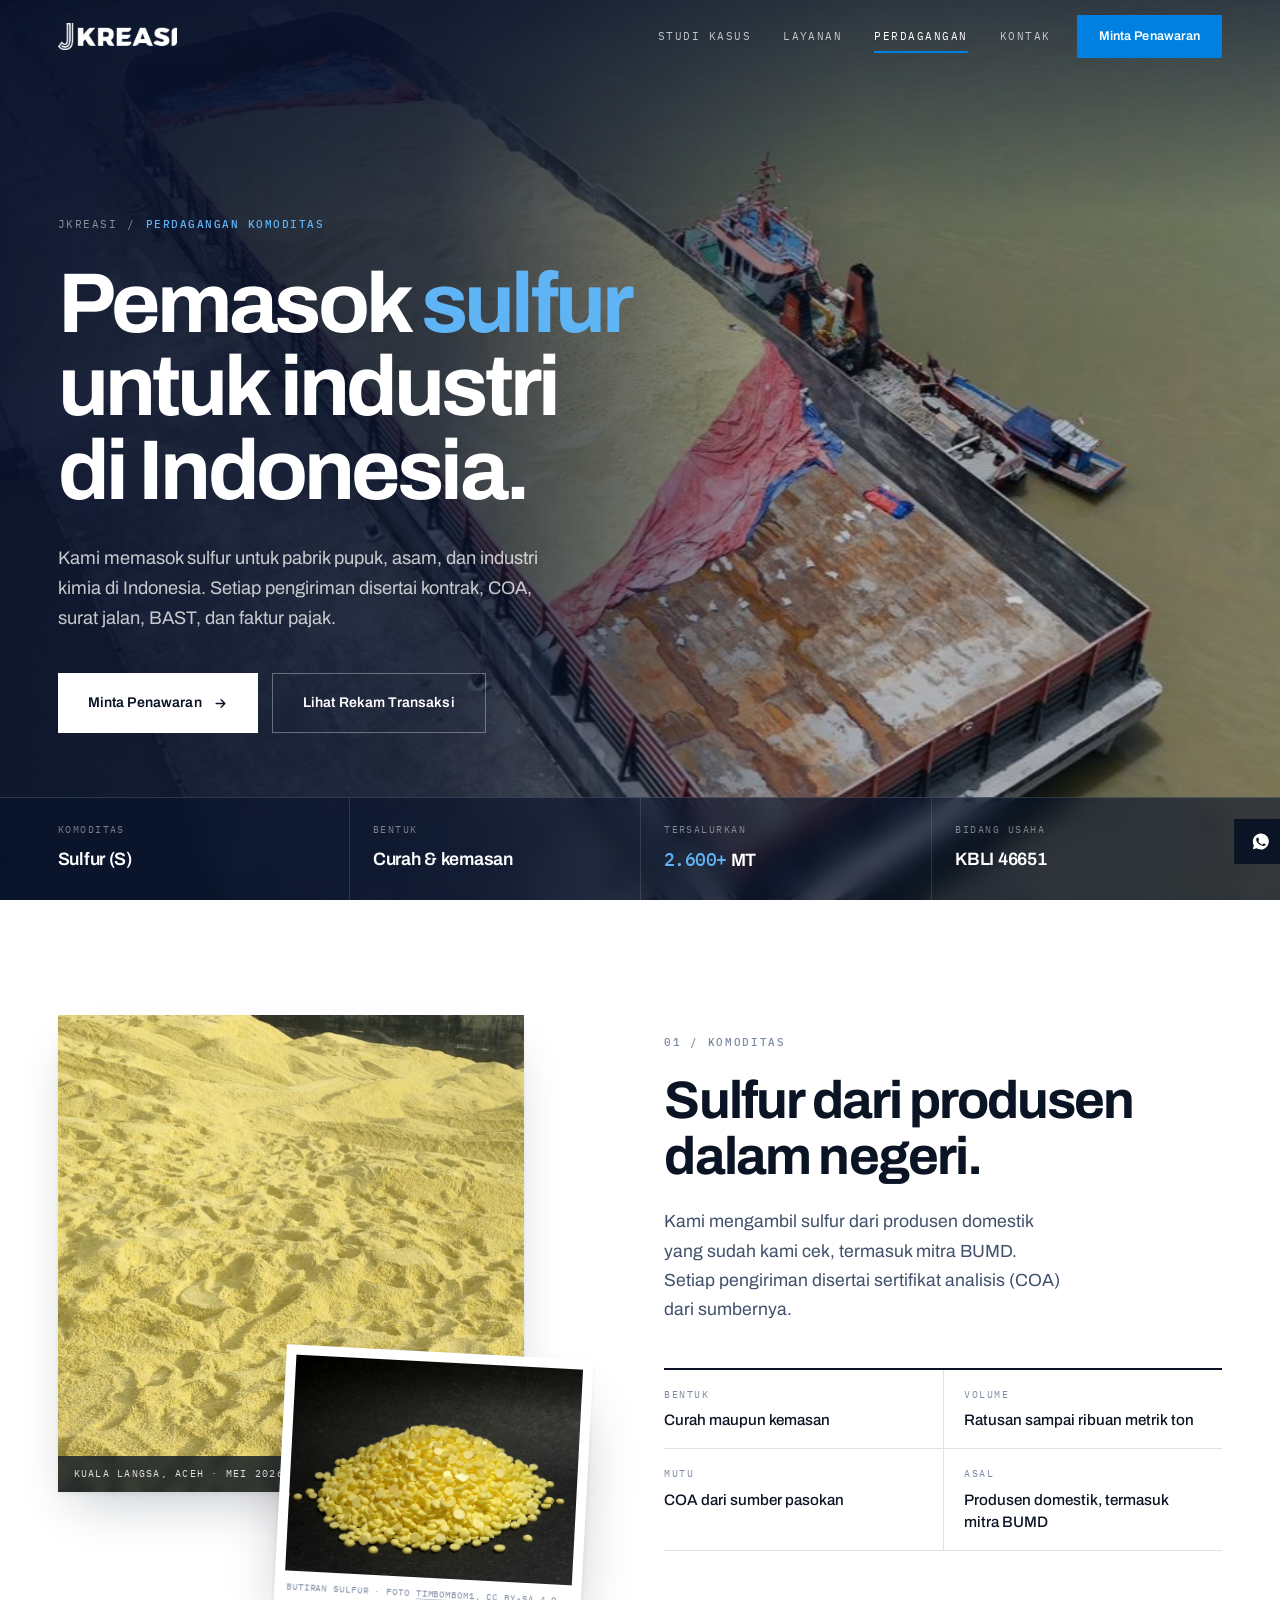
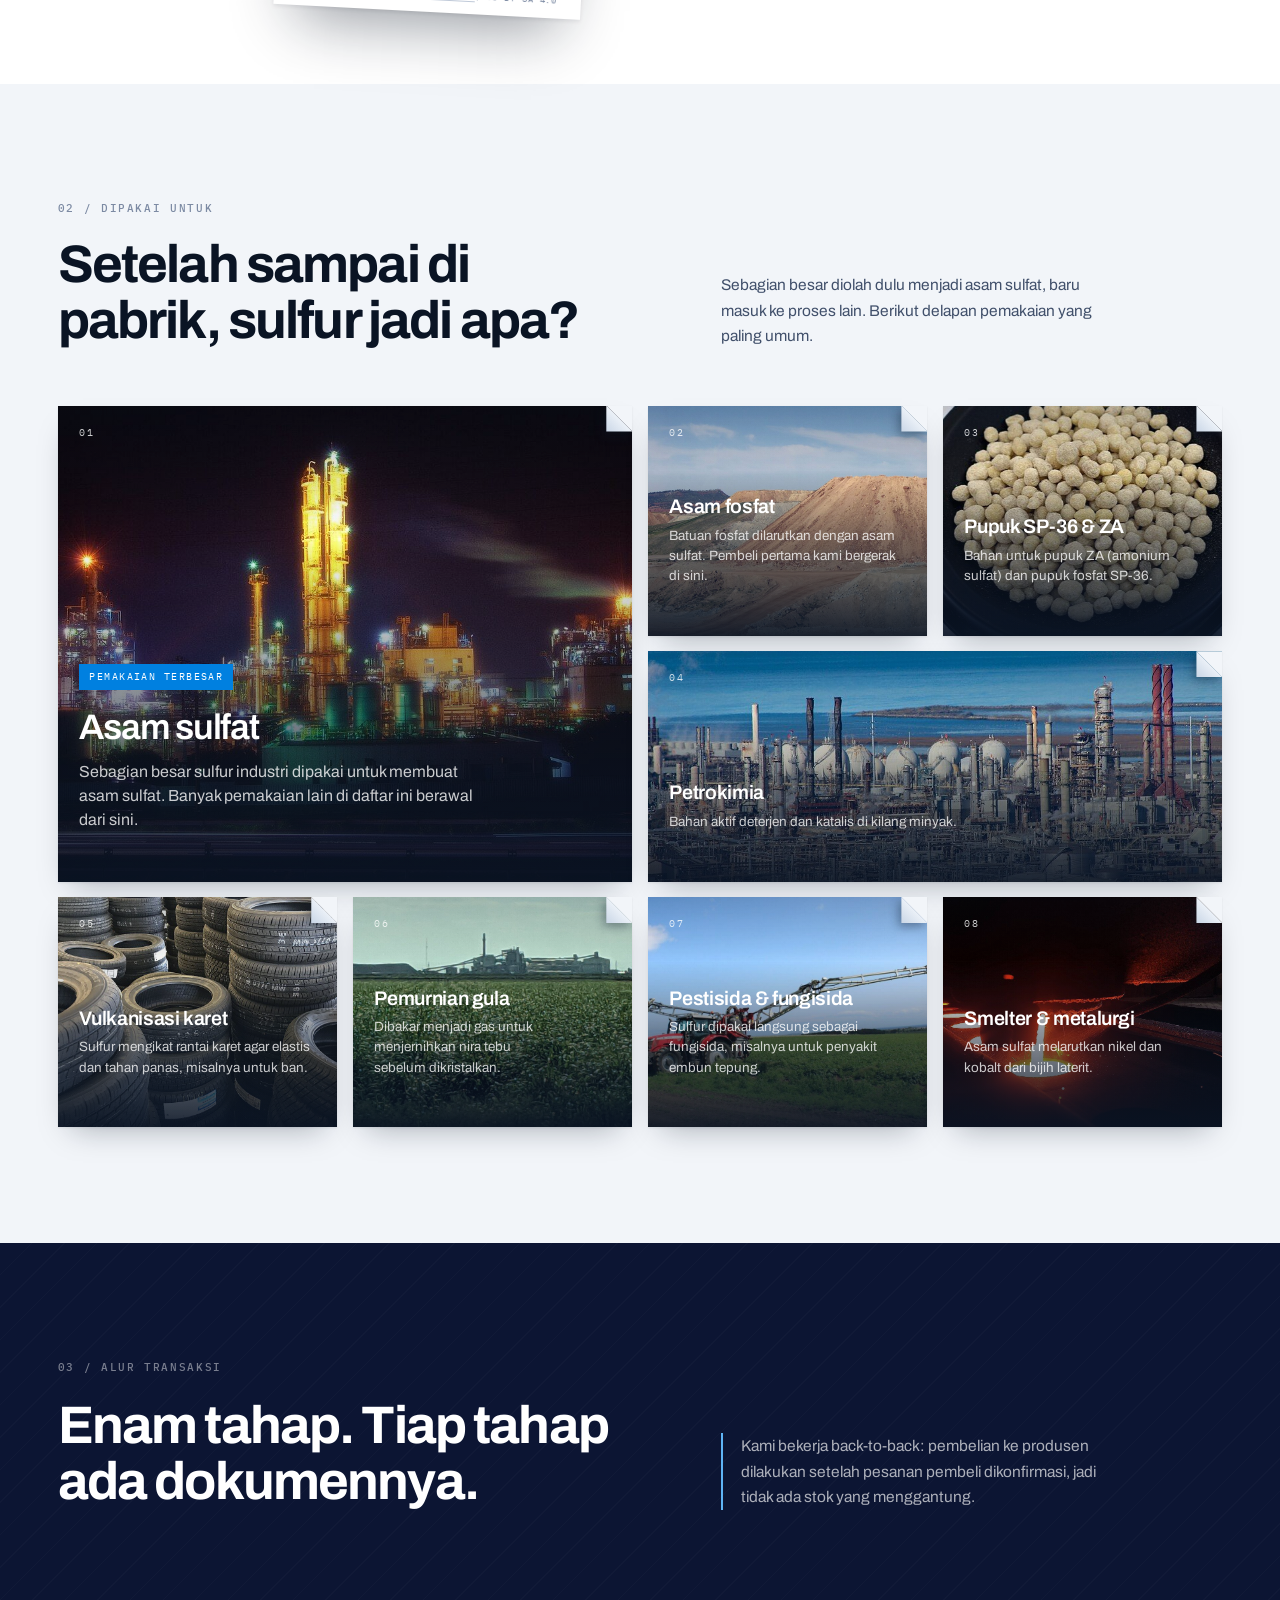
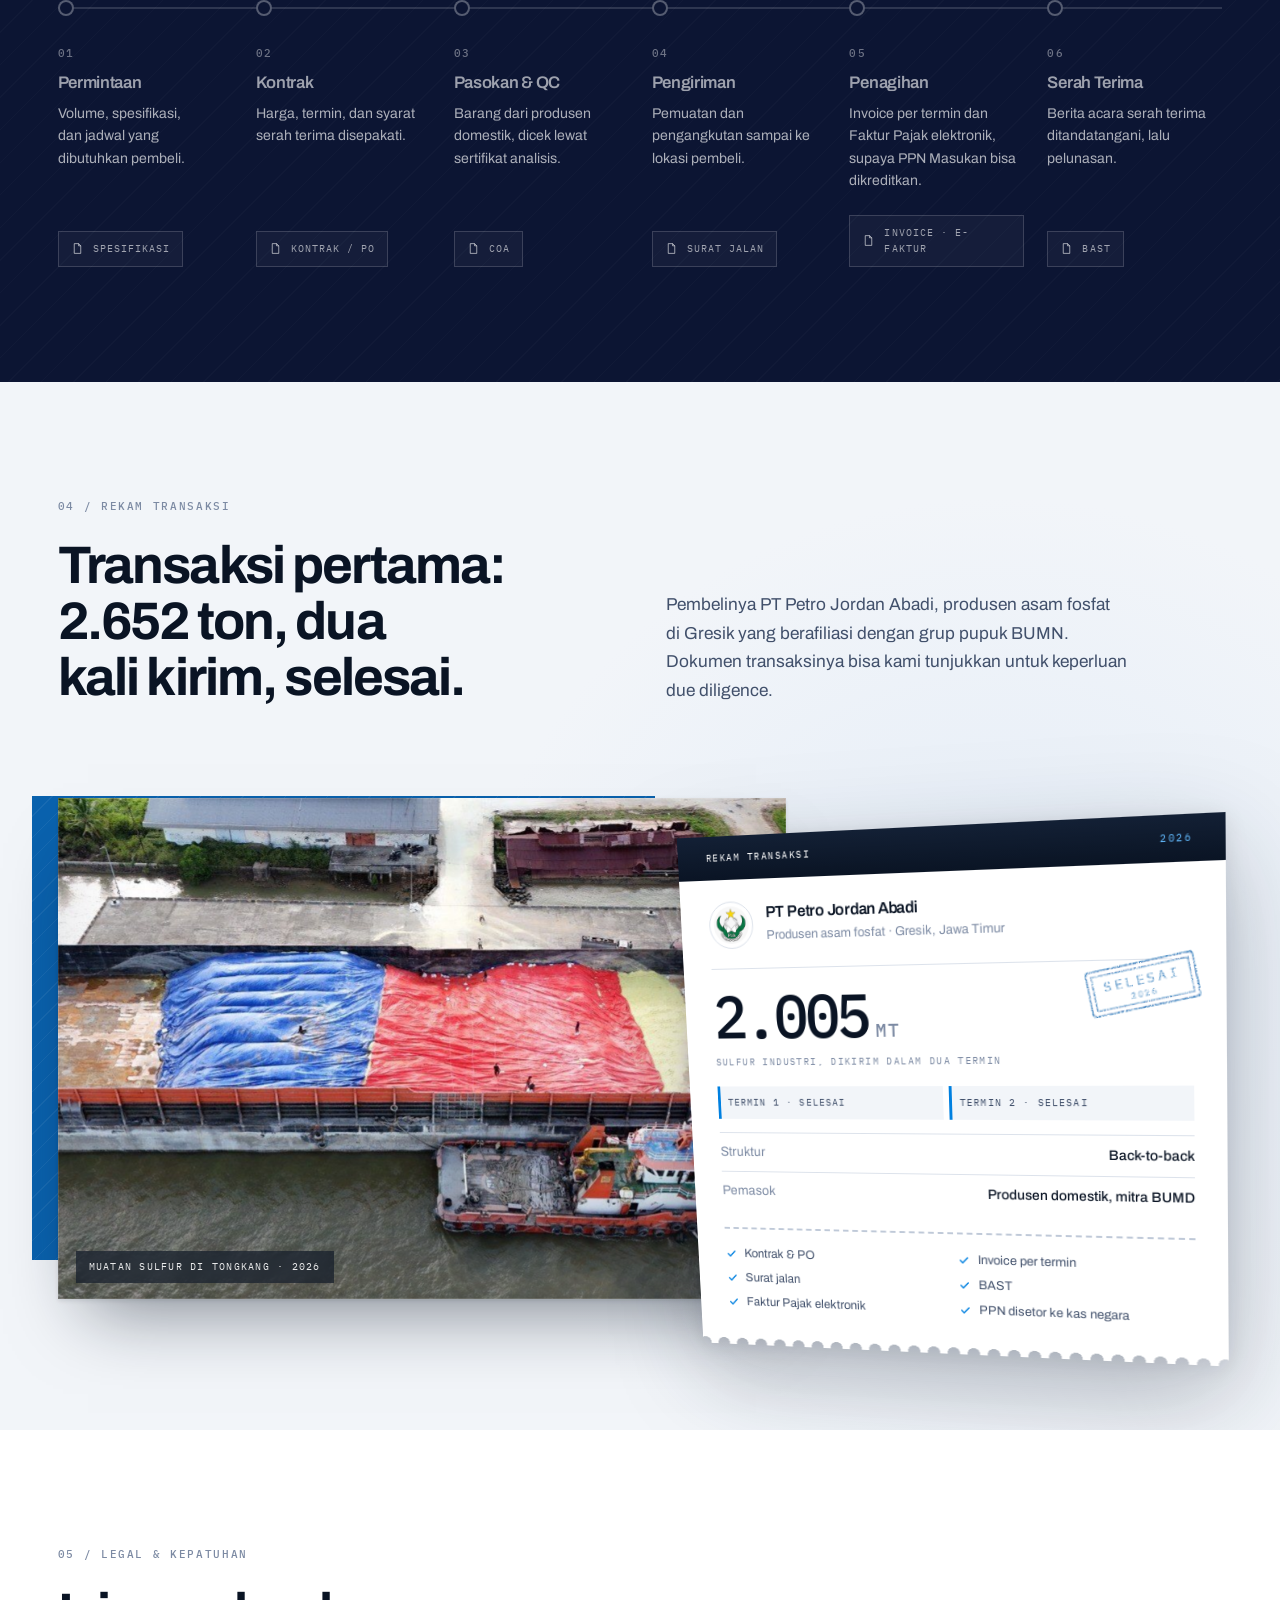
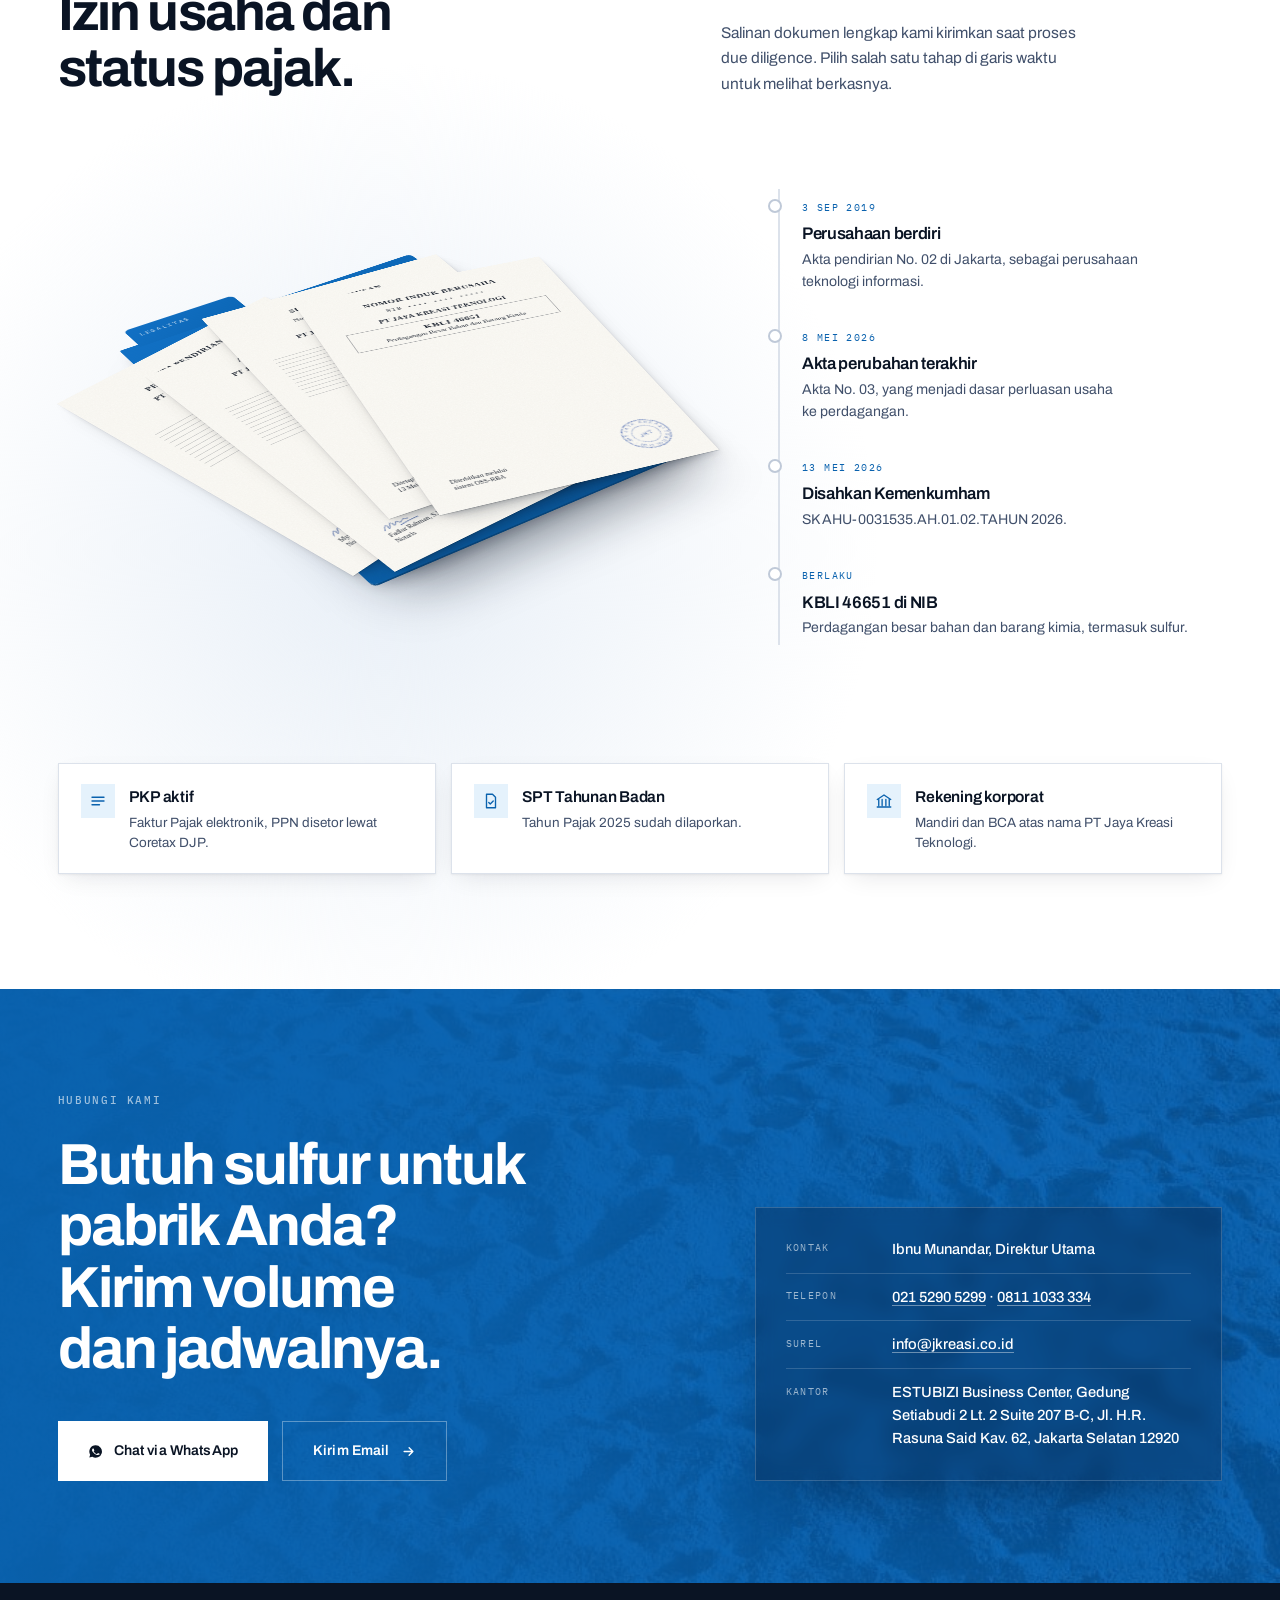
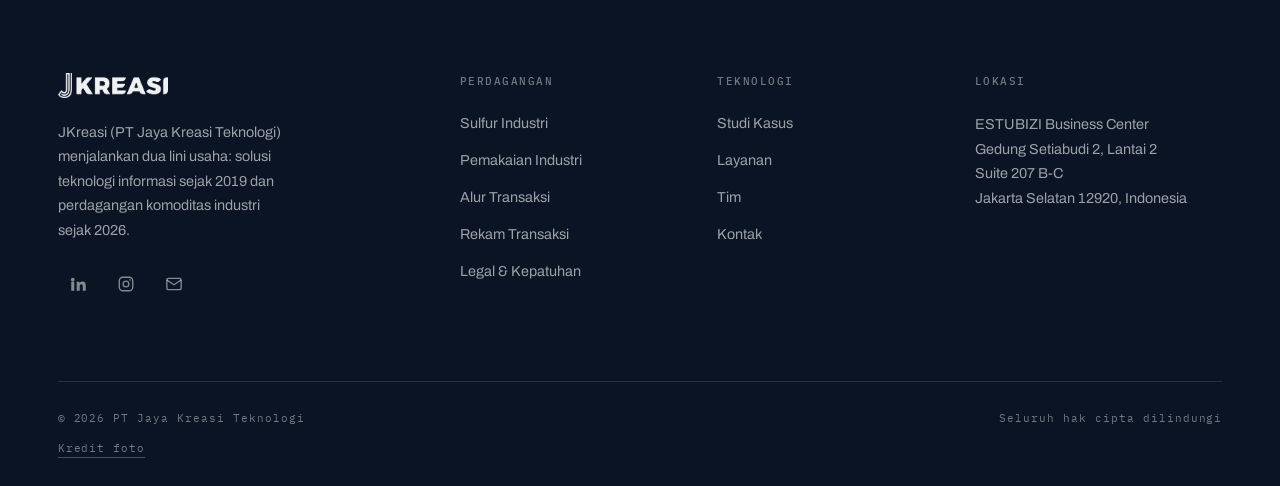
==== perdagangan.html @ fab9a297 "s" ====
<!DOCTYPE html>
<html lang="id">
<head>
<meta charset="UTF-8">
<meta name="viewport" content="width=device-width, initial-scale=1">

<title>Perdagangan Sulfur Industri · JKreasi</title>
<meta name="description" content="PT Jaya Kreasi Teknologi (KBLI 46651) memasok sulfur untuk pabrik pupuk, asam, dan industri kimia di Indonesia. Setiap pengiriman disertai kontrak, COA, surat jalan, BAST, dan faktur pajak.">
<meta name="keywords" content="supplier sulfur industri Indonesia, jual belerang curah, perdagangan bahan kimia KBLI 46651, sulfur asam sulfat pupuk, pemasok sulfur pabrik">
<meta name="author" content="PT Jaya Kreasi Teknologi">
<meta name="robots" content="index, follow">
<meta name="theme-color" content="#08122B">
<link rel="canonical" href="https://jkreasi.co.id/perdagangan.html">
<link rel="icon" href="asset/Logo-01.png">
<link rel="apple-touch-icon" href="asset/Logo-01.png">

<meta property="og:type" content="website">
<meta property="og:locale" content="id_ID">
<meta property="og:site_name" content="JKreasi">
<meta property="og:url" content="https://jkreasi.co.id/perdagangan.html">
<meta property="og:title" content="Pemasok sulfur untuk industri di Indonesia · JKreasi">
<meta property="og:description" content="Pasokan sulfur untuk pabrik pupuk, asam, dan industri kimia, dengan kontrak, COA, surat jalan, BAST, dan faktur pajak di setiap pengiriman.">
<meta property="og:image" content="https://jkreasi.co.id/asset/perdagangan/sulfur-tongkang.jpg">
<meta name="twitter:card" content="summary_large_image">
<meta name="twitter:title" content="Pemasok sulfur untuk industri di Indonesia · JKreasi">
<meta name="twitter:description" content="Pasokan sulfur untuk industri, dengan dokumen lengkap di setiap pengiriman.">
<meta name="twitter:image" content="https://jkreasi.co.id/asset/perdagangan/sulfur-tongkang.jpg">

<script type="application/ld+json">
{
  "@context":"https://schema.org","@type":"Product",
  "name":"Sulfur Industri (Belerang)",
  "description":"Sulfur industri untuk asam sulfat, asam fosfat, pupuk, petrokimia, karet, gula, pestisida, serta smelter dan metalurgi. Pasokan domestik terverifikasi, curah maupun kemasan, disertai sertifikat analisis (COA).",
  "image":"https://jkreasi.co.id/asset/perdagangan/sulfur-tekstur.jpg",
  "category":"Bahan Kimia Industri",
  "brand":{"@type":"Organization","name":"JKreasi"},
  "offers":{
    "@type":"Offer","availability":"https://schema.org/InStock","priceCurrency":"IDR",
    "url":"https://jkreasi.co.id/perdagangan.html",
    "seller":{
      "@type":"Organization","name":"PT Jaya Kreasi Teknologi","alternateName":"JKreasi",
      "url":"https://jkreasi.co.id/","logo":"https://jkreasi.co.id/asset/Logo-01.png",
      "email":"info@jkreasi.co.id","telephone":"+62-21-5290-5299",
      "address":{"@type":"PostalAddress","streetAddress":"ESTUBIZI Business Center, Gedung Setiabudi 2, Lantai 2 Suite 207 B-C, Jl. H.R. Rasuna Said Kav. 62","addressLocality":"Jakarta Selatan","addressRegion":"DKI Jakarta","postalCode":"12920","addressCountry":"ID"}
    }
  }
}
</script>

<link rel="preconnect" href="https://fonts.googleapis.com">
<link rel="preconnect" href="https://fonts.gstatic.com" crossorigin>
<link href="https://fonts.googleapis.com/css2?family=Archivo:wght@400;500;600;700&family=IBM+Plex+Mono:wght@400;500&display=swap" rel="stylesheet">

<style>
/* ============================================================
   HALAMAN LINI PERDAGANGAN
   Konsep: "manifes muatan". Perdagangan komoditas hidup dari
   dokumen, jadi halaman ini memakai bahasa visual dokumen kapal:
   label data mono, jalur dokumen, tiket transaksi, dan cap.
   Warna mengikuti palet situs (60 navy · 30 putih · 10 biru),
   tanpa hue tambahan. Aksen di atas latar gelap memakai biru muda
   yang sama dengan seksi Masalah dan Ajakan di index.

   Urutan:  0 Token · 1 Dasar · 2 Tombol · 3 Navigasi · 4 Hero
            5 Komoditas · 6 Pemakaian · 7 Alur · 8 Transaksi
            9 Legal · 10 Ajakan · 11 Footer
   Token, tombol, navigasi, dan footer disamakan dengan index.html.
   Bila token di sana berubah, ubah juga di sini.

   Gerak diatur JS lewat satu loop gulir (lihat skrip di bawah).
   Tanpa JS atau dengan prefers-reduced-motion, semua tampil statis.
   ============================================================ */

/* ---------- 0 · TOKEN ---------- */
:root{
  --paper:#FFFFFF;
  --paper-2:#F2F5F9;
  --rule:#DCE2EB;
  --rule-2:#BFC9D8;

  --ink:#0A1424;
  --ink-2:#41506B;
  --ink-3:#7C8AA3;

  --blue:#0080E0;
  --blue-deep:#0A62AE;     /* blok biru dengan teks putih (kontras 6:1) */
  --blue-lt:#5FB4F5;       /* aksen di atas latar gelap */
  --navy:#0C1533;
  --abyss:#08122B;

  --sans:'Archivo',-apple-system,BlinkMacSystemFont,'Segoe UI',Roboto,sans-serif;
  --mono:'IBM Plex Mono',ui-monospace,SFMono-Regular,Menlo,monospace;

  --pad:clamp(20px,4.5vw,64px);
  --edge:max(var(--pad),calc((100vw - 1400px) / 2 + var(--pad)));   /* tepi kiri konten .wrap */
  --nav-h:74px;
  --sec:clamp(80px,9vw,140px);
  --ease:cubic-bezier(.22,.75,.3,1);

  /* Bayangan berlapis: satu dekat & tajam, satu jauh & lebar */
  --lift-1:0 1px 2px rgba(10,20,36,.06),0 8px 24px -8px rgba(10,20,36,.12);
  --lift-2:0 2px 4px rgba(10,20,36,.06),0 24px 48px -16px rgba(10,20,36,.24);
}

/* ---------- 1 · DASAR ---------- */
*,*::before,*::after{box-sizing:border-box;margin:0;padding:0}
html{-webkit-text-size-adjust:100%;scroll-behavior:smooth;scroll-padding-top:var(--nav-h)}
body{
  font-family:var(--sans);font-size:16px;line-height:1.66;
  color:var(--ink-2);background:var(--paper);
  -webkit-font-smoothing:antialiased;overflow-x:clip;
}
img,svg{display:block;max-width:100%}
a{color:inherit;text-decoration:none}
button{font:inherit;color:inherit;background:none;border:none}
ol,ul{list-style:none}
sub{font-size:.58em;line-height:0;vertical-align:-.28em}
::selection{background:var(--blue);color:#fff}
:focus-visible{outline:2px solid var(--blue);outline-offset:3px}

h1,h2,h3{color:var(--ink);font-weight:700;letter-spacing:-.035em;line-height:1.04;text-wrap:balance}
h2{font-size:clamp(1.9rem,1.25rem + 2.6vw,3.3rem);line-height:1.06}
h3{font-size:1.05rem;font-weight:600;letter-spacing:-.018em;line-height:1.3}
p{text-wrap:pretty}

.wrap{width:100%;max-width:1400px;margin-inline:auto;padding-inline:var(--pad)}

.label{
  display:block;font-family:var(--mono);font-size:.69rem;font-weight:500;
  letter-spacing:.15em;text-transform:uppercase;color:var(--ink-3);
}

.up{opacity:0;transform:translateY(22px);transition:opacity .8s var(--ease),transform .8s var(--ease)}
.up.in{opacity:1;transform:none}
.up[data-d="1"]{transition-delay:.08s}
.up[data-d="2"]{transition-delay:.16s}
.up[data-d="3"]{transition-delay:.24s}

/* ---------- 2 · TOMBOL ---------- */
.btn{
  display:inline-flex;align-items:center;gap:11px;padding:17px 30px;
  font-size:.88rem;font-weight:600;letter-spacing:.01em;cursor:pointer;
  transition:background .25s var(--ease),color .25s var(--ease),border-color .25s var(--ease);
}
.btn svg{width:15px;height:15px;flex:none;transition:transform .28s var(--ease)}
.btn:hover svg{transform:translateX(5px)}
.btn--blue{background:var(--blue);color:#fff}
.btn--blue:hover{background:var(--ink)}
.btn--wht{background:#fff;color:var(--ink)}
.btn--wht:hover{background:var(--blue);color:#fff}
.btn--wht-line{border:1.5px solid rgba(255,255,255,.34);color:#fff}
.btn--wht-line:hover{background:#fff;color:var(--ink);border-color:#fff}
.btn--block{width:100%;justify-content:center}

/* ---------- 3 · NAVIGASI ---------- */
.prog{position:fixed;top:0;left:0;height:2px;width:100%;z-index:200;pointer-events:none}
.prog__f{height:100%;width:0;background:var(--blue)}

.nav{
  position:fixed;top:0;left:0;right:0;z-index:150;height:var(--nav-h);display:flex;align-items:center;
  border-bottom:1px solid transparent;transition:background .4s var(--ease),border-color .4s var(--ease);
}
.nav__in{display:flex;align-items:center;width:100%;gap:26px}
.nav__logo img{height:27px;width:auto;transition:filter .4s var(--ease)}
.nav__menu{display:flex;align-items:center;gap:32px;margin-left:auto}
.nav__menu a{
  position:relative;font-family:var(--mono);font-size:.71rem;letter-spacing:.13em;
  text-transform:uppercase;padding-block:7px;transition:color .3s var(--ease);
}
.nav__menu a::after{content:"";position:absolute;left:0;bottom:0;width:100%;height:1.5px;background:var(--blue);transform:scaleX(0);transform-origin:right;transition:transform .35s var(--ease)}
.nav__menu a:hover::after,.nav__menu a.on::after{transform:scaleX(1);transform-origin:left}
.nav__cta{padding:11px 22px;font-size:.79rem}

.nav.dark .nav__logo img{filter:brightness(0) invert(1)}
.nav.dark .nav__menu a{color:rgba(255,255,255,.72)}
.nav.dark .nav__menu a:hover,.nav.dark .nav__menu a.on{color:#fff}
.nav.dark .burger span{background:#fff}
.nav.lite{background:rgba(255,255,255,.93);backdrop-filter:blur(14px) saturate(160%);border-bottom-color:var(--rule)}
.nav.lite .nav__menu a{color:var(--ink-2)}
.nav.lite .nav__menu a:hover,.nav.lite .nav__menu a.on{color:var(--ink)}

.burger{display:none;margin-left:auto;width:40px;height:40px;flex-direction:column;align-items:center;justify-content:center;gap:5px;cursor:pointer}
.burger span{display:block;width:21px;height:2px;background:var(--ink);transition:transform .3s var(--ease),opacity .2s,background .4s var(--ease)}
.burger[aria-expanded="true"] span:nth-child(1){transform:translateY(7px) rotate(45deg)}
.burger[aria-expanded="true"] span:nth-child(2){opacity:0}
.burger[aria-expanded="true"] span:nth-child(3){transform:translateY(-7px) rotate(-45deg)}

.sheet{
  position:fixed;inset:var(--nav-h) 0 auto 0;z-index:140;background:var(--ink);
  padding:8px var(--pad) 32px;display:none;flex-direction:column;
}
.sheet.open{display:flex}
.sheet a{display:flex;align-items:baseline;gap:16px;padding:17px 0;border-bottom:1px solid rgba(255,255,255,.12);font-size:1.4rem;font-weight:600;letter-spacing:-.03em;color:#fff}
.sheet a i{font-family:var(--mono);font-size:.67rem;font-style:normal;color:rgba(255,255,255,.4);letter-spacing:.12em}
.sheet .btn{margin-top:26px;font-size:.95rem;letter-spacing:0}

@media (max-width:860px){
  .nav__menu,.nav__cta{display:none}
  .burger{display:flex}
}

/* ============================================================
   4 · HERO
   Tiga lapis kedalaman: foto (paling lambat, parallax), teks
   (sedikit lebih cepat, memudar saat digulir), dan manifes yang
   menempel di dasar. Judul muncul per baris saat halaman dibuka.
   ============================================================ */
.hero{
  position:relative;min-height:100vh;min-height:100svh;display:flex;flex-direction:column;
  background:var(--abyss);color:#fff;overflow:hidden;isolation:isolate;
}
.hero__img{
  position:absolute;inset:0;z-index:-2;width:100%;height:100%;object-fit:cover;object-position:68% 50%;
  transform:scale(1.08);will-change:transform;
}
.hero__veil{
  position:absolute;inset:0;z-index:-1;
  background:
    linear-gradient(180deg,rgba(8,18,43,.62) 0%,rgba(8,18,43,0) 24%),
    linear-gradient(90deg,rgba(8,18,43,.95) 0%,rgba(8,18,43,.82) 34%,rgba(8,18,43,.25) 68%,rgba(8,18,43,.1) 100%);
}
.hero__in{flex:1;display:flex;flex-direction:column;justify-content:flex-end;padding-top:calc(var(--nav-h) + 40px);padding-bottom:clamp(40px,5vw,72px);will-change:transform,opacity}

.crumb{display:flex;gap:10px;font-family:var(--mono);font-size:.67rem;letter-spacing:.14em;text-transform:uppercase;color:rgba(255,255,255,.5);margin-bottom:clamp(20px,2.6vw,30px)}
.crumb a:hover{color:#fff}
.crumb b{font-weight:500;color:var(--blue-lt)}

.hero h1{
  color:#fff;max-width:15ch;
  font-size:clamp(2.6rem,1.3rem + 5vw,5.6rem);line-height:.98;letter-spacing:-.045em;
}
.hero h1 em{font-style:normal;color:var(--blue-lt)}
.hero__lead{margin-top:clamp(20px,2.4vw,30px);max-width:48ch;font-size:clamp(1rem,.95rem + .3vw,1.14rem);color:rgba(255,255,255,.76)}
.hero__act{display:flex;flex-wrap:wrap;gap:14px;margin-top:clamp(28px,3.2vw,40px)}

/* Topeng per baris: teks naik dari balik garis dasarnya */
.ln{display:block;overflow:hidden;padding-bottom:.1em;margin-bottom:-.1em}
.ln > *{display:block;transform:translateY(108%);transition:transform 1.15s var(--ease)}
.ln + .ln > *{transition-delay:.12s}
.is-ready .ln > *{transform:none}
.hero .fade{opacity:0;transform:translateY(16px);transition:opacity .9s var(--ease),transform .9s var(--ease)}
.hero .fade--1{transition-delay:.45s}
.hero .fade--2{transition-delay:.6s}
.hero .fade--3{transition-delay:.75s}
.is-ready .hero .fade{opacity:1;transform:none}

.manifest{border-top:1px solid rgba(255,255,255,.14);background:rgba(8,18,43,.62);backdrop-filter:blur(10px)}
.manifest dl{display:grid;grid-template-columns:repeat(4,1fr)}
.manifest dl > div{padding:clamp(18px,2vw,24px) clamp(14px,1.8vw,26px);border-left:1px solid rgba(255,255,255,.12)}
.manifest dl > div:first-child{border-left:0;padding-left:0}
.manifest dt{font-family:var(--mono);font-size:.62rem;letter-spacing:.15em;text-transform:uppercase;color:rgba(255,255,255,.45)}
.manifest dd{margin-top:7px;font-size:clamp(.95rem,.9rem + .3vw,1.12rem);font-weight:600;letter-spacing:-.015em;color:#fff}
.manifest dd b{font-family:var(--mono);font-weight:500;color:var(--blue-lt);letter-spacing:-.03em}

@media (max-width:760px){
  .hero__img{object-position:62% 50%}
  .hero__veil{background:linear-gradient(180deg,rgba(8,18,43,.55) 0%,rgba(8,18,43,.72) 40%,rgba(8,18,43,.94) 100%)}
  .manifest dl{grid-template-columns:1fr 1fr}
  .manifest dl > div{padding:16px 14px}
  .manifest dl > div:nth-child(odd){border-left:0;padding-left:0}
  .manifest dl > div:nth-child(-n+2){border-bottom:1px solid rgba(255,255,255,.12)}
}

/* ============================================================
   5 · KOMODITAS · dua foto berlapis
   Foto besar: tumpukan sulfur di Kuala Langsa (foto lapangan sendiri).
   Foto kecil: close-up butiran, dibingkai seperti cetakan foto dan
   menumpang di sudut foto besar. Keduanya bergerak dengan kecepatan
   berbeda saat digulir (--py dari JS), jadi terasa berlapis.
   ============================================================ */
.prod{padding-block:var(--sec)}
.prod__grid{display:grid;grid-template-columns:minmax(0,.95fr) minmax(0,1fr);gap:clamp(40px,6vw,110px);align-items:center}

.pm{position:relative;padding:0 clamp(40px,5vw,72px) clamp(56px,6vw,90px) 0}
.pm__main{position:relative;margin:0;aspect-ratio:88/90;overflow:hidden;background:var(--rule);box-shadow:var(--lift-2)}
.pm__main img{position:absolute;left:0;top:-8%;width:100%;height:116%;object-fit:cover;transform:translate3d(0,var(--py,0px),0);will-change:transform}
.pm__main figcaption{
  position:absolute;left:0;bottom:0;padding:10px 16px;background:rgba(10,20,36,.78);backdrop-filter:blur(6px);
  font-family:var(--mono);font-size:.6rem;letter-spacing:.13em;text-transform:uppercase;color:rgba(255,255,255,.85);
}
.pm__print{
  position:absolute;right:0;bottom:0;width:58%;margin:0;padding:10px 10px 34px;background:#fff;
  box-shadow:0 2px 4px rgba(10,20,36,.08),0 34px 60px -24px rgba(10,20,36,.45);
  transform:translate3d(0,var(--py2,0px),0) rotate(3deg);will-change:transform;
}
.pm__print img{width:100%;height:auto;aspect-ratio:4/3;object-fit:cover}
.pm__print figcaption{position:absolute;left:12px;right:12px;bottom:10px;font-family:var(--mono);font-size:.56rem;letter-spacing:.1em;text-transform:uppercase;color:var(--ink-3)}
.pm__print figcaption a{border-bottom:1px solid var(--rule-2)}

.prod__body .label{margin-bottom:clamp(16px,2vw,22px)}
.prod__lead{margin-top:clamp(16px,2vw,22px);max-width:44ch;font-size:clamp(1rem,.96rem + .25vw,1.1rem)}

.spec{display:grid;grid-template-columns:1fr 1fr;margin-top:clamp(28px,3.4vw,44px);border-top:2px solid var(--ink)}
.spec div{padding:17px 20px 17px 0;border-bottom:1px solid var(--rule)}
.spec div:nth-child(even){padding-left:20px;border-left:1px solid var(--rule)}
.spec dt{font-family:var(--mono);font-size:.62rem;letter-spacing:.15em;text-transform:uppercase;color:var(--ink-3)}
.spec dd{margin-top:6px;font-size:.95rem;font-weight:500;color:var(--ink);line-height:1.45}

@media (max-width:900px){
  .prod__grid{grid-template-columns:1fr}
  .pm{max-width:520px}
}
@media (max-width:520px){
  .pm{padding:0 28px 48px 0}
  .spec{grid-template-columns:1fr}
  .spec div,.spec div:nth-child(even){padding-left:0;border-left:0}
}

/* ============================================================
   6 · PEMAKAIAN · grid bergambar + dialog detail
   Kedalaman pada kotak:
   · saat masuk layar, kotak "berdiri" dari bawah (rotateX → 0);
   · foto di dalam kotak bergerak parallax mengikuti gulir (--py);
   · saat disentuh kursor kotak terangkat, foto membesar, dan sudut
     kanan atas terlipat lebih lebar (lipatan kertas, bukan ikon).
   Isi dialog diambil dari <div class="tile__more"> tiap kotak.
   Foto: Wikimedia Commons; atribusi (wajib untuk CC BY/BY-SA) ada
   di footer, tautan "Kredit foto".
   ============================================================ */
.uses{background:var(--paper-2);padding-block:var(--sec)}
.uses__head{display:grid;grid-template-columns:1.1fr .9fr;gap:clamp(24px,4vw,64px);align-items:end;margin-bottom:clamp(36px,4.4vw,60px)}
.uses__head .label{margin-bottom:clamp(14px,1.8vw,20px)}
.uses__head h2{max-width:17ch}
.uses__lead{max-width:44ch;font-size:.97rem}

.bento{
  display:grid;grid-template-columns:repeat(4,minmax(0,1fr));grid-auto-rows:clamp(210px,18vw,262px);
  gap:clamp(10px,1.2vw,16px);perspective:1600px;
}
.tile{
  --fold:26px;
  position:relative;overflow:hidden;isolation:isolate;background:var(--ink);color:#fff;
  box-shadow:0 1px 2px rgba(10,20,36,.08),0 14px 30px -14px rgba(10,20,36,.35);
  transition:transform .6s var(--ease),box-shadow .6s var(--ease),opacity .8s var(--ease);
}
.tile--hub{grid-column:span 2;grid-row:span 2}
.tile--wide{grid-column:span 2}
/* Masuk layar: berdiri dari bawah */
.tile.up:not(.in){opacity:0;transform:translateY(46px) rotateX(16deg);transform-origin:50% 100%}
.tile img{
  position:absolute;left:0;top:-9%;z-index:-2;width:100%;height:118%;object-fit:cover;
  transform:translate3d(0,var(--py,0px),0) scale(var(--z,1));transition:transform 1.1s var(--ease);
}
.tile::after{
  content:"";position:absolute;inset:0;z-index:-1;
  background:linear-gradient(180deg,rgba(10,20,36,.22) 0%,rgba(10,20,36,0) 28%,rgba(10,20,36,.45) 58%,rgba(10,20,36,.92) 100%);
  transition:background .6s var(--ease);
}
.tile:hover{--fold:62px;transform:translateY(-6px);box-shadow:0 2px 4px rgba(10,20,36,.08),0 40px 60px -24px rgba(10,20,36,.5)}
.tile:hover img{transform:translate3d(0,var(--py,0px),0) scale(calc(var(--z,1) + .06))}
.tile--zoom{--z:1.9}

.tile__hit{position:absolute;inset:0;z-index:4;cursor:pointer}
.tile__hit:focus-visible{outline:2px solid #fff;outline-offset:-6px}
.tile__hit:focus-visible ~ .tile__fold{--fold:62px}

/* Sudut terlipat: segitiga kanan atas berwarna latar seksi (terpotong),
   segitiga kiri bawah adalah balik kertas yang melipat */
.tile__fold{
  position:absolute;right:0;top:0;z-index:3;width:var(--fold);height:var(--fold);pointer-events:none;
  filter:drop-shadow(-3px 4px 5px rgba(10,20,36,.35));
  transition:width .55s var(--ease),height .55s var(--ease);
}
.tile:hover .tile__fold{width:62px;height:62px}
.tile__fold::before,.tile__fold::after{content:"";position:absolute;inset:0}
.tile__fold::before{background:var(--paper-2);clip-path:polygon(0 0,100% 0,100% 100%)}
.tile__fold::after{background:linear-gradient(45deg,#C9D6E6 0%,#EEF3F9 55%,#FFFFFF 100%);clip-path:polygon(0 0,0 100%,100% 100%)}
.tile__fold svg{
  position:absolute;left:8px;bottom:8px;z-index:1;width:15px;height:15px;color:var(--blue-deep);
  opacity:0;transform:translate(-4px,4px);transition:opacity .3s var(--ease) .1s,transform .45s var(--ease) .1s;
}
.tile:hover .tile__fold svg,.tile__hit:focus-visible ~ .tile__fold svg{opacity:1;transform:none}

.tile__in{position:absolute;inset:0;display:flex;flex-direction:column;justify-content:flex-end;padding:clamp(16px,1.7vw,24px);transition:transform .6s var(--ease)}
.tile:hover .tile__in{transform:translateY(-4px)}
.tile__n{position:absolute;left:clamp(16px,1.7vw,24px);top:clamp(14px,1.5vw,20px);font-family:var(--mono);font-size:.64rem;letter-spacing:.15em;color:rgba(255,255,255,.8)}
.tile h3{color:#fff;font-size:clamp(1.02rem,.95rem + .35vw,1.25rem)}
.tile p{margin-top:6px;max-width:40ch;font-size:.84rem;line-height:1.5;color:rgba(255,255,255,.78)}
.tile__more-link{
  display:inline-flex;align-items:center;gap:8px;margin-top:12px;font-family:var(--mono);font-size:.6rem;
  letter-spacing:.14em;text-transform:uppercase;color:#fff;opacity:.0;transform:translateY(6px);
  transition:opacity .4s var(--ease),transform .5s var(--ease);
}
.tile__more-link::after{content:"";width:18px;height:1px;background:currentColor;transition:width .45s var(--ease)}
.tile:hover .tile__more-link{opacity:.9;transform:none}
.tile:hover .tile__more-link::after{width:30px}
@media (hover:none){ .tile__more-link{opacity:.85;transform:none} }

.tile--hub h3{font-size:clamp(1.5rem,1.1rem + 1.4vw,2.3rem);letter-spacing:-.035em}
.tile--hub p{margin-top:10px;max-width:44ch;font-size:clamp(.9rem,.86rem + .2vw,1rem)}
.tile__tag{
  display:inline-block;align-self:flex-start;margin-bottom:14px;padding:5px 10px;background:var(--blue);
  font-family:var(--mono);font-size:.6rem;letter-spacing:.15em;text-transform:uppercase;color:#fff;
}


@media (max-width:1000px){
  .uses__head{grid-template-columns:1fr;align-items:start}
  .bento{grid-template-columns:repeat(2,minmax(0,1fr));grid-auto-rows:clamp(200px,34vw,260px)}
}
@media (max-width:560px){
  .bento{grid-template-columns:1fr;grid-auto-rows:220px}
  .tile--hub{grid-column:auto;grid-row:span 2}
  .tile--wide{grid-column:auto}
}

/* --- Dialog detail ---
   Ukuran tetap dan isi dipendekkan supaya muat satu layar tanpa gulir
   (desktop dan laptop 768px). Kiri: foto + nomor besar + deret miniatur
   untuk berpindah. Kanan: judul, uraian singkat, dua fakta, tindakan. */
html.dlg-open{overflow:hidden}
.dlg{
  margin:auto;padding:0;border:0;width:min(1080px,calc(100vw - 48px));max-width:none;
  height:min(560px,calc(100vh - 48px));max-height:none;overflow:hidden;background:#fff;color:var(--ink-2);
  box-shadow:0 60px 140px -40px rgba(8,18,43,.7),0 12px 30px -12px rgba(8,18,43,.35);
}
.dlg::backdrop{background:rgba(8,18,43,.7);backdrop-filter:blur(8px)}
.dlg[open]{animation:dlgIn .6s var(--ease)}
.dlg[open]::backdrop{animation:fadeIn .45s ease}
@keyframes dlgIn{from{opacity:0;transform:translateY(28px) scale(.965)}}
@keyframes fadeIn{from{opacity:0}}

.dlg__in{display:grid;grid-template-columns:minmax(0,1.02fr) minmax(0,.98fr);height:100%}

.dlg__media{position:relative;overflow:hidden;background:var(--ink)}
.dlg__media img.dlg__photo{position:absolute;inset:0;width:100%;height:100%;object-fit:cover}
.dlg__media::after{content:"";position:absolute;inset:0;background:linear-gradient(180deg,rgba(10,20,36,.1) 0%,rgba(10,20,36,0) 35%,rgba(10,20,36,.78) 100%)}
.dlg__no{
  position:absolute;left:28px;bottom:86px;z-index:1;font-family:var(--mono);font-weight:500;
  font-size:clamp(3.4rem,2.6rem + 2.4vw,5rem);line-height:.9;letter-spacing:-.06em;color:#fff;
}
.dlg__no small{margin-left:6px;font-size:.22em;letter-spacing:.14em;opacity:.7}
.dlg__thumbs{position:absolute;left:28px;right:28px;bottom:22px;z-index:1;display:flex;gap:6px}
.dlg__thumbs button{
  position:relative;flex:1;height:44px;overflow:hidden;cursor:pointer;opacity:.5;
  outline:1px solid rgba(255,255,255,.25);outline-offset:-1px;
  transition:opacity .3s var(--ease),transform .4s var(--ease);
}
.dlg__thumbs button:hover{opacity:.85;transform:translateY(-3px)}
.dlg__thumbs button.on{opacity:1;outline:2px solid #fff;outline-offset:-2px;transform:translateY(-3px)}
.dlg__thumbs img{width:100%;height:100%;object-fit:cover}

.dlg__body{position:relative;display:flex;flex-direction:column;padding:clamp(28px,3vw,44px) clamp(28px,3.2vw,48px) clamp(24px,2.6vw,36px)}
.dlg__top{display:flex;justify-content:space-between;align-items:center;gap:16px}
.dlg__x{
  display:grid;place-items:center;width:40px;height:40px;margin:-8px -10px -8px 0;border-radius:50%;cursor:pointer;color:var(--ink);
  transition:background .25s var(--ease),transform .4s var(--ease);
}
.dlg__x:hover{background:var(--paper-2);transform:rotate(90deg)}
.dlg__x svg{width:18px;height:18px}
.dlg__body h3{margin-top:clamp(16px,2vh,24px);font-size:clamp(1.8rem,1.3rem + 1.5vw,2.6rem);letter-spacing:-.04em;line-height:1.02}
.dlg__lead{margin-top:clamp(14px,1.8vh,20px);font-size:1.04rem;line-height:1.7;max-width:42ch}

.dlg__facts{display:grid;grid-template-columns:.8fr 1.2fr;margin-top:auto;border-top:1px solid var(--rule)}
.dlg__facts div{padding:16px 18px 18px 0}
.dlg__facts div + div{padding-left:18px;border-left:1px solid var(--rule)}
.dlg__facts dt{font-family:var(--mono);font-size:.6rem;letter-spacing:.15em;text-transform:uppercase;color:var(--ink-3)}
.dlg__facts dd{margin-top:7px;font-size:.92rem;font-weight:500;line-height:1.45;color:var(--ink)}
.dlg__facts ul{display:grid;gap:5px}
.dlg__facts li{display:flex;align-items:baseline;gap:9px;font-weight:500}
.dlg__facts li::before{content:"";flex:none;width:9px;height:1.5px;background:var(--blue);transform:translateY(-.3em)}

.dlg__foot{display:flex;align-items:center;gap:10px;padding-top:18px;border-top:1px solid var(--rule)}
.dlg__foot .btn{padding:14px 22px}
.dlg__quote{font-size:.86rem;font-weight:600;color:var(--ink);border-bottom:1.5px solid var(--ink);padding-bottom:2px;margin-left:10px;transition:color .25s var(--ease),border-color .25s var(--ease)}
.dlg__quote:hover{color:var(--blue);border-color:var(--blue)}
.dlg__nav{display:flex;margin-left:auto;border:1px solid var(--rule)}
.dlg__nav button{display:grid;place-items:center;width:42px;height:42px;cursor:pointer;color:var(--ink);transition:background .25s var(--ease),color .25s var(--ease)}
.dlg__nav button + button{border-left:1px solid var(--rule)}
.dlg__nav button:hover{background:var(--ink);color:#fff}
.dlg__nav svg{width:15px;height:15px}

/* Pergantian isi: teks naik pelan, foto memudar dari sedikit lebih besar */
.dlg__swap{animation:swapIn .55s var(--ease)}
@keyframes swapIn{from{opacity:0;transform:translateY(10px)}}
.dlg__photo.dlg__swap{animation:photoIn .9s var(--ease)}
@keyframes photoIn{from{opacity:.2;transform:scale(1.06)}}

@media (max-width:860px){
  .dlg{width:calc(100vw - 20px);height:auto;max-height:calc(100vh - 20px)}
  .dlg__in{grid-template-columns:1fr;height:auto;max-height:calc(100vh - 20px);overflow-y:auto}
  .dlg__media{height:clamp(200px,34vh,300px)}
  .dlg__no{bottom:20px;font-size:3rem}
  .dlg__thumbs{display:none}
  .dlg__facts{grid-template-columns:1fr;margin-top:22px}
  .dlg__facts div + div{padding-left:0;border-left:0;border-top:1px solid var(--rule)}
  .dlg__foot{flex-wrap:wrap}
}

/* ============================================================
   7 · ALUR · jalur dokumen
   Rel terisi biru mengikuti gulir (--p 0..1 pada .trackbox, dari
   JS), dan tahap yang sudah dilewati menyala serta sedikit terangkat.
   Lebar besar: rel mendatar. Di bawah 1180px: rel tegak di kiri.
   ============================================================ */
.trail{background:var(--navy);color:rgba(255,255,255,.66);padding-block:var(--sec);position:relative;overflow:hidden}
.trail::before{
  content:"";position:absolute;inset:0;pointer-events:none;
  background:repeating-linear-gradient(135deg,transparent 0 22px,rgba(255,255,255,.02) 22px 23px);
}
.trail .wrap{position:relative}
.trail__head{display:grid;grid-template-columns:1.1fr .9fr;gap:clamp(24px,4vw,64px);align-items:end;margin-bottom:clamp(60px,7vw,100px)}
.trail__head .label{color:rgba(255,255,255,.45);margin-bottom:clamp(16px,2vw,22px)}
.trail__head h2{color:#fff;max-width:18ch}
.trail__head > p{max-width:42ch;font-size:.97rem;padding-left:18px;border-left:2px solid var(--blue-lt)}

.trackbox{--p:0;position:relative}
.track{position:relative;display:grid;grid-template-columns:repeat(6,1fr);gap:clamp(16px,1.8vw,28px)}
.track::before,.track::after{content:"";position:absolute;left:0;right:0;top:7px;height:2px}
.track::before{background:rgba(255,255,255,.14)}
.track::after{background:var(--blue-lt);transform:scaleX(var(--p));transform-origin:left;box-shadow:0 0 12px rgba(95,180,245,.5)}

.step{position:relative;display:flex;flex-direction:column;padding-top:44px;transition:transform .6s var(--ease)}
.step.on{transform:translateY(-6px)}
.step__dot{
  position:absolute;left:0;top:0;z-index:1;width:16px;height:16px;border-radius:50%;
  background:var(--navy);border:2px solid rgba(255,255,255,.3);
  transition:background .4s var(--ease),border-color .4s var(--ease),box-shadow .4s var(--ease);
}
.step.on .step__dot{background:var(--blue-lt);border-color:var(--blue-lt);box-shadow:0 0 0 6px rgba(95,180,245,.18)}
.step__n{font-family:var(--mono);font-size:.68rem;font-weight:500;letter-spacing:.15em;color:rgba(255,255,255,.4);transition:color .4s var(--ease)}
.step.on .step__n{color:var(--blue-lt)}
.step h3{margin-top:10px;color:rgba(255,255,255,.6);transition:color .4s var(--ease)}
.step.on h3{color:#fff}
.step p{margin-top:9px;margin-bottom:22px;font-size:.88rem;line-height:1.6}
.doc{
  display:inline-flex;align-items:center;gap:9px;align-self:flex-start;margin-top:auto;
  padding:9px 12px;border:1px solid rgba(255,255,255,.16);background:rgba(255,255,255,.035);
  font-family:var(--mono);font-size:.61rem;letter-spacing:.11em;text-transform:uppercase;color:rgba(255,255,255,.6);
  transition:border-color .4s var(--ease),color .4s var(--ease),background .4s var(--ease),box-shadow .4s var(--ease);
}
.doc svg{width:13px;height:13px;flex:none}
.step.on .doc{border-color:rgba(95,180,245,.55);background:rgba(95,180,245,.08);color:#fff;box-shadow:0 10px 24px -12px rgba(95,180,245,.5)}

@media (max-width:1180px){
  .track{grid-template-columns:1fr;gap:0;padding-left:40px}
  .track::before,.track::after{left:7px;right:auto;top:0;bottom:0;width:2px;height:auto}
  .track::after{transform:scaleY(var(--p));transform-origin:top}
  .step{
    display:grid;grid-template-columns:48px minmax(0,.9fr) minmax(0,1.3fr) auto;gap:6px 22px;align-items:center;
    padding:24px 0;border-bottom:1px solid rgba(255,255,255,.1);
  }
  .step.on{transform:translateX(6px)}
  .step:last-child{border-bottom:0}
  .step__dot{left:-40px;top:calc(50% - 8px)}
  .step h3,.step p{margin:0}
  .doc{margin-top:0;align-self:center}
}
@media (max-width:900px){
  .trail__head{grid-template-columns:1fr;align-items:start}
}
@media (max-width:720px){
  .step{grid-template-columns:1fr;gap:0;padding:22px 0}
  .step__dot{top:24px}
  .step h3{margin-top:8px}
  .step p{margin-top:6px}
  .doc{margin-top:14px;justify-self:start}
}

/* ============================================================
   8 · TRANSAKSI · foto muatan, dua surat jalan, dan tiket
   Empat lapis kedalaman, masing-masing bergerak sendiri saat digulir
   (variabel dari JS, 0 = seksi di tengah layar):
   1. balok biru di belakang foto (--sy), paling lambat;
   2. foto muatan, bergeser di dalam bingkainya (--py);
   3. dua surat jalan (termin 1 dan 2) yang mengipas keluar dari balik
      tiket saat seksi mendekati tengah layar (--fan 0..1);
   4. tiket, yang berputar dari miring ke tegak (--ry/--rx).
   Tepi bawah tiket bergerigi (mask), jadi bayangannya memakai
   drop-shadow pada pembungkus.
   ============================================================ */
.deal{
  position:relative;overflow:hidden;padding-block:var(--sec);
  background:radial-gradient(60% 70% at 78% 60%,#E3ECF7 0%,rgba(227,236,247,0) 70%),var(--paper-2);
}
.deal__head{display:grid;grid-template-columns:1fr 1fr;gap:clamp(24px,4vw,64px);align-items:end;margin-bottom:clamp(48px,6vw,90px)}
.deal__head .label{margin-bottom:clamp(16px,2vw,22px)}
.deal__head h2{max-width:16ch}
.deal__head > p{max-width:48ch;font-size:clamp(.98rem,.95rem + .25vw,1.08rem)}

.deal__grid{display:grid;grid-template-columns:minmax(0,1.25fr) minmax(0,.75fr);align-items:center}

/* --- Foto + balok --- */
.deal__media{position:relative}
.deal__slab{
  position:absolute;left:clamp(-28px,-2vw,-16px);right:18%;top:14%;bottom:clamp(-34px,-2.6vw,-20px);
  background:var(--blue-deep);transform:translate3d(0,var(--sy,0px),0);will-change:transform;
}
.deal__slab::after{
  content:"";position:absolute;inset:0;
  background:repeating-linear-gradient(135deg,transparent 0 14px,rgba(255,255,255,.06) 14px 15px);
}
.deal__photo{
  position:relative;margin:0;aspect-ratio:16/11;overflow:hidden;background:var(--rule);
  box-shadow:0 2px 4px rgba(10,20,36,.1),0 40px 70px -30px rgba(10,20,36,.5);
}
.deal__photo img{position:absolute;left:0;top:-8%;width:100%;height:116%;object-fit:cover;transform:translate3d(0,var(--py,0px),0);will-change:transform}
.deal__photo::after{content:"";position:absolute;inset:0;box-shadow:inset 0 0 0 1px rgba(255,255,255,.12),inset 0 -120px 120px -60px rgba(10,20,36,.45);pointer-events:none}
.deal__photo figcaption{
  position:absolute;left:18px;bottom:16px;z-index:1;padding:8px 13px;background:rgba(10,20,36,.62);backdrop-filter:blur(8px);
  font-family:var(--mono);font-size:.6rem;letter-spacing:.13em;text-transform:uppercase;color:rgba(255,255,255,.9);
}

/* --- Tiket + surat jalan --- */
.tix-par{
  --fan:0;--ry:0deg;--rx:0deg;
  position:relative;z-index:1;margin-left:clamp(-150px,-9vw,-60px);
  transform:perspective(1400px) rotateY(var(--ry)) rotateX(var(--rx));transform-style:preserve-3d;will-change:transform;
}
.slip{
  position:absolute;left:8%;right:8%;top:6%;height:62%;padding:16px 18px;
  background:#FCFBF7;border:1px solid rgba(10,20,36,.08);
  box-shadow:0 1px 2px rgba(10,20,36,.08),0 18px 30px -14px rgba(10,20,36,.3);
  transition:transform .2s linear;
}
.slip--1{transform:translate(calc(var(--fan) * -9%),calc(var(--fan) * -44%)) rotate(calc(var(--fan) * -6deg))}
.slip--2{transform:translate(calc(var(--fan) * 7%),calc(var(--fan) * -26%)) rotate(calc(var(--fan) * 3.5deg))}
.slip__h{display:flex;justify-content:space-between;font-family:var(--mono);font-size:.58rem;letter-spacing:.14em;text-transform:uppercase;color:var(--ink-3)}
.slip__h b{font-weight:500;color:var(--ink)}
.slip__lines{display:block;height:46px;margin-top:14px;background:repeating-linear-gradient(180deg,rgba(35,42,54,.14) 0 1px,transparent 1px 9px)}
.slip__stamp{
  position:absolute;right:16px;top:44px;padding:3px 8px;border:1.5px solid var(--blue-deep);border-radius:3px;
  font-family:var(--mono);font-size:.55rem;letter-spacing:.16em;text-transform:uppercase;color:var(--blue-deep);
  transform:rotate(-8deg);opacity:.75;
}

.tix-wrap{position:relative;filter:drop-shadow(0 34px 50px rgba(10,20,36,.26)) drop-shadow(0 4px 10px rgba(10,20,36,.1))}
.tix{
  --r:7px;position:relative;background:#fff;
  padding:0 clamp(22px,2.4vw,32px) calc(clamp(22px,2.4vw,30px) + var(--r));
  -webkit-mask:
    radial-gradient(circle var(--r) at 50% 100%,#0000 97%,#000) 50% 100% / calc(var(--r) * 3) calc(var(--r) * 2) repeat-x,
    linear-gradient(#000 0 0) top / 100% calc(100% - var(--r) * 2 + 1px) no-repeat;
          mask:
    radial-gradient(circle var(--r) at 50% 100%,#0000 97%,#000) 50% 100% / calc(var(--r) * 3) calc(var(--r) * 2) repeat-x,
    linear-gradient(#000 0 0) top / 100% calc(100% - var(--r) * 2 + 1px) no-repeat;
}
.tix__top{
  display:flex;justify-content:space-between;gap:12px;
  margin-inline:calc(clamp(22px,2.4vw,32px) * -1);padding:14px clamp(22px,2.4vw,32px);
  background:linear-gradient(180deg,#132035,var(--ink));color:#fff;
  font-family:var(--mono);font-size:.62rem;letter-spacing:.15em;text-transform:uppercase;
}
.tix__top span:last-child{color:var(--blue-lt)}
.tix__who{display:flex;align-items:center;gap:14px;margin-top:22px}
.tix__who img{width:48px;height:48px;flex:none;object-fit:contain;padding:4px;border:1px solid var(--rule);border-radius:50%}
.tix__who b{display:block;font-size:1rem;font-weight:600;letter-spacing:-.015em;color:var(--ink);line-height:1.25}
.tix__who span{display:block;margin-top:3px;font-size:.8rem;color:var(--ink-3)}

.tix__big{margin-top:20px;padding-top:18px;border-top:1px solid var(--rule)}
.tix__big b{display:block;font-family:var(--mono);font-weight:500;font-size:clamp(2.8rem,2.1rem + 2.2vw,3.9rem);line-height:1;letter-spacing:-.06em;color:var(--ink);font-variant-numeric:tabular-nums}
.tix__big b small{margin-left:8px;font-size:.3em;letter-spacing:.1em;color:var(--ink-3)}
.tix__cap{display:block;margin-top:8px;font-family:var(--mono);font-size:.62rem;letter-spacing:.14em;text-transform:uppercase;color:var(--ink-3)}

/* Dua termin sebagai bilah */
.tix__split{display:grid;grid-template-columns:1fr 1fr;gap:6px;margin-top:16px}
.tix__split span{
  position:relative;padding:9px 11px;background:var(--paper-2);overflow:hidden;
  font-family:var(--mono);font-size:.6rem;letter-spacing:.12em;text-transform:uppercase;color:var(--ink-2);
}
.tix__split span::before{content:"";position:absolute;left:0;top:0;bottom:0;width:3px;background:var(--blue)}

.tix__rows{margin-top:14px}
.tix__rows div{display:flex;justify-content:space-between;gap:16px;padding:9px 0;border-top:1px solid var(--rule);font-size:.86rem}
.tix__rows dt{color:var(--ink-3)}
.tix__rows dd{color:var(--ink);font-weight:500;text-align:right}

/* Garis sobek */
.tix__docs{position:relative;margin-top:18px;padding-top:20px;display:grid;grid-template-columns:1fr 1fr;gap:8px 14px}
.tix__docs::before{content:"";position:absolute;left:0;right:0;top:0;border-top:2px dashed var(--rule-2)}
.tix__docs li{display:flex;align-items:flex-start;gap:8px;font-size:.8rem;line-height:1.4;color:var(--ink-2)}
.tix__docs svg{width:13px;height:13px;flex:none;margin-top:2px;color:var(--blue)}
.tix__docs path{stroke-dasharray:22;stroke-dashoffset:22;transition:stroke-dashoffset .45s var(--ease)}
.tix-wrap.in .tix__docs path{stroke-dashoffset:0}
.tix-wrap.in .tix__docs li:nth-child(1) path{transition-delay:.9s}
.tix-wrap.in .tix__docs li:nth-child(2) path{transition-delay:1s}
.tix-wrap.in .tix__docs li:nth-child(3) path{transition-delay:1.1s}
.tix-wrap.in .tix__docs li:nth-child(4) path{transition-delay:1.2s}
.tix-wrap.in .tix__docs li:nth-child(5) path{transition-delay:1.3s}
.tix-wrap.in .tix__docs li:nth-child(6) path{transition-delay:1.4s}

.stamp{
  position:absolute;right:clamp(18px,2vw,28px);top:clamp(128px,10.6vw,142px);
  padding:8px 14px 7px;border:2px solid currentColor;border-radius:4px;
  box-shadow:inset 0 0 0 3px #fff,inset 0 0 0 4.5px currentColor;
  font-family:var(--mono);font-size:.82rem;font-weight:500;letter-spacing:.2em;text-transform:uppercase;line-height:1.2;
  text-align:center;color:var(--blue-deep);filter:url(#ink);
  opacity:0;transform:rotate(-11deg) scale(1.7);
  transition:opacity .35s ease .55s,transform .5s cubic-bezier(.25,1.6,.45,1) .55s;
}
.stamp small{display:block;font-size:.55rem;letter-spacing:.18em;opacity:.8}
.tix-wrap.in .stamp{opacity:.9;transform:rotate(-11deg) scale(1)}

@media (max-width:1000px){
  .deal__head{grid-template-columns:1fr;align-items:start}
  .deal__grid{grid-template-columns:1fr}
  .deal__slab{right:-12px}
  .tix-par{--fan:.6;margin:-70px clamp(12px,4vw,40px) 0;max-width:520px}
}
@media (max-width:520px){
  .tix-par{margin-inline:0;margin-top:-40px}
  .slip{display:none}
  .tix__docs{grid-template-columns:1fr}
}

/* ============================================================
   9 · LEGAL · meja berkas
   Empat berkas legal tergeletak di atas map biru, dilihat miring
   (perspektif isometrik). Kertas memakai warna kertas, butiran
   halus, dan tipografi serif supaya terbaca sebagai dokumen, bukan
   kartu antarmuka. Kedalaman:
   · tiap kertas punya jarak Z sendiri dan bayangan di atas map;
   · saat seksi masuk layar, tumpukan yang rapat menyebar (.in);
   · meja berputar pelan mengikuti gulir (--tx/--tz dari JS);
   · memilih butir garis waktu mengangkat kertas pasangannya (.is-on).
   Isi kertas adalah ilustrasi, bukan pindaian dokumen asli. NIB
   sengaja disamarkan dan kode QR hanya pola hias (tidak bisa dipindai).
   ============================================================ */
.legal{
  padding-block:var(--sec);
  background:radial-gradient(55% 60% at 30% 62%,#E8EFF7 0%,rgba(232,239,247,0) 70%),var(--paper);
}
.legal__head{display:grid;grid-template-columns:1.1fr .9fr;gap:clamp(24px,4vw,64px);align-items:end;margin-bottom:clamp(20px,3vw,40px)}
.legal__head .label{margin-bottom:clamp(16px,2vw,22px)}
.legal__note{max-width:40ch;font-size:.97rem}
.legal__body{display:grid;grid-template-columns:minmax(0,1.2fr) minmax(0,.8fr);gap:clamp(20px,3vw,56px);align-items:center}

/* --- Panggung & meja --- */
.stage3d{position:relative;height:clamp(460px,44vw,620px);perspective:2000px;perspective-origin:50% 35%}
.desk{
  --pw:clamp(250px,22.5vw,330px);--tx:48deg;--tz:-26deg;
  position:absolute;left:50%;top:50%;width:var(--pw);height:calc(var(--pw) * 1.414);
  transform:translate(-50%,-54%) rotateX(var(--tx)) rotateZ(var(--tz));
  transform-style:preserve-3d;will-change:transform;
}

/* Map biru di dasar tumpukan */
.folder{
  position:absolute;inset:-9% -14% -7% -14%;transform:translateZ(0);
  background:linear-gradient(150deg,#1170C4 0%,#0A62AE 55%,#085394 100%);
  border-radius:3px 6px 6px 6px;
  box-shadow:0 2px 0 #07477F,0 50px 60px -20px rgba(10,20,36,.45),0 12px 20px -8px rgba(10,20,36,.3);
}
.folder::before{
  content:"";position:absolute;left:6%;top:-7%;width:36%;height:8%;
  background:linear-gradient(150deg,#1170C4,#0C66B5);border-radius:6px 6px 0 0;
}
.folder__tab{
  position:absolute;left:9%;top:-5.2%;font-family:var(--mono);font-size:calc(var(--pw) / 34);
  letter-spacing:.2em;text-transform:uppercase;color:rgba(255,255,255,.85);
}
/* Garis lipat map */
.folder::after{content:"";position:absolute;left:4%;right:4%;bottom:6%;height:1px;background:rgba(255,255,255,.14)}

/* Kertas */
.paper{
  --x:0%;--y:0%;--z:2px;--r:0deg;--lift:0px;--rx:0deg;
  position:absolute;inset:0;overflow:hidden;
  padding:9% 10% 8%;color:#232A36;text-align:center;
  font-family:Georgia,'Times New Roman',serif;font-size:calc(var(--pw) / 25);line-height:1.35;
  background:#FCFBF7 url("data:image/svg+xml;utf8,<svg xmlns='http://www.w3.org/2000/svg' width='180' height='180'><filter id='n'><feTurbulence type='fractalNoise' baseFrequency='.85' numOctaves='3' stitchTiles='stitch'/><feColorMatrix values='0 0 0 0 .35  0 0 0 0 .3  0 0 0 0 .2  0 0 0 .09 0'/></filter><rect width='100%' height='100%' filter='url(%23n)'/></svg>");
  box-shadow:0 1px 1px rgba(10,20,36,.16),0 6px 10px -4px rgba(10,20,36,.22),0 18px 26px -12px rgba(10,20,36,.28);
  transform:translate3d(var(--x),var(--y),calc(var(--z) + var(--lift))) rotateZ(var(--r)) rotateX(var(--rx));
  transition:transform 1s var(--ease),box-shadow .8s var(--ease);
}
.paper:nth-child(2){--x:-34%;--y:-4%;--z:3px;--r:-13deg}
.paper:nth-child(3){--x:-11%;--y:5%;--z:6px;--r:-4deg}
.paper:nth-child(4){--x:13%;--y:-5%;--z:9px;--r:5deg}
.paper:nth-child(5){--x:35%;--y:7%;--z:12px;--r:13deg}
/* Sebelum masuk layar: rapat di tengah map */
.is-ready .desk:not(.in) .paper{--x:0%;--y:0%;--r:0deg}
.desk.in .paper:nth-child(3){transition-delay:.08s}
.desk.in .paper:nth-child(4){transition-delay:.16s}
.desk.in .paper:nth-child(5){transition-delay:.24s}

.paper.is-on{
  --lift:120px;--r:0deg;--rx:-24deg;transition-delay:0s;
  box-shadow:0 2px 2px rgba(10,20,36,.1),0 40px 50px -18px rgba(10,20,36,.34),0 90px 90px -40px rgba(10,20,36,.3);
}

/* Isi kertas */
.paper__kop{font-size:.92em;font-weight:700;letter-spacing:.06em;line-height:1.3;text-transform:uppercase}
.paper__co{margin-top:.8em;font-size:.82em;font-weight:700;letter-spacing:.04em}
.paper__no{margin-top:.6em;font-size:.78em}
.paper__rule{display:block;width:34%;height:1px;margin:.9em auto;background:#232A36;opacity:.5}
.paper__txt{
  display:block;height:7.2em;margin-top:.4em;text-align:left;
  background:repeating-linear-gradient(180deg,rgba(35,42,54,.2) 0 1px,transparent 1px .62em);
  -webkit-mask:linear-gradient(90deg,#000 0 100%) top/100% 88% no-repeat,linear-gradient(90deg,#000 0 62%,transparent 62%) bottom/100% 12% no-repeat;
          mask:linear-gradient(90deg,#000 0 100%) top/100% 88% no-repeat,linear-gradient(90deg,#000 0 62%,transparent 62%) bottom/100% 12% no-repeat;
}
.paper__kbli{margin-top:.7em;padding:.5em .4em;border:1px solid rgba(35,42,54,.35);font-size:.76em;line-height:1.35}
.paper__kbli b{display:block;font-size:1.3em;letter-spacing:.04em}
.paper__mask{margin-top:.5em;font-family:var(--mono);font-size:.72em;letter-spacing:.12em}
.paper__foot{position:absolute;left:10%;bottom:7%;text-align:left;font-size:.64em;line-height:1.35}
.paper__sig{display:block;width:5.6em;height:1.8em;margin-bottom:.1em;color:#1C3F8F}
.paper__qr{position:absolute;right:10%;bottom:7%;width:3.8em;height:3.8em}

/* Cap tinta: tepi kasar dari filter #ink (SVG tersembunyi di markup) */
.ink{
  position:absolute;color:#2448A0;opacity:.8;filter:url(#ink);
  font-family:var(--sans);font-weight:700;text-transform:uppercase;letter-spacing:.14em;
}
.ink--copy{right:8%;top:5%;padding:.25em .55em;border:2px solid currentColor;font-size:.62em;transform:rotate(-9deg)}
.ink--round{right:9%;bottom:6%;width:4.4em;height:4.4em;transform:rotate(-14deg)}

/* --- Garis waktu --- */
.tl{position:relative;padding-left:30px}
.tl::before{content:"";position:absolute;left:6px;top:10px;bottom:10px;width:2px;background:var(--rule)}
.tl li{position:relative;padding:14px 16px 16px;margin-left:-16px;cursor:pointer;transition:background .35s var(--ease)}
.tl li::before{
  content:"";position:absolute;left:-18px;top:20px;width:14px;height:14px;border-radius:50%;
  background:#fff;border:2px solid var(--rule-2);transition:background .35s var(--ease),border-color .35s var(--ease),box-shadow .35s var(--ease);
}
.tl li:hover,.tl li:focus-visible,.tl li.is-on{background:#fff;box-shadow:var(--lift-1)}
.tl li:hover::before,.tl li:focus-visible::before,.tl li.is-on::before{background:var(--blue);border-color:var(--blue);box-shadow:0 0 0 5px rgba(0,128,224,.15)}
.tl li:focus-visible{outline:none}
.tl time{font-family:var(--mono);font-size:.64rem;letter-spacing:.14em;text-transform:uppercase;color:var(--blue-deep)}
.tl h3{margin-top:4px}
.tl p{margin-top:4px;font-size:.88rem;line-height:1.55}
.tl i{font-style:normal;white-space:nowrap}

/* --- Status berjalan --- */
.status{display:grid;grid-template-columns:repeat(3,1fr);gap:clamp(10px,1.2vw,16px);margin-top:clamp(40px,5vw,72px)}
.status li{
  display:flex;gap:14px;align-items:flex-start;padding:20px 22px;background:#fff;border:1px solid var(--rule);
  box-shadow:var(--lift-1);transition:transform .45s var(--ease),box-shadow .45s var(--ease);
}
.status li:hover{transform:translateY(-4px);box-shadow:var(--lift-2)}
.status svg{flex:none;width:34px;height:34px;padding:8px;background:rgba(0,128,224,.1);color:var(--blue-deep)}
.status b{display:block;font-size:.98rem;font-weight:600;letter-spacing:-.015em;color:var(--ink)}
.status span{display:block;margin-top:3px;font-size:.84rem;line-height:1.5}

@media (max-width:1000px){
  .legal__head,.legal__body{grid-template-columns:1fr;align-items:start}
  .stage3d{height:clamp(380px,80vw,520px)}
  .desk{--pw:clamp(210px,44vw,290px)}
  .status{grid-template-columns:1fr}
}
@media (max-width:520px){
  .stage3d{height:340px}
  .desk{--pw:196px}
}

/* ============================================================
   10 · AJAKAN · blok biru merek, tekstur sulfur duotone
   Tekstur berupa lapisan terpisah yang bergerak lebih lambat dari
   halaman (parallax), jadi blok terasa punya kedalaman.
   ============================================================ */
.cta{position:relative;isolation:isolate;overflow:hidden;background:var(--blue-deep);color:#fff;padding-block:clamp(72px,8vw,124px)}
.cta__tex{
  position:absolute;left:0;right:0;top:-20%;bottom:-20%;z-index:-1;
  background:url(asset/perdagangan/sulfur-tekstur-biru.jpg) center/cover;opacity:.55;will-change:transform;
}
.cta__tex::after{content:"";position:absolute;inset:0;background:linear-gradient(90deg,rgba(10,98,174,.92) 0%,rgba(10,98,174,.55) 60%,rgba(10,98,174,.35) 100%)}
.cta__grid{display:grid;grid-template-columns:minmax(0,1.15fr) minmax(0,.85fr);gap:clamp(32px,5vw,90px);align-items:end}
.cta .label{color:rgba(255,255,255,.6);margin-bottom:clamp(16px,2vw,24px)}
.cta h2{color:#fff;max-width:17ch;font-size:clamp(2rem,1.3rem + 2.9vw,3.7rem)}
.cta__act{display:flex;flex-wrap:wrap;gap:14px;margin-top:clamp(28px,3.4vw,42px)}
.cta__card{padding:clamp(20px,2.4vw,30px);background:rgba(8,18,43,.28);backdrop-filter:blur(8px);border:1px solid rgba(255,255,255,.18);box-shadow:0 30px 60px -30px rgba(3,20,45,.6)}
.cta__card div{display:grid;grid-template-columns:92px 1fr;gap:14px;padding:12px 0;border-bottom:1px solid rgba(255,255,255,.16);font-size:.92rem;line-height:1.55}
.cta__card div:first-child{padding-top:0}
.cta__card div:last-child{border-bottom:0;padding-bottom:0}
.cta__card dt{font-family:var(--mono);font-size:.62rem;letter-spacing:.14em;text-transform:uppercase;color:rgba(255,255,255,.6);padding-top:.25em}
.cta__card dd{color:#fff;font-weight:500}
.cta__card a{border-bottom:1px solid rgba(255,255,255,.4);transition:border-color .25s var(--ease)}
.cta__card a:hover{border-color:#fff}

@media (max-width:900px){
  .cta__grid{grid-template-columns:1fr;align-items:start}
}
@media (max-width:520px){
  .cta__card div{grid-template-columns:1fr;gap:3px}
}

/* ============================================================
   11 · FOOTER & WHATSAPP · sama dengan index
   ============================================================ */
.foot{background:var(--ink);color:rgba(255,255,255,.6);padding-top:clamp(62px,7vw,100px)}
.foot__grid{display:grid;grid-template-columns:1.7fr 1fr 1fr 1.2fr;gap:clamp(30px,4vw,62px);padding-bottom:clamp(50px,6vw,80px)}
.foot__logo img{height:25px;width:auto;filter:brightness(0) invert(1);opacity:.94}
.foot__about{margin-top:22px;font-size:.9rem;max-width:34ch;line-height:1.7}
.foot h4{font-family:var(--mono);font-size:.67rem;font-weight:500;letter-spacing:.14em;text-transform:uppercase;color:rgba(255,255,255,.42);margin-bottom:22px}
.foot__links{display:grid;gap:13px}
.foot__links a{font-size:.9rem;transition:color .25s var(--ease)}
.foot__links a:hover{color:#fff}
.foot address{font-style:normal;font-size:.9rem;line-height:1.7}
.foot__end{
  display:flex;flex-wrap:wrap;gap:12px 30px;justify-content:space-between;
  padding-block:28px;border-top:1px solid rgba(255,255,255,.11);
  font-family:var(--mono);font-size:.67rem;letter-spacing:.09em;color:rgba(255,255,255,.42);
}
/* Kredit foto: tertutup secara bawaan, dibuka lewat <details> */
.foot__cr{flex-basis:100%}
.foot__cr summary{display:inline-block;cursor:pointer;list-style:none;border-bottom:1px solid rgba(255,255,255,.25);transition:color .25s var(--ease)}
.foot__cr summary::-webkit-details-marker{display:none}
.foot__cr summary:hover{color:#fff}
.foot__cr p{margin-top:12px;max-width:90ch;line-height:1.9;letter-spacing:.03em;text-transform:none}
.foot__cr a{border-bottom:1px solid rgba(255,255,255,.25)}
.foot__cr a:hover{color:#fff}
.social{display:flex;gap:8px;margin-top:22px}
.social a{display:grid;place-items:center;width:40px;height:40px;color:rgba(255,255,255,.5);transition:color .25s var(--ease)}
.social a:hover{color:#fff}
.social svg{width:18px;height:18px}

.wa{
  position:fixed;right:0;bottom:36px;z-index:120;display:flex;align-items:center;gap:10px;
  padding:13px 17px;background:var(--ink);color:#fff;
  font-family:var(--mono);font-size:.67rem;letter-spacing:.13em;text-transform:uppercase;
  transform:translateX(calc(100% - 46px));transition:transform .4s var(--ease),background .3s var(--ease);
}
.wa:hover{transform:none;background:var(--blue)}
.wa svg{width:19px;height:19px;flex:none}

@media (max-width:1100px){
  .foot__grid{grid-template-columns:1fr 1fr;gap:42px}
}

/* ============================================================
   PENYESUAIAN LINTAS SEKSI
   ============================================================ */
@media (max-width:620px){
  :root{--nav-h:64px}
  .hero__act .btn,.cta__act .btn{flex:1 1 auto;justify-content:center;min-width:150px}
  .foot__grid{grid-template-columns:1fr;gap:38px}
  .foot__end{flex-direction:column;text-align:center}
  .wa{transform:none;bottom:0;padding:11px 14px}
  .label,.foot__end{font-size:.68rem;letter-spacing:.1em}
  .nav__logo{display:flex;align-items:center;min-height:44px}
  .foot__links a{display:inline-block;padding-block:4px}
}
@media (prefers-reduced-motion:reduce){
  *,*::before,*::after{transition-duration:.01ms !important;animation:none !important;scroll-behavior:auto !important}
  .up,.hero .fade{opacity:1;transform:none}
  .ln > *{transform:none}
  .stamp{opacity:.9;transform:rotate(-11deg)}
  .tix__docs path{stroke-dashoffset:0}
}
</style>
</head>
<body>

<div class="prog"><div class="prog__f" id="prog"></div></div>

<!-- ===================== NAVIGASI ===================== -->
<header class="nav dark" id="nav">
  <div class="wrap nav__in">
    <a href="index.html" class="nav__logo" aria-label="JKreasi, ke beranda">
      <img src="asset/Logo-01.png" alt="JKreasi" width="1180" height="267">
    </a>
    <nav class="nav__menu" aria-label="Navigasi utama">
      <a href="index.html#portofolio">Studi Kasus</a>
      <a href="index.html#layanan">Layanan</a>
      <a href="perdagangan.html" class="on" aria-current="page">Perdagangan</a>
      <a href="index.html#kontak">Kontak</a>
    </nav>
    <a href="#hubungi" class="btn btn--blue nav__cta">Minta Penawaran</a>
    <button class="burger" id="burger" aria-expanded="false" aria-controls="sheet" aria-label="Buka menu">
      <span></span><span></span><span></span>
    </button>
  </div>
</header>

<div class="sheet" id="sheet">
  <a href="index.html"><i>00</i>Beranda</a>
  <a href="index.html#portofolio"><i>01</i>Studi Kasus</a>
  <a href="index.html#layanan"><i>03</i>Layanan</a>
  <a href="perdagangan.html"><i>04</i>Perdagangan</a>
  <a href="index.html#kontak"><i>07</i>Kontak</a>
  <a href="#hubungi" class="btn btn--blue btn--block">Minta Penawaran</a>
</div>

<main>

<!-- ===================== HERO ===================== -->
<section class="hero">
  <img class="hero__img" src="asset/perdagangan/sulfur-tongkang.jpg" alt="" width="1280" height="720">
  <span class="hero__veil" aria-hidden="true"></span>

  <div class="wrap hero__in">
    <p class="crumb fade"><a href="index.html">JKreasi</a><span>/</span><b>Perdagangan Komoditas</b></p>
    <h1>
      <span class="ln"><span>Pemasok <em>sulfur</em></span></span>
      <span class="ln"><span>untuk industri di Indonesia.</span></span>
    </h1>
    <p class="hero__lead fade fade--1">
      Kami memasok sulfur untuk pabrik pupuk, asam, dan industri kimia di Indonesia.
      Setiap pengiriman disertai kontrak, COA, surat jalan, BAST, dan faktur pajak.
    </p>
    <div class="hero__act fade fade--2">
      <a href="#hubungi" class="btn btn--wht">
        Minta Penawaran
        <svg viewBox="0 0 24 24" fill="none" stroke="currentColor" stroke-width="2.2" stroke-linecap="round" stroke-linejoin="round"><path d="M5 12h14M13 6l6 6-6 6"/></svg>
      </a>
      <a href="#transaksi" class="btn btn--wht-line">Lihat Rekam Transaksi</a>
    </div>
  </div>

  <div class="manifest fade fade--3">
    <div class="wrap">
      <dl>
        <div><dt>Komoditas</dt><dd>Sulfur (S)</dd></div>
        <div><dt>Bentuk</dt><dd>Curah &amp; kemasan</dd></div>
        <div><dt>Tersalurkan</dt><dd><b data-count="2600" data-suffix="+">2.600+</b> MT</dd></div>
        <div><dt>Bidang usaha</dt><dd>KBLI 46651</dd></div>
      </dl>
    </div>
  </div>
</section>

<!-- ===================== 01 · KOMODITAS =====================
     Foto besar: dokumentasi lapangan sendiri (Kuala Langsa, Mei 2026),
     dipotong tanpa cap geotag. Foto kecil: Wikimedia Commons, kredit
     tercantum di keterangannya (wajib, CC BY-SA 4.0).
     ========================================================== -->
<section class="prod" id="produk">
  <div class="wrap">
    <div class="prod__grid">
      <div class="pm up" id="pm">
        <figure class="pm__main">
          <img src="asset/perdagangan/sulfur-lapangan.jpg" alt="Tumpukan sulfur curah di area pelabuhan Kuala Langsa, Aceh" loading="lazy" width="880" height="900">
          <figcaption>Kuala Langsa, Aceh &middot; Mei 2026</figcaption>
        </figure>
        <figure class="pm__print">
          <img src="asset/perdagangan/sulfur-butiran.jpg" alt="Butiran sulfur padat berwarna kuning" loading="lazy" width="961" height="721">
          <figcaption>Butiran sulfur &middot; foto <a href="https://commons.wikimedia.org/wiki/File:Solid_Sulfur_Granules.jpg" target="_blank" rel="noopener">TimBomBom1</a>, CC BY-SA 4.0</figcaption>
        </figure>
      </div>

      <div class="prod__body">
        <p class="label up">01 / Komoditas</p>
        <h2 class="up">Sulfur dari produsen dalam negeri.</h2>
        <p class="prod__lead up" data-d="1">
          Kami mengambil sulfur dari produsen domestik yang sudah kami cek, termasuk mitra BUMD.
          Setiap pengiriman disertai sertifikat analisis (COA) dari sumbernya.
        </p>
        <dl class="spec up" data-d="2">
          <div><dt>Bentuk</dt><dd>Curah maupun kemasan</dd></div>
          <div><dt>Volume</dt><dd>Ratusan sampai ribuan metrik ton</dd></div>
          <div><dt>Mutu</dt><dd>COA dari sumber pasokan</dd></div>
          <div><dt>Asal</dt><dd>Produsen domestik, termasuk mitra BUMD</dd></div>
        </dl>
      </div>
    </div>
  </div>
</section>

<!-- ===================== 02 · PEMAKAIAN =====================
     Delapan pemakaian industri. Tiap kotak bisa diklik; rincian yang
     tampil di dialog diambil dari <div class="tile__more"> di dalamnya.
     Foto: Wikimedia Commons, atribusinya di footer ("Kredit foto").
     Ganti foto: taruh berkas baru di asset/perdagangan/pakai/ dengan
     nama yang sama, lalu perbarui baris kredit.
     ========================================================== -->
<section class="uses" id="pemakaian">
  <div class="wrap">
    <div class="uses__head">
      <div>
        <p class="label up">02 / Dipakai Untuk</p>
        <h2 class="up">Setelah sampai di pabrik, sulfur jadi apa?</h2>
      </div>
      <p class="uses__lead up" data-d="1">
        Sebagian besar diolah dulu menjadi asam sulfat, baru masuk ke proses lain.
        Berikut delapan pemakaian yang paling umum.
      </p>
    </div>

    <ul class="bento">
      <li class="tile tile--hub up">
        <img src="asset/perdagangan/pakai/asam-sulfat.jpg" alt="Pabrik kimia dengan menara proses yang menyala di malam hari" loading="lazy">
        <button class="tile__hit" type="button" aria-label="Lihat detail Asam sulfat" aria-haspopup="dialog"></button>
        <span class="tile__fold" aria-hidden="true"><svg viewBox="0 0 24 24" fill="none" stroke="currentColor" stroke-width="2.4" stroke-linecap="round" stroke-linejoin="round"><path d="M7 17 17 7M9 7h8v8"/></svg></span>
        <div class="tile__in">
          <span class="tile__n">01</span>
          <span class="tile__tag">Pemakaian terbesar</span>
          <h3>Asam sulfat</h3>
          <p>Sebagian besar sulfur industri dipakai untuk membuat asam sulfat. Banyak pemakaian lain di daftar ini berawal dari sini.</p>
          <span class="tile__more-link" aria-hidden="true">Lihat detail</span>
        </div>
        <div class="tile__more" hidden data-role="Bahan baku utama">
          <p>Sebagian besar sulfur industri dipakai untuk membuat asam sulfat. Sulfur dibakar menjadi gas, dioksidasi dengan katalis, lalu diserap menjadi asam.</p>
          <ul><li>Asam sulfat teknis</li><li>Oleum</li><li>Bahan baku pupuk dan kimia</li></ul>
        </div>
      </li>
      <li class="tile up" data-d="1">
        <img src="asset/perdagangan/pakai/asam-fosfat.jpg" alt="Tambang batuan fosfat terbuka" loading="lazy">
        <button class="tile__hit" type="button" aria-label="Lihat detail Asam fosfat" aria-haspopup="dialog"></button>
        <span class="tile__fold" aria-hidden="true"><svg viewBox="0 0 24 24" fill="none" stroke="currentColor" stroke-width="2.4" stroke-linecap="round" stroke-linejoin="round"><path d="M7 17 17 7M9 7h8v8"/></svg></span>
        <div class="tile__in">
          <span class="tile__n">02</span>
          <h3>Asam fosfat</h3>
          <p>Batuan fosfat dilarutkan dengan asam sulfat. Pembeli pertama kami bergerak di sini.</p>
          <span class="tile__more-link" aria-hidden="true">Lihat detail</span>
        </div>
        <div class="tile__more" hidden data-role="Diolah dulu menjadi asam sulfat">
          <p>Batuan fosfat dilarutkan dengan asam sulfat untuk mendapatkan asam fosfat, bahan dasar pupuk fosfat. Pembeli pertama kami, PT Petro Jordan Abadi di Gresik, bergerak di bidang ini.</p>
          <ul><li>Asam fosfat</li><li>Pupuk fosfat</li><li>Bahan pakan ternak</li></ul>
        </div>
      </li>
      <li class="tile tile--zoom up" data-d="2">
        <img src="asset/perdagangan/pakai/pupuk.jpg" alt="Butiran pupuk fosfat" loading="lazy">
        <button class="tile__hit" type="button" aria-label="Lihat detail Pupuk SP-36 dan ZA" aria-haspopup="dialog"></button>
        <span class="tile__fold" aria-hidden="true"><svg viewBox="0 0 24 24" fill="none" stroke="currentColor" stroke-width="2.4" stroke-linecap="round" stroke-linejoin="round"><path d="M7 17 17 7M9 7h8v8"/></svg></span>
        <div class="tile__in">
          <span class="tile__n">03</span>
          <h3>Pupuk SP-36 &amp; ZA</h3>
          <p>Bahan untuk pupuk ZA (amonium sulfat) dan pupuk fosfat SP-36.</p>
          <span class="tile__more-link" aria-hidden="true">Lihat detail</span>
        </div>
        <div class="tile__more" hidden data-role="Lewat asam sulfat">
          <p>ZA atau amonium sulfat dibuat dari amonia dan asam sulfat, sehingga tanaman mendapat nitrogen sekaligus sulfur. SP-36 dibuat dari batuan fosfat yang diasamkan.</p>
          <ul><li>Pupuk ZA</li><li>Pupuk SP-36</li><li>Pupuk majemuk</li></ul>
        </div>
      </li>
      <li class="tile tile--wide up" data-d="1">
        <img src="asset/perdagangan/pakai/petrokimia.jpg" alt="Kompleks kilang minyak di tepi teluk" loading="lazy">
        <button class="tile__hit" type="button" aria-label="Lihat detail Petrokimia" aria-haspopup="dialog"></button>
        <span class="tile__fold" aria-hidden="true"><svg viewBox="0 0 24 24" fill="none" stroke="currentColor" stroke-width="2.4" stroke-linecap="round" stroke-linejoin="round"><path d="M7 17 17 7M9 7h8v8"/></svg></span>
        <div class="tile__in">
          <span class="tile__n">04</span>
          <h3>Petrokimia</h3>
          <p>Bahan aktif deterjen dan katalis di kilang minyak.</p>
          <span class="tile__more-link" aria-hidden="true">Lihat detail</span>
        </div>
        <div class="tile__more" hidden data-role="Bahan reaksi dan katalis">
          <p>Turunan sulfur dipakai untuk membuat bahan aktif deterjen, sementara asam sulfat menjadi katalis di unit alkilasi kilang minyak.</p>
          <ul><li>Bahan aktif deterjen</li><li>Komponen bensin</li><li>Bahan kimia antara</li></ul>
        </div>
      </li>
      <li class="tile up">
        <img src="asset/perdagangan/pakai/karet.jpg" alt="Tumpukan ban mobil baru" loading="lazy">
        <button class="tile__hit" type="button" aria-label="Lihat detail Vulkanisasi karet" aria-haspopup="dialog"></button>
        <span class="tile__fold" aria-hidden="true"><svg viewBox="0 0 24 24" fill="none" stroke="currentColor" stroke-width="2.4" stroke-linecap="round" stroke-linejoin="round"><path d="M7 17 17 7M9 7h8v8"/></svg></span>
        <div class="tile__in">
          <span class="tile__n">05</span>
          <h3>Vulkanisasi karet</h3>
          <p>Sulfur mengikat rantai karet agar elastis dan tahan panas, misalnya untuk ban.</p>
          <span class="tile__more-link" aria-hidden="true">Lihat detail</span>
        </div>
        <div class="tile__more" hidden data-role="Dipakai langsung">
          <p>Karet mentah dipanaskan bersama sulfur supaya rantai polimernya saling mengikat. Hasilnya karet yang elastis, kuat, dan tahan panas.</p>
          <ul><li>Ban kendaraan</li><li>Sabuk dan selang</li><li>Barang karet teknik</li></ul>
        </div>
      </li>
      <li class="tile up" data-d="1">
        <img src="asset/perdagangan/pakai/gula.jpg" alt="Ladang tebu dengan pabrik gula di kejauhan" loading="lazy">
        <button class="tile__hit" type="button" aria-label="Lihat detail Pemurnian gula" aria-haspopup="dialog"></button>
        <span class="tile__fold" aria-hidden="true"><svg viewBox="0 0 24 24" fill="none" stroke="currentColor" stroke-width="2.4" stroke-linecap="round" stroke-linejoin="round"><path d="M7 17 17 7M9 7h8v8"/></svg></span>
        <div class="tile__in">
          <span class="tile__n">06</span>
          <h3>Pemurnian gula</h3>
          <p>Dibakar menjadi gas untuk menjernihkan nira tebu sebelum dikristalkan.</p>
          <span class="tile__more-link" aria-hidden="true">Lihat detail</span>
        </div>
        <div class="tile__more" hidden data-role="Dibakar menjadi gas">
          <p>Banyak pabrik gula tebu membakar sulfur menjadi gas, lalu mengalirkannya ke nira untuk menjernihkan dan memucatkannya sebelum dikristalkan. Prosesnya disebut sulfitasi.</p>
          <ul><li>Gula kristal putih</li><li>Nira yang lebih jernih</li><li>Warna gula lebih terang</li></ul>
        </div>
      </li>
      <li class="tile up" data-d="2">
        <img src="asset/perdagangan/pakai/pestisida.jpg" alt="Traktor penyemprot di ladang pertanian" loading="lazy">
        <button class="tile__hit" type="button" aria-label="Lihat detail Pestisida dan fungisida" aria-haspopup="dialog"></button>
        <span class="tile__fold" aria-hidden="true"><svg viewBox="0 0 24 24" fill="none" stroke="currentColor" stroke-width="2.4" stroke-linecap="round" stroke-linejoin="round"><path d="M7 17 17 7M9 7h8v8"/></svg></span>
        <div class="tile__in">
          <span class="tile__n">07</span>
          <h3>Pestisida &amp; fungisida</h3>
          <p>Sulfur dipakai langsung sebagai fungisida, misalnya untuk penyakit embun tepung.</p>
          <span class="tile__more-link" aria-hidden="true">Lihat detail</span>
        </div>
        <div class="tile__more" hidden data-role="Dipakai langsung">
          <p>Sulfur halus termasuk fungisida tertua yang masih dipakai sampai sekarang, terutama untuk penyakit embun tepung pada tanaman buah dan sayur.</p>
          <ul><li>Fungisida serbuk</li><li>Suspensi semprot</li><li>Bahan formulasi pestisida</li></ul>
        </div>
      </li>
      <li class="tile up" data-d="3">
        <img src="asset/perdagangan/pakai/smelter.jpg" alt="Logam cair dituang di pengecoran" loading="lazy">
        <button class="tile__hit" type="button" aria-label="Lihat detail Smelter dan metalurgi" aria-haspopup="dialog"></button>
        <span class="tile__fold" aria-hidden="true"><svg viewBox="0 0 24 24" fill="none" stroke="currentColor" stroke-width="2.4" stroke-linecap="round" stroke-linejoin="round"><path d="M7 17 17 7M9 7h8v8"/></svg></span>
        <div class="tile__in">
          <span class="tile__n">08</span>
          <h3>Smelter &amp; metalurgi</h3>
          <p>Asam sulfat melarutkan nikel dan kobalt dari bijih laterit.</p>
          <span class="tile__more-link" aria-hidden="true">Lihat detail</span>
        </div>
        <div class="tile__more" hidden data-role="Lewat asam sulfat">
          <p>Smelter nikel HPAL memakai asam sulfat dalam jumlah besar untuk melarutkan nikel dan kobalt dari bijih laterit. Sebagian smelter membuat asam sulfatnya sendiri dari sulfur.</p>
          <ul><li>Nikel dan kobalt</li><li>Bahan baku baterai</li><li>Logam olahan lain</li></ul>
        </div>
      </li>
    </ul>

  </div>

  <dialog class="dlg" id="useDlg" aria-labelledby="dlgTitle">
    <div class="dlg__in">
      <div class="dlg__media">
        <img class="dlg__photo" id="dlgImg" src="" alt="">
        <span class="dlg__no" id="dlgNo">01<small>/ 08</small></span>
        <div class="dlg__thumbs" id="dlgThumbs"></div>
      </div>
      <div class="dlg__body">
        <div class="dlg__top">
          <p class="label">Pemakaian sulfur</p>
          <button class="dlg__x" type="button" id="dlgX" aria-label="Tutup detail"><svg viewBox="0 0 24 24" fill="none" stroke="currentColor" stroke-width="2" stroke-linecap="round"><path d="M18 6 6 18M6 6l12 12"/></svg></button>
        </div>
        <div id="dlgSwap">
          <h3 id="dlgTitle"></h3>
          <p class="dlg__lead" id="dlgLead"></p>
        </div>
        <dl class="dlg__facts" id="dlgFacts">
          <div><dt>Peran sulfur</dt><dd id="dlgRole"></dd></div>
          <div><dt>Hasil akhir</dt><dd><ul id="dlgList"></ul></dd></div>
        </dl>
        <div class="dlg__foot">
          <a class="btn btn--blue" id="dlgWa" href="https://wa.me/628111033334" target="_blank" rel="noopener">Tanya pasokan</a>
          <a class="dlg__quote" id="dlgQuote" href="#hubungi">Minta penawaran</a>
          <div class="dlg__nav">
            <button type="button" id="dlgPrev" aria-label="Pemakaian sebelumnya"><svg viewBox="0 0 24 24" fill="none" stroke="currentColor" stroke-width="2.2" stroke-linecap="round" stroke-linejoin="round"><path d="M19 12H5M11 18l-6-6 6-6"/></svg></button>
            <button type="button" id="dlgNext" aria-label="Pemakaian berikutnya"><svg viewBox="0 0 24 24" fill="none" stroke="currentColor" stroke-width="2.2" stroke-linecap="round" stroke-linejoin="round"><path d="M5 12h14M13 6l6 6-6 6"/></svg></button>
          </div>
        </div>
      </div>
    </div>
  </dialog>
</section>

<!-- ===================== 03 · ALUR TRANSAKSI ===================== -->
<section class="trail" id="alur">
  <div class="wrap">
    <div class="trail__head">
      <div>
        <p class="label up">03 / Alur Transaksi</p>
        <h2 class="up">Enam tahap. Tiap tahap ada dokumennya.</h2>
      </div>
      <p class="up" data-d="1">Kami bekerja back-to-back: pembelian ke produsen dilakukan setelah pesanan pembeli dikonfirmasi, jadi tidak ada stok yang menggantung.</p>
    </div>

    <div class="trackbox" id="trackbox">
      <ol class="track">
        <li class="step">
          <span class="step__dot" aria-hidden="true"></span>
          <span class="step__n">01</span>
          <h3>Permintaan</h3>
          <p>Volume, spesifikasi, dan jadwal yang dibutuhkan pembeli.</p>
          <span class="doc"><svg viewBox="0 0 24 24" fill="none" stroke="currentColor" stroke-width="1.8" stroke-linejoin="round"><path d="M6 3h8l4 4v14H6z"/><path d="M14 3v4h4"/></svg>Spesifikasi</span>
        </li>
        <li class="step">
          <span class="step__dot" aria-hidden="true"></span>
          <span class="step__n">02</span>
          <h3>Kontrak</h3>
          <p>Harga, termin, dan syarat serah terima disepakati.</p>
          <span class="doc"><svg viewBox="0 0 24 24" fill="none" stroke="currentColor" stroke-width="1.8" stroke-linejoin="round"><path d="M6 3h8l4 4v14H6z"/><path d="M14 3v4h4"/></svg>Kontrak / PO</span>
        </li>
        <li class="step">
          <span class="step__dot" aria-hidden="true"></span>
          <span class="step__n">03</span>
          <h3>Pasokan &amp; QC</h3>
          <p>Barang dari produsen domestik, dicek lewat sertifikat analisis.</p>
          <span class="doc"><svg viewBox="0 0 24 24" fill="none" stroke="currentColor" stroke-width="1.8" stroke-linejoin="round"><path d="M6 3h8l4 4v14H6z"/><path d="M14 3v4h4"/></svg>COA</span>
        </li>
        <li class="step">
          <span class="step__dot" aria-hidden="true"></span>
          <span class="step__n">04</span>
          <h3>Pengiriman</h3>
          <p>Pemuatan dan pengangkutan sampai ke lokasi pembeli.</p>
          <span class="doc"><svg viewBox="0 0 24 24" fill="none" stroke="currentColor" stroke-width="1.8" stroke-linejoin="round"><path d="M6 3h8l4 4v14H6z"/><path d="M14 3v4h4"/></svg>Surat Jalan</span>
        </li>
        <li class="step">
          <span class="step__dot" aria-hidden="true"></span>
          <span class="step__n">05</span>
          <h3>Penagihan</h3>
          <p>Invoice per termin dan Faktur Pajak elektronik, supaya PPN Masukan bisa dikreditkan.</p>
          <span class="doc"><svg viewBox="0 0 24 24" fill="none" stroke="currentColor" stroke-width="1.8" stroke-linejoin="round"><path d="M6 3h8l4 4v14H6z"/><path d="M14 3v4h4"/></svg>Invoice &middot; e-Faktur</span>
        </li>
        <li class="step">
          <span class="step__dot" aria-hidden="true"></span>
          <span class="step__n">06</span>
          <h3>Serah Terima</h3>
          <p>Berita acara serah terima ditandatangani, lalu pelunasan.</p>
          <span class="doc"><svg viewBox="0 0 24 24" fill="none" stroke="currentColor" stroke-width="1.8" stroke-linejoin="round"><path d="M6 3h8l4 4v14H6z"/><path d="M14 3v4h4"/></svg>BAST</span>
        </li>
      </ol>
    </div>
  </div>
</section>

<!-- ===================== 04 · REKAM TRANSAKSI ===================== -->
<section class="deal" id="transaksi">
  <div class="wrap">
    <div class="deal__head">
      <div>
        <p class="label up">04 / Rekam Transaksi</p>
        <h2 class="up">Transaksi pertama: 2.652 ton, dua kali kirim, selesai.</h2>
      </div>
      <p class="up" data-d="1">
        Pembelinya PT Petro Jordan Abadi, produsen asam fosfat di Gresik yang berafiliasi dengan
        grup pupuk BUMN. Dokumen transaksinya bisa kami tunjukkan untuk keperluan due diligence.
      </p>
    </div>

    <div class="deal__grid">
      <div class="deal__media up">
        <span class="deal__slab" aria-hidden="true"></span>
        <figure class="deal__photo">
          <img src="asset/perdagangan/sulfur-muatan.jpg" alt="Tongkang bermuatan sulfur tertutup terpal, bersandar di dermaga dengan kapal tunda" loading="lazy" width="1280" height="720">
          <figcaption>Muatan sulfur di tongkang &middot; 2026</figcaption>
        </figure>
      </div>

      <div class="tix-par" id="tixPar">
        <div class="slip slip--1" aria-hidden="true">
          <p class="slip__h"><b>Surat Jalan</b><span>Termin 1</span></p>
          <span class="slip__lines"></span>
          <span class="slip__stamp">Diterima</span>
        </div>
        <div class="slip slip--2" aria-hidden="true">
          <p class="slip__h"><b>Surat Jalan</b><span>Termin 2</span></p>
          <span class="slip__lines"></span>
          <span class="slip__stamp">Diterima</span>
        </div>
        <div class="tix-wrap up" data-d="1">
          <article class="tix" aria-label="Ringkasan transaksi PT Petro Jordan Abadi">
            <header class="tix__top"><span>Rekam Transaksi</span><span>2026</span></header>

            <div class="tix__who">
              <img src="asset/perdagangan/logo-pja.png" alt="" width="220" height="220" loading="lazy">
              <div>
                <b>PT Petro Jordan Abadi</b>
                <span>Produsen asam fosfat &middot; Gresik, Jawa Timur</span>
              </div>
            </div>

            <div class="tix__big">
              <b><span data-count="2652">2.652</span><small>MT</small></b>
              <span class="tix__cap">Sulfur industri, dikirim dalam dua termin</span>
            </div>

            <div class="tix__split" aria-hidden="true"><span>Termin 1 &middot; selesai</span><span>Termin 2 &middot; selesai</span></div>

            <dl class="tix__rows">
              <div><dt>Struktur</dt><dd>Back-to-back</dd></div>
              <div><dt>Pemasok</dt><dd>Produsen domestik, mitra BUMD</dd></div>
            </dl>

            <ul class="tix__docs" aria-label="Dokumen transaksi">
              <li><svg viewBox="0 0 24 24" fill="none" stroke="currentColor" stroke-width="2.6" stroke-linecap="round" stroke-linejoin="round"><path d="m5 12.5 4.5 4.5L19 7.5"/></svg>Kontrak &amp; PO</li>
              <li><svg viewBox="0 0 24 24" fill="none" stroke="currentColor" stroke-width="2.6" stroke-linecap="round" stroke-linejoin="round"><path d="m5 12.5 4.5 4.5L19 7.5"/></svg>Invoice per termin</li>
              <li><svg viewBox="0 0 24 24" fill="none" stroke="currentColor" stroke-width="2.6" stroke-linecap="round" stroke-linejoin="round"><path d="m5 12.5 4.5 4.5L19 7.5"/></svg>Surat jalan</li>
              <li><svg viewBox="0 0 24 24" fill="none" stroke="currentColor" stroke-width="2.6" stroke-linecap="round" stroke-linejoin="round"><path d="m5 12.5 4.5 4.5L19 7.5"/></svg>BAST</li>
              <li><svg viewBox="0 0 24 24" fill="none" stroke="currentColor" stroke-width="2.6" stroke-linecap="round" stroke-linejoin="round"><path d="m5 12.5 4.5 4.5L19 7.5"/></svg>Faktur Pajak elektronik</li>
              <li><svg viewBox="0 0 24 24" fill="none" stroke="currentColor" stroke-width="2.6" stroke-linecap="round" stroke-linejoin="round"><path d="m5 12.5 4.5 4.5L19 7.5"/></svg>PPN disetor ke kas negara</li>
            </ul>

            <span class="stamp" aria-hidden="true">Selesai<small>2026</small></span>
          </article>
        </div>
      </div>
    </div>
  </div>
</section>

<!-- ===================== 05 · LEGAL & KEPATUHAN =====================
     Nomor identitas (NIB, NPWP) sengaja tidak ditampilkan di halaman
     publik; cukup diberikan langsung saat due diligence mitra.
     Berkas di meja adalah ilustrasi (bukan pindaian dokumen asli):
     NIB disamarkan dan kode QR hanya pola hias.
     ================================================================== -->
<section class="legal" id="legalitas">
  <div class="wrap">
    <div class="legal__head">
      <div>
        <p class="label up">05 / Legal &amp; Kepatuhan</p>
        <h2 class="up">Izin usaha dan status pajak.</h2>
      </div>
      <p class="legal__note up" data-d="1">Salinan dokumen lengkap kami kirimkan saat proses due diligence. Pilih salah satu tahap di garis waktu untuk melihat berkasnya.</p>
    </div>

    <div class="legal__body">
      <div class="stage3d" aria-hidden="true">
        <svg width="0" height="0" style="position:absolute">
          <filter id="ink" x="-10%" y="-10%" width="120%" height="120%">
            <feTurbulence type="fractalNoise" baseFrequency="1.1" numOctaves="2" seed="4" result="n"/>
            <feColorMatrix in="n" type="matrix" values="0 0 0 0 0  0 0 0 0 0  0 0 0 0 0  0 0 0 -2.4 1.75" result="m"/>
            <feComposite in="SourceGraphic" in2="m" operator="in"/>
          </filter>
        </svg>
        <div class="desk" id="desk">
          <div class="folder"><span class="folder__tab">Legalitas</span></div>
          <div class="paper">
            <span class="ink ink--copy">Salinan</span>
            <p class="paper__kop">Akta Pendirian<br>Perseroan Terbatas</p>
            <p class="paper__co">PT JAYA KREASI TEKNOLOGI</p>
            <p class="paper__no">Nomor: 02 &middot; 3 September 2019</p>
            <span class="paper__rule"></span>
            <span class="paper__txt"></span>
            <span class="paper__foot"><svg class="paper__sig" viewBox="0 0 90 28" fill="none" stroke="currentColor" stroke-width="1.6" stroke-linecap="round" stroke-linejoin="round"><path d="M3 21c5-9 9-15 12-12s-4 13 1 11 6-16 11-13-2 12 3 11 5-9 9-8 1 8 6 7 7-6 11-5 3 4 8 3"/><path d="M40 25c10-2 26-3 44-2"/></svg>Myra Yuwono, S.H.<br>Notaris di Jakarta</span>
          </div>
          <div class="paper">
            <span class="ink ink--copy">Salinan</span>
            <p class="paper__kop">Akta Perubahan</p>
            <p class="paper__co">PT JAYA KREASI TEKNOLOGI</p>
            <p class="paper__no">Nomor: 03 &middot; 8 Mei 2026</p>
            <span class="paper__rule"></span>
            <span class="paper__txt"></span>
            <span class="paper__foot"><svg class="paper__sig" viewBox="0 0 90 28" fill="none" stroke="currentColor" stroke-width="1.6" stroke-linecap="round" stroke-linejoin="round"><path d="M3 21c5-9 9-15 12-12s-4 13 1 11 6-16 11-13-2 12 3 11 5-9 9-8 1 8 6 7 7-6 11-5 3 4 8 3"/><path d="M40 25c10-2 26-3 44-2"/></svg>Fadlur Rahman, S.H., M.Kn.<br>Notaris</span>
          </div>
          <div class="paper">
            <p class="paper__kop">Surat Keputusan</p>
            <p class="paper__no">Nomor AHU-0031535.AH.01.02.<br>Tahun 2026</p>
            <p class="paper__co">PT JAYA KREASI TEKNOLOGI</p>
            <span class="paper__rule"></span>
            <span class="paper__txt"></span>
            <span class="paper__foot">Ditetapkan di Jakarta<br>13 Mei 2026</span>
            <svg class="paper__qr" viewBox="-1 -1 23 23" aria-hidden="true"><rect x="-1" y="-1" width="23" height="23" fill="#fff"/><path d="M0 0h1v1h-1zM0 1h1v1h-1zM0 2h1v1h-1zM0 3h1v1h-1zM0 4h1v1h-1zM0 5h1v1h-1zM0 6h1v1h-1zM0 8h1v1h-1zM0 9h1v1h-1zM0 11h1v1h-1zM0 14h1v1h-1zM0 15h1v1h-1zM0 16h1v1h-1zM0 17h1v1h-1zM0 18h1v1h-1zM0 19h1v1h-1zM0 20h1v1h-1zM1 0h1v1h-1zM1 6h1v1h-1zM1 8h1v1h-1zM1 9h1v1h-1zM1 11h1v1h-1zM1 12h1v1h-1zM1 14h1v1h-1zM1 20h1v1h-1zM2 0h1v1h-1zM2 2h1v1h-1zM2 3h1v1h-1zM2 4h1v1h-1zM2 6h1v1h-1zM2 8h1v1h-1zM2 9h1v1h-1zM2 10h1v1h-1zM2 12h1v1h-1zM2 14h1v1h-1zM2 16h1v1h-1zM2 17h1v1h-1zM2 18h1v1h-1zM2 20h1v1h-1zM3 0h1v1h-1zM3 2h1v1h-1zM3 3h1v1h-1zM3 4h1v1h-1zM3 6h1v1h-1zM3 8h1v1h-1zM3 12h1v1h-1zM3 14h1v1h-1zM3 16h1v1h-1zM3 17h1v1h-1zM3 18h1v1h-1zM3 20h1v1h-1zM4 0h1v1h-1zM4 2h1v1h-1zM4 3h1v1h-1zM4 4h1v1h-1zM4 6h1v1h-1zM4 9h1v1h-1zM4 11h1v1h-1zM4 12h1v1h-1zM4 14h1v1h-1zM4 16h1v1h-1zM4 17h1v1h-1zM4 18h1v1h-1zM4 20h1v1h-1zM5 0h1v1h-1zM5 6h1v1h-1zM5 8h1v1h-1zM5 9h1v1h-1zM5 11h1v1h-1zM5 14h1v1h-1zM5 20h1v1h-1zM6 0h1v1h-1zM6 1h1v1h-1zM6 2h1v1h-1zM6 3h1v1h-1zM6 4h1v1h-1zM6 5h1v1h-1zM6 6h1v1h-1zM6 9h1v1h-1zM6 11h1v1h-1zM6 12h1v1h-1zM6 14h1v1h-1zM6 15h1v1h-1zM6 16h1v1h-1zM6 17h1v1h-1zM6 18h1v1h-1zM6 19h1v1h-1zM6 20h1v1h-1zM7 8h1v1h-1zM7 10h1v1h-1zM7 11h1v1h-1zM8 0h1v1h-1zM8 1h1v1h-1zM8 4h1v1h-1zM8 9h1v1h-1zM8 11h1v1h-1zM8 12h1v1h-1zM8 14h1v1h-1zM8 16h1v1h-1zM9 0h1v1h-1zM9 4h1v1h-1zM9 7h1v1h-1zM9 9h1v1h-1zM9 14h1v1h-1zM9 15h1v1h-1zM9 17h1v1h-1zM9 18h1v1h-1zM9 19h1v1h-1zM9 20h1v1h-1zM10 0h1v1h-1zM10 2h1v1h-1zM10 3h1v1h-1zM10 4h1v1h-1zM10 6h1v1h-1zM10 7h1v1h-1zM10 12h1v1h-1zM10 13h1v1h-1zM10 14h1v1h-1zM10 17h1v1h-1zM10 18h1v1h-1zM10 19h1v1h-1zM10 20h1v1h-1zM11 2h1v1h-1zM11 3h1v1h-1zM11 4h1v1h-1zM11 5h1v1h-1zM11 12h1v1h-1zM11 17h1v1h-1zM11 18h1v1h-1zM11 19h1v1h-1zM12 0h1v1h-1zM12 1h1v1h-1zM12 2h1v1h-1zM12 3h1v1h-1zM12 4h1v1h-1zM12 5h1v1h-1zM12 6h1v1h-1zM12 7h1v1h-1zM12 8h1v1h-1zM12 9h1v1h-1zM12 10h1v1h-1zM12 13h1v1h-1zM12 14h1v1h-1zM12 15h1v1h-1zM12 16h1v1h-1zM12 17h1v1h-1zM12 20h1v1h-1zM13 9h1v1h-1zM13 10h1v1h-1zM13 11h1v1h-1zM13 12h1v1h-1zM13 14h1v1h-1zM13 15h1v1h-1zM13 18h1v1h-1zM13 20h1v1h-1zM14 0h1v1h-1zM14 1h1v1h-1zM14 2h1v1h-1zM14 3h1v1h-1zM14 4h1v1h-1zM14 5h1v1h-1zM14 6h1v1h-1zM14 12h1v1h-1zM14 13h1v1h-1zM14 14h1v1h-1zM14 18h1v1h-1zM14 19h1v1h-1zM15 0h1v1h-1zM15 6h1v1h-1zM15 13h1v1h-1zM15 15h1v1h-1zM15 16h1v1h-1zM15 17h1v1h-1zM15 18h1v1h-1zM15 19h1v1h-1zM16 0h1v1h-1zM16 2h1v1h-1zM16 3h1v1h-1zM16 4h1v1h-1zM16 6h1v1h-1zM16 9h1v1h-1zM16 13h1v1h-1zM16 14h1v1h-1zM16 15h1v1h-1zM16 16h1v1h-1zM16 17h1v1h-1zM17 0h1v1h-1zM17 2h1v1h-1zM17 3h1v1h-1zM17 4h1v1h-1zM17 6h1v1h-1zM17 8h1v1h-1zM17 11h1v1h-1zM17 16h1v1h-1zM17 17h1v1h-1zM17 19h1v1h-1zM18 0h1v1h-1zM18 2h1v1h-1zM18 3h1v1h-1zM18 4h1v1h-1zM18 6h1v1h-1zM18 9h1v1h-1zM18 10h1v1h-1zM18 13h1v1h-1zM18 14h1v1h-1zM18 15h1v1h-1zM18 18h1v1h-1zM19 0h1v1h-1zM19 6h1v1h-1zM19 9h1v1h-1zM19 11h1v1h-1zM19 12h1v1h-1zM19 17h1v1h-1zM19 20h1v1h-1zM20 0h1v1h-1zM20 1h1v1h-1zM20 2h1v1h-1zM20 3h1v1h-1zM20 4h1v1h-1zM20 5h1v1h-1zM20 6h1v1h-1zM20 8h1v1h-1zM20 9h1v1h-1zM20 10h1v1h-1zM20 12h1v1h-1zM20 13h1v1h-1zM20 14h1v1h-1zM20 16h1v1h-1zM20 17h1v1h-1zM20 20h1v1h-1z" fill="#1B2330"/></svg>
          </div>
          <div class="paper">
            <p class="paper__kop">Nomor Induk Berusaha</p>
            <p class="paper__mask">NIB &bull;&bull;&bull;&bull; &bull;&bull;&bull;&bull; &bull;&bull;&bull;&bull;&bull;</p>
            <p class="paper__co">PT JAYA KREASI TEKNOLOGI</p>
            <div class="paper__kbli"><b>KBLI 46651</b>Perdagangan Besar Bahan dan Barang Kimia</div>
            <span class="paper__foot">Diterbitkan melalui<br>sistem OSS-RBA</span>
            <svg class="ink ink--round" viewBox="0 0 100 100" aria-hidden="true"><defs><path id="ring1" d="M50 50m-36 0a36 36 0 1 1 72 0a36 36 0 1 1-72 0"/></defs><circle cx="50" cy="50" r="47" fill="none" stroke="currentColor" stroke-width="3"/><circle cx="50" cy="50" r="28" fill="none" stroke="currentColor" stroke-width="1.6"/><text font-size="10.5" font-weight="700" letter-spacing="2.2" fill="currentColor"><textPath href="#ring1">PT JAYA KREASI TEKNOLOGI · JAKARTA ·</textPath></text><text x="50" y="55" text-anchor="middle" font-size="15" font-weight="700" fill="currentColor">JKT</text></svg>
          </div>
        </div>
      </div>

      <ol class="tl" id="tl">
        <li tabindex="0" class="up">
          <time datetime="2019-09-03">3 Sep 2019</time>
          <h3>Perusahaan berdiri</h3>
          <p>Akta pendirian No. 02 di Jakarta, sebagai perusahaan teknologi informasi.</p>
        </li>
        <li tabindex="0" class="up" data-d="1">
          <time datetime="2026-05-08">8 Mei 2026</time>
          <h3>Akta perubahan terakhir</h3>
          <p>Akta No. 03, yang menjadi dasar perluasan usaha ke perdagangan.</p>
        </li>
        <li tabindex="0" class="up" data-d="2">
          <time datetime="2026-05-13">13 Mei 2026</time>
          <h3>Disahkan Kemenkumham</h3>
          <p>SK <i>AHU-0031535.AH.01.02.TAHUN 2026</i>.</p>
        </li>
        <li tabindex="0" class="up" data-d="3">
          <time>Berlaku</time>
          <h3>KBLI 46651 di NIB</h3>
          <p>Perdagangan besar bahan dan barang kimia, termasuk sulfur.</p>
        </li>
      </ol>
    </div>

    <ul class="status">
      <li class="up">
        <svg viewBox="0 0 24 24" fill="none" stroke="currentColor" stroke-width="1.8" stroke-linecap="round" stroke-linejoin="round"><path d="M4 7h16M4 12h16M4 17h10"/></svg>
        <div><b>PKP aktif</b><span>Faktur Pajak elektronik, PPN disetor lewat Coretax DJP.</span></div>
      </li>
      <li class="up" data-d="1">
        <svg viewBox="0 0 24 24" fill="none" stroke="currentColor" stroke-width="1.8" stroke-linecap="round" stroke-linejoin="round"><path d="M6 3h8l4 4v14H6z"/><path d="m9 14 2 2 4-4"/></svg>
        <div><b>SPT Tahunan Badan</b><span>Tahun Pajak 2025 sudah dilaporkan.</span></div>
      </li>
      <li class="up" data-d="2">
        <svg viewBox="0 0 24 24" fill="none" stroke="currentColor" stroke-width="1.8" stroke-linecap="round" stroke-linejoin="round"><path d="M3 10 12 4l9 6"/><path d="M5 10v8M9.5 10v8M14.5 10v8M19 10v8M3 20h18"/></svg>
        <div><b>Rekening korporat</b><span>Mandiri dan BCA atas nama PT Jaya Kreasi Teknologi.</span></div>
      </li>
    </ul>
  </div>
</section>

<!-- ===================== AJAKAN ===================== -->
<section class="cta" id="hubungi">
  <span class="cta__tex" id="ctaTex" aria-hidden="true"></span>
  <div class="wrap cta__grid">
    <div>
      <p class="label up">Hubungi Kami</p>
      <h2 class="up">Butuh sulfur untuk pabrik Anda? Kirim volume dan jadwalnya.</h2>
      <div class="cta__act up" data-d="1">
        <a href="https://wa.me/628111033334" target="_blank" rel="noopener" class="btn btn--wht">
          <svg viewBox="0 0 24 24" fill="currentColor" aria-hidden="true"><path d="M12 2a10 10 0 0 0-8.6 15l-1.3 4.7 4.8-1.3A10 10 0 1 0 12 2Zm5.8 14.2c-.2.7-1.2 1.3-2 1.4-.5.1-1.2.1-3.4-.8-2.9-1.2-4.7-4.1-4.9-4.3-.1-.2-1.1-1.5-1.1-2.8s.7-2 .9-2.3c.2-.3.5-.3.7-.3h.5c.2 0 .4 0 .6.5s.8 2 .9 2.1c.1.2.1.3 0 .5s-.2.4-.3.5l-.4.5c-.2.2-.3.3-.1.7.2.3.9 1.5 1.9 2.4 1.3 1.2 2.4 1.5 2.7 1.7.3.1.5.1.7-.1s.8-.9 1-1.2c.2-.3.4-.3.7-.2l2 .9c.3.2.5.2.6.3.1.2.1.7-.1 1.5Z"/></svg>
          Chat via WhatsApp
        </a>
        <a href="mailto:info@jkreasi.co.id?subject=Permintaan%20Penawaran%20Sulfur%20Industri" class="btn btn--wht-line">
          Kirim Email
          <svg viewBox="0 0 24 24" fill="none" stroke="currentColor" stroke-width="2.2" stroke-linecap="round" stroke-linejoin="round"><path d="M5 12h14M13 6l6 6-6 6"/></svg>
        </a>
      </div>
    </div>

    <dl class="cta__card up" data-d="2">
      <div><dt>Kontak</dt><dd>Ibnu Munandar, Direktur Utama</dd></div>
      <div><dt>Telepon</dt><dd><a href="tel:+622152905299">021 5290 5299</a> &middot; <a href="tel:+628111033334">0811 1033 334</a></dd></div>
      <div><dt>Surel</dt><dd><a href="mailto:info@jkreasi.co.id">info@jkreasi.co.id</a></dd></div>
      <div><dt>Kantor</dt><dd>ESTUBIZI Business Center, Gedung Setiabudi 2 Lt. 2 Suite 207 B-C, Jl. H.R. Rasuna Said Kav. 62, Jakarta Selatan 12920</dd></div>
    </dl>
  </div>
</section>

</main>

<!-- ===================== FOOTER ===================== -->
<footer class="foot">
  <div class="wrap">
    <div class="foot__grid">
      <div>
        <div class="foot__logo"><img src="asset/Logo-01.png" alt="JKreasi" width="1180" height="267"></div>
        <p class="foot__about">JKreasi (PT Jaya Kreasi Teknologi) menjalankan dua lini usaha: solusi teknologi informasi sejak 2019 dan perdagangan komoditas industri sejak 2026.</p>
        <div class="social">
          <a href="#" aria-label="LinkedIn JKreasi"><svg viewBox="0 0 24 24" fill="currentColor"><path d="M4.98 3.5a2.5 2.5 0 1 1 0 5 2.5 2.5 0 0 1 0-5ZM3 9h4v12H3V9Zm7 0h3.8v1.7h.05c.53-1 1.83-2.05 3.76-2.05 4.02 0 4.76 2.5 4.76 5.75V21h-4v-5.7c0-1.36-.02-3.1-1.9-3.1-1.9 0-2.2 1.48-2.2 3v5.8h-4V9Z"/></svg></a>
          <a href="#" aria-label="Instagram JKreasi"><svg viewBox="0 0 24 24" fill="none" stroke="currentColor" stroke-width="1.8"><rect x="3" y="3" width="18" height="18" rx="5"/><circle cx="12" cy="12" r="3.8"/><circle cx="17.4" cy="6.6" r="1.1" fill="currentColor" stroke="none"/></svg></a>
          <a href="mailto:info@jkreasi.co.id" aria-label="Surel JKreasi"><svg viewBox="0 0 24 24" fill="none" stroke="currentColor" stroke-width="1.8" stroke-linecap="round" stroke-linejoin="round"><rect x="2.5" y="4.5" width="19" height="15" rx="2"/><path d="m3 7 9 6 9-6"/></svg></a>
        </div>
      </div>
      <div>
        <h4>Perdagangan</h4>
        <div class="foot__links">
          <a href="#produk">Sulfur Industri</a>
          <a href="#pemakaian">Pemakaian Industri</a>
          <a href="#alur">Alur Transaksi</a>
          <a href="#transaksi">Rekam Transaksi</a>
          <a href="#legalitas">Legal &amp; Kepatuhan</a>
        </div>
      </div>
      <div>
        <h4>Teknologi</h4>
        <div class="foot__links">
          <a href="index.html#portofolio">Studi Kasus</a>
          <a href="index.html#layanan">Layanan</a>
          <a href="index.html#tim">Tim</a>
          <a href="index.html#kontak">Kontak</a>
        </div>
      </div>
      <div>
        <h4>Lokasi</h4>
        <address>ESTUBIZI Business Center<br>Gedung Setiabudi 2, Lantai 2<br>Suite 207 B-C<br>Jakarta Selatan 12920, Indonesia</address>
      </div>
    </div>
    <div class="foot__end">
      <span>&copy; <span id="year">2026</span> PT Jaya Kreasi Teknologi</span>
      <span>Seluruh hak cipta dilindungi</span>
      <details class="foot__cr">
        <summary>Kredit foto</summary>
        <p>Foto pemakaian industri via Wikimedia Commons, dipotong dan dikompres: <a href="https://commons.wikimedia.org/wiki/File:Iharanikkei_Chemical_Industry_-_panoramio.jpg" target="_blank" rel="noopener">FoxyStranger</a> (CC BY-SA 3.0) &middot; <a href="https://commons.wikimedia.org/wiki/File:Phosphate_Mine_Panorama.jpg" target="_blank" rel="noopener">Jason Parker-Burlingham</a> (CC BY 2.0) &middot; <a href="https://commons.wikimedia.org/wiki/File:DAP_(Diammonium_Phosphate)_Granules_(1).jpg" target="_blank" rel="noopener">Suyash Dwivedi</a> (CC BY-SA 4.0) &middot; <a href="https://commons.wikimedia.org/wiki/File:Detail_of_Richmond_Chevron_Refinery_with_backdrop_of_San_Pablo_Bay.jpg" target="_blank" rel="noopener">Bastique</a> (CC BY-SA 4.0) &middot; <a href="https://commons.wikimedia.org/wiki/File:Assorted_stacked_automotive_tires.jpg" target="_blank" rel="noopener">HopsonRoad</a> (CC BY-SA 4.0) &middot; <a href="https://commons.wikimedia.org/wiki/File:Belle_Glade_mill.jpg" target="_blank" rel="noopener">Jamesmartin111</a> (CC0) &middot; <a href="https://commons.wikimedia.org/wiki/File:Crop_sprayer_-_geograph.org.uk_-_8091188.jpg" target="_blank" rel="noopener">Richard Sutcliffe</a> (CC BY-SA 2.0) &middot; <a href="https://commons.wikimedia.org/wiki/File:In-stream_inoculation_addition_while_molten_cast_iron_is_poured_to_a_green_sand_mold_in_a_foundry_in_Bangladesh.jpg" target="_blank" rel="noopener">Sm faysal</a> (CC BY-SA 4.0).</p>
      </details>
    </div>
  </div>
</footer>

<a class="wa" href="https://wa.me/628111033334" target="_blank" rel="noopener" aria-label="Chat via WhatsApp">
  <svg viewBox="0 0 24 24" fill="currentColor" aria-hidden="true"><path d="M12 2a10 10 0 0 0-8.6 15l-1.3 4.7 4.8-1.3A10 10 0 1 0 12 2Zm5.8 14.2c-.2.7-1.2 1.3-2 1.4-.5.1-1.2.1-3.4-.8-2.9-1.2-4.7-4.1-4.9-4.3-.1-.2-1.1-1.5-1.1-2.8s.7-2 .9-2.3c.2-.3.5-.3.7-.3h.5c.2 0 .4 0 .6.5s.8 2 .9 2.1c.1.2.1.3 0 .5s-.2.4-.3.5l-.4.5c-.2.2-.3.3-.1.7.2.3.9 1.5 1.9 2.4 1.3 1.2 2.4 1.5 2.7 1.7.3.1.5.1.7-.1s.8-.9 1-1.2c.2-.3.4-.3.7-.2l2 .9c.3.2.5.2.6.3.1.2.1.7-.1 1.5Z"/></svg>
  <span>WhatsApp</span>
</a>

<noscript><style>.up,.hero .fade{opacity:1;transform:none}.ln>*{transform:none}.stamp{opacity:.9;transform:rotate(-11deg)}.tix__docs path{stroke-dashoffset:0}.trackbox{--p:1}</style></noscript>

<script>
(function () {
  'use strict';

  var $  = function (s, c) { return (c || document).querySelector(s); };
  var $$ = function (s, c) { return Array.prototype.slice.call((c || document).querySelectorAll(s)); };
  var clamp = function (v, a, b) { return Math.max(a, Math.min(b, v)); };

  var root    = document.documentElement;
  var reduced = window.matchMedia('(prefers-reduced-motion: reduce)').matches;
  var touch   = window.matchMedia('(hover: none) and (pointer: coarse)').matches;
  var motion  = !reduced;                       // animasi masuk, hitung naik
  var depth   = !reduced && !touch;             // parallax dan meja 3D

  /* ==========================================================
     1. HERO · judul per baris dan elemen lain muncul saat dibuka
     ========================================================== */
  if (motion) requestAnimationFrame(function () { requestAnimationFrame(function () { root.classList.add('is-ready'); }); });
  else root.classList.add('is-ready');

  /* ==========================================================
     2. MENU PONSEL
     ========================================================== */
  var burger = $('#burger'), sheet = $('#sheet');
  var shut = function () {
    sheet.classList.remove('open');
    burger.setAttribute('aria-expanded', 'false');
    document.body.style.overflow = '';
  };
  burger.addEventListener('click', function () {
    var open = sheet.classList.toggle('open');
    burger.setAttribute('aria-expanded', open ? 'true' : 'false');
    document.body.style.overflow = open ? 'hidden' : '';
  });
  $$('#sheet a').forEach(function (a) { a.addEventListener('click', shut); });
  window.addEventListener('keydown', function (e) { if (e.key === 'Escape') shut(); });

  /* ==========================================================
     3. REVEAL & HITUNG NAIK
     ========================================================== */
  var io = ('IntersectionObserver' in window && motion) ? function (els, fn, opt) {
    var o = new IntersectionObserver(function (l) {
      l.forEach(function (en) { if (en.isIntersecting) { fn(en.target); o.unobserve(en.target); } });
    }, opt);
    els.forEach(function (el) { o.observe(el); });
  } : function (els, fn) { els.forEach(fn); };

  io($$('.up'), function (el) { el.classList.add('in'); }, { threshold: .12, rootMargin: '0px 0px -8% 0px' });
  // Meja berkas tidak memakai .up karena transform-nya dipakai rotasi 3D
  io($$('#desk'), function (el) { el.classList.add('in'); }, { threshold: .35 });

  var fmt = function (n) { return n.toLocaleString('id-ID'); };
  var counters = $$('[data-count]');
  if (motion) counters.forEach(function (el) { el.textContent = '0' + (el.getAttribute('data-suffix') || ''); });
  io(counters, function (el) {
    var to = +el.getAttribute('data-count'), suf = el.getAttribute('data-suffix') || '', t0 = null;
    if (!motion) { el.textContent = fmt(to) + suf; return; }
    var tick = function (t) {
      if (t0 === null) t0 = t;
      var k = Math.min((t - t0) / 1600, 1);
      el.textContent = fmt(Math.round(to * (1 - Math.pow(1 - k, 3)))) + suf;
      if (k < 1) requestAnimationFrame(tick);
    };
    setTimeout(function () { requestAnimationFrame(tick); }, 250);
  }, { threshold: .6 });

  /* ==========================================================
     4. PEMAKAIAN · dialog detail per kotak
     ========================================================== */
  var dlg = $('#useDlg'), tiles = $$('.tile'), cur = 0;
  var dImg = $('#dlgImg'), dNo = $('#dlgNo'), dTitle = $('#dlgTitle'), dLead = $('#dlgLead');
  var dRole = $('#dlgRole'), dList = $('#dlgList'), dWa = $('#dlgWa'), dThumbs = $('#dlgThumbs');
  var two = function (n) { return (n < 10 ? '0' : '') + n; };
  var replay = function (el) { el.classList.remove('dlg__swap'); void el.offsetWidth; el.classList.add('dlg__swap'); };

  // Deret miniatur dibuat dari foto tiap kotak
  tiles.forEach(function (t, i) {
    var b = document.createElement('button');
    b.type = 'button';
    b.setAttribute('aria-label', $('h3', t).textContent);
    b.innerHTML = '<img src="' + $('img', t).getAttribute('src') + '" alt="">';
    b.addEventListener('click', function () { showUse(i); });
    dThumbs.appendChild(b);
  });
  var thumbs = $$('button', dThumbs);

  var showUse = function (i) {
    cur = (i + tiles.length) % tiles.length;
    var t = tiles[cur], more = $('.tile__more', t), name = $('h3', t).textContent;
    dImg.src = $('img', t).getAttribute('src'); dImg.alt = $('img', t).alt;
    dNo.innerHTML = two(cur + 1) + '<small>/ ' + two(tiles.length) + '</small>';
    dTitle.textContent = name;
    dLead.textContent = $('p', more).textContent;
    dRole.textContent = more.getAttribute('data-role');
    dList.innerHTML = $('ul', more).innerHTML;
    dWa.href = 'https://wa.me/628111033334?text=' + encodeURIComponent('Halo JKreasi, saya ingin menanyakan pasokan sulfur untuk ' + name.toLowerCase() + '.');
    thumbs.forEach(function (b, n) { b.classList.toggle('on', n === cur); });
    if (motion) { replay(dImg); replay($('#dlgSwap')); replay($('#dlgFacts')); }
  };
  var openUse = function (i) {
    showUse(i);
    if (typeof dlg.showModal === 'function') { dlg.showModal(); root.classList.add('dlg-open'); }
  };
  var closeUse = function () { if (dlg.open) dlg.close(); };

  tiles.forEach(function (t, i) { $('.tile__hit', t).addEventListener('click', function () { openUse(i); }); });
  $('#dlgX').addEventListener('click', closeUse);
  $('#dlgPrev').addEventListener('click', function () { showUse(cur - 1); });
  $('#dlgNext').addEventListener('click', function () { showUse(cur + 1); });
  $('#dlgQuote').addEventListener('click', closeUse);
  dlg.addEventListener('close', function () { root.classList.remove('dlg-open'); });
  dlg.addEventListener('click', function (e) { if (e.target === dlg) closeUse(); });   // klik latar
  dlg.addEventListener('keydown', function (e) {
    if (e.key === 'ArrowLeft') showUse(cur - 1);
    if (e.key === 'ArrowRight') showUse(cur + 1);
  });

  /* ==========================================================
     5. LEGAL · butir garis waktu mengangkat kertas pasangannya
     ========================================================== */
  var files = $$('.paper'), tlItems = $$('#tl li');
  var pick = function (i) {
    files.forEach(function (f, n) { f.classList.toggle('is-on', n === i); });
    tlItems.forEach(function (t, n) { t.classList.toggle('is-on', n === i); });
  };
  tlItems.forEach(function (t, i) {
    t.addEventListener('mouseenter', function () { pick(i); });
    t.addEventListener('focus', function () { pick(i); });
    t.addEventListener('mouseleave', function () { pick(-1); });
    t.addEventListener('blur', function () { pick(-1); });
    t.addEventListener('click', function () { pick(t.classList.contains('is-on') && touch ? -1 : i); });
  });

  /* ==========================================================
     6. LOOP GULIR · satu tempat untuk semua gerak berbasis gulir
     ========================================================== */
  var nav = $('#nav'), prog = $('#prog'), hero = $('.hero');
  var heroImg = $('.hero__img'), heroIn = $('.hero__in');
  var trackbox = $('#trackbox'), steps = $$('.step');
  var deal = $('#transaksi'), dealImg = $('.deal__photo img'), dealSlab = $('.deal__slab'), tixPar = $('#tixPar');
  var cta = $('#hubungi'), ctaTex = $('#ctaTex');
  var desk = $('#desk');
  var pm = $('#pm'), pmMain = $('.pm__main img'), pmPrint = $('.pm__print');

  // Posisi pusat elemen terhadap pusat layar: -1 (di bawah) .. 1 (di atas)
  var offset = function (node, vh) {
    var r = node.getBoundingClientRect();
    return clamp((vh / 2 - (r.top + r.height / 2)) / vh, -1.2, 1.2);
  };

  var onScroll = function () {
    var y = window.scrollY, vh = window.innerHeight;
    var max = document.documentElement.scrollHeight - vh;
    prog.style.width = (max > 0 ? (y / max) * 100 : 0) + '%';

    var over = hero.getBoundingClientRect().bottom > (nav.offsetHeight || 74);
    nav.classList.toggle('dark', over);
    nav.classList.toggle('lite', !over);

    // Hero: foto paling lambat, teks sedikit lebih cepat dan memudar
    if (depth && y < vh * 1.2) {
      heroImg.style.transform = 'translate3d(0,' + (y * .3).toFixed(1) + 'px,0) scale(1.08)';
      heroIn.style.transform = 'translate3d(0,' + (y * .14).toFixed(1) + 'px,0)';
      heroIn.style.opacity = clamp(1 - y / (vh * .8), 0, 1).toFixed(3);
    }

    // Alur: rel mulai terisi saat bagian atasnya melewati 85% tinggi layar.
    // Rentangnya minimal 55% layar supaya rel mendatar yang pendek tidak
    // langsung penuh; rel tegak (ponsel) memakai tingginya sendiri.
    var r = trackbox.getBoundingClientRect();
    var p = reduced ? 1 : clamp((vh * .85 - r.top) / Math.max(r.height, vh * .55), 0, 1);
    trackbox.style.setProperty('--p', p.toFixed(3));
    steps.forEach(function (s, i) { s.classList.toggle('on', p > i / steps.length + .01); });

    // Transaksi & ajakan: lapisan bergerak dengan kecepatan berbeda
    // k: -1 saat seksi masih di bawah layar, 0 di tengah, 1 saat sudah lewat
    if (depth && window.innerWidth > 1000) {
      var k = offset(deal, vh), ak = Math.abs(k);
      dealSlab.style.setProperty('--sy', (k * 60).toFixed(1) + 'px');
      dealImg.style.setProperty('--py', (k * 30).toFixed(1) + 'px');
      tixPar.style.setProperty('--fan', clamp(1 - ak * 1.6, 0, 1).toFixed(3));
      tixPar.style.setProperty('--ry', (clamp(-k, -1, 1) * -14).toFixed(2) + 'deg');
      tixPar.style.setProperty('--rx', (k * 6).toFixed(2) + 'deg');
      tixPar.style.translate = '0 ' + (k * -40).toFixed(1) + 'px';
    }
    // Komoditas: foto besar lambat, foto cetak lebih cepat ke arah berlawanan
    if (depth) {
      var kp = offset(pm, vh);
      pmMain.style.setProperty('--py', (kp * 34).toFixed(1) + 'px');
      pmPrint.style.setProperty('--py2', (kp * -46).toFixed(1) + 'px');
      // Kotak pemakaian: foto bergeser di dalam bingkainya
      tiles.forEach(function (t) {
        var r = t.getBoundingClientRect();
        if (r.bottom > 0 && r.top < vh) t.style.setProperty('--py', (clamp((vh / 2 - (r.top + r.height / 2)) / vh, -1, 1) * 22).toFixed(1) + 'px');
      });
    }

    // Meja berkas berputar pelan: lebih datar saat masih di bawah layar
    if (depth) {
      var kd = offset(desk, vh);
      desk.style.setProperty('--tx', (48 - kd * 9).toFixed(2) + 'deg');
      desk.style.setProperty('--tz', (-26 + kd * 7).toFixed(2) + 'deg');
    }
    if (depth) ctaTex.style.transform = 'translate3d(0,' + (offset(cta, vh) * 70).toFixed(1) + 'px,0)';
  };

  var queued = false;
  var request = function () {
    if (!queued) { queued = true; requestAnimationFrame(function () { onScroll(); queued = false; }); }
  };
  window.addEventListener('scroll', request, { passive: true });
  window.addEventListener('resize', request);
  onScroll();

  /* --- Tahun berjalan --- */
  $('#year').textContent = new Date().getFullYear();
})();
</script>

</body>
</html>
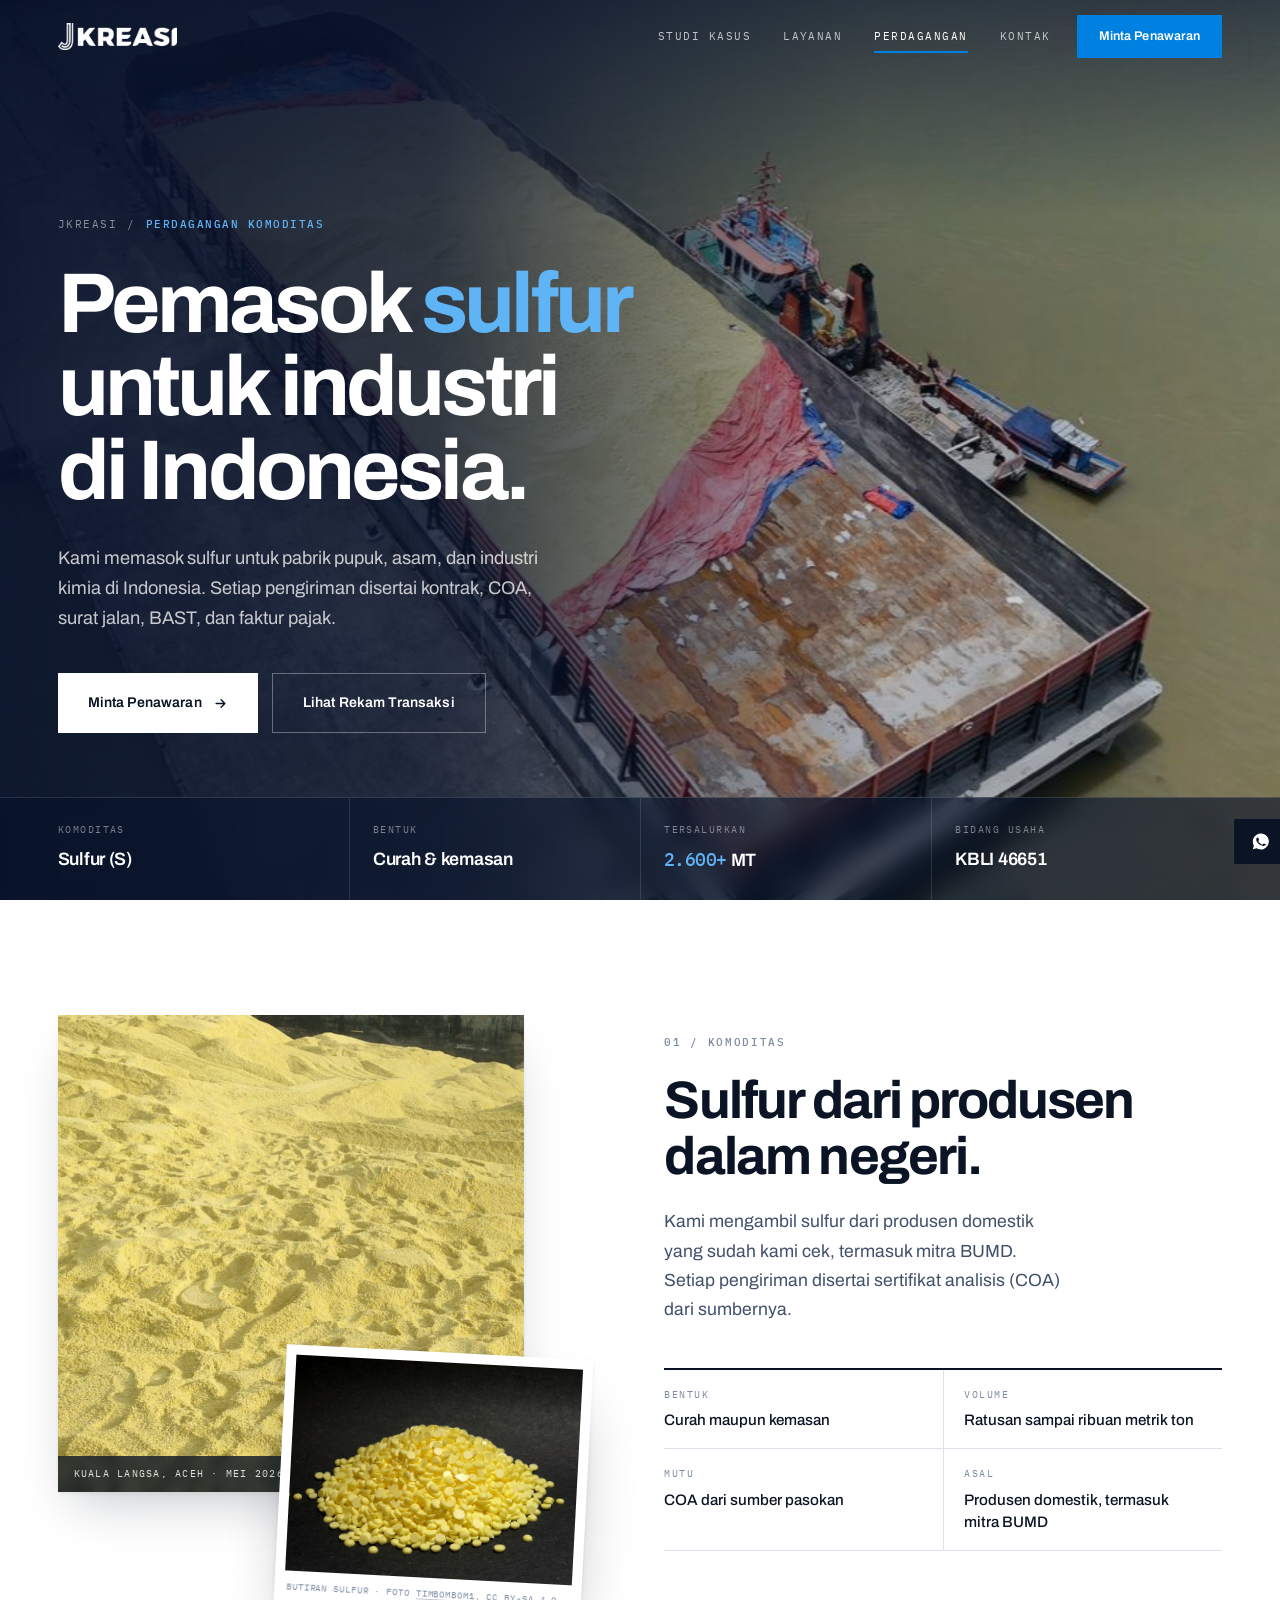
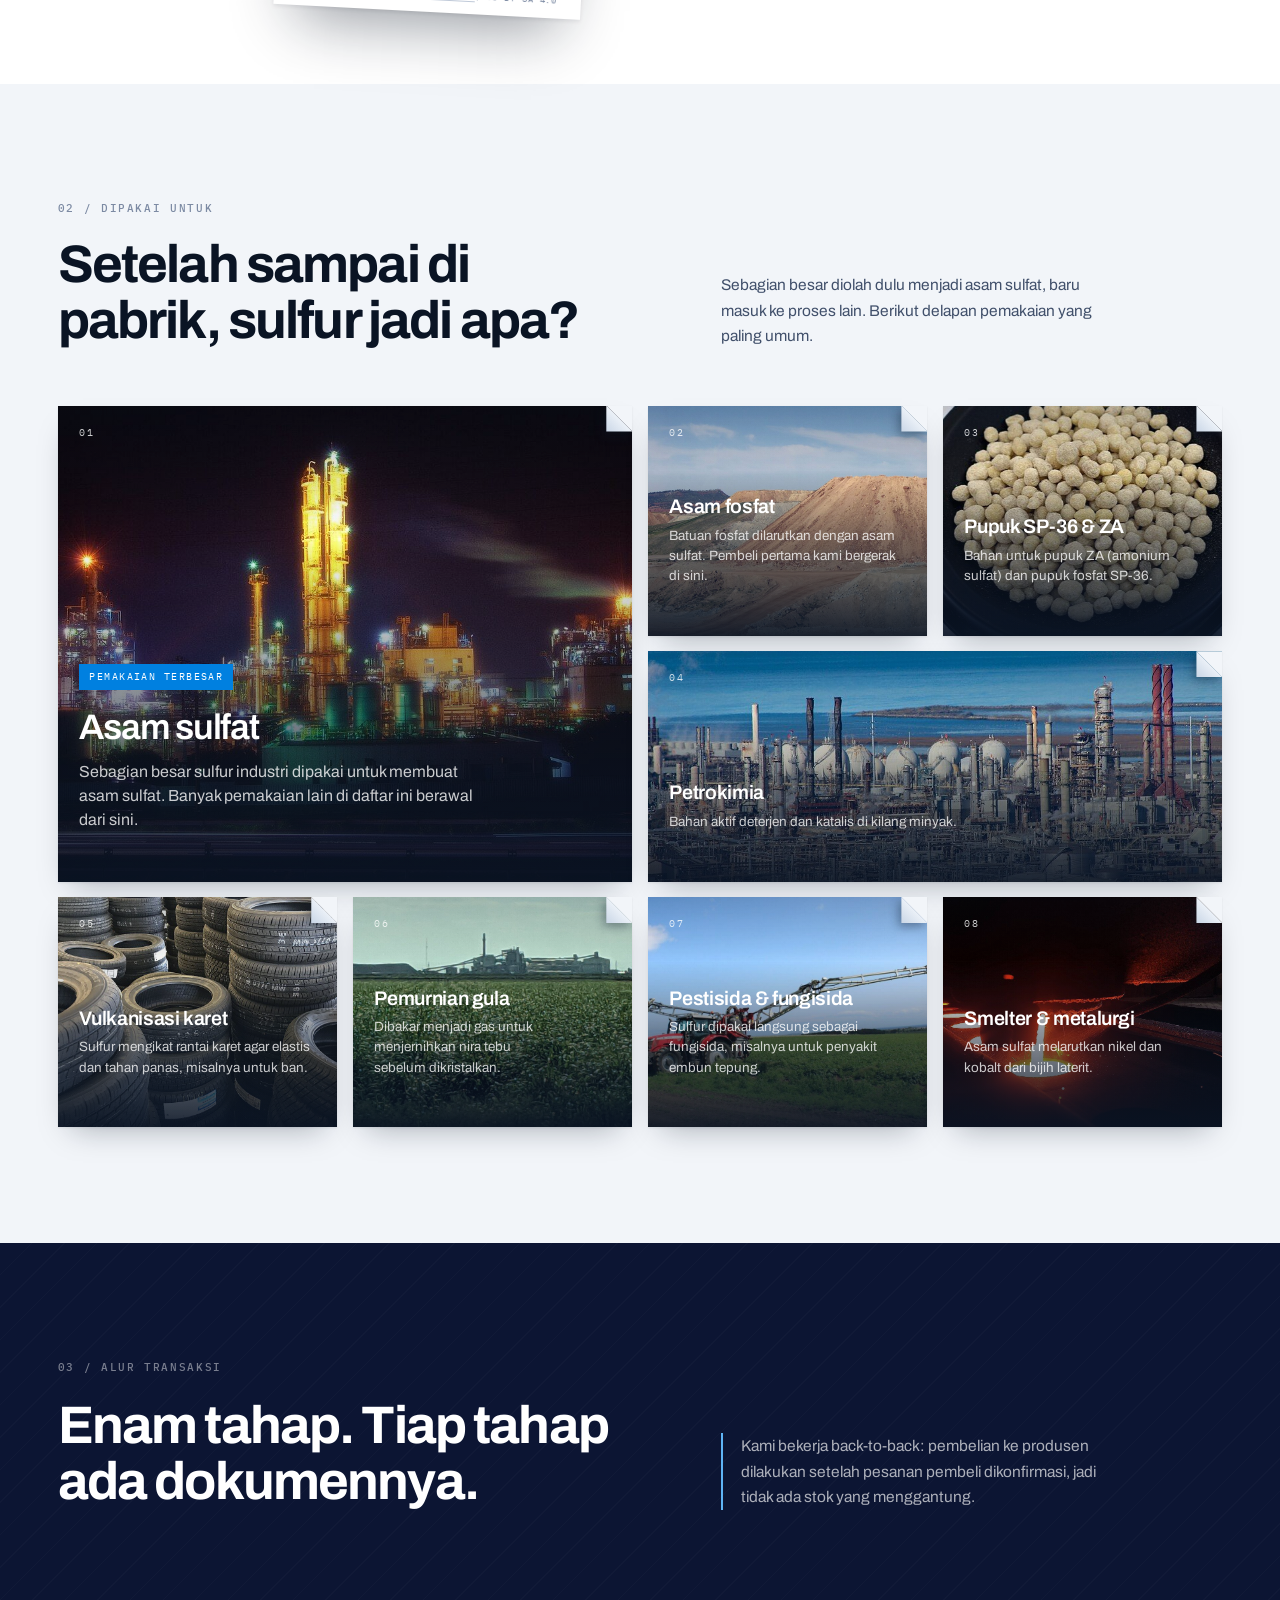
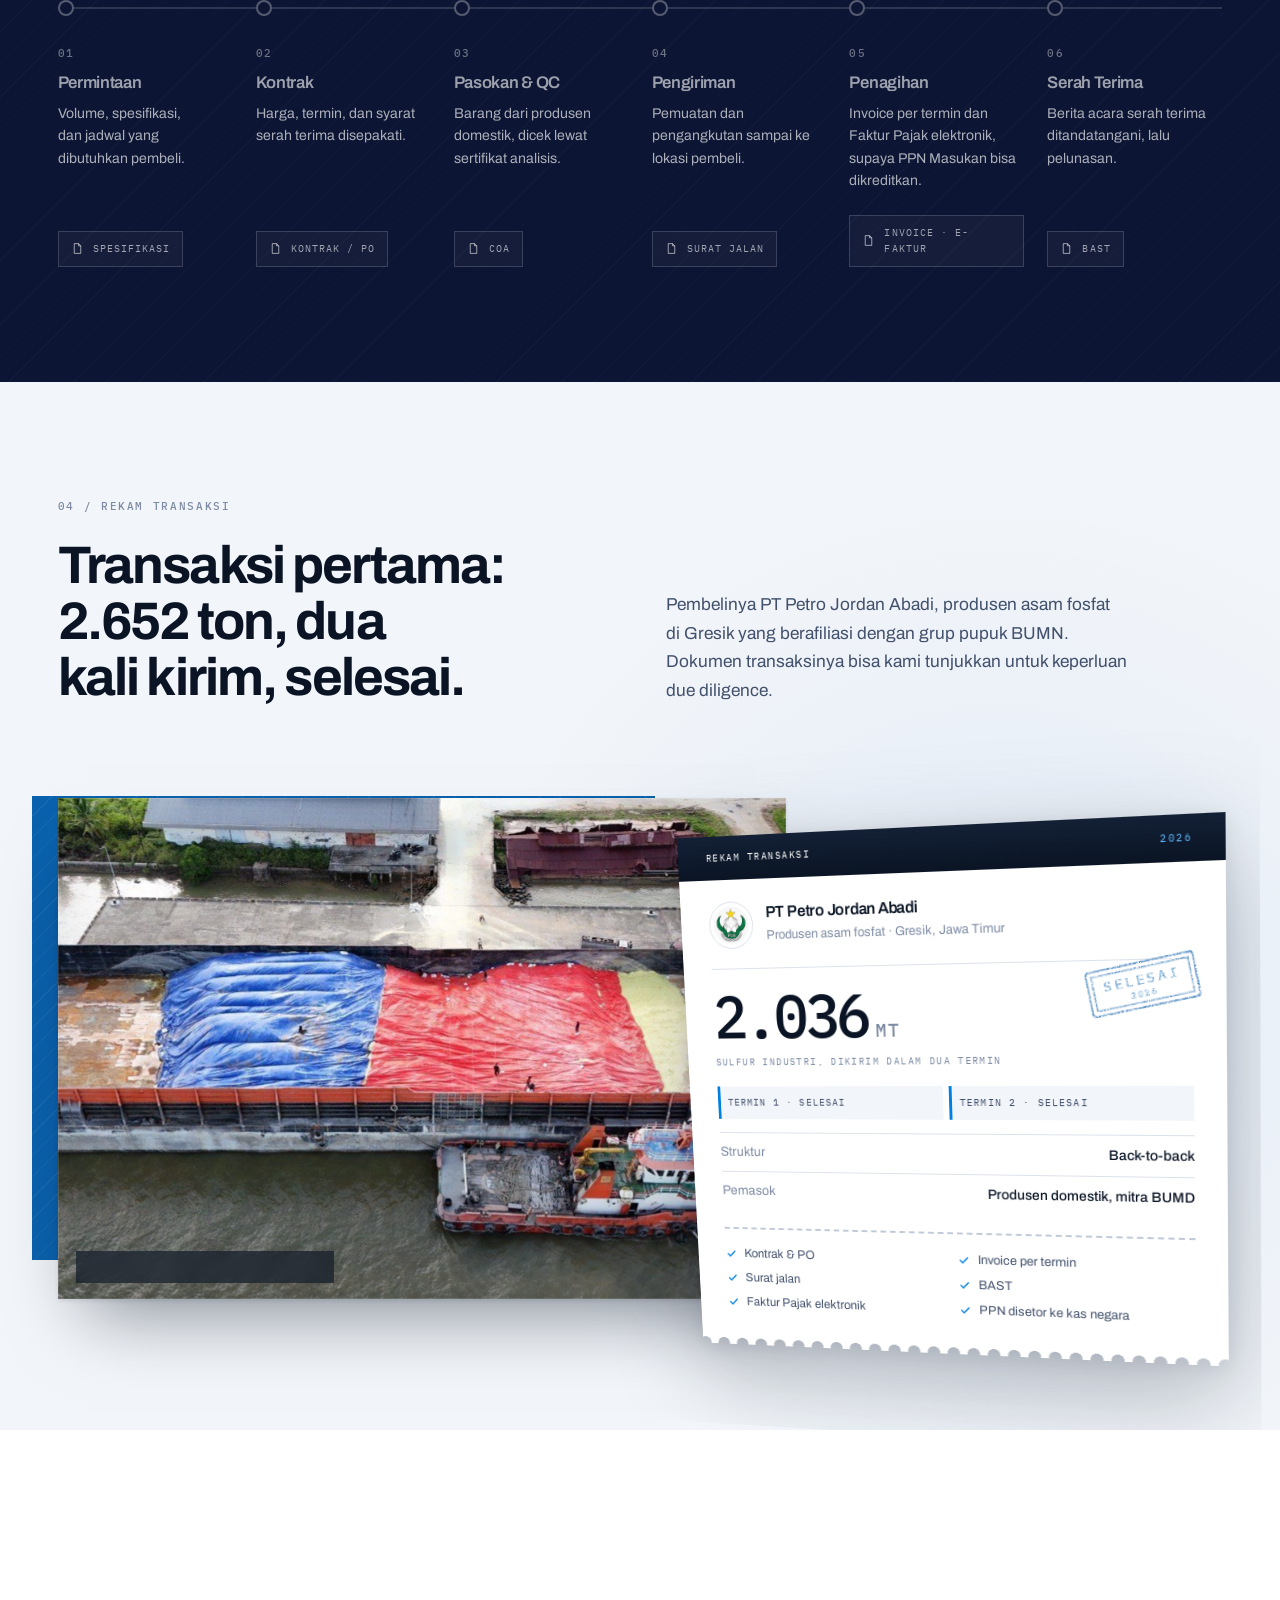
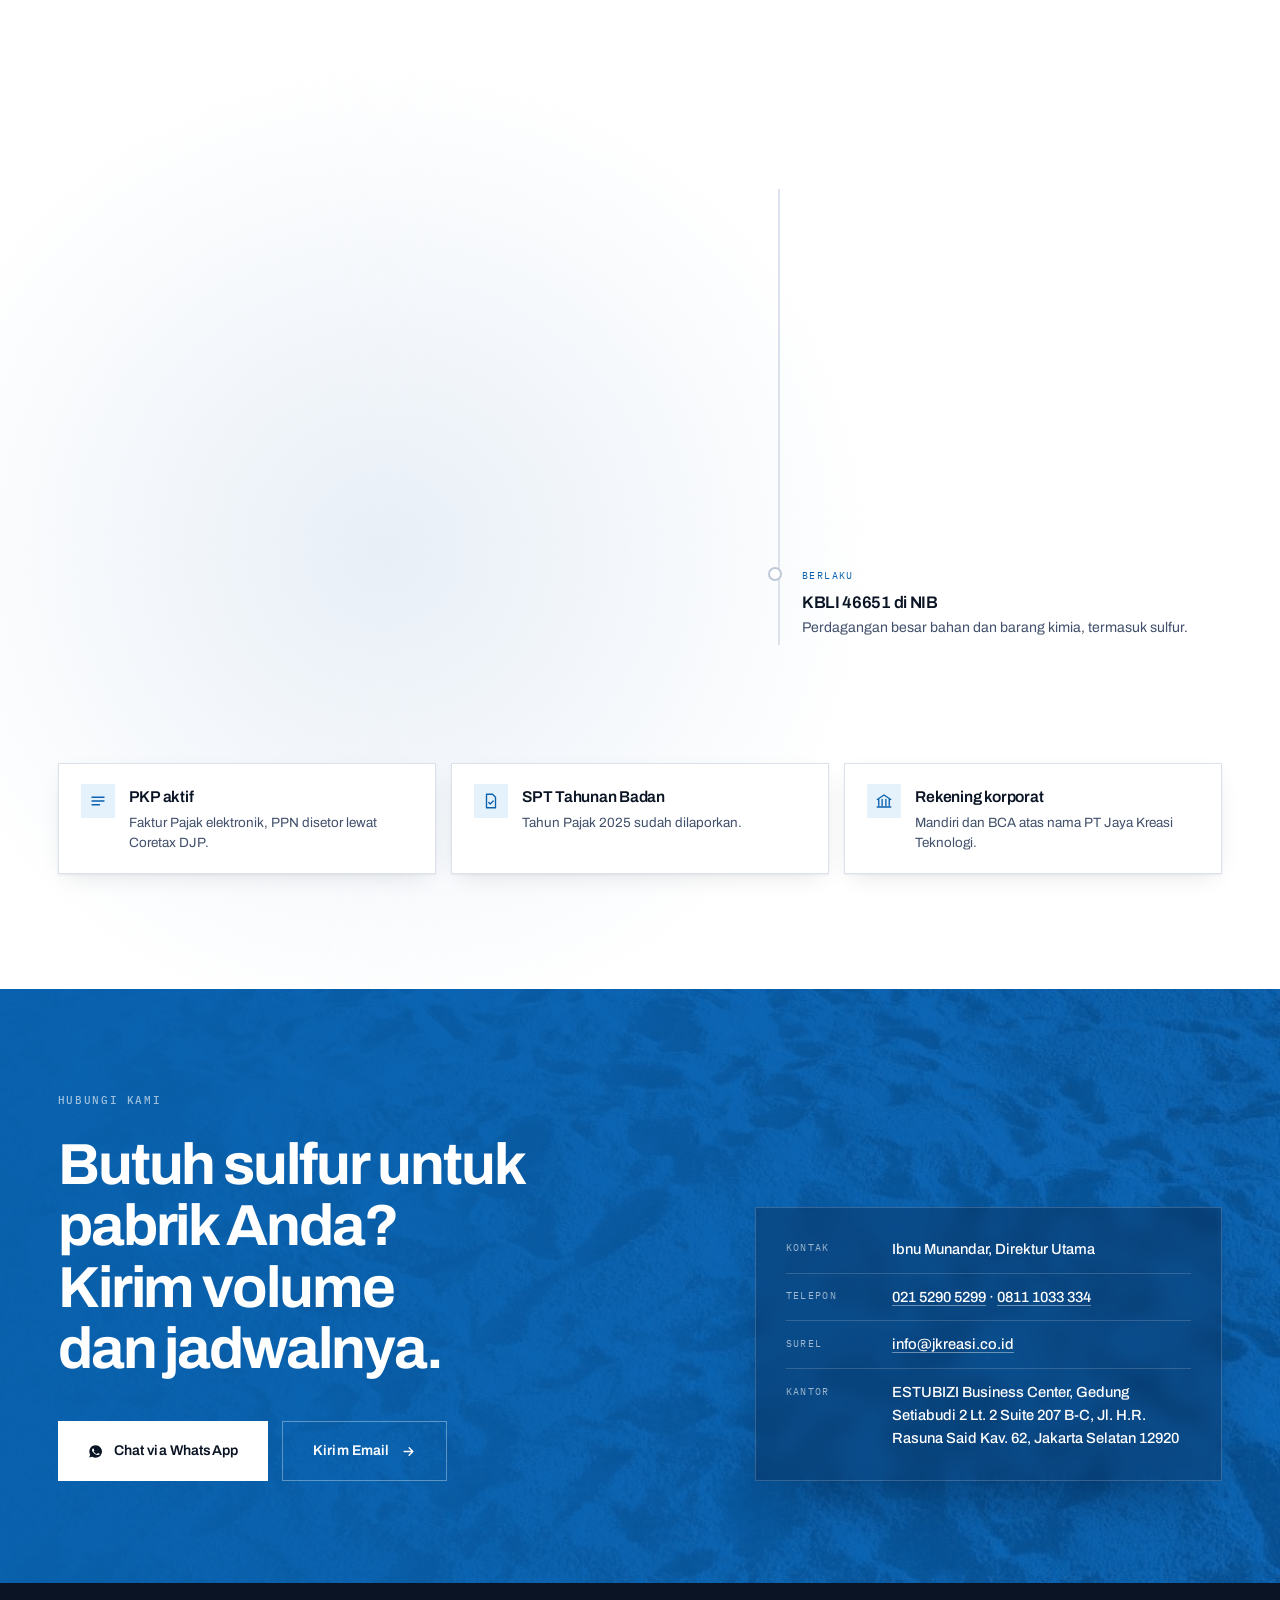
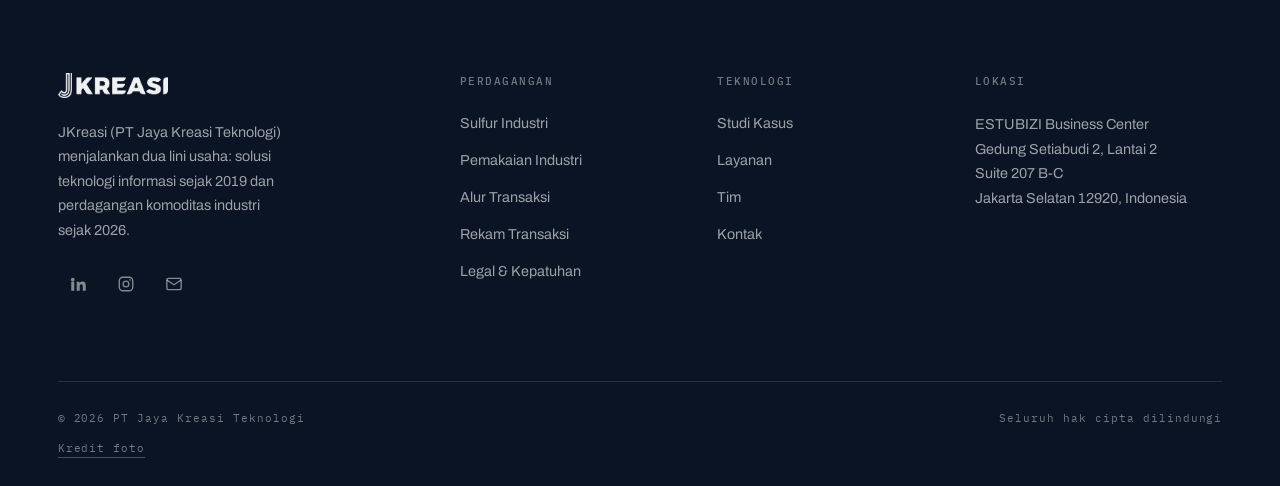
==== commit c4e7e09a: "adjust" ====
--- a/perdagangan.html
+++ b/perdagangan.html
@@ -1,1773 +1,1590 @@
-<!DOCTYPE html>
+<!doctype html>
 <html lang="id">
-<head>
-<meta charset="UTF-8">
-<meta name="viewport" content="width=device-width, initial-scale=1">
-
-<title>Perdagangan Sulfur Industri · JKreasi</title>
-<meta name="description" content="PT Jaya Kreasi Teknologi (KBLI 46651) memasok sulfur untuk pabrik pupuk, asam, dan industri kimia di Indonesia. Setiap pengiriman disertai kontrak, COA, surat jalan, BAST, dan faktur pajak.">
-<meta name="keywords" content="supplier sulfur industri Indonesia, jual belerang curah, perdagangan bahan kimia KBLI 46651, sulfur asam sulfat pupuk, pemasok sulfur pabrik">
-<meta name="author" content="PT Jaya Kreasi Teknologi">
-<meta name="robots" content="index, follow">
-<meta name="theme-color" content="#08122B">
-<link rel="canonical" href="https://jkreasi.co.id/perdagangan.html">
-<link rel="icon" href="asset/Logo-01.png">
-<link rel="apple-touch-icon" href="asset/Logo-01.png">
-
-<meta property="og:type" content="website">
-<meta property="og:locale" content="id_ID">
-<meta property="og:site_name" content="JKreasi">
-<meta property="og:url" content="https://jkreasi.co.id/perdagangan.html">
-<meta property="og:title" content="Pemasok sulfur untuk industri di Indonesia · JKreasi">
-<meta property="og:description" content="Pasokan sulfur untuk pabrik pupuk, asam, dan industri kimia, dengan kontrak, COA, surat jalan, BAST, dan faktur pajak di setiap pengiriman.">
-<meta property="og:image" content="https://jkreasi.co.id/asset/perdagangan/sulfur-tongkang.jpg">
-<meta name="twitter:card" content="summary_large_image">
-<meta name="twitter:title" content="Pemasok sulfur untuk industri di Indonesia · JKreasi">
-<meta name="twitter:description" content="Pasokan sulfur untuk industri, dengan dokumen lengkap di setiap pengiriman.">
-<meta name="twitter:image" content="https://jkreasi.co.id/asset/perdagangan/sulfur-tongkang.jpg">
-
-<script type="application/ld+json">
-{
-  "@context":"https://schema.org","@type":"Product",
-  "name":"Sulfur Industri (Belerang)",
-  "description":"Sulfur industri untuk asam sulfat, asam fosfat, pupuk, petrokimia, karet, gula, pestisida, serta smelter dan metalurgi. Pasokan domestik terverifikasi, curah maupun kemasan, disertai sertifikat analisis (COA).",
-  "image":"https://jkreasi.co.id/asset/perdagangan/sulfur-tekstur.jpg",
-  "category":"Bahan Kimia Industri",
-  "brand":{"@type":"Organization","name":"JKreasi"},
-  "offers":{
-    "@type":"Offer","availability":"https://schema.org/InStock","priceCurrency":"IDR",
-    "url":"https://jkreasi.co.id/perdagangan.html",
-    "seller":{
-      "@type":"Organization","name":"PT Jaya Kreasi Teknologi","alternateName":"JKreasi",
-      "url":"https://jkreasi.co.id/","logo":"https://jkreasi.co.id/asset/Logo-01.png",
-      "email":"info@jkreasi.co.id","telephone":"+62-21-5290-5299",
-      "address":{"@type":"PostalAddress","streetAddress":"ESTUBIZI Business Center, Gedung Setiabudi 2, Lantai 2 Suite 207 B-C, Jl. H.R. Rasuna Said Kav. 62","addressLocality":"Jakarta Selatan","addressRegion":"DKI Jakarta","postalCode":"12920","addressCountry":"ID"}
-    }
-  }
-}
-</script>
-
-<link rel="preconnect" href="https://fonts.googleapis.com">
-<link rel="preconnect" href="https://fonts.gstatic.com" crossorigin>
-<link href="https://fonts.googleapis.com/css2?family=Archivo:wght@400;500;600;700&family=IBM+Plex+Mono:wght@400;500&display=swap" rel="stylesheet">
-
-<style>
-/* ============================================================
-   HALAMAN LINI PERDAGANGAN
-   Konsep: "manifes muatan". Perdagangan komoditas hidup dari
-   dokumen, jadi halaman ini memakai bahasa visual dokumen kapal:
-   label data mono, jalur dokumen, tiket transaksi, dan cap.
-   Warna mengikuti palet situs (60 navy · 30 putih · 10 biru),
-   tanpa hue tambahan. Aksen di atas latar gelap memakai biru muda
-   yang sama dengan seksi Masalah dan Ajakan di index.
-
-   Urutan:  0 Token · 1 Dasar · 2 Tombol · 3 Navigasi · 4 Hero
-            5 Komoditas · 6 Pemakaian · 7 Alur · 8 Transaksi
-            9 Legal · 10 Ajakan · 11 Footer
-   Token, tombol, navigasi, dan footer disamakan dengan index.html.
-   Bila token di sana berubah, ubah juga di sini.
-
-   Gerak diatur JS lewat satu loop gulir (lihat skrip di bawah).
-   Tanpa JS atau dengan prefers-reduced-motion, semua tampil statis.
-   ============================================================ */
-
-/* ---------- 0 · TOKEN ---------- */
-:root{
-  --paper:#FFFFFF;
-  --paper-2:#F2F5F9;
-  --rule:#DCE2EB;
-  --rule-2:#BFC9D8;
-
-  --ink:#0A1424;
-  --ink-2:#41506B;
-  --ink-3:#7C8AA3;
-
-  --blue:#0080E0;
-  --blue-deep:#0A62AE;     /* blok biru dengan teks putih (kontras 6:1) */
-  --blue-lt:#5FB4F5;       /* aksen di atas latar gelap */
-  --navy:#0C1533;
-  --abyss:#08122B;
-
-  --sans:'Archivo',-apple-system,BlinkMacSystemFont,'Segoe UI',Roboto,sans-serif;
-  --mono:'IBM Plex Mono',ui-monospace,SFMono-Regular,Menlo,monospace;
-
-  --pad:clamp(20px,4.5vw,64px);
-  --edge:max(var(--pad),calc((100vw - 1400px) / 2 + var(--pad)));   /* tepi kiri konten .wrap */
-  --nav-h:74px;
-  --sec:clamp(80px,9vw,140px);
-  --ease:cubic-bezier(.22,.75,.3,1);
-
-  /* Bayangan berlapis: satu dekat & tajam, satu jauh & lebar */
-  --lift-1:0 1px 2px rgba(10,20,36,.06),0 8px 24px -8px rgba(10,20,36,.12);
-  --lift-2:0 2px 4px rgba(10,20,36,.06),0 24px 48px -16px rgba(10,20,36,.24);
-}
-
-/* ---------- 1 · DASAR ---------- */
-*,*::before,*::after{box-sizing:border-box;margin:0;padding:0}
-html{-webkit-text-size-adjust:100%;scroll-behavior:smooth;scroll-padding-top:var(--nav-h)}
-body{
-  font-family:var(--sans);font-size:16px;line-height:1.66;
-  color:var(--ink-2);background:var(--paper);
-  -webkit-font-smoothing:antialiased;overflow-x:clip;
-}
-img,svg{display:block;max-width:100%}
-a{color:inherit;text-decoration:none}
-button{font:inherit;color:inherit;background:none;border:none}
-ol,ul{list-style:none}
-sub{font-size:.58em;line-height:0;vertical-align:-.28em}
-::selection{background:var(--blue);color:#fff}
-:focus-visible{outline:2px solid var(--blue);outline-offset:3px}
-
-h1,h2,h3{color:var(--ink);font-weight:700;letter-spacing:-.035em;line-height:1.04;text-wrap:balance}
-h2{font-size:clamp(1.9rem,1.25rem + 2.6vw,3.3rem);line-height:1.06}
-h3{font-size:1.05rem;font-weight:600;letter-spacing:-.018em;line-height:1.3}
-p{text-wrap:pretty}
-
-.wrap{width:100%;max-width:1400px;margin-inline:auto;padding-inline:var(--pad)}
-
-.label{
-  display:block;font-family:var(--mono);font-size:.69rem;font-weight:500;
-  letter-spacing:.15em;text-transform:uppercase;color:var(--ink-3);
-}
-
-.up{opacity:0;transform:translateY(22px);transition:opacity .8s var(--ease),transform .8s var(--ease)}
-.up.in{opacity:1;transform:none}
-.up[data-d="1"]{transition-delay:.08s}
-.up[data-d="2"]{transition-delay:.16s}
-.up[data-d="3"]{transition-delay:.24s}
-
-/* ---------- 2 · TOMBOL ---------- */
-.btn{
-  display:inline-flex;align-items:center;gap:11px;padding:17px 30px;
-  font-size:.88rem;font-weight:600;letter-spacing:.01em;cursor:pointer;
-  transition:background .25s var(--ease),color .25s var(--ease),border-color .25s var(--ease);
-}
-.btn svg{width:15px;height:15px;flex:none;transition:transform .28s var(--ease)}
-.btn:hover svg{transform:translateX(5px)}
-.btn--blue{background:var(--blue);color:#fff}
-.btn--blue:hover{background:var(--ink)}
-.btn--wht{background:#fff;color:var(--ink)}
-.btn--wht:hover{background:var(--blue);color:#fff}
-.btn--wht-line{border:1.5px solid rgba(255,255,255,.34);color:#fff}
-.btn--wht-line:hover{background:#fff;color:var(--ink);border-color:#fff}
-.btn--block{width:100%;justify-content:center}
-
-/* ---------- 3 · NAVIGASI ---------- */
-.prog{position:fixed;top:0;left:0;height:2px;width:100%;z-index:200;pointer-events:none}
-.prog__f{height:100%;width:0;background:var(--blue)}
-
-.nav{
-  position:fixed;top:0;left:0;right:0;z-index:150;height:var(--nav-h);display:flex;align-items:center;
-  border-bottom:1px solid transparent;transition:background .4s var(--ease),border-color .4s var(--ease);
-}
-.nav__in{display:flex;align-items:center;width:100%;gap:26px}
-.nav__logo img{height:27px;width:auto;transition:filter .4s var(--ease)}
-.nav__menu{display:flex;align-items:center;gap:32px;margin-left:auto}
-.nav__menu a{
-  position:relative;font-family:var(--mono);font-size:.71rem;letter-spacing:.13em;
-  text-transform:uppercase;padding-block:7px;transition:color .3s var(--ease);
-}
-.nav__menu a::after{content:"";position:absolute;left:0;bottom:0;width:100%;height:1.5px;background:var(--blue);transform:scaleX(0);transform-origin:right;transition:transform .35s var(--ease)}
-.nav__menu a:hover::after,.nav__menu a.on::after{transform:scaleX(1);transform-origin:left}
-.nav__cta{padding:11px 22px;font-size:.79rem}
-
-.nav.dark .nav__logo img{filter:brightness(0) invert(1)}
-.nav.dark .nav__menu a{color:rgba(255,255,255,.72)}
-.nav.dark .nav__menu a:hover,.nav.dark .nav__menu a.on{color:#fff}
-.nav.dark .burger span{background:#fff}
-.nav.lite{background:rgba(255,255,255,.93);backdrop-filter:blur(14px) saturate(160%);border-bottom-color:var(--rule)}
-.nav.lite .nav__menu a{color:var(--ink-2)}
-.nav.lite .nav__menu a:hover,.nav.lite .nav__menu a.on{color:var(--ink)}
-
-.burger{display:none;margin-left:auto;width:40px;height:40px;flex-direction:column;align-items:center;justify-content:center;gap:5px;cursor:pointer}
-.burger span{display:block;width:21px;height:2px;background:var(--ink);transition:transform .3s var(--ease),opacity .2s,background .4s var(--ease)}
-.burger[aria-expanded="true"] span:nth-child(1){transform:translateY(7px) rotate(45deg)}
-.burger[aria-expanded="true"] span:nth-child(2){opacity:0}
-.burger[aria-expanded="true"] span:nth-child(3){transform:translateY(-7px) rotate(-45deg)}
-
-.sheet{
-  position:fixed;inset:var(--nav-h) 0 auto 0;z-index:140;background:var(--ink);
-  padding:8px var(--pad) 32px;display:none;flex-direction:column;
-}
-.sheet.open{display:flex}
-.sheet a{display:flex;align-items:baseline;gap:16px;padding:17px 0;border-bottom:1px solid rgba(255,255,255,.12);font-size:1.4rem;font-weight:600;letter-spacing:-.03em;color:#fff}
-.sheet a i{font-family:var(--mono);font-size:.67rem;font-style:normal;color:rgba(255,255,255,.4);letter-spacing:.12em}
-.sheet .btn{margin-top:26px;font-size:.95rem;letter-spacing:0}
-
-@media (max-width:860px){
-  .nav__menu,.nav__cta{display:none}
-  .burger{display:flex}
-}
-
-/* ============================================================
-   4 · HERO
-   Tiga lapis kedalaman: foto (paling lambat, parallax), teks
-   (sedikit lebih cepat, memudar saat digulir), dan manifes yang
-   menempel di dasar. Judul muncul per baris saat halaman dibuka.
-   ============================================================ */
-.hero{
-  position:relative;min-height:100vh;min-height:100svh;display:flex;flex-direction:column;
-  background:var(--abyss);color:#fff;overflow:hidden;isolation:isolate;
-}
-.hero__img{
-  position:absolute;inset:0;z-index:-2;width:100%;height:100%;object-fit:cover;object-position:68% 50%;
-  transform:scale(1.08);will-change:transform;
-}
-.hero__veil{
-  position:absolute;inset:0;z-index:-1;
-  background:
-    linear-gradient(180deg,rgba(8,18,43,.62) 0%,rgba(8,18,43,0) 24%),
-    linear-gradient(90deg,rgba(8,18,43,.95) 0%,rgba(8,18,43,.82) 34%,rgba(8,18,43,.25) 68%,rgba(8,18,43,.1) 100%);
-}
-.hero__in{flex:1;display:flex;flex-direction:column;justify-content:flex-end;padding-top:calc(var(--nav-h) + 40px);padding-bottom:clamp(40px,5vw,72px);will-change:transform,opacity}
-
-.crumb{display:flex;gap:10px;font-family:var(--mono);font-size:.67rem;letter-spacing:.14em;text-transform:uppercase;color:rgba(255,255,255,.5);margin-bottom:clamp(20px,2.6vw,30px)}
-.crumb a:hover{color:#fff}
-.crumb b{font-weight:500;color:var(--blue-lt)}
-
-.hero h1{
-  color:#fff;max-width:15ch;
-  font-size:clamp(2.6rem,1.3rem + 5vw,5.6rem);line-height:.98;letter-spacing:-.045em;
-}
-.hero h1 em{font-style:normal;color:var(--blue-lt)}
-.hero__lead{margin-top:clamp(20px,2.4vw,30px);max-width:48ch;font-size:clamp(1rem,.95rem + .3vw,1.14rem);color:rgba(255,255,255,.76)}
-.hero__act{display:flex;flex-wrap:wrap;gap:14px;margin-top:clamp(28px,3.2vw,40px)}
-
-/* Topeng per baris: teks naik dari balik garis dasarnya */
-.ln{display:block;overflow:hidden;padding-bottom:.1em;margin-bottom:-.1em}
-.ln > *{display:block;transform:translateY(108%);transition:transform 1.15s var(--ease)}
-.ln + .ln > *{transition-delay:.12s}
-.is-ready .ln > *{transform:none}
-.hero .fade{opacity:0;transform:translateY(16px);transition:opacity .9s var(--ease),transform .9s var(--ease)}
-.hero .fade--1{transition-delay:.45s}
-.hero .fade--2{transition-delay:.6s}
-.hero .fade--3{transition-delay:.75s}
-.is-ready .hero .fade{opacity:1;transform:none}
-
-.manifest{border-top:1px solid rgba(255,255,255,.14);background:rgba(8,18,43,.62);backdrop-filter:blur(10px)}
-.manifest dl{display:grid;grid-template-columns:repeat(4,1fr)}
-.manifest dl > div{padding:clamp(18px,2vw,24px) clamp(14px,1.8vw,26px);border-left:1px solid rgba(255,255,255,.12)}
-.manifest dl > div:first-child{border-left:0;padding-left:0}
-.manifest dt{font-family:var(--mono);font-size:.62rem;letter-spacing:.15em;text-transform:uppercase;color:rgba(255,255,255,.45)}
-.manifest dd{margin-top:7px;font-size:clamp(.95rem,.9rem + .3vw,1.12rem);font-weight:600;letter-spacing:-.015em;color:#fff}
-.manifest dd b{font-family:var(--mono);font-weight:500;color:var(--blue-lt);letter-spacing:-.03em}
-
-@media (max-width:760px){
-  .hero__img{object-position:62% 50%}
-  .hero__veil{background:linear-gradient(180deg,rgba(8,18,43,.55) 0%,rgba(8,18,43,.72) 40%,rgba(8,18,43,.94) 100%)}
-  .manifest dl{grid-template-columns:1fr 1fr}
-  .manifest dl > div{padding:16px 14px}
-  .manifest dl > div:nth-child(odd){border-left:0;padding-left:0}
-  .manifest dl > div:nth-child(-n+2){border-bottom:1px solid rgba(255,255,255,.12)}
-}
-
-/* ============================================================
-   5 · KOMODITAS · dua foto berlapis
-   Foto besar: tumpukan sulfur di Kuala Langsa (foto lapangan sendiri).
-   Foto kecil: close-up butiran, dibingkai seperti cetakan foto dan
-   menumpang di sudut foto besar. Keduanya bergerak dengan kecepatan
-   berbeda saat digulir (--py dari JS), jadi terasa berlapis.
-   ============================================================ */
-.prod{padding-block:var(--sec)}
-.prod__grid{display:grid;grid-template-columns:minmax(0,.95fr) minmax(0,1fr);gap:clamp(40px,6vw,110px);align-items:center}
-
-.pm{position:relative;padding:0 clamp(40px,5vw,72px) clamp(56px,6vw,90px) 0}
-.pm__main{position:relative;margin:0;aspect-ratio:88/90;overflow:hidden;background:var(--rule);box-shadow:var(--lift-2)}
-.pm__main img{position:absolute;left:0;top:-8%;width:100%;height:116%;object-fit:cover;transform:translate3d(0,var(--py,0px),0);will-change:transform}
-.pm__main figcaption{
-  position:absolute;left:0;bottom:0;padding:10px 16px;background:rgba(10,20,36,.78);backdrop-filter:blur(6px);
-  font-family:var(--mono);font-size:.6rem;letter-spacing:.13em;text-transform:uppercase;color:rgba(255,255,255,.85);
-}
-.pm__print{
-  position:absolute;right:0;bottom:0;width:58%;margin:0;padding:10px 10px 34px;background:#fff;
-  box-shadow:0 2px 4px rgba(10,20,36,.08),0 34px 60px -24px rgba(10,20,36,.45);
-  transform:translate3d(0,var(--py2,0px),0) rotate(3deg);will-change:transform;
-}
-.pm__print img{width:100%;height:auto;aspect-ratio:4/3;object-fit:cover}
-.pm__print figcaption{position:absolute;left:12px;right:12px;bottom:10px;font-family:var(--mono);font-size:.56rem;letter-spacing:.1em;text-transform:uppercase;color:var(--ink-3)}
-.pm__print figcaption a{border-bottom:1px solid var(--rule-2)}
-
-.prod__body .label{margin-bottom:clamp(16px,2vw,22px)}
-.prod__lead{margin-top:clamp(16px,2vw,22px);max-width:44ch;font-size:clamp(1rem,.96rem + .25vw,1.1rem)}
-
-.spec{display:grid;grid-template-columns:1fr 1fr;margin-top:clamp(28px,3.4vw,44px);border-top:2px solid var(--ink)}
-.spec div{padding:17px 20px 17px 0;border-bottom:1px solid var(--rule)}
-.spec div:nth-child(even){padding-left:20px;border-left:1px solid var(--rule)}
-.spec dt{font-family:var(--mono);font-size:.62rem;letter-spacing:.15em;text-transform:uppercase;color:var(--ink-3)}
-.spec dd{margin-top:6px;font-size:.95rem;font-weight:500;color:var(--ink);line-height:1.45}
-
-@media (max-width:900px){
-  .prod__grid{grid-template-columns:1fr}
-  .pm{max-width:520px}
-}
-@media (max-width:520px){
-  .pm{padding:0 28px 48px 0}
-  .spec{grid-template-columns:1fr}
-  .spec div,.spec div:nth-child(even){padding-left:0;border-left:0}
-}
-
-/* ============================================================
-   6 · PEMAKAIAN · grid bergambar + dialog detail
-   Kedalaman pada kotak:
-   · saat masuk layar, kotak "berdiri" dari bawah (rotateX → 0);
-   · foto di dalam kotak bergerak parallax mengikuti gulir (--py);
-   · saat disentuh kursor kotak terangkat, foto membesar, dan sudut
-     kanan atas terlipat lebih lebar (lipatan kertas, bukan ikon).
-   Isi dialog diambil dari <div class="tile__more"> tiap kotak.
-   Foto: Wikimedia Commons; atribusi (wajib untuk CC BY/BY-SA) ada
-   di footer, tautan "Kredit foto".
-   ============================================================ */
-.uses{background:var(--paper-2);padding-block:var(--sec)}
-.uses__head{display:grid;grid-template-columns:1.1fr .9fr;gap:clamp(24px,4vw,64px);align-items:end;margin-bottom:clamp(36px,4.4vw,60px)}
-.uses__head .label{margin-bottom:clamp(14px,1.8vw,20px)}
-.uses__head h2{max-width:17ch}
-.uses__lead{max-width:44ch;font-size:.97rem}
-
-.bento{
-  display:grid;grid-template-columns:repeat(4,minmax(0,1fr));grid-auto-rows:clamp(210px,18vw,262px);
-  gap:clamp(10px,1.2vw,16px);perspective:1600px;
-}
-.tile{
-  --fold:26px;
-  position:relative;overflow:hidden;isolation:isolate;background:var(--ink);color:#fff;
-  box-shadow:0 1px 2px rgba(10,20,36,.08),0 14px 30px -14px rgba(10,20,36,.35);
-  transition:transform .6s var(--ease),box-shadow .6s var(--ease),opacity .8s var(--ease);
-}
-.tile--hub{grid-column:span 2;grid-row:span 2}
-.tile--wide{grid-column:span 2}
-/* Masuk layar: berdiri dari bawah */
-.tile.up:not(.in){opacity:0;transform:translateY(46px) rotateX(16deg);transform-origin:50% 100%}
-.tile img{
-  position:absolute;left:0;top:-9%;z-index:-2;width:100%;height:118%;object-fit:cover;
-  transform:translate3d(0,var(--py,0px),0) scale(var(--z,1));transition:transform 1.1s var(--ease);
-}
-.tile::after{
-  content:"";position:absolute;inset:0;z-index:-1;
-  background:linear-gradient(180deg,rgba(10,20,36,.22) 0%,rgba(10,20,36,0) 28%,rgba(10,20,36,.45) 58%,rgba(10,20,36,.92) 100%);
-  transition:background .6s var(--ease);
-}
-.tile:hover{--fold:62px;transform:translateY(-6px);box-shadow:0 2px 4px rgba(10,20,36,.08),0 40px 60px -24px rgba(10,20,36,.5)}
-.tile:hover img{transform:translate3d(0,var(--py,0px),0) scale(calc(var(--z,1) + .06))}
-.tile--zoom{--z:1.9}
-
-.tile__hit{position:absolute;inset:0;z-index:4;cursor:pointer}
-.tile__hit:focus-visible{outline:2px solid #fff;outline-offset:-6px}
-.tile__hit:focus-visible ~ .tile__fold{--fold:62px}
-
-/* Sudut terlipat: segitiga kanan atas berwarna latar seksi (terpotong),
-   segitiga kiri bawah adalah balik kertas yang melipat */
-.tile__fold{
-  position:absolute;right:0;top:0;z-index:3;width:var(--fold);height:var(--fold);pointer-events:none;
-  filter:drop-shadow(-3px 4px 5px rgba(10,20,36,.35));
-  transition:width .55s var(--ease),height .55s var(--ease);
-}
-.tile:hover .tile__fold{width:62px;height:62px}
-.tile__fold::before,.tile__fold::after{content:"";position:absolute;inset:0}
-.tile__fold::before{background:var(--paper-2);clip-path:polygon(0 0,100% 0,100% 100%)}
-.tile__fold::after{background:linear-gradient(45deg,#C9D6E6 0%,#EEF3F9 55%,#FFFFFF 100%);clip-path:polygon(0 0,0 100%,100% 100%)}
-.tile__fold svg{
-  position:absolute;left:8px;bottom:8px;z-index:1;width:15px;height:15px;color:var(--blue-deep);
-  opacity:0;transform:translate(-4px,4px);transition:opacity .3s var(--ease) .1s,transform .45s var(--ease) .1s;
-}
-.tile:hover .tile__fold svg,.tile__hit:focus-visible ~ .tile__fold svg{opacity:1;transform:none}
-
-.tile__in{position:absolute;inset:0;display:flex;flex-direction:column;justify-content:flex-end;padding:clamp(16px,1.7vw,24px);transition:transform .6s var(--ease)}
-.tile:hover .tile__in{transform:translateY(-4px)}
-.tile__n{position:absolute;left:clamp(16px,1.7vw,24px);top:clamp(14px,1.5vw,20px);font-family:var(--mono);font-size:.64rem;letter-spacing:.15em;color:rgba(255,255,255,.8)}
-.tile h3{color:#fff;font-size:clamp(1.02rem,.95rem + .35vw,1.25rem)}
-.tile p{margin-top:6px;max-width:40ch;font-size:.84rem;line-height:1.5;color:rgba(255,255,255,.78)}
-.tile__more-link{
-  display:inline-flex;align-items:center;gap:8px;margin-top:12px;font-family:var(--mono);font-size:.6rem;
-  letter-spacing:.14em;text-transform:uppercase;color:#fff;opacity:.0;transform:translateY(6px);
-  transition:opacity .4s var(--ease),transform .5s var(--ease);
-}
-.tile__more-link::after{content:"";width:18px;height:1px;background:currentColor;transition:width .45s var(--ease)}
-.tile:hover .tile__more-link{opacity:.9;transform:none}
-.tile:hover .tile__more-link::after{width:30px}
-@media (hover:none){ .tile__more-link{opacity:.85;transform:none} }
-
-.tile--hub h3{font-size:clamp(1.5rem,1.1rem + 1.4vw,2.3rem);letter-spacing:-.035em}
-.tile--hub p{margin-top:10px;max-width:44ch;font-size:clamp(.9rem,.86rem + .2vw,1rem)}
-.tile__tag{
-  display:inline-block;align-self:flex-start;margin-bottom:14px;padding:5px 10px;background:var(--blue);
-  font-family:var(--mono);font-size:.6rem;letter-spacing:.15em;text-transform:uppercase;color:#fff;
-}
-
-
-@media (max-width:1000px){
-  .uses__head{grid-template-columns:1fr;align-items:start}
-  .bento{grid-template-columns:repeat(2,minmax(0,1fr));grid-auto-rows:clamp(200px,34vw,260px)}
-}
-@media (max-width:560px){
-  .bento{grid-template-columns:1fr;grid-auto-rows:220px}
-  .tile--hub{grid-column:auto;grid-row:span 2}
-  .tile--wide{grid-column:auto}
-}
-
-/* --- Dialog detail ---
-   Ukuran tetap dan isi dipendekkan supaya muat satu layar tanpa gulir
-   (desktop dan laptop 768px). Kiri: foto + nomor besar + deret miniatur
-   untuk berpindah. Kanan: judul, uraian singkat, dua fakta, tindakan. */
-html.dlg-open{overflow:hidden}
-.dlg{
-  margin:auto;padding:0;border:0;width:min(1080px,calc(100vw - 48px));max-width:none;
-  height:min(560px,calc(100vh - 48px));max-height:none;overflow:hidden;background:#fff;color:var(--ink-2);
-  box-shadow:0 60px 140px -40px rgba(8,18,43,.7),0 12px 30px -12px rgba(8,18,43,.35);
-}
-.dlg::backdrop{background:rgba(8,18,43,.7);backdrop-filter:blur(8px)}
-.dlg[open]{animation:dlgIn .6s var(--ease)}
-.dlg[open]::backdrop{animation:fadeIn .45s ease}
-@keyframes dlgIn{from{opacity:0;transform:translateY(28px) scale(.965)}}
-@keyframes fadeIn{from{opacity:0}}
-
-.dlg__in{display:grid;grid-template-columns:minmax(0,1.02fr) minmax(0,.98fr);height:100%}
-
-.dlg__media{position:relative;overflow:hidden;background:var(--ink)}
-.dlg__media img.dlg__photo{position:absolute;inset:0;width:100%;height:100%;object-fit:cover}
-.dlg__media::after{content:"";position:absolute;inset:0;background:linear-gradient(180deg,rgba(10,20,36,.1) 0%,rgba(10,20,36,0) 35%,rgba(10,20,36,.78) 100%)}
-.dlg__no{
-  position:absolute;left:28px;bottom:86px;z-index:1;font-family:var(--mono);font-weight:500;
-  font-size:clamp(3.4rem,2.6rem + 2.4vw,5rem);line-height:.9;letter-spacing:-.06em;color:#fff;
-}
-.dlg__no small{margin-left:6px;font-size:.22em;letter-spacing:.14em;opacity:.7}
-.dlg__thumbs{position:absolute;left:28px;right:28px;bottom:22px;z-index:1;display:flex;gap:6px}
-.dlg__thumbs button{
-  position:relative;flex:1;height:44px;overflow:hidden;cursor:pointer;opacity:.5;
-  outline:1px solid rgba(255,255,255,.25);outline-offset:-1px;
-  transition:opacity .3s var(--ease),transform .4s var(--ease);
-}
-.dlg__thumbs button:hover{opacity:.85;transform:translateY(-3px)}
-.dlg__thumbs button.on{opacity:1;outline:2px solid #fff;outline-offset:-2px;transform:translateY(-3px)}
-.dlg__thumbs img{width:100%;height:100%;object-fit:cover}
-
-.dlg__body{position:relative;display:flex;flex-direction:column;padding:clamp(28px,3vw,44px) clamp(28px,3.2vw,48px) clamp(24px,2.6vw,36px)}
-.dlg__top{display:flex;justify-content:space-between;align-items:center;gap:16px}
-.dlg__x{
-  display:grid;place-items:center;width:40px;height:40px;margin:-8px -10px -8px 0;border-radius:50%;cursor:pointer;color:var(--ink);
-  transition:background .25s var(--ease),transform .4s var(--ease);
-}
-.dlg__x:hover{background:var(--paper-2);transform:rotate(90deg)}
-.dlg__x svg{width:18px;height:18px}
-.dlg__body h3{margin-top:clamp(16px,2vh,24px);font-size:clamp(1.8rem,1.3rem + 1.5vw,2.6rem);letter-spacing:-.04em;line-height:1.02}
-.dlg__lead{margin-top:clamp(14px,1.8vh,20px);font-size:1.04rem;line-height:1.7;max-width:42ch}
-
-.dlg__facts{display:grid;grid-template-columns:.8fr 1.2fr;margin-top:auto;border-top:1px solid var(--rule)}
-.dlg__facts div{padding:16px 18px 18px 0}
-.dlg__facts div + div{padding-left:18px;border-left:1px solid var(--rule)}
-.dlg__facts dt{font-family:var(--mono);font-size:.6rem;letter-spacing:.15em;text-transform:uppercase;color:var(--ink-3)}
-.dlg__facts dd{margin-top:7px;font-size:.92rem;font-weight:500;line-height:1.45;color:var(--ink)}
-.dlg__facts ul{display:grid;gap:5px}
-.dlg__facts li{display:flex;align-items:baseline;gap:9px;font-weight:500}
-.dlg__facts li::before{content:"";flex:none;width:9px;height:1.5px;background:var(--blue);transform:translateY(-.3em)}
-
-.dlg__foot{display:flex;align-items:center;gap:10px;padding-top:18px;border-top:1px solid var(--rule)}
-.dlg__foot .btn{padding:14px 22px}
-.dlg__quote{font-size:.86rem;font-weight:600;color:var(--ink);border-bottom:1.5px solid var(--ink);padding-bottom:2px;margin-left:10px;transition:color .25s var(--ease),border-color .25s var(--ease)}
-.dlg__quote:hover{color:var(--blue);border-color:var(--blue)}
-.dlg__nav{display:flex;margin-left:auto;border:1px solid var(--rule)}
-.dlg__nav button{display:grid;place-items:center;width:42px;height:42px;cursor:pointer;color:var(--ink);transition:background .25s var(--ease),color .25s var(--ease)}
-.dlg__nav button + button{border-left:1px solid var(--rule)}
-.dlg__nav button:hover{background:var(--ink);color:#fff}
-.dlg__nav svg{width:15px;height:15px}
-
-/* Pergantian isi: teks naik pelan, foto memudar dari sedikit lebih besar */
-.dlg__swap{animation:swapIn .55s var(--ease)}
-@keyframes swapIn{from{opacity:0;transform:translateY(10px)}}
-.dlg__photo.dlg__swap{animation:photoIn .9s var(--ease)}
-@keyframes photoIn{from{opacity:.2;transform:scale(1.06)}}
-
-@media (max-width:860px){
-  .dlg{width:calc(100vw - 20px);height:auto;max-height:calc(100vh - 20px)}
-  .dlg__in{grid-template-columns:1fr;height:auto;max-height:calc(100vh - 20px);overflow-y:auto}
-  .dlg__media{height:clamp(200px,34vh,300px)}
-  .dlg__no{bottom:20px;font-size:3rem}
-  .dlg__thumbs{display:none}
-  .dlg__facts{grid-template-columns:1fr;margin-top:22px}
-  .dlg__facts div + div{padding-left:0;border-left:0;border-top:1px solid var(--rule)}
-  .dlg__foot{flex-wrap:wrap}
-}
-
-/* ============================================================
-   7 · ALUR · jalur dokumen
-   Rel terisi biru mengikuti gulir (--p 0..1 pada .trackbox, dari
-   JS), dan tahap yang sudah dilewati menyala serta sedikit terangkat.
-   Lebar besar: rel mendatar. Di bawah 1180px: rel tegak di kiri.
-   ============================================================ */
-.trail{background:var(--navy);color:rgba(255,255,255,.66);padding-block:var(--sec);position:relative;overflow:hidden}
-.trail::before{
-  content:"";position:absolute;inset:0;pointer-events:none;
-  background:repeating-linear-gradient(135deg,transparent 0 22px,rgba(255,255,255,.02) 22px 23px);
-}
-.trail .wrap{position:relative}
-.trail__head{display:grid;grid-template-columns:1.1fr .9fr;gap:clamp(24px,4vw,64px);align-items:end;margin-bottom:clamp(60px,7vw,100px)}
-.trail__head .label{color:rgba(255,255,255,.45);margin-bottom:clamp(16px,2vw,22px)}
-.trail__head h2{color:#fff;max-width:18ch}
-.trail__head > p{max-width:42ch;font-size:.97rem;padding-left:18px;border-left:2px solid var(--blue-lt)}
-
-.trackbox{--p:0;position:relative}
-.track{position:relative;display:grid;grid-template-columns:repeat(6,1fr);gap:clamp(16px,1.8vw,28px)}
-.track::before,.track::after{content:"";position:absolute;left:0;right:0;top:7px;height:2px}
-.track::before{background:rgba(255,255,255,.14)}
-.track::after{background:var(--blue-lt);transform:scaleX(var(--p));transform-origin:left;box-shadow:0 0 12px rgba(95,180,245,.5)}
-
-.step{position:relative;display:flex;flex-direction:column;padding-top:44px;transition:transform .6s var(--ease)}
-.step.on{transform:translateY(-6px)}
-.step__dot{
-  position:absolute;left:0;top:0;z-index:1;width:16px;height:16px;border-radius:50%;
-  background:var(--navy);border:2px solid rgba(255,255,255,.3);
-  transition:background .4s var(--ease),border-color .4s var(--ease),box-shadow .4s var(--ease);
-}
-.step.on .step__dot{background:var(--blue-lt);border-color:var(--blue-lt);box-shadow:0 0 0 6px rgba(95,180,245,.18)}
-.step__n{font-family:var(--mono);font-size:.68rem;font-weight:500;letter-spacing:.15em;color:rgba(255,255,255,.4);transition:color .4s var(--ease)}
-.step.on .step__n{color:var(--blue-lt)}
-.step h3{margin-top:10px;color:rgba(255,255,255,.6);transition:color .4s var(--ease)}
-.step.on h3{color:#fff}
-.step p{margin-top:9px;margin-bottom:22px;font-size:.88rem;line-height:1.6}
-.doc{
-  display:inline-flex;align-items:center;gap:9px;align-self:flex-start;margin-top:auto;
-  padding:9px 12px;border:1px solid rgba(255,255,255,.16);background:rgba(255,255,255,.035);
-  font-family:var(--mono);font-size:.61rem;letter-spacing:.11em;text-transform:uppercase;color:rgba(255,255,255,.6);
-  transition:border-color .4s var(--ease),color .4s var(--ease),background .4s var(--ease),box-shadow .4s var(--ease);
-}
-.doc svg{width:13px;height:13px;flex:none}
-.step.on .doc{border-color:rgba(95,180,245,.55);background:rgba(95,180,245,.08);color:#fff;box-shadow:0 10px 24px -12px rgba(95,180,245,.5)}
-
-@media (max-width:1180px){
-  .track{grid-template-columns:1fr;gap:0;padding-left:40px}
-  .track::before,.track::after{left:7px;right:auto;top:0;bottom:0;width:2px;height:auto}
-  .track::after{transform:scaleY(var(--p));transform-origin:top}
-  .step{
-    display:grid;grid-template-columns:48px minmax(0,.9fr) minmax(0,1.3fr) auto;gap:6px 22px;align-items:center;
-    padding:24px 0;border-bottom:1px solid rgba(255,255,255,.1);
-  }
-  .step.on{transform:translateX(6px)}
-  .step:last-child{border-bottom:0}
-  .step__dot{left:-40px;top:calc(50% - 8px)}
-  .step h3,.step p{margin:0}
-  .doc{margin-top:0;align-self:center}
-}
-@media (max-width:900px){
-  .trail__head{grid-template-columns:1fr;align-items:start}
-}
-@media (max-width:720px){
-  .step{grid-template-columns:1fr;gap:0;padding:22px 0}
-  .step__dot{top:24px}
-  .step h3{margin-top:8px}
-  .step p{margin-top:6px}
-  .doc{margin-top:14px;justify-self:start}
-}
-
-/* ============================================================
-   8 · TRANSAKSI · foto muatan, dua surat jalan, dan tiket
-   Empat lapis kedalaman, masing-masing bergerak sendiri saat digulir
-   (variabel dari JS, 0 = seksi di tengah layar):
-   1. balok biru di belakang foto (--sy), paling lambat;
-   2. foto muatan, bergeser di dalam bingkainya (--py);
-   3. dua surat jalan (termin 1 dan 2) yang mengipas keluar dari balik
-      tiket saat seksi mendekati tengah layar (--fan 0..1);
-   4. tiket, yang berputar dari miring ke tegak (--ry/--rx).
-   Tepi bawah tiket bergerigi (mask), jadi bayangannya memakai
-   drop-shadow pada pembungkus.
-   ============================================================ */
-.deal{
-  position:relative;overflow:hidden;padding-block:var(--sec);
-  background:radial-gradient(60% 70% at 78% 60%,#E3ECF7 0%,rgba(227,236,247,0) 70%),var(--paper-2);
-}
-.deal__head{display:grid;grid-template-columns:1fr 1fr;gap:clamp(24px,4vw,64px);align-items:end;margin-bottom:clamp(48px,6vw,90px)}
-.deal__head .label{margin-bottom:clamp(16px,2vw,22px)}
-.deal__head h2{max-width:16ch}
-.deal__head > p{max-width:48ch;font-size:clamp(.98rem,.95rem + .25vw,1.08rem)}
-
-.deal__grid{display:grid;grid-template-columns:minmax(0,1.25fr) minmax(0,.75fr);align-items:center}
-
-/* --- Foto + balok --- */
-.deal__media{position:relative}
-.deal__slab{
-  position:absolute;left:clamp(-28px,-2vw,-16px);right:18%;top:14%;bottom:clamp(-34px,-2.6vw,-20px);
-  background:var(--blue-deep);transform:translate3d(0,var(--sy,0px),0);will-change:transform;
-}
-.deal__slab::after{
-  content:"";position:absolute;inset:0;
-  background:repeating-linear-gradient(135deg,transparent 0 14px,rgba(255,255,255,.06) 14px 15px);
-}
-.deal__photo{
-  position:relative;margin:0;aspect-ratio:16/11;overflow:hidden;background:var(--rule);
-  box-shadow:0 2px 4px rgba(10,20,36,.1),0 40px 70px -30px rgba(10,20,36,.5);
-}
-.deal__photo img{position:absolute;left:0;top:-8%;width:100%;height:116%;object-fit:cover;transform:translate3d(0,var(--py,0px),0);will-change:transform}
-.deal__photo::after{content:"";position:absolute;inset:0;box-shadow:inset 0 0 0 1px rgba(255,255,255,.12),inset 0 -120px 120px -60px rgba(10,20,36,.45);pointer-events:none}
-.deal__photo figcaption{
-  position:absolute;left:18px;bottom:16px;z-index:1;padding:8px 13px;background:rgba(10,20,36,.62);backdrop-filter:blur(8px);
-  font-family:var(--mono);font-size:.6rem;letter-spacing:.13em;text-transform:uppercase;color:rgba(255,255,255,.9);
-}
-
-/* --- Tiket + surat jalan --- */
-.tix-par{
-  --fan:0;--ry:0deg;--rx:0deg;
-  position:relative;z-index:1;margin-left:clamp(-150px,-9vw,-60px);
-  transform:perspective(1400px) rotateY(var(--ry)) rotateX(var(--rx));transform-style:preserve-3d;will-change:transform;
-}
-.slip{
-  position:absolute;left:8%;right:8%;top:6%;height:62%;padding:16px 18px;
-  background:#FCFBF7;border:1px solid rgba(10,20,36,.08);
-  box-shadow:0 1px 2px rgba(10,20,36,.08),0 18px 30px -14px rgba(10,20,36,.3);
-  transition:transform .2s linear;
-}
-.slip--1{transform:translate(calc(var(--fan) * -9%),calc(var(--fan) * -44%)) rotate(calc(var(--fan) * -6deg))}
-.slip--2{transform:translate(calc(var(--fan) * 7%),calc(var(--fan) * -26%)) rotate(calc(var(--fan) * 3.5deg))}
-.slip__h{display:flex;justify-content:space-between;font-family:var(--mono);font-size:.58rem;letter-spacing:.14em;text-transform:uppercase;color:var(--ink-3)}
-.slip__h b{font-weight:500;color:var(--ink)}
-.slip__lines{display:block;height:46px;margin-top:14px;background:repeating-linear-gradient(180deg,rgba(35,42,54,.14) 0 1px,transparent 1px 9px)}
-.slip__stamp{
-  position:absolute;right:16px;top:44px;padding:3px 8px;border:1.5px solid var(--blue-deep);border-radius:3px;
-  font-family:var(--mono);font-size:.55rem;letter-spacing:.16em;text-transform:uppercase;color:var(--blue-deep);
-  transform:rotate(-8deg);opacity:.75;
-}
-
-.tix-wrap{position:relative;filter:drop-shadow(0 34px 50px rgba(10,20,36,.26)) drop-shadow(0 4px 10px rgba(10,20,36,.1))}
-.tix{
-  --r:7px;position:relative;background:#fff;
-  padding:0 clamp(22px,2.4vw,32px) calc(clamp(22px,2.4vw,30px) + var(--r));
-  -webkit-mask:
-    radial-gradient(circle var(--r) at 50% 100%,#0000 97%,#000) 50% 100% / calc(var(--r) * 3) calc(var(--r) * 2) repeat-x,
-    linear-gradient(#000 0 0) top / 100% calc(100% - var(--r) * 2 + 1px) no-repeat;
-          mask:
-    radial-gradient(circle var(--r) at 50% 100%,#0000 97%,#000) 50% 100% / calc(var(--r) * 3) calc(var(--r) * 2) repeat-x,
-    linear-gradient(#000 0 0) top / 100% calc(100% - var(--r) * 2 + 1px) no-repeat;
-}
-.tix__top{
-  display:flex;justify-content:space-between;gap:12px;
-  margin-inline:calc(clamp(22px,2.4vw,32px) * -1);padding:14px clamp(22px,2.4vw,32px);
-  background:linear-gradient(180deg,#132035,var(--ink));color:#fff;
-  font-family:var(--mono);font-size:.62rem;letter-spacing:.15em;text-transform:uppercase;
-}
-.tix__top span:last-child{color:var(--blue-lt)}
-.tix__who{display:flex;align-items:center;gap:14px;margin-top:22px}
-.tix__who img{width:48px;height:48px;flex:none;object-fit:contain;padding:4px;border:1px solid var(--rule);border-radius:50%}
-.tix__who b{display:block;font-size:1rem;font-weight:600;letter-spacing:-.015em;color:var(--ink);line-height:1.25}
-.tix__who span{display:block;margin-top:3px;font-size:.8rem;color:var(--ink-3)}
-
-.tix__big{margin-top:20px;padding-top:18px;border-top:1px solid var(--rule)}
-.tix__big b{display:block;font-family:var(--mono);font-weight:500;font-size:clamp(2.8rem,2.1rem + 2.2vw,3.9rem);line-height:1;letter-spacing:-.06em;color:var(--ink);font-variant-numeric:tabular-nums}
-.tix__big b small{margin-left:8px;font-size:.3em;letter-spacing:.1em;color:var(--ink-3)}
-.tix__cap{display:block;margin-top:8px;font-family:var(--mono);font-size:.62rem;letter-spacing:.14em;text-transform:uppercase;color:var(--ink-3)}
-
-/* Dua termin sebagai bilah */
-.tix__split{display:grid;grid-template-columns:1fr 1fr;gap:6px;margin-top:16px}
-.tix__split span{
-  position:relative;padding:9px 11px;background:var(--paper-2);overflow:hidden;
-  font-family:var(--mono);font-size:.6rem;letter-spacing:.12em;text-transform:uppercase;color:var(--ink-2);
-}
-.tix__split span::before{content:"";position:absolute;left:0;top:0;bottom:0;width:3px;background:var(--blue)}
-
-.tix__rows{margin-top:14px}
-.tix__rows div{display:flex;justify-content:space-between;gap:16px;padding:9px 0;border-top:1px solid var(--rule);font-size:.86rem}
-.tix__rows dt{color:var(--ink-3)}
-.tix__rows dd{color:var(--ink);font-weight:500;text-align:right}
-
-/* Garis sobek */
-.tix__docs{position:relative;margin-top:18px;padding-top:20px;display:grid;grid-template-columns:1fr 1fr;gap:8px 14px}
-.tix__docs::before{content:"";position:absolute;left:0;right:0;top:0;border-top:2px dashed var(--rule-2)}
-.tix__docs li{display:flex;align-items:flex-start;gap:8px;font-size:.8rem;line-height:1.4;color:var(--ink-2)}
-.tix__docs svg{width:13px;height:13px;flex:none;margin-top:2px;color:var(--blue)}
-.tix__docs path{stroke-dasharray:22;stroke-dashoffset:22;transition:stroke-dashoffset .45s var(--ease)}
-.tix-wrap.in .tix__docs path{stroke-dashoffset:0}
-.tix-wrap.in .tix__docs li:nth-child(1) path{transition-delay:.9s}
-.tix-wrap.in .tix__docs li:nth-child(2) path{transition-delay:1s}
-.tix-wrap.in .tix__docs li:nth-child(3) path{transition-delay:1.1s}
-.tix-wrap.in .tix__docs li:nth-child(4) path{transition-delay:1.2s}
-.tix-wrap.in .tix__docs li:nth-child(5) path{transition-delay:1.3s}
-.tix-wrap.in .tix__docs li:nth-child(6) path{transition-delay:1.4s}
-
-.stamp{
-  position:absolute;right:clamp(18px,2vw,28px);top:clamp(128px,10.6vw,142px);
-  padding:8px 14px 7px;border:2px solid currentColor;border-radius:4px;
-  box-shadow:inset 0 0 0 3px #fff,inset 0 0 0 4.5px currentColor;
-  font-family:var(--mono);font-size:.82rem;font-weight:500;letter-spacing:.2em;text-transform:uppercase;line-height:1.2;
-  text-align:center;color:var(--blue-deep);filter:url(#ink);
-  opacity:0;transform:rotate(-11deg) scale(1.7);
-  transition:opacity .35s ease .55s,transform .5s cubic-bezier(.25,1.6,.45,1) .55s;
-}
-.stamp small{display:block;font-size:.55rem;letter-spacing:.18em;opacity:.8}
-.tix-wrap.in .stamp{opacity:.9;transform:rotate(-11deg) scale(1)}
-
-@media (max-width:1000px){
-  .deal__head{grid-template-columns:1fr;align-items:start}
-  .deal__grid{grid-template-columns:1fr}
-  .deal__slab{right:-12px}
-  .tix-par{--fan:.6;margin:-70px clamp(12px,4vw,40px) 0;max-width:520px}
-}
-@media (max-width:520px){
-  .tix-par{margin-inline:0;margin-top:-40px}
-  .slip{display:none}
-  .tix__docs{grid-template-columns:1fr}
-}
-
-/* ============================================================
-   9 · LEGAL · meja berkas
-   Empat berkas legal tergeletak di atas map biru, dilihat miring
-   (perspektif isometrik). Kertas memakai warna kertas, butiran
-   halus, dan tipografi serif supaya terbaca sebagai dokumen, bukan
-   kartu antarmuka. Kedalaman:
-   · tiap kertas punya jarak Z sendiri dan bayangan di atas map;
-   · saat seksi masuk layar, tumpukan yang rapat menyebar (.in);
-   · meja berputar pelan mengikuti gulir (--tx/--tz dari JS);
-   · memilih butir garis waktu mengangkat kertas pasangannya (.is-on).
-   Isi kertas adalah ilustrasi, bukan pindaian dokumen asli. NIB
-   sengaja disamarkan dan kode QR hanya pola hias (tidak bisa dipindai).
-   ============================================================ */
-.legal{
-  padding-block:var(--sec);
-  background:radial-gradient(55% 60% at 30% 62%,#E8EFF7 0%,rgba(232,239,247,0) 70%),var(--paper);
-}
-.legal__head{display:grid;grid-template-columns:1.1fr .9fr;gap:clamp(24px,4vw,64px);align-items:end;margin-bottom:clamp(20px,3vw,40px)}
-.legal__head .label{margin-bottom:clamp(16px,2vw,22px)}
-.legal__note{max-width:40ch;font-size:.97rem}
-.legal__body{display:grid;grid-template-columns:minmax(0,1.2fr) minmax(0,.8fr);gap:clamp(20px,3vw,56px);align-items:center}
-
-/* --- Panggung & meja --- */
-.stage3d{position:relative;height:clamp(460px,44vw,620px);perspective:2000px;perspective-origin:50% 35%}
-.desk{
-  --pw:clamp(250px,22.5vw,330px);--tx:48deg;--tz:-26deg;
-  position:absolute;left:50%;top:50%;width:var(--pw);height:calc(var(--pw) * 1.414);
-  transform:translate(-50%,-54%) rotateX(var(--tx)) rotateZ(var(--tz));
-  transform-style:preserve-3d;will-change:transform;
-}
-
-/* Map biru di dasar tumpukan */
-.folder{
-  position:absolute;inset:-9% -14% -7% -14%;transform:translateZ(0);
-  background:linear-gradient(150deg,#1170C4 0%,#0A62AE 55%,#085394 100%);
-  border-radius:3px 6px 6px 6px;
-  box-shadow:0 2px 0 #07477F,0 50px 60px -20px rgba(10,20,36,.45),0 12px 20px -8px rgba(10,20,36,.3);
-}
-.folder::before{
-  content:"";position:absolute;left:6%;top:-7%;width:36%;height:8%;
-  background:linear-gradient(150deg,#1170C4,#0C66B5);border-radius:6px 6px 0 0;
-}
-.folder__tab{
-  position:absolute;left:9%;top:-5.2%;font-family:var(--mono);font-size:calc(var(--pw) / 34);
-  letter-spacing:.2em;text-transform:uppercase;color:rgba(255,255,255,.85);
-}
-/* Garis lipat map */
-.folder::after{content:"";position:absolute;left:4%;right:4%;bottom:6%;height:1px;background:rgba(255,255,255,.14)}
-
-/* Kertas */
-.paper{
-  --x:0%;--y:0%;--z:2px;--r:0deg;--lift:0px;--rx:0deg;
-  position:absolute;inset:0;overflow:hidden;
-  padding:9% 10% 8%;color:#232A36;text-align:center;
-  font-family:Georgia,'Times New Roman',serif;font-size:calc(var(--pw) / 25);line-height:1.35;
-  background:#FCFBF7 url("data:image/svg+xml;utf8,<svg xmlns='http://www.w3.org/2000/svg' width='180' height='180'><filter id='n'><feTurbulence type='fractalNoise' baseFrequency='.85' numOctaves='3' stitchTiles='stitch'/><feColorMatrix values='0 0 0 0 .35  0 0 0 0 .3  0 0 0 0 .2  0 0 0 .09 0'/></filter><rect width='100%' height='100%' filter='url(%23n)'/></svg>");
-  box-shadow:0 1px 1px rgba(10,20,36,.16),0 6px 10px -4px rgba(10,20,36,.22),0 18px 26px -12px rgba(10,20,36,.28);
-  transform:translate3d(var(--x),var(--y),calc(var(--z) + var(--lift))) rotateZ(var(--r)) rotateX(var(--rx));
-  transition:transform 1s var(--ease),box-shadow .8s var(--ease);
-}
-.paper:nth-child(2){--x:-34%;--y:-4%;--z:3px;--r:-13deg}
-.paper:nth-child(3){--x:-11%;--y:5%;--z:6px;--r:-4deg}
-.paper:nth-child(4){--x:13%;--y:-5%;--z:9px;--r:5deg}
-.paper:nth-child(5){--x:35%;--y:7%;--z:12px;--r:13deg}
-/* Sebelum masuk layar: rapat di tengah map */
-.is-ready .desk:not(.in) .paper{--x:0%;--y:0%;--r:0deg}
-.desk.in .paper:nth-child(3){transition-delay:.08s}
-.desk.in .paper:nth-child(4){transition-delay:.16s}
-.desk.in .paper:nth-child(5){transition-delay:.24s}
-
-.paper.is-on{
-  --lift:120px;--r:0deg;--rx:-24deg;transition-delay:0s;
-  box-shadow:0 2px 2px rgba(10,20,36,.1),0 40px 50px -18px rgba(10,20,36,.34),0 90px 90px -40px rgba(10,20,36,.3);
-}
-
-/* Isi kertas */
-.paper__kop{font-size:.92em;font-weight:700;letter-spacing:.06em;line-height:1.3;text-transform:uppercase}
-.paper__co{margin-top:.8em;font-size:.82em;font-weight:700;letter-spacing:.04em}
-.paper__no{margin-top:.6em;font-size:.78em}
-.paper__rule{display:block;width:34%;height:1px;margin:.9em auto;background:#232A36;opacity:.5}
-.paper__txt{
-  display:block;height:7.2em;margin-top:.4em;text-align:left;
-  background:repeating-linear-gradient(180deg,rgba(35,42,54,.2) 0 1px,transparent 1px .62em);
-  -webkit-mask:linear-gradient(90deg,#000 0 100%) top/100% 88% no-repeat,linear-gradient(90deg,#000 0 62%,transparent 62%) bottom/100% 12% no-repeat;
-          mask:linear-gradient(90deg,#000 0 100%) top/100% 88% no-repeat,linear-gradient(90deg,#000 0 62%,transparent 62%) bottom/100% 12% no-repeat;
-}
-.paper__kbli{margin-top:.7em;padding:.5em .4em;border:1px solid rgba(35,42,54,.35);font-size:.76em;line-height:1.35}
-.paper__kbli b{display:block;font-size:1.3em;letter-spacing:.04em}
-.paper__mask{margin-top:.5em;font-family:var(--mono);font-size:.72em;letter-spacing:.12em}
-.paper__foot{position:absolute;left:10%;bottom:7%;text-align:left;font-size:.64em;line-height:1.35}
-.paper__sig{display:block;width:5.6em;height:1.8em;margin-bottom:.1em;color:#1C3F8F}
-.paper__qr{position:absolute;right:10%;bottom:7%;width:3.8em;height:3.8em}
-
-/* Cap tinta: tepi kasar dari filter #ink (SVG tersembunyi di markup) */
-.ink{
-  position:absolute;color:#2448A0;opacity:.8;filter:url(#ink);
-  font-family:var(--sans);font-weight:700;text-transform:uppercase;letter-spacing:.14em;
-}
-.ink--copy{right:8%;top:5%;padding:.25em .55em;border:2px solid currentColor;font-size:.62em;transform:rotate(-9deg)}
-.ink--round{right:9%;bottom:6%;width:4.4em;height:4.4em;transform:rotate(-14deg)}
-
-/* --- Garis waktu --- */
-.tl{position:relative;padding-left:30px}
-.tl::before{content:"";position:absolute;left:6px;top:10px;bottom:10px;width:2px;background:var(--rule)}
-.tl li{position:relative;padding:14px 16px 16px;margin-left:-16px;cursor:pointer;transition:background .35s var(--ease)}
-.tl li::before{
-  content:"";position:absolute;left:-18px;top:20px;width:14px;height:14px;border-radius:50%;
-  background:#fff;border:2px solid var(--rule-2);transition:background .35s var(--ease),border-color .35s var(--ease),box-shadow .35s var(--ease);
-}
-.tl li:hover,.tl li:focus-visible,.tl li.is-on{background:#fff;box-shadow:var(--lift-1)}
-.tl li:hover::before,.tl li:focus-visible::before,.tl li.is-on::before{background:var(--blue);border-color:var(--blue);box-shadow:0 0 0 5px rgba(0,128,224,.15)}
-.tl li:focus-visible{outline:none}
-.tl time{font-family:var(--mono);font-size:.64rem;letter-spacing:.14em;text-transform:uppercase;color:var(--blue-deep)}
-.tl h3{margin-top:4px}
-.tl p{margin-top:4px;font-size:.88rem;line-height:1.55}
-.tl i{font-style:normal;white-space:nowrap}
-
-/* --- Status berjalan --- */
-.status{display:grid;grid-template-columns:repeat(3,1fr);gap:clamp(10px,1.2vw,16px);margin-top:clamp(40px,5vw,72px)}
-.status li{
-  display:flex;gap:14px;align-items:flex-start;padding:20px 22px;background:#fff;border:1px solid var(--rule);
-  box-shadow:var(--lift-1);transition:transform .45s var(--ease),box-shadow .45s var(--ease);
-}
-.status li:hover{transform:translateY(-4px);box-shadow:var(--lift-2)}
-.status svg{flex:none;width:34px;height:34px;padding:8px;background:rgba(0,128,224,.1);color:var(--blue-deep)}
-.status b{display:block;font-size:.98rem;font-weight:600;letter-spacing:-.015em;color:var(--ink)}
-.status span{display:block;margin-top:3px;font-size:.84rem;line-height:1.5}
-
-@media (max-width:1000px){
-  .legal__head,.legal__body{grid-template-columns:1fr;align-items:start}
-  .stage3d{height:clamp(380px,80vw,520px)}
-  .desk{--pw:clamp(210px,44vw,290px)}
-  .status{grid-template-columns:1fr}
-}
-@media (max-width:520px){
-  .stage3d{height:340px}
-  .desk{--pw:196px}
-}
-
-/* ============================================================
-   10 · AJAKAN · blok biru merek, tekstur sulfur duotone
-   Tekstur berupa lapisan terpisah yang bergerak lebih lambat dari
-   halaman (parallax), jadi blok terasa punya kedalaman.
-   ============================================================ */
-.cta{position:relative;isolation:isolate;overflow:hidden;background:var(--blue-deep);color:#fff;padding-block:clamp(72px,8vw,124px)}
-.cta__tex{
-  position:absolute;left:0;right:0;top:-20%;bottom:-20%;z-index:-1;
-  background:url(asset/perdagangan/sulfur-tekstur-biru.jpg) center/cover;opacity:.55;will-change:transform;
-}
-.cta__tex::after{content:"";position:absolute;inset:0;background:linear-gradient(90deg,rgba(10,98,174,.92) 0%,rgba(10,98,174,.55) 60%,rgba(10,98,174,.35) 100%)}
-.cta__grid{display:grid;grid-template-columns:minmax(0,1.15fr) minmax(0,.85fr);gap:clamp(32px,5vw,90px);align-items:end}
-.cta .label{color:rgba(255,255,255,.6);margin-bottom:clamp(16px,2vw,24px)}
-.cta h2{color:#fff;max-width:17ch;font-size:clamp(2rem,1.3rem + 2.9vw,3.7rem)}
-.cta__act{display:flex;flex-wrap:wrap;gap:14px;margin-top:clamp(28px,3.4vw,42px)}
-.cta__card{padding:clamp(20px,2.4vw,30px);background:rgba(8,18,43,.28);backdrop-filter:blur(8px);border:1px solid rgba(255,255,255,.18);box-shadow:0 30px 60px -30px rgba(3,20,45,.6)}
-.cta__card div{display:grid;grid-template-columns:92px 1fr;gap:14px;padding:12px 0;border-bottom:1px solid rgba(255,255,255,.16);font-size:.92rem;line-height:1.55}
-.cta__card div:first-child{padding-top:0}
-.cta__card div:last-child{border-bottom:0;padding-bottom:0}
-.cta__card dt{font-family:var(--mono);font-size:.62rem;letter-spacing:.14em;text-transform:uppercase;color:rgba(255,255,255,.6);padding-top:.25em}
-.cta__card dd{color:#fff;font-weight:500}
-.cta__card a{border-bottom:1px solid rgba(255,255,255,.4);transition:border-color .25s var(--ease)}
-.cta__card a:hover{border-color:#fff}
-
-@media (max-width:900px){
-  .cta__grid{grid-template-columns:1fr;align-items:start}
-}
-@media (max-width:520px){
-  .cta__card div{grid-template-columns:1fr;gap:3px}
-}
-
-/* ============================================================
-   11 · FOOTER & WHATSAPP · sama dengan index
-   ============================================================ */
-.foot{background:var(--ink);color:rgba(255,255,255,.6);padding-top:clamp(62px,7vw,100px)}
-.foot__grid{display:grid;grid-template-columns:1.7fr 1fr 1fr 1.2fr;gap:clamp(30px,4vw,62px);padding-bottom:clamp(50px,6vw,80px)}
-.foot__logo img{height:25px;width:auto;filter:brightness(0) invert(1);opacity:.94}
-.foot__about{margin-top:22px;font-size:.9rem;max-width:34ch;line-height:1.7}
-.foot h4{font-family:var(--mono);font-size:.67rem;font-weight:500;letter-spacing:.14em;text-transform:uppercase;color:rgba(255,255,255,.42);margin-bottom:22px}
-.foot__links{display:grid;gap:13px}
-.foot__links a{font-size:.9rem;transition:color .25s var(--ease)}
-.foot__links a:hover{color:#fff}
-.foot address{font-style:normal;font-size:.9rem;line-height:1.7}
-.foot__end{
-  display:flex;flex-wrap:wrap;gap:12px 30px;justify-content:space-between;
-  padding-block:28px;border-top:1px solid rgba(255,255,255,.11);
-  font-family:var(--mono);font-size:.67rem;letter-spacing:.09em;color:rgba(255,255,255,.42);
-}
-/* Kredit foto: tertutup secara bawaan, dibuka lewat <details> */
-.foot__cr{flex-basis:100%}
-.foot__cr summary{display:inline-block;cursor:pointer;list-style:none;border-bottom:1px solid rgba(255,255,255,.25);transition:color .25s var(--ease)}
-.foot__cr summary::-webkit-details-marker{display:none}
-.foot__cr summary:hover{color:#fff}
-.foot__cr p{margin-top:12px;max-width:90ch;line-height:1.9;letter-spacing:.03em;text-transform:none}
-.foot__cr a{border-bottom:1px solid rgba(255,255,255,.25)}
-.foot__cr a:hover{color:#fff}
-.social{display:flex;gap:8px;margin-top:22px}
-.social a{display:grid;place-items:center;width:40px;height:40px;color:rgba(255,255,255,.5);transition:color .25s var(--ease)}
-.social a:hover{color:#fff}
-.social svg{width:18px;height:18px}
-
-.wa{
-  position:fixed;right:0;bottom:36px;z-index:120;display:flex;align-items:center;gap:10px;
-  padding:13px 17px;background:var(--ink);color:#fff;
-  font-family:var(--mono);font-size:.67rem;letter-spacing:.13em;text-transform:uppercase;
-  transform:translateX(calc(100% - 46px));transition:transform .4s var(--ease),background .3s var(--ease);
-}
-.wa:hover{transform:none;background:var(--blue)}
-.wa svg{width:19px;height:19px;flex:none}
-
-@media (max-width:1100px){
-  .foot__grid{grid-template-columns:1fr 1fr;gap:42px}
-}
-
-/* ============================================================
-   PENYESUAIAN LINTAS SEKSI
-   ============================================================ */
-@media (max-width:620px){
-  :root{--nav-h:64px}
-  .hero__act .btn,.cta__act .btn{flex:1 1 auto;justify-content:center;min-width:150px}
-  .foot__grid{grid-template-columns:1fr;gap:38px}
-  .foot__end{flex-direction:column;text-align:center}
-  .wa{transform:none;bottom:0;padding:11px 14px}
-  .label,.foot__end{font-size:.68rem;letter-spacing:.1em}
-  .nav__logo{display:flex;align-items:center;min-height:44px}
-  .foot__links a{display:inline-block;padding-block:4px}
-}
-@media (prefers-reduced-motion:reduce){
-  *,*::before,*::after{transition-duration:.01ms !important;animation:none !important;scroll-behavior:auto !important}
-  .up,.hero .fade{opacity:1;transform:none}
-  .ln > *{transform:none}
-  .stamp{opacity:.9;transform:rotate(-11deg)}
-  .tix__docs path{stroke-dashoffset:0}
-}
-</style>
-</head>
-<body>
-
-<div class="prog"><div class="prog__f" id="prog"></div></div>
-
-<!-- ===================== NAVIGASI ===================== -->
-<header class="nav dark" id="nav">
-  <div class="wrap nav__in">
-    <a href="index.html" class="nav__logo" aria-label="JKreasi, ke beranda">
-      <img src="asset/Logo-01.png" alt="JKreasi" width="1180" height="267">
-    </a>
-    <nav class="nav__menu" aria-label="Navigasi utama">
-      <a href="index.html#portofolio">Studi Kasus</a>
-      <a href="index.html#layanan">Layanan</a>
-      <a href="perdagangan.html" class="on" aria-current="page">Perdagangan</a>
-      <a href="index.html#kontak">Kontak</a>
-    </nav>
-    <a href="#hubungi" class="btn btn--blue nav__cta">Minta Penawaran</a>
-    <button class="burger" id="burger" aria-expanded="false" aria-controls="sheet" aria-label="Buka menu">
-      <span></span><span></span><span></span>
-    </button>
-  </div>
-</header>
-
-<div class="sheet" id="sheet">
-  <a href="index.html"><i>00</i>Beranda</a>
-  <a href="index.html#portofolio"><i>01</i>Studi Kasus</a>
-  <a href="index.html#layanan"><i>03</i>Layanan</a>
-  <a href="perdagangan.html"><i>04</i>Perdagangan</a>
-  <a href="index.html#kontak"><i>07</i>Kontak</a>
-  <a href="#hubungi" class="btn btn--blue btn--block">Minta Penawaran</a>
-</div>
-
-<main>
-
-<!-- ===================== HERO ===================== -->
-<section class="hero">
-  <img class="hero__img" src="asset/perdagangan/sulfur-tongkang.jpg" alt="" width="1280" height="720">
-  <span class="hero__veil" aria-hidden="true"></span>
-
-  <div class="wrap hero__in">
-    <p class="crumb fade"><a href="index.html">JKreasi</a><span>/</span><b>Perdagangan Komoditas</b></p>
-    <h1>
-      <span class="ln"><span>Pemasok <em>sulfur</em></span></span>
-      <span class="ln"><span>untuk industri di Indonesia.</span></span>
-    </h1>
-    <p class="hero__lead fade fade--1">
-      Kami memasok sulfur untuk pabrik pupuk, asam, dan industri kimia di Indonesia.
-      Setiap pengiriman disertai kontrak, COA, surat jalan, BAST, dan faktur pajak.
-    </p>
-    <div class="hero__act fade fade--2">
-      <a href="#hubungi" class="btn btn--wht">
-        Minta Penawaran
-        <svg viewBox="0 0 24 24" fill="none" stroke="currentColor" stroke-width="2.2" stroke-linecap="round" stroke-linejoin="round"><path d="M5 12h14M13 6l6 6-6 6"/></svg>
-      </a>
-      <a href="#transaksi" class="btn btn--wht-line">Lihat Rekam Transaksi</a>
+  <head>
+    <meta charset="UTF-8" />
+    <meta name="viewport" content="width=device-width, initial-scale=1" />
+
+    <title>Perdagangan Sulfur Industri · JKreasi</title>
+    <meta
+      name="description"
+      content="PT Jaya Kreasi Teknologi (KBLI 46651) memasok sulfur untuk pabrik pupuk, asam, dan industri kimia di Indonesia. Setiap pengiriman disertai kontrak, COA, surat jalan, BAST, dan faktur pajak."
+    />
+    <meta
+      name="keywords"
+      content="supplier sulfur industri Indonesia, jual belerang curah, perdagangan bahan kimia KBLI 46651, sulfur asam sulfat pupuk, pemasok sulfur pabrik"
+    />
+    <meta name="author" content="PT Jaya Kreasi Teknologi" />
+    <meta name="robots" content="index, follow" />
+    <meta name="theme-color" content="#08122B" />
+    <link rel="canonical" href="https://jkreasi.co.id/perdagangan.html" />
+    <link rel="icon" href="asset/Logo-01.png" />
+    <link rel="apple-touch-icon" href="asset/Logo-01.png" />
+
+    <meta property="og:type" content="website" />
+    <meta property="og:locale" content="id_ID" />
+    <meta property="og:site_name" content="JKreasi" />
+    <meta property="og:url" content="https://jkreasi.co.id/perdagangan.html" />
+    <meta
+      property="og:title"
+      content="Pemasok sulfur untuk industri di Indonesia · JKreasi"
+    />
+    <meta
+      property="og:description"
+      content="Pasokan sulfur untuk pabrik pupuk, asam, dan industri kimia, dengan kontrak, COA, surat jalan, BAST, dan faktur pajak di setiap pengiriman."
+    />
+    <meta
+      property="og:image"
+      content="https://jkreasi.co.id/asset/perdagangan/sulfur-tongkang.jpg"
+    />
+    <meta name="twitter:card" content="summary_large_image" />
+    <meta
+      name="twitter:title"
+      content="Pemasok sulfur untuk industri di Indonesia · JKreasi"
+    />
+    <meta
+      name="twitter:description"
+      content="Pasokan sulfur untuk industri, dengan dokumen lengkap di setiap pengiriman."
+    />
+    <meta
+      name="twitter:image"
+      content="https://jkreasi.co.id/asset/perdagangan/sulfur-tongkang.jpg"
+    />
+
+    <script type="application/ld+json">
+      {
+        "@context": "https://schema.org",
+        "@type": "Product",
+        "name": "Sulfur Industri (Belerang)",
+        "description": "Sulfur industri untuk asam sulfat, asam fosfat, pupuk, petrokimia, karet, gula, pestisida, serta smelter dan metalurgi. Pasokan domestik terverifikasi, curah maupun kemasan, disertai sertifikat analisis (COA).",
+        "image": "https://jkreasi.co.id/asset/perdagangan/sulfur-tekstur.jpg",
+        "category": "Bahan Kimia Industri",
+        "brand": { "@type": "Organization", "name": "JKreasi" },
+        "offers": {
+          "@type": "Offer",
+          "availability": "https://schema.org/InStock",
+          "priceCurrency": "IDR",
+          "url": "https://jkreasi.co.id/perdagangan.html",
+          "seller": {
+            "@type": "Organization",
+            "name": "PT Jaya Kreasi Teknologi",
+            "alternateName": "JKreasi",
+            "url": "https://jkreasi.co.id/",
+            "logo": "https://jkreasi.co.id/asset/Logo-01.png",
+            "email": "info@jkreasi.co.id",
+            "telephone": "+62-21-5290-5299",
+            "address": {
+              "@type": "PostalAddress",
+              "streetAddress": "ESTUBIZI Business Center, Gedung Setiabudi 2, Lantai 2 Suite 207 B-C, Jl. H.R. Rasuna Said Kav. 62",
+              "addressLocality": "Jakarta Selatan",
+              "addressRegion": "DKI Jakarta",
+              "postalCode": "12920",
+              "addressCountry": "ID"
+            }
+          }
+        }
+      }
+    </script>
+
+    <link rel="preconnect" href="https://fonts.googleapis.com" />
+    <link rel="preconnect" href="https://fonts.gstatic.com" crossorigin />
+    <link
+      href="https://fonts.googleapis.com/css2?family=Archivo:wght@400;500;600;700&family=IBM+Plex+Mono:wght@400;500&display=swap"
+      rel="stylesheet"
+    />
+
+    <link rel="stylesheet" href="asset/css/perdagangan.css" />
+  </head>
+  <body>
+    <div class="prog"><div class="prog__f" id="prog"></div></div>
+
+    <header class="nav dark" id="nav">
+      <div class="wrap nav__in">
+        <a href="index.html" class="nav__logo" aria-label="JKreasi, ke beranda">
+          <img
+            src="asset/Logo-01.png"
+            alt="JKreasi"
+            width="1180"
+            height="267"
+          />
+        </a>
+        <nav class="nav__menu" aria-label="Navigasi utama">
+          <a href="index.html#portofolio">Studi Kasus</a>
+          <a href="index.html#layanan">Layanan</a>
+          <a href="perdagangan.html" class="on" aria-current="page"
+            >Perdagangan</a
+          >
+          <a href="index.html#kontak">Kontak</a>
+        </nav>
+        <a href="#hubungi" class="btn btn--blue nav__cta">Minta Penawaran</a>
+        <button
+          class="burger"
+          id="burger"
+          aria-expanded="false"
+          aria-controls="sheet"
+          aria-label="Buka menu"
+        >
+          <span></span><span></span><span></span>
+        </button>
+      </div>
+    </header>
+
+    <div class="sheet" id="sheet">
+      <a href="index.html"><i>00</i>Beranda</a>
+      <a href="index.html#portofolio"><i>01</i>Studi Kasus</a>
+      <a href="index.html#layanan"><i>03</i>Layanan</a>
+      <a href="perdagangan.html"><i>04</i>Perdagangan</a>
+      <a href="index.html#kontak"><i>07</i>Kontak</a>
+      <a href="#hubungi" class="btn btn--blue btn--block">Minta Penawaran</a>
     </div>
-  </div>
-
-  <div class="manifest fade fade--3">
-    <div class="wrap">
-      <dl>
-        <div><dt>Komoditas</dt><dd>Sulfur (S)</dd></div>
-        <div><dt>Bentuk</dt><dd>Curah &amp; kemasan</dd></div>
-        <div><dt>Tersalurkan</dt><dd><b data-count="2600" data-suffix="+">2.600+</b> MT</dd></div>
-        <div><dt>Bidang usaha</dt><dd>KBLI 46651</dd></div>
-      </dl>
-    </div>
-  </div>
-</section>
-
-<!-- ===================== 01 · KOMODITAS =====================
-     Foto besar: dokumentasi lapangan sendiri (Kuala Langsa, Mei 2026),
-     dipotong tanpa cap geotag. Foto kecil: Wikimedia Commons, kredit
-     tercantum di keterangannya (wajib, CC BY-SA 4.0).
-     ========================================================== -->
-<section class="prod" id="produk">
-  <div class="wrap">
-    <div class="prod__grid">
-      <div class="pm up" id="pm">
-        <figure class="pm__main">
-          <img src="asset/perdagangan/sulfur-lapangan.jpg" alt="Tumpukan sulfur curah di area pelabuhan Kuala Langsa, Aceh" loading="lazy" width="880" height="900">
-          <figcaption>Kuala Langsa, Aceh &middot; Mei 2026</figcaption>
-        </figure>
-        <figure class="pm__print">
-          <img src="asset/perdagangan/sulfur-butiran.jpg" alt="Butiran sulfur padat berwarna kuning" loading="lazy" width="961" height="721">
-          <figcaption>Butiran sulfur &middot; foto <a href="https://commons.wikimedia.org/wiki/File:Solid_Sulfur_Granules.jpg" target="_blank" rel="noopener">TimBomBom1</a>, CC BY-SA 4.0</figcaption>
-        </figure>
-      </div>
-
-      <div class="prod__body">
-        <p class="label up">01 / Komoditas</p>
-        <h2 class="up">Sulfur dari produsen dalam negeri.</h2>
-        <p class="prod__lead up" data-d="1">
-          Kami mengambil sulfur dari produsen domestik yang sudah kami cek, termasuk mitra BUMD.
-          Setiap pengiriman disertai sertifikat analisis (COA) dari sumbernya.
-        </p>
-        <dl class="spec up" data-d="2">
-          <div><dt>Bentuk</dt><dd>Curah maupun kemasan</dd></div>
-          <div><dt>Volume</dt><dd>Ratusan sampai ribuan metrik ton</dd></div>
-          <div><dt>Mutu</dt><dd>COA dari sumber pasokan</dd></div>
-          <div><dt>Asal</dt><dd>Produsen domestik, termasuk mitra BUMD</dd></div>
-        </dl>
-      </div>
-    </div>
-  </div>
-</section>
-
-<!-- ===================== 02 · PEMAKAIAN =====================
-     Delapan pemakaian industri. Tiap kotak bisa diklik; rincian yang
-     tampil di dialog diambil dari <div class="tile__more"> di dalamnya.
-     Foto: Wikimedia Commons, atribusinya di footer ("Kredit foto").
-     Ganti foto: taruh berkas baru di asset/perdagangan/pakai/ dengan
-     nama yang sama, lalu perbarui baris kredit.
-     ========================================================== -->
-<section class="uses" id="pemakaian">
-  <div class="wrap">
-    <div class="uses__head">
-      <div>
-        <p class="label up">02 / Dipakai Untuk</p>
-        <h2 class="up">Setelah sampai di pabrik, sulfur jadi apa?</h2>
-      </div>
-      <p class="uses__lead up" data-d="1">
-        Sebagian besar diolah dulu menjadi asam sulfat, baru masuk ke proses lain.
-        Berikut delapan pemakaian yang paling umum.
-      </p>
-    </div>
-
-    <ul class="bento">
-      <li class="tile tile--hub up">
-        <img src="asset/perdagangan/pakai/asam-sulfat.jpg" alt="Pabrik kimia dengan menara proses yang menyala di malam hari" loading="lazy">
-        <button class="tile__hit" type="button" aria-label="Lihat detail Asam sulfat" aria-haspopup="dialog"></button>
-        <span class="tile__fold" aria-hidden="true"><svg viewBox="0 0 24 24" fill="none" stroke="currentColor" stroke-width="2.4" stroke-linecap="round" stroke-linejoin="round"><path d="M7 17 17 7M9 7h8v8"/></svg></span>
-        <div class="tile__in">
-          <span class="tile__n">01</span>
-          <span class="tile__tag">Pemakaian terbesar</span>
-          <h3>Asam sulfat</h3>
-          <p>Sebagian besar sulfur industri dipakai untuk membuat asam sulfat. Banyak pemakaian lain di daftar ini berawal dari sini.</p>
-          <span class="tile__more-link" aria-hidden="true">Lihat detail</span>
-        </div>
-        <div class="tile__more" hidden data-role="Bahan baku utama">
-          <p>Sebagian besar sulfur industri dipakai untuk membuat asam sulfat. Sulfur dibakar menjadi gas, dioksidasi dengan katalis, lalu diserap menjadi asam.</p>
-          <ul><li>Asam sulfat teknis</li><li>Oleum</li><li>Bahan baku pupuk dan kimia</li></ul>
-        </div>
-      </li>
-      <li class="tile up" data-d="1">
-        <img src="asset/perdagangan/pakai/asam-fosfat.jpg" alt="Tambang batuan fosfat terbuka" loading="lazy">
-        <button class="tile__hit" type="button" aria-label="Lihat detail Asam fosfat" aria-haspopup="dialog"></button>
-        <span class="tile__fold" aria-hidden="true"><svg viewBox="0 0 24 24" fill="none" stroke="currentColor" stroke-width="2.4" stroke-linecap="round" stroke-linejoin="round"><path d="M7 17 17 7M9 7h8v8"/></svg></span>
-        <div class="tile__in">
-          <span class="tile__n">02</span>
-          <h3>Asam fosfat</h3>
-          <p>Batuan fosfat dilarutkan dengan asam sulfat. Pembeli pertama kami bergerak di sini.</p>
-          <span class="tile__more-link" aria-hidden="true">Lihat detail</span>
-        </div>
-        <div class="tile__more" hidden data-role="Diolah dulu menjadi asam sulfat">
-          <p>Batuan fosfat dilarutkan dengan asam sulfat untuk mendapatkan asam fosfat, bahan dasar pupuk fosfat. Pembeli pertama kami, PT Petro Jordan Abadi di Gresik, bergerak di bidang ini.</p>
-          <ul><li>Asam fosfat</li><li>Pupuk fosfat</li><li>Bahan pakan ternak</li></ul>
-        </div>
-      </li>
-      <li class="tile tile--zoom up" data-d="2">
-        <img src="asset/perdagangan/pakai/pupuk.jpg" alt="Butiran pupuk fosfat" loading="lazy">
-        <button class="tile__hit" type="button" aria-label="Lihat detail Pupuk SP-36 dan ZA" aria-haspopup="dialog"></button>
-        <span class="tile__fold" aria-hidden="true"><svg viewBox="0 0 24 24" fill="none" stroke="currentColor" stroke-width="2.4" stroke-linecap="round" stroke-linejoin="round"><path d="M7 17 17 7M9 7h8v8"/></svg></span>
-        <div class="tile__in">
-          <span class="tile__n">03</span>
-          <h3>Pupuk SP-36 &amp; ZA</h3>
-          <p>Bahan untuk pupuk ZA (amonium sulfat) dan pupuk fosfat SP-36.</p>
-          <span class="tile__more-link" aria-hidden="true">Lihat detail</span>
-        </div>
-        <div class="tile__more" hidden data-role="Lewat asam sulfat">
-          <p>ZA atau amonium sulfat dibuat dari amonia dan asam sulfat, sehingga tanaman mendapat nitrogen sekaligus sulfur. SP-36 dibuat dari batuan fosfat yang diasamkan.</p>
-          <ul><li>Pupuk ZA</li><li>Pupuk SP-36</li><li>Pupuk majemuk</li></ul>
-        </div>
-      </li>
-      <li class="tile tile--wide up" data-d="1">
-        <img src="asset/perdagangan/pakai/petrokimia.jpg" alt="Kompleks kilang minyak di tepi teluk" loading="lazy">
-        <button class="tile__hit" type="button" aria-label="Lihat detail Petrokimia" aria-haspopup="dialog"></button>
-        <span class="tile__fold" aria-hidden="true"><svg viewBox="0 0 24 24" fill="none" stroke="currentColor" stroke-width="2.4" stroke-linecap="round" stroke-linejoin="round"><path d="M7 17 17 7M9 7h8v8"/></svg></span>
-        <div class="tile__in">
-          <span class="tile__n">04</span>
-          <h3>Petrokimia</h3>
-          <p>Bahan aktif deterjen dan katalis di kilang minyak.</p>
-          <span class="tile__more-link" aria-hidden="true">Lihat detail</span>
-        </div>
-        <div class="tile__more" hidden data-role="Bahan reaksi dan katalis">
-          <p>Turunan sulfur dipakai untuk membuat bahan aktif deterjen, sementara asam sulfat menjadi katalis di unit alkilasi kilang minyak.</p>
-          <ul><li>Bahan aktif deterjen</li><li>Komponen bensin</li><li>Bahan kimia antara</li></ul>
-        </div>
-      </li>
-      <li class="tile up">
-        <img src="asset/perdagangan/pakai/karet.jpg" alt="Tumpukan ban mobil baru" loading="lazy">
-        <button class="tile__hit" type="button" aria-label="Lihat detail Vulkanisasi karet" aria-haspopup="dialog"></button>
-        <span class="tile__fold" aria-hidden="true"><svg viewBox="0 0 24 24" fill="none" stroke="currentColor" stroke-width="2.4" stroke-linecap="round" stroke-linejoin="round"><path d="M7 17 17 7M9 7h8v8"/></svg></span>
-        <div class="tile__in">
-          <span class="tile__n">05</span>
-          <h3>Vulkanisasi karet</h3>
-          <p>Sulfur mengikat rantai karet agar elastis dan tahan panas, misalnya untuk ban.</p>
-          <span class="tile__more-link" aria-hidden="true">Lihat detail</span>
-        </div>
-        <div class="tile__more" hidden data-role="Dipakai langsung">
-          <p>Karet mentah dipanaskan bersama sulfur supaya rantai polimernya saling mengikat. Hasilnya karet yang elastis, kuat, dan tahan panas.</p>
-          <ul><li>Ban kendaraan</li><li>Sabuk dan selang</li><li>Barang karet teknik</li></ul>
-        </div>
-      </li>
-      <li class="tile up" data-d="1">
-        <img src="asset/perdagangan/pakai/gula.jpg" alt="Ladang tebu dengan pabrik gula di kejauhan" loading="lazy">
-        <button class="tile__hit" type="button" aria-label="Lihat detail Pemurnian gula" aria-haspopup="dialog"></button>
-        <span class="tile__fold" aria-hidden="true"><svg viewBox="0 0 24 24" fill="none" stroke="currentColor" stroke-width="2.4" stroke-linecap="round" stroke-linejoin="round"><path d="M7 17 17 7M9 7h8v8"/></svg></span>
-        <div class="tile__in">
-          <span class="tile__n">06</span>
-          <h3>Pemurnian gula</h3>
-          <p>Dibakar menjadi gas untuk menjernihkan nira tebu sebelum dikristalkan.</p>
-          <span class="tile__more-link" aria-hidden="true">Lihat detail</span>
-        </div>
-        <div class="tile__more" hidden data-role="Dibakar menjadi gas">
-          <p>Banyak pabrik gula tebu membakar sulfur menjadi gas, lalu mengalirkannya ke nira untuk menjernihkan dan memucatkannya sebelum dikristalkan. Prosesnya disebut sulfitasi.</p>
-          <ul><li>Gula kristal putih</li><li>Nira yang lebih jernih</li><li>Warna gula lebih terang</li></ul>
-        </div>
-      </li>
-      <li class="tile up" data-d="2">
-        <img src="asset/perdagangan/pakai/pestisida.jpg" alt="Traktor penyemprot di ladang pertanian" loading="lazy">
-        <button class="tile__hit" type="button" aria-label="Lihat detail Pestisida dan fungisida" aria-haspopup="dialog"></button>
-        <span class="tile__fold" aria-hidden="true"><svg viewBox="0 0 24 24" fill="none" stroke="currentColor" stroke-width="2.4" stroke-linecap="round" stroke-linejoin="round"><path d="M7 17 17 7M9 7h8v8"/></svg></span>
-        <div class="tile__in">
-          <span class="tile__n">07</span>
-          <h3>Pestisida &amp; fungisida</h3>
-          <p>Sulfur dipakai langsung sebagai fungisida, misalnya untuk penyakit embun tepung.</p>
-          <span class="tile__more-link" aria-hidden="true">Lihat detail</span>
-        </div>
-        <div class="tile__more" hidden data-role="Dipakai langsung">
-          <p>Sulfur halus termasuk fungisida tertua yang masih dipakai sampai sekarang, terutama untuk penyakit embun tepung pada tanaman buah dan sayur.</p>
-          <ul><li>Fungisida serbuk</li><li>Suspensi semprot</li><li>Bahan formulasi pestisida</li></ul>
-        </div>
-      </li>
-      <li class="tile up" data-d="3">
-        <img src="asset/perdagangan/pakai/smelter.jpg" alt="Logam cair dituang di pengecoran" loading="lazy">
-        <button class="tile__hit" type="button" aria-label="Lihat detail Smelter dan metalurgi" aria-haspopup="dialog"></button>
-        <span class="tile__fold" aria-hidden="true"><svg viewBox="0 0 24 24" fill="none" stroke="currentColor" stroke-width="2.4" stroke-linecap="round" stroke-linejoin="round"><path d="M7 17 17 7M9 7h8v8"/></svg></span>
-        <div class="tile__in">
-          <span class="tile__n">08</span>
-          <h3>Smelter &amp; metalurgi</h3>
-          <p>Asam sulfat melarutkan nikel dan kobalt dari bijih laterit.</p>
-          <span class="tile__more-link" aria-hidden="true">Lihat detail</span>
-        </div>
-        <div class="tile__more" hidden data-role="Lewat asam sulfat">
-          <p>Smelter nikel HPAL memakai asam sulfat dalam jumlah besar untuk melarutkan nikel dan kobalt dari bijih laterit. Sebagian smelter membuat asam sulfatnya sendiri dari sulfur.</p>
-          <ul><li>Nikel dan kobalt</li><li>Bahan baku baterai</li><li>Logam olahan lain</li></ul>
-        </div>
-      </li>
-    </ul>
-
-  </div>
-
-  <dialog class="dlg" id="useDlg" aria-labelledby="dlgTitle">
-    <div class="dlg__in">
-      <div class="dlg__media">
-        <img class="dlg__photo" id="dlgImg" src="" alt="">
-        <span class="dlg__no" id="dlgNo">01<small>/ 08</small></span>
-        <div class="dlg__thumbs" id="dlgThumbs"></div>
-      </div>
-      <div class="dlg__body">
-        <div class="dlg__top">
-          <p class="label">Pemakaian sulfur</p>
-          <button class="dlg__x" type="button" id="dlgX" aria-label="Tutup detail"><svg viewBox="0 0 24 24" fill="none" stroke="currentColor" stroke-width="2" stroke-linecap="round"><path d="M18 6 6 18M6 6l12 12"/></svg></button>
-        </div>
-        <div id="dlgSwap">
-          <h3 id="dlgTitle"></h3>
-          <p class="dlg__lead" id="dlgLead"></p>
-        </div>
-        <dl class="dlg__facts" id="dlgFacts">
-          <div><dt>Peran sulfur</dt><dd id="dlgRole"></dd></div>
-          <div><dt>Hasil akhir</dt><dd><ul id="dlgList"></ul></dd></div>
-        </dl>
-        <div class="dlg__foot">
-          <a class="btn btn--blue" id="dlgWa" href="https://wa.me/628111033334" target="_blank" rel="noopener">Tanya pasokan</a>
-          <a class="dlg__quote" id="dlgQuote" href="#hubungi">Minta penawaran</a>
-          <div class="dlg__nav">
-            <button type="button" id="dlgPrev" aria-label="Pemakaian sebelumnya"><svg viewBox="0 0 24 24" fill="none" stroke="currentColor" stroke-width="2.2" stroke-linecap="round" stroke-linejoin="round"><path d="M19 12H5M11 18l-6-6 6-6"/></svg></button>
-            <button type="button" id="dlgNext" aria-label="Pemakaian berikutnya"><svg viewBox="0 0 24 24" fill="none" stroke="currentColor" stroke-width="2.2" stroke-linecap="round" stroke-linejoin="round"><path d="M5 12h14M13 6l6 6-6 6"/></svg></button>
+
+    <main>
+      <section class="hero">
+        <img
+          class="hero__img"
+          src="asset/perdagangan/sulfur-tongkang.jpg"
+          alt=""
+          width="1280"
+          height="720"
+        />
+        <span class="hero__veil" aria-hidden="true"></span>
+
+        <div class="wrap hero__in">
+          <p class="crumb fade">
+            <a href="index.html">JKreasi</a><span>/</span
+            ><b>Perdagangan Komoditas</b>
+          </p>
+          <h1>
+            <span class="ln"
+              ><span>Pemasok <em>sulfur</em></span></span
+            >
+            <span class="ln"><span>untuk industri di Indonesia.</span></span>
+          </h1>
+          <p class="hero__lead fade fade--1">
+            Kami memasok sulfur untuk pabrik pupuk, asam, dan industri kimia di
+            Indonesia. Setiap pengiriman disertai kontrak, COA, surat jalan,
+            BAST, dan faktur pajak.
+          </p>
+          <div class="hero__act fade fade--2">
+            <a href="#hubungi" class="btn btn--wht">
+              Minta Penawaran
+              <svg
+                viewBox="0 0 24 24"
+                fill="none"
+                stroke="currentColor"
+                stroke-width="2.2"
+                stroke-linecap="round"
+                stroke-linejoin="round"
+              >
+                <path d="M5 12h14M13 6l6 6-6 6" />
+              </svg>
+            </a>
+            <a href="#transaksi" class="btn btn--wht-line"
+              >Lihat Rekam Transaksi</a
+            >
           </div>
         </div>
-      </div>
-    </div>
-  </dialog>
-</section>
-
-<!-- ===================== 03 · ALUR TRANSAKSI ===================== -->
-<section class="trail" id="alur">
-  <div class="wrap">
-    <div class="trail__head">
-      <div>
-        <p class="label up">03 / Alur Transaksi</p>
-        <h2 class="up">Enam tahap. Tiap tahap ada dokumennya.</h2>
-      </div>
-      <p class="up" data-d="1">Kami bekerja back-to-back: pembelian ke produsen dilakukan setelah pesanan pembeli dikonfirmasi, jadi tidak ada stok yang menggantung.</p>
-    </div>
-
-    <div class="trackbox" id="trackbox">
-      <ol class="track">
-        <li class="step">
-          <span class="step__dot" aria-hidden="true"></span>
-          <span class="step__n">01</span>
-          <h3>Permintaan</h3>
-          <p>Volume, spesifikasi, dan jadwal yang dibutuhkan pembeli.</p>
-          <span class="doc"><svg viewBox="0 0 24 24" fill="none" stroke="currentColor" stroke-width="1.8" stroke-linejoin="round"><path d="M6 3h8l4 4v14H6z"/><path d="M14 3v4h4"/></svg>Spesifikasi</span>
-        </li>
-        <li class="step">
-          <span class="step__dot" aria-hidden="true"></span>
-          <span class="step__n">02</span>
-          <h3>Kontrak</h3>
-          <p>Harga, termin, dan syarat serah terima disepakati.</p>
-          <span class="doc"><svg viewBox="0 0 24 24" fill="none" stroke="currentColor" stroke-width="1.8" stroke-linejoin="round"><path d="M6 3h8l4 4v14H6z"/><path d="M14 3v4h4"/></svg>Kontrak / PO</span>
-        </li>
-        <li class="step">
-          <span class="step__dot" aria-hidden="true"></span>
-          <span class="step__n">03</span>
-          <h3>Pasokan &amp; QC</h3>
-          <p>Barang dari produsen domestik, dicek lewat sertifikat analisis.</p>
-          <span class="doc"><svg viewBox="0 0 24 24" fill="none" stroke="currentColor" stroke-width="1.8" stroke-linejoin="round"><path d="M6 3h8l4 4v14H6z"/><path d="M14 3v4h4"/></svg>COA</span>
-        </li>
-        <li class="step">
-          <span class="step__dot" aria-hidden="true"></span>
-          <span class="step__n">04</span>
-          <h3>Pengiriman</h3>
-          <p>Pemuatan dan pengangkutan sampai ke lokasi pembeli.</p>
-          <span class="doc"><svg viewBox="0 0 24 24" fill="none" stroke="currentColor" stroke-width="1.8" stroke-linejoin="round"><path d="M6 3h8l4 4v14H6z"/><path d="M14 3v4h4"/></svg>Surat Jalan</span>
-        </li>
-        <li class="step">
-          <span class="step__dot" aria-hidden="true"></span>
-          <span class="step__n">05</span>
-          <h3>Penagihan</h3>
-          <p>Invoice per termin dan Faktur Pajak elektronik, supaya PPN Masukan bisa dikreditkan.</p>
-          <span class="doc"><svg viewBox="0 0 24 24" fill="none" stroke="currentColor" stroke-width="1.8" stroke-linejoin="round"><path d="M6 3h8l4 4v14H6z"/><path d="M14 3v4h4"/></svg>Invoice &middot; e-Faktur</span>
-        </li>
-        <li class="step">
-          <span class="step__dot" aria-hidden="true"></span>
-          <span class="step__n">06</span>
-          <h3>Serah Terima</h3>
-          <p>Berita acara serah terima ditandatangani, lalu pelunasan.</p>
-          <span class="doc"><svg viewBox="0 0 24 24" fill="none" stroke="currentColor" stroke-width="1.8" stroke-linejoin="round"><path d="M6 3h8l4 4v14H6z"/><path d="M14 3v4h4"/></svg>BAST</span>
-        </li>
-      </ol>
-    </div>
-  </div>
-</section>
-
-<!-- ===================== 04 · REKAM TRANSAKSI ===================== -->
-<section class="deal" id="transaksi">
-  <div class="wrap">
-    <div class="deal__head">
-      <div>
-        <p class="label up">04 / Rekam Transaksi</p>
-        <h2 class="up">Transaksi pertama: 2.652 ton, dua kali kirim, selesai.</h2>
-      </div>
-      <p class="up" data-d="1">
-        Pembelinya PT Petro Jordan Abadi, produsen asam fosfat di Gresik yang berafiliasi dengan
-        grup pupuk BUMN. Dokumen transaksinya bisa kami tunjukkan untuk keperluan due diligence.
-      </p>
-    </div>
-
-    <div class="deal__grid">
-      <div class="deal__media up">
-        <span class="deal__slab" aria-hidden="true"></span>
-        <figure class="deal__photo">
-          <img src="asset/perdagangan/sulfur-muatan.jpg" alt="Tongkang bermuatan sulfur tertutup terpal, bersandar di dermaga dengan kapal tunda" loading="lazy" width="1280" height="720">
-          <figcaption>Muatan sulfur di tongkang &middot; 2026</figcaption>
-        </figure>
-      </div>
-
-      <div class="tix-par" id="tixPar">
-        <div class="slip slip--1" aria-hidden="true">
-          <p class="slip__h"><b>Surat Jalan</b><span>Termin 1</span></p>
-          <span class="slip__lines"></span>
-          <span class="slip__stamp">Diterima</span>
+
+        <div class="manifest fade fade--3">
+          <div class="wrap">
+            <dl>
+              <div>
+                <dt>Komoditas</dt>
+                <dd>Sulfur (S)</dd>
+              </div>
+              <div>
+                <dt>Bentuk</dt>
+                <dd>Curah &amp; kemasan</dd>
+              </div>
+              <div>
+                <dt>Tersalurkan</dt>
+                <dd><b data-count="2600" data-suffix="+">2.600+</b> MT</dd>
+              </div>
+              <div>
+                <dt>Bidang usaha</dt>
+                <dd>KBLI 46651</dd>
+              </div>
+            </dl>
+          </div>
         </div>
-        <div class="slip slip--2" aria-hidden="true">
-          <p class="slip__h"><b>Surat Jalan</b><span>Termin 2</span></p>
-          <span class="slip__lines"></span>
-          <span class="slip__stamp">Diterima</span>
+      </section>
+
+      <!-- Bagian produk komoditas -->
+      <section class="prod" id="produk">
+        <div class="wrap">
+          <div class="prod__grid">
+            <div class="pm up" id="pm">
+              <figure class="pm__main">
+                <img
+                  src="asset/perdagangan/sulfur-lapangan.jpg"
+                  alt="Tumpukan sulfur curah di area pelabuhan Kuala Langsa, Aceh"
+                  loading="lazy"
+                  width="880"
+                  height="900"
+                />
+                <figcaption>Kuala Langsa, Aceh &middot; Mei 2026</figcaption>
+              </figure>
+              <figure class="pm__print">
+                <img
+                  src="asset/perdagangan/sulfur-butiran.jpg"
+                  alt="Butiran sulfur padat berwarna kuning"
+                  loading="lazy"
+                  width="961"
+                  height="721"
+                />
+                <figcaption>
+                  Butiran sulfur &middot; foto
+                  <a
+                    href="https://commons.wikimedia.org/wiki/File:Solid_Sulfur_Granules.jpg"
+                    target="_blank"
+                    rel="noopener"
+                    >TimBomBom1</a
+                  >, CC BY-SA 4.0
+                </figcaption>
+              </figure>
+            </div>
+
+            <div class="prod__body">
+              <p class="label up">01 / Komoditas</p>
+              <h2 class="up">Sulfur dari produsen dalam negeri.</h2>
+              <p class="prod__lead up" data-d="1">
+                Kami mengambil sulfur dari produsen domestik yang sudah kami
+                cek, termasuk mitra BUMD. Setiap pengiriman disertai sertifikat
+                analisis (COA) dari sumbernya.
+              </p>
+              <dl class="spec up" data-d="2">
+                <div>
+                  <dt>Bentuk</dt>
+                  <dd>Curah maupun kemasan</dd>
+                </div>
+                <div>
+                  <dt>Volume</dt>
+                  <dd>Ratusan sampai ribuan metrik ton</dd>
+                </div>
+                <div>
+                  <dt>Mutu</dt>
+                  <dd>COA dari sumber pasokan</dd>
+                </div>
+                <div>
+                  <dt>Asal</dt>
+                  <dd>Produsen domestik, termasuk mitra BUMD</dd>
+                </div>
+              </dl>
+            </div>
+          </div>
         </div>
-        <div class="tix-wrap up" data-d="1">
-          <article class="tix" aria-label="Ringkasan transaksi PT Petro Jordan Abadi">
-            <header class="tix__top"><span>Rekam Transaksi</span><span>2026</span></header>
-
-            <div class="tix__who">
-              <img src="asset/perdagangan/logo-pja.png" alt="" width="220" height="220" loading="lazy">
+      </section>
+
+      <!-- Bagian pemakaian sulfur -->
+      <section class="uses" id="pemakaian">
+        <div class="wrap">
+          <div class="uses__head">
+            <div>
+              <p class="label up">02 / Dipakai Untuk</p>
+              <h2 class="up">Setelah sampai di pabrik, sulfur jadi apa?</h2>
+            </div>
+            <p class="uses__lead up" data-d="1">
+              Sebagian besar diolah dulu menjadi asam sulfat, baru masuk ke
+              proses lain. Berikut delapan pemakaian yang paling umum.
+            </p>
+          </div>
+
+          <ul class="bento">
+            <li class="tile tile--hub up">
+              <img
+                src="asset/perdagangan/pakai/asam-sulfat.jpg"
+                alt="Pabrik kimia dengan menara proses yang menyala di malam hari"
+                loading="lazy"
+              />
+              <button
+                class="tile__hit"
+                type="button"
+                aria-label="Lihat detail Asam sulfat"
+                aria-haspopup="dialog"
+              ></button>
+              <span class="tile__fold" aria-hidden="true"
+                ><svg
+                  viewBox="0 0 24 24"
+                  fill="none"
+                  stroke="currentColor"
+                  stroke-width="2.4"
+                  stroke-linecap="round"
+                  stroke-linejoin="round"
+                >
+                  <path d="M7 17 17 7M9 7h8v8" /></svg
+              ></span>
+              <div class="tile__in">
+                <span class="tile__n">01</span>
+                <span class="tile__tag">Pemakaian terbesar</span>
+                <h3>Asam sulfat</h3>
+                <p>
+                  Sebagian besar sulfur industri dipakai untuk membuat asam
+                  sulfat. Banyak pemakaian lain di daftar ini berawal dari sini.
+                </p>
+                <span class="tile__more-link" aria-hidden="true"
+                  >Lihat detail</span
+                >
+              </div>
+              <div class="tile__more" hidden data-role="Bahan baku utama">
+                <p>
+                  Sebagian besar sulfur industri dipakai untuk membuat asam
+                  sulfat. Sulfur dibakar menjadi gas, dioksidasi dengan katalis,
+                  lalu diserap menjadi asam.
+                </p>
+                <ul>
+                  <li>Asam sulfat teknis</li>
+                  <li>Oleum</li>
+                  <li>Bahan baku pupuk dan kimia</li>
+                </ul>
+              </div>
+            </li>
+            <li class="tile up" data-d="1">
+              <img
+                src="asset/perdagangan/pakai/asam-fosfat.jpg"
+                alt="Tambang batuan fosfat terbuka"
+                loading="lazy"
+              />
+              <button
+                class="tile__hit"
+                type="button"
+                aria-label="Lihat detail Asam fosfat"
+                aria-haspopup="dialog"
+              ></button>
+              <span class="tile__fold" aria-hidden="true"
+                ><svg
+                  viewBox="0 0 24 24"
+                  fill="none"
+                  stroke="currentColor"
+                  stroke-width="2.4"
+                  stroke-linecap="round"
+                  stroke-linejoin="round"
+                >
+                  <path d="M7 17 17 7M9 7h8v8" /></svg
+              ></span>
+              <div class="tile__in">
+                <span class="tile__n">02</span>
+                <h3>Asam fosfat</h3>
+                <p>
+                  Batuan fosfat dilarutkan dengan asam sulfat. Pembeli pertama
+                  kami bergerak di sini.
+                </p>
+                <span class="tile__more-link" aria-hidden="true"
+                  >Lihat detail</span
+                >
+              </div>
+              <div
+                class="tile__more"
+                hidden
+                data-role="Diolah dulu menjadi asam sulfat"
+              >
+                <p>
+                  Batuan fosfat dilarutkan dengan asam sulfat untuk mendapatkan
+                  asam fosfat, bahan dasar pupuk fosfat. Pembeli pertama kami,
+                  PT Petro Jordan Abadi di Gresik, bergerak di bidang ini.
+                </p>
+                <ul>
+                  <li>Asam fosfat</li>
+                  <li>Pupuk fosfat</li>
+                  <li>Bahan pakan ternak</li>
+                </ul>
+              </div>
+            </li>
+            <li class="tile tile--zoom up" data-d="2">
+              <img
+                src="asset/perdagangan/pakai/pupuk.jpg"
+                alt="Butiran pupuk fosfat"
+                loading="lazy"
+              />
+              <button
+                class="tile__hit"
+                type="button"
+                aria-label="Lihat detail Pupuk SP-36 dan ZA"
+                aria-haspopup="dialog"
+              ></button>
+              <span class="tile__fold" aria-hidden="true"
+                ><svg
+                  viewBox="0 0 24 24"
+                  fill="none"
+                  stroke="currentColor"
+                  stroke-width="2.4"
+                  stroke-linecap="round"
+                  stroke-linejoin="round"
+                >
+                  <path d="M7 17 17 7M9 7h8v8" /></svg
+              ></span>
+              <div class="tile__in">
+                <span class="tile__n">03</span>
+                <h3>Pupuk SP-36 &amp; ZA</h3>
+                <p>
+                  Bahan untuk pupuk ZA (amonium sulfat) dan pupuk fosfat SP-36.
+                </p>
+                <span class="tile__more-link" aria-hidden="true"
+                  >Lihat detail</span
+                >
+              </div>
+              <div class="tile__more" hidden data-role="Lewat asam sulfat">
+                <p>
+                  ZA atau amonium sulfat dibuat dari amonia dan asam sulfat,
+                  sehingga tanaman mendapat nitrogen sekaligus sulfur. SP-36
+                  dibuat dari batuan fosfat yang diasamkan.
+                </p>
+                <ul>
+                  <li>Pupuk ZA</li>
+                  <li>Pupuk SP-36</li>
+                  <li>Pupuk majemuk</li>
+                </ul>
+              </div>
+            </li>
+            <li class="tile tile--wide up" data-d="1">
+              <img
+                src="asset/perdagangan/pakai/petrokimia.jpg"
+                alt="Kompleks kilang minyak di tepi teluk"
+                loading="lazy"
+              />
+              <button
+                class="tile__hit"
+                type="button"
+                aria-label="Lihat detail Petrokimia"
+                aria-haspopup="dialog"
+              ></button>
+              <span class="tile__fold" aria-hidden="true"
+                ><svg
+                  viewBox="0 0 24 24"
+                  fill="none"
+                  stroke="currentColor"
+                  stroke-width="2.4"
+                  stroke-linecap="round"
+                  stroke-linejoin="round"
+                >
+                  <path d="M7 17 17 7M9 7h8v8" /></svg
+              ></span>
+              <div class="tile__in">
+                <span class="tile__n">04</span>
+                <h3>Petrokimia</h3>
+                <p>Bahan aktif deterjen dan katalis di kilang minyak.</p>
+                <span class="tile__more-link" aria-hidden="true"
+                  >Lihat detail</span
+                >
+              </div>
+              <div
+                class="tile__more"
+                hidden
+                data-role="Bahan reaksi dan katalis"
+              >
+                <p>
+                  Turunan sulfur dipakai untuk membuat bahan aktif deterjen,
+                  sementara asam sulfat menjadi katalis di unit alkilasi kilang
+                  minyak.
+                </p>
+                <ul>
+                  <li>Bahan aktif deterjen</li>
+                  <li>Komponen bensin</li>
+                  <li>Bahan kimia antara</li>
+                </ul>
+              </div>
+            </li>
+            <li class="tile up">
+              <img
+                src="asset/perdagangan/pakai/karet.jpg"
+                alt="Tumpukan ban mobil baru"
+                loading="lazy"
+              />
+              <button
+                class="tile__hit"
+                type="button"
+                aria-label="Lihat detail Vulkanisasi karet"
+                aria-haspopup="dialog"
+              ></button>
+              <span class="tile__fold" aria-hidden="true"
+                ><svg
+                  viewBox="0 0 24 24"
+                  fill="none"
+                  stroke="currentColor"
+                  stroke-width="2.4"
+                  stroke-linecap="round"
+                  stroke-linejoin="round"
+                >
+                  <path d="M7 17 17 7M9 7h8v8" /></svg
+              ></span>
+              <div class="tile__in">
+                <span class="tile__n">05</span>
+                <h3>Vulkanisasi karet</h3>
+                <p>
+                  Sulfur mengikat rantai karet agar elastis dan tahan panas,
+                  misalnya untuk ban.
+                </p>
+                <span class="tile__more-link" aria-hidden="true"
+                  >Lihat detail</span
+                >
+              </div>
+              <div class="tile__more" hidden data-role="Dipakai langsung">
+                <p>
+                  Karet mentah dipanaskan bersama sulfur supaya rantai
+                  polimernya saling mengikat. Hasilnya karet yang elastis, kuat,
+                  dan tahan panas.
+                </p>
+                <ul>
+                  <li>Ban kendaraan</li>
+                  <li>Sabuk dan selang</li>
+                  <li>Barang karet teknik</li>
+                </ul>
+              </div>
+            </li>
+            <li class="tile up" data-d="1">
+              <img
+                src="asset/perdagangan/pakai/gula.jpg"
+                alt="Ladang tebu dengan pabrik gula di kejauhan"
+                loading="lazy"
+              />
+              <button
+                class="tile__hit"
+                type="button"
+                aria-label="Lihat detail Pemurnian gula"
+                aria-haspopup="dialog"
+              ></button>
+              <span class="tile__fold" aria-hidden="true"
+                ><svg
+                  viewBox="0 0 24 24"
+                  fill="none"
+                  stroke="currentColor"
+                  stroke-width="2.4"
+                  stroke-linecap="round"
+                  stroke-linejoin="round"
+                >
+                  <path d="M7 17 17 7M9 7h8v8" /></svg
+              ></span>
+              <div class="tile__in">
+                <span class="tile__n">06</span>
+                <h3>Pemurnian gula</h3>
+                <p>
+                  Dibakar menjadi gas untuk menjernihkan nira tebu sebelum
+                  dikristalkan.
+                </p>
+                <span class="tile__more-link" aria-hidden="true"
+                  >Lihat detail</span
+                >
+              </div>
+              <div class="tile__more" hidden data-role="Dibakar menjadi gas">
+                <p>
+                  Banyak pabrik gula tebu membakar sulfur menjadi gas, lalu
+                  mengalirkannya ke nira untuk menjernihkan dan memucatkannya
+                  sebelum dikristalkan. Prosesnya disebut sulfitasi.
+                </p>
+                <ul>
+                  <li>Gula kristal putih</li>
+                  <li>Nira yang lebih jernih</li>
+                  <li>Warna gula lebih terang</li>
+                </ul>
+              </div>
+            </li>
+            <li class="tile up" data-d="2">
+              <img
+                src="asset/perdagangan/pakai/pestisida.jpg"
+                alt="Traktor penyemprot di ladang pertanian"
+                loading="lazy"
+              />
+              <button
+                class="tile__hit"
+                type="button"
+                aria-label="Lihat detail Pestisida dan fungisida"
+                aria-haspopup="dialog"
+              ></button>
+              <span class="tile__fold" aria-hidden="true"
+                ><svg
+                  viewBox="0 0 24 24"
+                  fill="none"
+                  stroke="currentColor"
+                  stroke-width="2.4"
+                  stroke-linecap="round"
+                  stroke-linejoin="round"
+                >
+                  <path d="M7 17 17 7M9 7h8v8" /></svg
+              ></span>
+              <div class="tile__in">
+                <span class="tile__n">07</span>
+                <h3>Pestisida &amp; fungisida</h3>
+                <p>
+                  Sulfur dipakai langsung sebagai fungisida, misalnya untuk
+                  penyakit embun tepung.
+                </p>
+                <span class="tile__more-link" aria-hidden="true"
+                  >Lihat detail</span
+                >
+              </div>
+              <div class="tile__more" hidden data-role="Dipakai langsung">
+                <p>
+                  Sulfur halus termasuk fungisida tertua yang masih dipakai
+                  sampai sekarang, terutama untuk penyakit embun tepung pada
+                  tanaman buah dan sayur.
+                </p>
+                <ul>
+                  <li>Fungisida serbuk</li>
+                  <li>Suspensi semprot</li>
+                  <li>Bahan formulasi pestisida</li>
+                </ul>
+              </div>
+            </li>
+            <li class="tile up" data-d="3">
+              <img
+                src="asset/perdagangan/pakai/smelter.jpg"
+                alt="Logam cair dituang di pengecoran"
+                loading="lazy"
+              />
+              <button
+                class="tile__hit"
+                type="button"
+                aria-label="Lihat detail Smelter dan metalurgi"
+                aria-haspopup="dialog"
+              ></button>
+              <span class="tile__fold" aria-hidden="true"
+                ><svg
+                  viewBox="0 0 24 24"
+                  fill="none"
+                  stroke="currentColor"
+                  stroke-width="2.4"
+                  stroke-linecap="round"
+                  stroke-linejoin="round"
+                >
+                  <path d="M7 17 17 7M9 7h8v8" /></svg
+              ></span>
+              <div class="tile__in">
+                <span class="tile__n">08</span>
+                <h3>Smelter &amp; metalurgi</h3>
+                <p>
+                  Asam sulfat melarutkan nikel dan kobalt dari bijih laterit.
+                </p>
+                <span class="tile__more-link" aria-hidden="true"
+                  >Lihat detail</span
+                >
+              </div>
+              <div class="tile__more" hidden data-role="Lewat asam sulfat">
+                <p>
+                  Smelter nikel HPAL memakai asam sulfat dalam jumlah besar
+                  untuk melarutkan nikel dan kobalt dari bijih laterit. Sebagian
+                  smelter membuat asam sulfatnya sendiri dari sulfur.
+                </p>
+                <ul>
+                  <li>Nikel dan kobalt</li>
+                  <li>Bahan baku baterai</li>
+                  <li>Logam olahan lain</li>
+                </ul>
+              </div>
+            </li>
+          </ul>
+        </div>
+
+        <dialog class="dlg" id="useDlg" aria-labelledby="dlgTitle">
+          <div class="dlg__in">
+            <div class="dlg__media">
+              <img class="dlg__photo" id="dlgImg" src="" alt="" />
+              <span class="dlg__no" id="dlgNo">01<small>/ 08</small></span>
+              <div class="dlg__thumbs" id="dlgThumbs"></div>
+            </div>
+            <div class="dlg__body">
+              <div class="dlg__top">
+                <p class="label">Pemakaian sulfur</p>
+                <button
+                  class="dlg__x"
+                  type="button"
+                  id="dlgX"
+                  aria-label="Tutup detail"
+                >
+                  <svg
+                    viewBox="0 0 24 24"
+                    fill="none"
+                    stroke="currentColor"
+                    stroke-width="2"
+                    stroke-linecap="round"
+                  >
+                    <path d="M18 6 6 18M6 6l12 12" />
+                  </svg>
+                </button>
+              </div>
+              <div id="dlgSwap">
+                <h3 id="dlgTitle"></h3>
+                <p class="dlg__lead" id="dlgLead"></p>
+              </div>
+              <dl class="dlg__facts" id="dlgFacts">
+                <div>
+                  <dt>Peran sulfur</dt>
+                  <dd id="dlgRole"></dd>
+                </div>
+                <div>
+                  <dt>Hasil akhir</dt>
+                  <dd><ul id="dlgList"></ul></dd>
+                </div>
+              </dl>
+              <div class="dlg__foot">
+                <a
+                  class="btn btn--blue"
+                  id="dlgWa"
+                  href="https://wa.me/628111033334"
+                  target="_blank"
+                  rel="noopener"
+                  >Tanya pasokan</a
+                >
+                <a class="dlg__quote" id="dlgQuote" href="#hubungi"
+                  >Minta penawaran</a
+                >
+                <div class="dlg__nav">
+                  <button
+                    type="button"
+                    id="dlgPrev"
+                    aria-label="Pemakaian sebelumnya"
+                  >
+                    <svg
+                      viewBox="0 0 24 24"
+                      fill="none"
+                      stroke="currentColor"
+                      stroke-width="2.2"
+                      stroke-linecap="round"
+                      stroke-linejoin="round"
+                    >
+                      <path d="M19 12H5M11 18l-6-6 6-6" />
+                    </svg>
+                  </button>
+                  <button
+                    type="button"
+                    id="dlgNext"
+                    aria-label="Pemakaian berikutnya"
+                  >
+                    <svg
+                      viewBox="0 0 24 24"
+                      fill="none"
+                      stroke="currentColor"
+                      stroke-width="2.2"
+                      stroke-linecap="round"
+                      stroke-linejoin="round"
+                    >
+                      <path d="M5 12h14M13 6l6 6-6 6" />
+                    </svg>
+                  </button>
+                </div>
+              </div>
+            </div>
+          </div>
+        </dialog>
+      </section>
+
+      <section class="trail" id="alur">
+        <div class="wrap">
+          <div class="trail__head">
+            <div>
+              <p class="label up">03 / Alur Transaksi</p>
+              <h2 class="up">Enam tahap. Tiap tahap ada dokumennya.</h2>
+            </div>
+            <p class="up" data-d="1">
+              Kami bekerja back-to-back: pembelian ke produsen dilakukan setelah
+              pesanan pembeli dikonfirmasi, jadi tidak ada stok yang
+              menggantung.
+            </p>
+          </div>
+
+          <div class="trackbox" id="trackbox">
+            <ol class="track">
+              <li class="step">
+                <span class="step__dot" aria-hidden="true"></span>
+                <span class="step__n">01</span>
+                <h3>Permintaan</h3>
+                <p>Volume, spesifikasi, dan jadwal yang dibutuhkan pembeli.</p>
+                <span class="doc"
+                  ><svg
+                    viewBox="0 0 24 24"
+                    fill="none"
+                    stroke="currentColor"
+                    stroke-width="1.8"
+                    stroke-linejoin="round"
+                  >
+                    <path d="M6 3h8l4 4v14H6z" />
+                    <path d="M14 3v4h4" /></svg
+                  >Spesifikasi</span
+                >
+              </li>
+              <li class="step">
+                <span class="step__dot" aria-hidden="true"></span>
+                <span class="step__n">02</span>
+                <h3>Kontrak</h3>
+                <p>Harga, termin, dan syarat serah terima disepakati.</p>
+                <span class="doc"
+                  ><svg
+                    viewBox="0 0 24 24"
+                    fill="none"
+                    stroke="currentColor"
+                    stroke-width="1.8"
+                    stroke-linejoin="round"
+                  >
+                    <path d="M6 3h8l4 4v14H6z" />
+                    <path d="M14 3v4h4" /></svg
+                  >Kontrak / PO</span
+                >
+              </li>
+              <li class="step">
+                <span class="step__dot" aria-hidden="true"></span>
+                <span class="step__n">03</span>
+                <h3>Pasokan &amp; QC</h3>
+                <p>
+                  Barang dari produsen domestik, dicek lewat sertifikat
+                  analisis.
+                </p>
+                <span class="doc"
+                  ><svg
+                    viewBox="0 0 24 24"
+                    fill="none"
+                    stroke="currentColor"
+                    stroke-width="1.8"
+                    stroke-linejoin="round"
+                  >
+                    <path d="M6 3h8l4 4v14H6z" />
+                    <path d="M14 3v4h4" /></svg
+                  >COA</span
+                >
+              </li>
+              <li class="step">
+                <span class="step__dot" aria-hidden="true"></span>
+                <span class="step__n">04</span>
+                <h3>Pengiriman</h3>
+                <p>Pemuatan dan pengangkutan sampai ke lokasi pembeli.</p>
+                <span class="doc"
+                  ><svg
+                    viewBox="0 0 24 24"
+                    fill="none"
+                    stroke="currentColor"
+                    stroke-width="1.8"
+                    stroke-linejoin="round"
+                  >
+                    <path d="M6 3h8l4 4v14H6z" />
+                    <path d="M14 3v4h4" /></svg
+                  >Surat Jalan</span
+                >
+              </li>
+              <li class="step">
+                <span class="step__dot" aria-hidden="true"></span>
+                <span class="step__n">05</span>
+                <h3>Penagihan</h3>
+                <p>
+                  Invoice per termin dan Faktur Pajak elektronik, supaya PPN
+                  Masukan bisa dikreditkan.
+                </p>
+                <span class="doc"
+                  ><svg
+                    viewBox="0 0 24 24"
+                    fill="none"
+                    stroke="currentColor"
+                    stroke-width="1.8"
+                    stroke-linejoin="round"
+                  >
+                    <path d="M6 3h8l4 4v14H6z" />
+                    <path d="M14 3v4h4" /></svg
+                  >Invoice &middot; e-Faktur</span
+                >
+              </li>
+              <li class="step">
+                <span class="step__dot" aria-hidden="true"></span>
+                <span class="step__n">06</span>
+                <h3>Serah Terima</h3>
+                <p>Berita acara serah terima ditandatangani, lalu pelunasan.</p>
+                <span class="doc"
+                  ><svg
+                    viewBox="0 0 24 24"
+                    fill="none"
+                    stroke="currentColor"
+                    stroke-width="1.8"
+                    stroke-linejoin="round"
+                  >
+                    <path d="M6 3h8l4 4v14H6z" />
+                    <path d="M14 3v4h4" /></svg
+                  >BAST</span
+                >
+              </li>
+            </ol>
+          </div>
+        </div>
+      </section>
+
+      <section class="deal" id="transaksi">
+        <div class="wrap">
+          <div class="deal__head">
+            <div>
+              <p class="label up">04 / Rekam Transaksi</p>
+              <h2 class="up">
+                Transaksi pertama: 2.652 ton, dua kali kirim, selesai.
+              </h2>
+            </div>
+            <p class="up" data-d="1">
+              Pembelinya PT Petro Jordan Abadi, produsen asam fosfat di Gresik
+              yang berafiliasi dengan grup pupuk BUMN. Dokumen transaksinya bisa
+              kami tunjukkan untuk keperluan due diligence.
+            </p>
+          </div>
+
+          <div class="deal__grid">
+            <div class="deal__media up">
+              <span class="deal__slab" aria-hidden="true"></span>
+              <figure class="deal__photo">
+                <img
+                  src="asset/perdagangan/sulfur-muatan.jpg"
+                  alt="Tongkang bermuatan sulfur tertutup terpal, bersandar di dermaga dengan kapal tunda"
+                  loading="lazy"
+                  width="1280"
+                  height="720"
+                />
+                <figcaption>Muatan sulfur di tongkang &middot; 2026</figcaption>
+              </figure>
+            </div>
+
+            <div class="tix-par" id="tixPar">
+              <div class="slip slip--1" aria-hidden="true">
+                <p class="slip__h"><b>Surat Jalan</b><span>Termin 1</span></p>
+                <span class="slip__lines"></span>
+                <span class="slip__stamp">Diterima</span>
+              </div>
+              <div class="slip slip--2" aria-hidden="true">
+                <p class="slip__h"><b>Surat Jalan</b><span>Termin 2</span></p>
+                <span class="slip__lines"></span>
+                <span class="slip__stamp">Diterima</span>
+              </div>
+              <div class="tix-wrap up" data-d="1">
+                <article
+                  class="tix"
+                  aria-label="Ringkasan transaksi PT Petro Jordan Abadi"
+                >
+                  <header class="tix__top">
+                    <span>Rekam Transaksi</span><span>2026</span>
+                  </header>
+
+                  <div class="tix__who">
+                    <img
+                      src="asset/perdagangan/logo-pja.png"
+                      alt=""
+                      width="220"
+                      height="220"
+                      loading="lazy"
+                    />
+                    <div>
+                      <b>PT Petro Jordan Abadi</b>
+                      <span
+                        >Produsen asam fosfat &middot; Gresik, Jawa Timur</span
+                      >
+                    </div>
+                  </div>
+
+                  <div class="tix__big">
+                    <b><span data-count="2652">2.652</span><small>MT</small></b>
+                    <span class="tix__cap"
+                      >Sulfur industri, dikirim dalam dua termin</span
+                    >
+                  </div>
+
+                  <div class="tix__split" aria-hidden="true">
+                    <span>Termin 1 &middot; selesai</span
+                    ><span>Termin 2 &middot; selesai</span>
+                  </div>
+
+                  <dl class="tix__rows">
+                    <div>
+                      <dt>Struktur</dt>
+                      <dd>Back-to-back</dd>
+                    </div>
+                    <div>
+                      <dt>Pemasok</dt>
+                      <dd>Produsen domestik, mitra BUMD</dd>
+                    </div>
+                  </dl>
+
+                  <ul class="tix__docs" aria-label="Dokumen transaksi">
+                    <li>
+                      <svg
+                        viewBox="0 0 24 24"
+                        fill="none"
+                        stroke="currentColor"
+                        stroke-width="2.6"
+                        stroke-linecap="round"
+                        stroke-linejoin="round"
+                      >
+                        <path d="m5 12.5 4.5 4.5L19 7.5" /></svg
+                      >Kontrak &amp; PO
+                    </li>
+                    <li>
+                      <svg
+                        viewBox="0 0 24 24"
+                        fill="none"
+                        stroke="currentColor"
+                        stroke-width="2.6"
+                        stroke-linecap="round"
+                        stroke-linejoin="round"
+                      >
+                        <path d="m5 12.5 4.5 4.5L19 7.5" /></svg
+                      >Invoice per termin
+                    </li>
+                    <li>
+                      <svg
+                        viewBox="0 0 24 24"
+                        fill="none"
+                        stroke="currentColor"
+                        stroke-width="2.6"
+                        stroke-linecap="round"
+                        stroke-linejoin="round"
+                      >
+                        <path d="m5 12.5 4.5 4.5L19 7.5" /></svg
+                      >Surat jalan
+                    </li>
+                    <li>
+                      <svg
+                        viewBox="0 0 24 24"
+                        fill="none"
+                        stroke="currentColor"
+                        stroke-width="2.6"
+                        stroke-linecap="round"
+                        stroke-linejoin="round"
+                      >
+                        <path d="m5 12.5 4.5 4.5L19 7.5" /></svg
+                      >BAST
+                    </li>
+                    <li>
+                      <svg
+                        viewBox="0 0 24 24"
+                        fill="none"
+                        stroke="currentColor"
+                        stroke-width="2.6"
+                        stroke-linecap="round"
+                        stroke-linejoin="round"
+                      >
+                        <path d="m5 12.5 4.5 4.5L19 7.5" /></svg
+                      >Faktur Pajak elektronik
+                    </li>
+                    <li>
+                      <svg
+                        viewBox="0 0 24 24"
+                        fill="none"
+                        stroke="currentColor"
+                        stroke-width="2.6"
+                        stroke-linecap="round"
+                        stroke-linejoin="round"
+                      >
+                        <path d="m5 12.5 4.5 4.5L19 7.5" /></svg
+                      >PPN disetor ke kas negara
+                    </li>
+                  </ul>
+
+                  <span class="stamp" aria-hidden="true"
+                    >Selesai<small>2026</small></span
+                  >
+                </article>
+              </div>
+            </div>
+          </div>
+        </div>
+      </section>
+
+      <section class="legal" id="legalitas">
+        <div class="wrap">
+          <div class="legal__head">
+            <div>
+              <p class="label up">05 / Legal &amp; Kepatuhan</p>
+              <h2 class="up">Izin usaha dan status pajak.</h2>
+            </div>
+            <p class="legal__note up" data-d="1">
+              Salinan dokumen lengkap kami kirimkan saat proses due diligence.
+              Pilih salah satu tahap di garis waktu untuk melihat berkasnya.
+            </p>
+          </div>
+
+          <div class="legal__body">
+            <div class="stage3d" aria-hidden="true">
+              <svg width="0" height="0" style="position: absolute">
+                <filter id="ink" x="-10%" y="-10%" width="120%" height="120%">
+                  <feTurbulence
+                    type="fractalNoise"
+                    baseFrequency="1.1"
+                    numOctaves="2"
+                    seed="4"
+                    result="n"
+                  />
+                  <feColorMatrix
+                    in="n"
+                    type="matrix"
+                    values="0 0 0 0 0  0 0 0 0 0  0 0 0 0 0  0 0 0 -2.4 1.75"
+                    result="m"
+                  />
+                  <feComposite in="SourceGraphic" in2="m" operator="in" />
+                </filter>
+              </svg>
+              <div class="desk" id="desk">
+                <div class="folder">
+                  <span class="folder__tab">Legalitas</span>
+                </div>
+                <div class="paper">
+                  <span class="ink ink--copy">Salinan</span>
+                  <p class="paper__kop">
+                    Akta Pendirian<br />Perseroan Terbatas
+                  </p>
+                  <p class="paper__co">PT JAYA KREASI TEKNOLOGI</p>
+                  <p class="paper__no">Nomor: 02 &middot; 3 September 2019</p>
+                  <span class="paper__rule"></span>
+                  <span class="paper__txt"></span>
+                  <span class="paper__foot"
+                    ><svg
+                      class="paper__sig"
+                      viewBox="0 0 90 28"
+                      fill="none"
+                      stroke="currentColor"
+                      stroke-width="1.6"
+                      stroke-linecap="round"
+                      stroke-linejoin="round"
+                    >
+                      <path
+                        d="M3 21c5-9 9-15 12-12s-4 13 1 11 6-16 11-13-2 12 3 11 5-9 9-8 1 8 6 7 7-6 11-5 3 4 8 3"
+                      />
+                      <path d="M40 25c10-2 26-3 44-2" /></svg
+                    >Myra Yuwono, S.H.<br />Notaris di Jakarta</span
+                  >
+                </div>
+                <div class="paper">
+                  <span class="ink ink--copy">Salinan</span>
+                  <p class="paper__kop">Akta Perubahan</p>
+                  <p class="paper__co">PT JAYA KREASI TEKNOLOGI</p>
+                  <p class="paper__no">Nomor: 03 &middot; 8 Mei 2026</p>
+                  <span class="paper__rule"></span>
+                  <span class="paper__txt"></span>
+                  <span class="paper__foot"
+                    ><svg
+                      class="paper__sig"
+                      viewBox="0 0 90 28"
+                      fill="none"
+                      stroke="currentColor"
+                      stroke-width="1.6"
+                      stroke-linecap="round"
+                      stroke-linejoin="round"
+                    >
+                      <path
+                        d="M3 21c5-9 9-15 12-12s-4 13 1 11 6-16 11-13-2 12 3 11 5-9 9-8 1 8 6 7 7-6 11-5 3 4 8 3"
+                      />
+                      <path d="M40 25c10-2 26-3 44-2" /></svg
+                    >Fadlur Rahman, S.H., M.Kn.<br />Notaris</span
+                  >
+                </div>
+                <div class="paper">
+                  <p class="paper__kop">Surat Keputusan</p>
+                  <p class="paper__no">
+                    Nomor AHU-0031535.AH.01.02.<br />Tahun 2026
+                  </p>
+                  <p class="paper__co">PT JAYA KREASI TEKNOLOGI</p>
+                  <span class="paper__rule"></span>
+                  <span class="paper__txt"></span>
+                  <span class="paper__foot"
+                    >Ditetapkan di Jakarta<br />13 Mei 2026</span
+                  >
+                  <svg
+                    class="paper__qr"
+                    viewBox="-1 -1 23 23"
+                    aria-hidden="true"
+                  >
+                    <rect x="-1" y="-1" width="23" height="23" fill="#fff" />
+                    <path
+                      d="M0 0h1v1h-1zM0 1h1v1h-1zM0 2h1v1h-1zM0 3h1v1h-1zM0 4h1v1h-1zM0 5h1v1h-1zM0 6h1v1h-1zM0 8h1v1h-1zM0 9h1v1h-1zM0 11h1v1h-1zM0 14h1v1h-1zM0 15h1v1h-1zM0 16h1v1h-1zM0 17h1v1h-1zM0 18h1v1h-1zM0 19h1v1h-1zM0 20h1v1h-1zM1 0h1v1h-1zM1 6h1v1h-1zM1 8h1v1h-1zM1 9h1v1h-1zM1 11h1v1h-1zM1 12h1v1h-1zM1 14h1v1h-1zM1 20h1v1h-1zM2 0h1v1h-1zM2 2h1v1h-1zM2 3h1v1h-1zM2 4h1v1h-1zM2 6h1v1h-1zM2 8h1v1h-1zM2 9h1v1h-1zM2 10h1v1h-1zM2 12h1v1h-1zM2 14h1v1h-1zM2 16h1v1h-1zM2 17h1v1h-1zM2 18h1v1h-1zM2 20h1v1h-1zM3 0h1v1h-1zM3 2h1v1h-1zM3 3h1v1h-1zM3 4h1v1h-1zM3 6h1v1h-1zM3 8h1v1h-1zM3 12h1v1h-1zM3 14h1v1h-1zM3 16h1v1h-1zM3 17h1v1h-1zM3 18h1v1h-1zM3 20h1v1h-1zM4 0h1v1h-1zM4 2h1v1h-1zM4 3h1v1h-1zM4 4h1v1h-1zM4 6h1v1h-1zM4 9h1v1h-1zM4 11h1v1h-1zM4 12h1v1h-1zM4 14h1v1h-1zM4 16h1v1h-1zM4 17h1v1h-1zM4 18h1v1h-1zM4 20h1v1h-1zM5 0h1v1h-1zM5 6h1v1h-1zM5 8h1v1h-1zM5 9h1v1h-1zM5 11h1v1h-1zM5 14h1v1h-1zM5 20h1v1h-1zM6 0h1v1h-1zM6 1h1v1h-1zM6 2h1v1h-1zM6 3h1v1h-1zM6 4h1v1h-1zM6 5h1v1h-1zM6 6h1v1h-1zM6 9h1v1h-1zM6 11h1v1h-1zM6 12h1v1h-1zM6 14h1v1h-1zM6 15h1v1h-1zM6 16h1v1h-1zM6 17h1v1h-1zM6 18h1v1h-1zM6 19h1v1h-1zM6 20h1v1h-1zM7 8h1v1h-1zM7 10h1v1h-1zM7 11h1v1h-1zM8 0h1v1h-1zM8 1h1v1h-1zM8 4h1v1h-1zM8 9h1v1h-1zM8 11h1v1h-1zM8 12h1v1h-1zM8 14h1v1h-1zM8 16h1v1h-1zM9 0h1v1h-1zM9 4h1v1h-1zM9 7h1v1h-1zM9 9h1v1h-1zM9 14h1v1h-1zM9 15h1v1h-1zM9 17h1v1h-1zM9 18h1v1h-1zM9 19h1v1h-1zM9 20h1v1h-1zM10 0h1v1h-1zM10 2h1v1h-1zM10 3h1v1h-1zM10 4h1v1h-1zM10 6h1v1h-1zM10 7h1v1h-1zM10 12h1v1h-1zM10 13h1v1h-1zM10 14h1v1h-1zM10 17h1v1h-1zM10 18h1v1h-1zM10 19h1v1h-1zM10 20h1v1h-1zM11 2h1v1h-1zM11 3h1v1h-1zM11 4h1v1h-1zM11 5h1v1h-1zM11 12h1v1h-1zM11 17h1v1h-1zM11 18h1v1h-1zM11 19h1v1h-1zM12 0h1v1h-1zM12 1h1v1h-1zM12 2h1v1h-1zM12 3h1v1h-1zM12 4h1v1h-1zM12 5h1v1h-1zM12 6h1v1h-1zM12 7h1v1h-1zM12 8h1v1h-1zM12 9h1v1h-1zM12 10h1v1h-1zM12 13h1v1h-1zM12 14h1v1h-1zM12 15h1v1h-1zM12 16h1v1h-1zM12 17h1v1h-1zM12 20h1v1h-1zM13 9h1v1h-1zM13 10h1v1h-1zM13 11h1v1h-1zM13 12h1v1h-1zM13 14h1v1h-1zM13 15h1v1h-1zM13 18h1v1h-1zM13 20h1v1h-1zM14 0h1v1h-1zM14 1h1v1h-1zM14 2h1v1h-1zM14 3h1v1h-1zM14 4h1v1h-1zM14 5h1v1h-1zM14 6h1v1h-1zM14 12h1v1h-1zM14 13h1v1h-1zM14 14h1v1h-1zM14 18h1v1h-1zM14 19h1v1h-1zM15 0h1v1h-1zM15 6h1v1h-1zM15 13h1v1h-1zM15 15h1v1h-1zM15 16h1v1h-1zM15 17h1v1h-1zM15 18h1v1h-1zM15 19h1v1h-1zM16 0h1v1h-1zM16 2h1v1h-1zM16 3h1v1h-1zM16 4h1v1h-1zM16 6h1v1h-1zM16 9h1v1h-1zM16 13h1v1h-1zM16 14h1v1h-1zM16 15h1v1h-1zM16 16h1v1h-1zM16 17h1v1h-1zM17 0h1v1h-1zM17 2h1v1h-1zM17 3h1v1h-1zM17 4h1v1h-1zM17 6h1v1h-1zM17 8h1v1h-1zM17 11h1v1h-1zM17 16h1v1h-1zM17 17h1v1h-1zM17 19h1v1h-1zM18 0h1v1h-1zM18 2h1v1h-1zM18 3h1v1h-1zM18 4h1v1h-1zM18 6h1v1h-1zM18 9h1v1h-1zM18 10h1v1h-1zM18 13h1v1h-1zM18 14h1v1h-1zM18 15h1v1h-1zM18 18h1v1h-1zM19 0h1v1h-1zM19 6h1v1h-1zM19 9h1v1h-1zM19 11h1v1h-1zM19 12h1v1h-1zM19 17h1v1h-1zM19 20h1v1h-1zM20 0h1v1h-1zM20 1h1v1h-1zM20 2h1v1h-1zM20 3h1v1h-1zM20 4h1v1h-1zM20 5h1v1h-1zM20 6h1v1h-1zM20 8h1v1h-1zM20 9h1v1h-1zM20 10h1v1h-1zM20 12h1v1h-1zM20 13h1v1h-1zM20 14h1v1h-1zM20 16h1v1h-1zM20 17h1v1h-1zM20 20h1v1h-1z"
+                      fill="#1B2330"
+                    />
+                  </svg>
+                </div>
+                <div class="paper">
+                  <p class="paper__kop">Nomor Induk Berusaha</p>
+                  <p class="paper__mask">
+                    NIB &bull;&bull;&bull;&bull; &bull;&bull;&bull;&bull;
+                    &bull;&bull;&bull;&bull;&bull;
+                  </p>
+                  <p class="paper__co">PT JAYA KREASI TEKNOLOGI</p>
+                  <div class="paper__kbli">
+                    <b>KBLI 46651</b>Perdagangan Besar Bahan dan Barang Kimia
+                  </div>
+                  <span class="paper__foot"
+                    >Diterbitkan melalui<br />sistem OSS-RBA</span
+                  >
+                  <svg
+                    class="ink ink--round"
+                    viewBox="0 0 100 100"
+                    aria-hidden="true"
+                  >
+                    <defs>
+                      <path
+                        id="ring1"
+                        d="M50 50m-36 0a36 36 0 1 1 72 0a36 36 0 1 1-72 0"
+                      />
+                    </defs>
+                    <circle
+                      cx="50"
+                      cy="50"
+                      r="47"
+                      fill="none"
+                      stroke="currentColor"
+                      stroke-width="3"
+                    />
+                    <circle
+                      cx="50"
+                      cy="50"
+                      r="28"
+                      fill="none"
+                      stroke="currentColor"
+                      stroke-width="1.6"
+                    />
+                    <text
+                      font-size="10.5"
+                      font-weight="700"
+                      letter-spacing="2.2"
+                      fill="currentColor"
+                    >
+                      <textPath href="#ring1">
+                        PT JAYA KREASI TEKNOLOGI · JAKARTA ·
+                      </textPath>
+                    </text>
+                    <text
+                      x="50"
+                      y="55"
+                      text-anchor="middle"
+                      font-size="15"
+                      font-weight="700"
+                      fill="currentColor"
+                    >
+                      JKT
+                    </text>
+                  </svg>
+                </div>
+              </div>
+            </div>
+
+            <ol class="tl" id="tl">
+              <li tabindex="0" class="up">
+                <time datetime="2019-09-03">3 Sep 2019</time>
+                <h3>Perusahaan berdiri</h3>
+                <p>
+                  Akta pendirian No. 02 di Jakarta, sebagai perusahaan teknologi
+                  informasi.
+                </p>
+              </li>
+              <li tabindex="0" class="up" data-d="1">
+                <time datetime="2026-05-08">8 Mei 2026</time>
+                <h3>Akta perubahan terakhir</h3>
+                <p>
+                  Akta No. 03, yang menjadi dasar perluasan usaha ke
+                  perdagangan.
+                </p>
+              </li>
+              <li tabindex="0" class="up" data-d="2">
+                <time datetime="2026-05-13">13 Mei 2026</time>
+                <h3>Disahkan Kemenkumham</h3>
+                <p>SK <i>AHU-0031535.AH.01.02.TAHUN 2026</i>.</p>
+              </li>
+              <li tabindex="0" class="up" data-d="3">
+                <time>Berlaku</time>
+                <h3>KBLI 46651 di NIB</h3>
+                <p>
+                  Perdagangan besar bahan dan barang kimia, termasuk sulfur.
+                </p>
+              </li>
+            </ol>
+          </div>
+
+          <ul class="status">
+            <li class="up">
+              <svg
+                viewBox="0 0 24 24"
+                fill="none"
+                stroke="currentColor"
+                stroke-width="1.8"
+                stroke-linecap="round"
+                stroke-linejoin="round"
+              >
+                <path d="M4 7h16M4 12h16M4 17h10" />
+              </svg>
               <div>
-                <b>PT Petro Jordan Abadi</b>
-                <span>Produsen asam fosfat &middot; Gresik, Jawa Timur</span>
-              </div>
-            </div>
-
-            <div class="tix__big">
-              <b><span data-count="2652">2.652</span><small>MT</small></b>
-              <span class="tix__cap">Sulfur industri, dikirim dalam dua termin</span>
-            </div>
-
-            <div class="tix__split" aria-hidden="true"><span>Termin 1 &middot; selesai</span><span>Termin 2 &middot; selesai</span></div>
-
-            <dl class="tix__rows">
-              <div><dt>Struktur</dt><dd>Back-to-back</dd></div>
-              <div><dt>Pemasok</dt><dd>Produsen domestik, mitra BUMD</dd></div>
-            </dl>
-
-            <ul class="tix__docs" aria-label="Dokumen transaksi">
-              <li><svg viewBox="0 0 24 24" fill="none" stroke="currentColor" stroke-width="2.6" stroke-linecap="round" stroke-linejoin="round"><path d="m5 12.5 4.5 4.5L19 7.5"/></svg>Kontrak &amp; PO</li>
-              <li><svg viewBox="0 0 24 24" fill="none" stroke="currentColor" stroke-width="2.6" stroke-linecap="round" stroke-linejoin="round"><path d="m5 12.5 4.5 4.5L19 7.5"/></svg>Invoice per termin</li>
-              <li><svg viewBox="0 0 24 24" fill="none" stroke="currentColor" stroke-width="2.6" stroke-linecap="round" stroke-linejoin="round"><path d="m5 12.5 4.5 4.5L19 7.5"/></svg>Surat jalan</li>
-              <li><svg viewBox="0 0 24 24" fill="none" stroke="currentColor" stroke-width="2.6" stroke-linecap="round" stroke-linejoin="round"><path d="m5 12.5 4.5 4.5L19 7.5"/></svg>BAST</li>
-              <li><svg viewBox="0 0 24 24" fill="none" stroke="currentColor" stroke-width="2.6" stroke-linecap="round" stroke-linejoin="round"><path d="m5 12.5 4.5 4.5L19 7.5"/></svg>Faktur Pajak elektronik</li>
-              <li><svg viewBox="0 0 24 24" fill="none" stroke="currentColor" stroke-width="2.6" stroke-linecap="round" stroke-linejoin="round"><path d="m5 12.5 4.5 4.5L19 7.5"/></svg>PPN disetor ke kas negara</li>
-            </ul>
-
-            <span class="stamp" aria-hidden="true">Selesai<small>2026</small></span>
-          </article>
+                <b>PKP aktif</b
+                ><span
+                  >Faktur Pajak elektronik, PPN disetor lewat Coretax DJP.</span
+                >
+              </div>
+            </li>
+            <li class="up" data-d="1">
+              <svg
+                viewBox="0 0 24 24"
+                fill="none"
+                stroke="currentColor"
+                stroke-width="1.8"
+                stroke-linecap="round"
+                stroke-linejoin="round"
+              >
+                <path d="M6 3h8l4 4v14H6z" />
+                <path d="m9 14 2 2 4-4" />
+              </svg>
+              <div>
+                <b>SPT Tahunan Badan</b
+                ><span>Tahun Pajak 2025 sudah dilaporkan.</span>
+              </div>
+            </li>
+            <li class="up" data-d="2">
+              <svg
+                viewBox="0 0 24 24"
+                fill="none"
+                stroke="currentColor"
+                stroke-width="1.8"
+                stroke-linecap="round"
+                stroke-linejoin="round"
+              >
+                <path d="M3 10 12 4l9 6" />
+                <path d="M5 10v8M9.5 10v8M14.5 10v8M19 10v8M3 20h18" />
+              </svg>
+              <div>
+                <b>Rekening korporat</b
+                ><span
+                  >Mandiri dan BCA atas nama PT Jaya Kreasi Teknologi.</span
+                >
+              </div>
+            </li>
+          </ul>
+        </div>
+      </section>
+
+      <section class="cta" id="hubungi">
+        <span class="cta__tex" id="ctaTex" aria-hidden="true"></span>
+        <div class="wrap cta__grid">
+          <div>
+            <p class="label up">Hubungi Kami</p>
+            <h2 class="up">
+              Butuh sulfur untuk pabrik Anda? Kirim volume dan jadwalnya.
+            </h2>
+            <div class="cta__act up" data-d="1">
+              <a
+                href="https://wa.me/628111033334"
+                target="_blank"
+                rel="noopener"
+                class="btn btn--wht"
+              >
+                <svg viewBox="0 0 24 24" fill="currentColor" aria-hidden="true">
+                  <path
+                    d="M12 2a10 10 0 0 0-8.6 15l-1.3 4.7 4.8-1.3A10 10 0 1 0 12 2Zm5.8 14.2c-.2.7-1.2 1.3-2 1.4-.5.1-1.2.1-3.4-.8-2.9-1.2-4.7-4.1-4.9-4.3-.1-.2-1.1-1.5-1.1-2.8s.7-2 .9-2.3c.2-.3.5-.3.7-.3h.5c.2 0 .4 0 .6.5s.8 2 .9 2.1c.1.2.1.3 0 .5s-.2.4-.3.5l-.4.5c-.2.2-.3.3-.1.7.2.3.9 1.5 1.9 2.4 1.3 1.2 2.4 1.5 2.7 1.7.3.1.5.1.7-.1s.8-.9 1-1.2c.2-.3.4-.3.7-.2l2 .9c.3.2.5.2.6.3.1.2.1.7-.1 1.5Z"
+                  />
+                </svg>
+                Chat via WhatsApp
+              </a>
+              <a
+                href="mailto:info@jkreasi.co.id?subject=Permintaan%20Penawaran%20Sulfur%20Industri"
+                class="btn btn--wht-line"
+              >
+                Kirim Email
+                <svg
+                  viewBox="0 0 24 24"
+                  fill="none"
+                  stroke="currentColor"
+                  stroke-width="2.2"
+                  stroke-linecap="round"
+                  stroke-linejoin="round"
+                >
+                  <path d="M5 12h14M13 6l6 6-6 6" />
+                </svg>
+              </a>
+            </div>
+          </div>
+
+          <dl class="cta__card up" data-d="2">
+            <div>
+              <dt>Kontak</dt>
+              <dd>Ibnu Munandar, Direktur Utama</dd>
+            </div>
+            <div>
+              <dt>Telepon</dt>
+              <dd>
+                <a href="tel:+622152905299">021 5290 5299</a> &middot;
+                <a href="tel:+628111033334">0811 1033 334</a>
+              </dd>
+            </div>
+            <div>
+              <dt>Surel</dt>
+              <dd>
+                <a href="mailto:info@jkreasi.co.id">info@jkreasi.co.id</a>
+              </dd>
+            </div>
+            <div>
+              <dt>Kantor</dt>
+              <dd>
+                ESTUBIZI Business Center, Gedung Setiabudi 2 Lt. 2 Suite 207
+                B-C, Jl. H.R. Rasuna Said Kav. 62, Jakarta Selatan 12920
+              </dd>
+            </div>
+          </dl>
+        </div>
+      </section>
+    </main>
+
+    <footer class="foot">
+      <div class="wrap">
+        <div class="foot__grid">
+          <div>
+            <div class="foot__logo">
+              <img
+                src="asset/Logo-01.png"
+                alt="JKreasi"
+                width="1180"
+                height="267"
+              />
+            </div>
+            <p class="foot__about">
+              JKreasi (PT Jaya Kreasi Teknologi) menjalankan dua lini usaha:
+              solusi teknologi informasi sejak 2019 dan perdagangan komoditas
+              industri sejak 2026.
+            </p>
+            <div class="social">
+              <a href="#" aria-label="LinkedIn JKreasi"
+                ><svg viewBox="0 0 24 24" fill="currentColor">
+                  <path
+                    d="M4.98 3.5a2.5 2.5 0 1 1 0 5 2.5 2.5 0 0 1 0-5ZM3 9h4v12H3V9Zm7 0h3.8v1.7h.05c.53-1 1.83-2.05 3.76-2.05 4.02 0 4.76 2.5 4.76 5.75V21h-4v-5.7c0-1.36-.02-3.1-1.9-3.1-1.9 0-2.2 1.48-2.2 3v5.8h-4V9Z"
+                  /></svg
+              ></a>
+              <a href="#" aria-label="Instagram JKreasi"
+                ><svg
+                  viewBox="0 0 24 24"
+                  fill="none"
+                  stroke="currentColor"
+                  stroke-width="1.8"
+                >
+                  <rect x="3" y="3" width="18" height="18" rx="5" />
+                  <circle cx="12" cy="12" r="3.8" />
+                  <circle
+                    cx="17.4"
+                    cy="6.6"
+                    r="1.1"
+                    fill="currentColor"
+                    stroke="none"
+                  /></svg
+              ></a>
+              <a href="mailto:info@jkreasi.co.id" aria-label="Surel JKreasi"
+                ><svg
+                  viewBox="0 0 24 24"
+                  fill="none"
+                  stroke="currentColor"
+                  stroke-width="1.8"
+                  stroke-linecap="round"
+                  stroke-linejoin="round"
+                >
+                  <rect x="2.5" y="4.5" width="19" height="15" rx="2" />
+                  <path d="m3 7 9 6 9-6" /></svg
+              ></a>
+            </div>
+          </div>
+          <div>
+            <h4>Perdagangan</h4>
+            <div class="foot__links">
+              <a href="#produk">Sulfur Industri</a>
+              <a href="#pemakaian">Pemakaian Industri</a>
+              <a href="#alur">Alur Transaksi</a>
+              <a href="#transaksi">Rekam Transaksi</a>
+              <a href="#legalitas">Legal &amp; Kepatuhan</a>
+            </div>
+          </div>
+          <div>
+            <h4>Teknologi</h4>
+            <div class="foot__links">
+              <a href="index.html#portofolio">Studi Kasus</a>
+              <a href="index.html#layanan">Layanan</a>
+              <a href="index.html#tim">Tim</a>
+              <a href="index.html#kontak">Kontak</a>
+            </div>
+          </div>
+          <div>
+            <h4>Lokasi</h4>
+            <address>
+              ESTUBIZI Business Center<br />Gedung Setiabudi 2, Lantai 2<br />Suite
+              207 B-C<br />Jakarta Selatan 12920, Indonesia
+            </address>
+          </div>
+        </div>
+        <div class="foot__end">
+          <span
+            >&copy; <span id="year">2026</span> PT Jaya Kreasi Teknologi</span
+          >
+          <span>Seluruh hak cipta dilindungi</span>
+          <details class="foot__cr">
+            <summary>Kredit foto</summary>
+            <p>
+              Foto pemakaian industri via Wikimedia Commons, dipotong dan
+              dikompres:
+              <a
+                href="https://commons.wikimedia.org/wiki/File:Iharanikkei_Chemical_Industry_-_panoramio.jpg"
+                target="_blank"
+                rel="noopener"
+                >FoxyStranger</a
+              >
+              (CC BY-SA 3.0) &middot;
+              <a
+                href="https://commons.wikimedia.org/wiki/File:Phosphate_Mine_Panorama.jpg"
+                target="_blank"
+                rel="noopener"
+                >Jason Parker-Burlingham</a
+              >
+              (CC BY 2.0) &middot;
+              <a
+                href="https://commons.wikimedia.org/wiki/File:DAP_(Diammonium_Phosphate)_Granules_(1).jpg"
+                target="_blank"
+                rel="noopener"
+                >Suyash Dwivedi</a
+              >
+              (CC BY-SA 4.0) &middot;
+              <a
+                href="https://commons.wikimedia.org/wiki/File:Detail_of_Richmond_Chevron_Refinery_with_backdrop_of_San_Pablo_Bay.jpg"
+                target="_blank"
+                rel="noopener"
+                >Bastique</a
+              >
+              (CC BY-SA 4.0) &middot;
+              <a
+                href="https://commons.wikimedia.org/wiki/File:Assorted_stacked_automotive_tires.jpg"
+                target="_blank"
+                rel="noopener"
+                >HopsonRoad</a
+              >
+              (CC BY-SA 4.0) &middot;
+              <a
+                href="https://commons.wikimedia.org/wiki/File:Belle_Glade_mill.jpg"
+                target="_blank"
+                rel="noopener"
+                >Jamesmartin111</a
+              >
+              (CC0) &middot;
+              <a
+                href="https://commons.wikimedia.org/wiki/File:Crop_sprayer_-_geograph.org.uk_-_8091188.jpg"
+                target="_blank"
+                rel="noopener"
+                >Richard Sutcliffe</a
+              >
+              (CC BY-SA 2.0) &middot;
+              <a
+                href="https://commons.wikimedia.org/wiki/File:In-stream_inoculation_addition_while_molten_cast_iron_is_poured_to_a_green_sand_mold_in_a_foundry_in_Bangladesh.jpg"
+                target="_blank"
+                rel="noopener"
+                >Sm faysal</a
+              >
+              (CC BY-SA 4.0).
+            </p>
+          </details>
         </div>
       </div>
-    </div>
-  </div>
-</section>
-
-<!-- ===================== 05 · LEGAL & KEPATUHAN =====================
-     Nomor identitas (NIB, NPWP) sengaja tidak ditampilkan di halaman
-     publik; cukup diberikan langsung saat due diligence mitra.
-     Berkas di meja adalah ilustrasi (bukan pindaian dokumen asli):
-     NIB disamarkan dan kode QR hanya pola hias.
-     ================================================================== -->
-<section class="legal" id="legalitas">
-  <div class="wrap">
-    <div class="legal__head">
-      <div>
-        <p class="label up">05 / Legal &amp; Kepatuhan</p>
-        <h2 class="up">Izin usaha dan status pajak.</h2>
-      </div>
-      <p class="legal__note up" data-d="1">Salinan dokumen lengkap kami kirimkan saat proses due diligence. Pilih salah satu tahap di garis waktu untuk melihat berkasnya.</p>
-    </div>
-
-    <div class="legal__body">
-      <div class="stage3d" aria-hidden="true">
-        <svg width="0" height="0" style="position:absolute">
-          <filter id="ink" x="-10%" y="-10%" width="120%" height="120%">
-            <feTurbulence type="fractalNoise" baseFrequency="1.1" numOctaves="2" seed="4" result="n"/>
-            <feColorMatrix in="n" type="matrix" values="0 0 0 0 0  0 0 0 0 0  0 0 0 0 0  0 0 0 -2.4 1.75" result="m"/>
-            <feComposite in="SourceGraphic" in2="m" operator="in"/>
-          </filter>
-        </svg>
-        <div class="desk" id="desk">
-          <div class="folder"><span class="folder__tab">Legalitas</span></div>
-          <div class="paper">
-            <span class="ink ink--copy">Salinan</span>
-            <p class="paper__kop">Akta Pendirian<br>Perseroan Terbatas</p>
-            <p class="paper__co">PT JAYA KREASI TEKNOLOGI</p>
-            <p class="paper__no">Nomor: 02 &middot; 3 September 2019</p>
-            <span class="paper__rule"></span>
-            <span class="paper__txt"></span>
-            <span class="paper__foot"><svg class="paper__sig" viewBox="0 0 90 28" fill="none" stroke="currentColor" stroke-width="1.6" stroke-linecap="round" stroke-linejoin="round"><path d="M3 21c5-9 9-15 12-12s-4 13 1 11 6-16 11-13-2 12 3 11 5-9 9-8 1 8 6 7 7-6 11-5 3 4 8 3"/><path d="M40 25c10-2 26-3 44-2"/></svg>Myra Yuwono, S.H.<br>Notaris di Jakarta</span>
-          </div>
-          <div class="paper">
-            <span class="ink ink--copy">Salinan</span>
-            <p class="paper__kop">Akta Perubahan</p>
-            <p class="paper__co">PT JAYA KREASI TEKNOLOGI</p>
-            <p class="paper__no">Nomor: 03 &middot; 8 Mei 2026</p>
-            <span class="paper__rule"></span>
-            <span class="paper__txt"></span>
-            <span class="paper__foot"><svg class="paper__sig" viewBox="0 0 90 28" fill="none" stroke="currentColor" stroke-width="1.6" stroke-linecap="round" stroke-linejoin="round"><path d="M3 21c5-9 9-15 12-12s-4 13 1 11 6-16 11-13-2 12 3 11 5-9 9-8 1 8 6 7 7-6 11-5 3 4 8 3"/><path d="M40 25c10-2 26-3 44-2"/></svg>Fadlur Rahman, S.H., M.Kn.<br>Notaris</span>
-          </div>
-          <div class="paper">
-            <p class="paper__kop">Surat Keputusan</p>
-            <p class="paper__no">Nomor AHU-0031535.AH.01.02.<br>Tahun 2026</p>
-            <p class="paper__co">PT JAYA KREASI TEKNOLOGI</p>
-            <span class="paper__rule"></span>
-            <span class="paper__txt"></span>
-            <span class="paper__foot">Ditetapkan di Jakarta<br>13 Mei 2026</span>
-            <svg class="paper__qr" viewBox="-1 -1 23 23" aria-hidden="true"><rect x="-1" y="-1" width="23" height="23" fill="#fff"/><path d="M0 0h1v1h-1zM0 1h1v1h-1zM0 2h1v1h-1zM0 3h1v1h-1zM0 4h1v1h-1zM0 5h1v1h-1zM0 6h1v1h-1zM0 8h1v1h-1zM0 9h1v1h-1zM0 11h1v1h-1zM0 14h1v1h-1zM0 15h1v1h-1zM0 16h1v1h-1zM0 17h1v1h-1zM0 18h1v1h-1zM0 19h1v1h-1zM0 20h1v1h-1zM1 0h1v1h-1zM1 6h1v1h-1zM1 8h1v1h-1zM1 9h1v1h-1zM1 11h1v1h-1zM1 12h1v1h-1zM1 14h1v1h-1zM1 20h1v1h-1zM2 0h1v1h-1zM2 2h1v1h-1zM2 3h1v1h-1zM2 4h1v1h-1zM2 6h1v1h-1zM2 8h1v1h-1zM2 9h1v1h-1zM2 10h1v1h-1zM2 12h1v1h-1zM2 14h1v1h-1zM2 16h1v1h-1zM2 17h1v1h-1zM2 18h1v1h-1zM2 20h1v1h-1zM3 0h1v1h-1zM3 2h1v1h-1zM3 3h1v1h-1zM3 4h1v1h-1zM3 6h1v1h-1zM3 8h1v1h-1zM3 12h1v1h-1zM3 14h1v1h-1zM3 16h1v1h-1zM3 17h1v1h-1zM3 18h1v1h-1zM3 20h1v1h-1zM4 0h1v1h-1zM4 2h1v1h-1zM4 3h1v1h-1zM4 4h1v1h-1zM4 6h1v1h-1zM4 9h1v1h-1zM4 11h1v1h-1zM4 12h1v1h-1zM4 14h1v1h-1zM4 16h1v1h-1zM4 17h1v1h-1zM4 18h1v1h-1zM4 20h1v1h-1zM5 0h1v1h-1zM5 6h1v1h-1zM5 8h1v1h-1zM5 9h1v1h-1zM5 11h1v1h-1zM5 14h1v1h-1zM5 20h1v1h-1zM6 0h1v1h-1zM6 1h1v1h-1zM6 2h1v1h-1zM6 3h1v1h-1zM6 4h1v1h-1zM6 5h1v1h-1zM6 6h1v1h-1zM6 9h1v1h-1zM6 11h1v1h-1zM6 12h1v1h-1zM6 14h1v1h-1zM6 15h1v1h-1zM6 16h1v1h-1zM6 17h1v1h-1zM6 18h1v1h-1zM6 19h1v1h-1zM6 20h1v1h-1zM7 8h1v1h-1zM7 10h1v1h-1zM7 11h1v1h-1zM8 0h1v1h-1zM8 1h1v1h-1zM8 4h1v1h-1zM8 9h1v1h-1zM8 11h1v1h-1zM8 12h1v1h-1zM8 14h1v1h-1zM8 16h1v1h-1zM9 0h1v1h-1zM9 4h1v1h-1zM9 7h1v1h-1zM9 9h1v1h-1zM9 14h1v1h-1zM9 15h1v1h-1zM9 17h1v1h-1zM9 18h1v1h-1zM9 19h1v1h-1zM9 20h1v1h-1zM10 0h1v1h-1zM10 2h1v1h-1zM10 3h1v1h-1zM10 4h1v1h-1zM10 6h1v1h-1zM10 7h1v1h-1zM10 12h1v1h-1zM10 13h1v1h-1zM10 14h1v1h-1zM10 17h1v1h-1zM10 18h1v1h-1zM10 19h1v1h-1zM10 20h1v1h-1zM11 2h1v1h-1zM11 3h1v1h-1zM11 4h1v1h-1zM11 5h1v1h-1zM11 12h1v1h-1zM11 17h1v1h-1zM11 18h1v1h-1zM11 19h1v1h-1zM12 0h1v1h-1zM12 1h1v1h-1zM12 2h1v1h-1zM12 3h1v1h-1zM12 4h1v1h-1zM12 5h1v1h-1zM12 6h1v1h-1zM12 7h1v1h-1zM12 8h1v1h-1zM12 9h1v1h-1zM12 10h1v1h-1zM12 13h1v1h-1zM12 14h1v1h-1zM12 15h1v1h-1zM12 16h1v1h-1zM12 17h1v1h-1zM12 20h1v1h-1zM13 9h1v1h-1zM13 10h1v1h-1zM13 11h1v1h-1zM13 12h1v1h-1zM13 14h1v1h-1zM13 15h1v1h-1zM13 18h1v1h-1zM13 20h1v1h-1zM14 0h1v1h-1zM14 1h1v1h-1zM14 2h1v1h-1zM14 3h1v1h-1zM14 4h1v1h-1zM14 5h1v1h-1zM14 6h1v1h-1zM14 12h1v1h-1zM14 13h1v1h-1zM14 14h1v1h-1zM14 18h1v1h-1zM14 19h1v1h-1zM15 0h1v1h-1zM15 6h1v1h-1zM15 13h1v1h-1zM15 15h1v1h-1zM15 16h1v1h-1zM15 17h1v1h-1zM15 18h1v1h-1zM15 19h1v1h-1zM16 0h1v1h-1zM16 2h1v1h-1zM16 3h1v1h-1zM16 4h1v1h-1zM16 6h1v1h-1zM16 9h1v1h-1zM16 13h1v1h-1zM16 14h1v1h-1zM16 15h1v1h-1zM16 16h1v1h-1zM16 17h1v1h-1zM17 0h1v1h-1zM17 2h1v1h-1zM17 3h1v1h-1zM17 4h1v1h-1zM17 6h1v1h-1zM17 8h1v1h-1zM17 11h1v1h-1zM17 16h1v1h-1zM17 17h1v1h-1zM17 19h1v1h-1zM18 0h1v1h-1zM18 2h1v1h-1zM18 3h1v1h-1zM18 4h1v1h-1zM18 6h1v1h-1zM18 9h1v1h-1zM18 10h1v1h-1zM18 13h1v1h-1zM18 14h1v1h-1zM18 15h1v1h-1zM18 18h1v1h-1zM19 0h1v1h-1zM19 6h1v1h-1zM19 9h1v1h-1zM19 11h1v1h-1zM19 12h1v1h-1zM19 17h1v1h-1zM19 20h1v1h-1zM20 0h1v1h-1zM20 1h1v1h-1zM20 2h1v1h-1zM20 3h1v1h-1zM20 4h1v1h-1zM20 5h1v1h-1zM20 6h1v1h-1zM20 8h1v1h-1zM20 9h1v1h-1zM20 10h1v1h-1zM20 12h1v1h-1zM20 13h1v1h-1zM20 14h1v1h-1zM20 16h1v1h-1zM20 17h1v1h-1zM20 20h1v1h-1z" fill="#1B2330"/></svg>
-          </div>
-          <div class="paper">
-            <p class="paper__kop">Nomor Induk Berusaha</p>
-            <p class="paper__mask">NIB &bull;&bull;&bull;&bull; &bull;&bull;&bull;&bull; &bull;&bull;&bull;&bull;&bull;</p>
-            <p class="paper__co">PT JAYA KREASI TEKNOLOGI</p>
-            <div class="paper__kbli"><b>KBLI 46651</b>Perdagangan Besar Bahan dan Barang Kimia</div>
-            <span class="paper__foot">Diterbitkan melalui<br>sistem OSS-RBA</span>
-            <svg class="ink ink--round" viewBox="0 0 100 100" aria-hidden="true"><defs><path id="ring1" d="M50 50m-36 0a36 36 0 1 1 72 0a36 36 0 1 1-72 0"/></defs><circle cx="50" cy="50" r="47" fill="none" stroke="currentColor" stroke-width="3"/><circle cx="50" cy="50" r="28" fill="none" stroke="currentColor" stroke-width="1.6"/><text font-size="10.5" font-weight="700" letter-spacing="2.2" fill="currentColor"><textPath href="#ring1">PT JAYA KREASI TEKNOLOGI · JAKARTA ·</textPath></text><text x="50" y="55" text-anchor="middle" font-size="15" font-weight="700" fill="currentColor">JKT</text></svg>
-          </div>
-        </div>
-      </div>
-
-      <ol class="tl" id="tl">
-        <li tabindex="0" class="up">
-          <time datetime="2019-09-03">3 Sep 2019</time>
-          <h3>Perusahaan berdiri</h3>
-          <p>Akta pendirian No. 02 di Jakarta, sebagai perusahaan teknologi informasi.</p>
-        </li>
-        <li tabindex="0" class="up" data-d="1">
-          <time datetime="2026-05-08">8 Mei 2026</time>
-          <h3>Akta perubahan terakhir</h3>
-          <p>Akta No. 03, yang menjadi dasar perluasan usaha ke perdagangan.</p>
-        </li>
-        <li tabindex="0" class="up" data-d="2">
-          <time datetime="2026-05-13">13 Mei 2026</time>
-          <h3>Disahkan Kemenkumham</h3>
-          <p>SK <i>AHU-0031535.AH.01.02.TAHUN 2026</i>.</p>
-        </li>
-        <li tabindex="0" class="up" data-d="3">
-          <time>Berlaku</time>
-          <h3>KBLI 46651 di NIB</h3>
-          <p>Perdagangan besar bahan dan barang kimia, termasuk sulfur.</p>
-        </li>
-      </ol>
-    </div>
-
-    <ul class="status">
-      <li class="up">
-        <svg viewBox="0 0 24 24" fill="none" stroke="currentColor" stroke-width="1.8" stroke-linecap="round" stroke-linejoin="round"><path d="M4 7h16M4 12h16M4 17h10"/></svg>
-        <div><b>PKP aktif</b><span>Faktur Pajak elektronik, PPN disetor lewat Coretax DJP.</span></div>
-      </li>
-      <li class="up" data-d="1">
-        <svg viewBox="0 0 24 24" fill="none" stroke="currentColor" stroke-width="1.8" stroke-linecap="round" stroke-linejoin="round"><path d="M6 3h8l4 4v14H6z"/><path d="m9 14 2 2 4-4"/></svg>
-        <div><b>SPT Tahunan Badan</b><span>Tahun Pajak 2025 sudah dilaporkan.</span></div>
-      </li>
-      <li class="up" data-d="2">
-        <svg viewBox="0 0 24 24" fill="none" stroke="currentColor" stroke-width="1.8" stroke-linecap="round" stroke-linejoin="round"><path d="M3 10 12 4l9 6"/><path d="M5 10v8M9.5 10v8M14.5 10v8M19 10v8M3 20h18"/></svg>
-        <div><b>Rekening korporat</b><span>Mandiri dan BCA atas nama PT Jaya Kreasi Teknologi.</span></div>
-      </li>
-    </ul>
-  </div>
-</section>
-
-<!-- ===================== AJAKAN ===================== -->
-<section class="cta" id="hubungi">
-  <span class="cta__tex" id="ctaTex" aria-hidden="true"></span>
-  <div class="wrap cta__grid">
-    <div>
-      <p class="label up">Hubungi Kami</p>
-      <h2 class="up">Butuh sulfur untuk pabrik Anda? Kirim volume dan jadwalnya.</h2>
-      <div class="cta__act up" data-d="1">
-        <a href="https://wa.me/628111033334" target="_blank" rel="noopener" class="btn btn--wht">
-          <svg viewBox="0 0 24 24" fill="currentColor" aria-hidden="true"><path d="M12 2a10 10 0 0 0-8.6 15l-1.3 4.7 4.8-1.3A10 10 0 1 0 12 2Zm5.8 14.2c-.2.7-1.2 1.3-2 1.4-.5.1-1.2.1-3.4-.8-2.9-1.2-4.7-4.1-4.9-4.3-.1-.2-1.1-1.5-1.1-2.8s.7-2 .9-2.3c.2-.3.5-.3.7-.3h.5c.2 0 .4 0 .6.5s.8 2 .9 2.1c.1.2.1.3 0 .5s-.2.4-.3.5l-.4.5c-.2.2-.3.3-.1.7.2.3.9 1.5 1.9 2.4 1.3 1.2 2.4 1.5 2.7 1.7.3.1.5.1.7-.1s.8-.9 1-1.2c.2-.3.4-.3.7-.2l2 .9c.3.2.5.2.6.3.1.2.1.7-.1 1.5Z"/></svg>
-          Chat via WhatsApp
-        </a>
-        <a href="mailto:info@jkreasi.co.id?subject=Permintaan%20Penawaran%20Sulfur%20Industri" class="btn btn--wht-line">
-          Kirim Email
-          <svg viewBox="0 0 24 24" fill="none" stroke="currentColor" stroke-width="2.2" stroke-linecap="round" stroke-linejoin="round"><path d="M5 12h14M13 6l6 6-6 6"/></svg>
-        </a>
-      </div>
-    </div>
-
-    <dl class="cta__card up" data-d="2">
-      <div><dt>Kontak</dt><dd>Ibnu Munandar, Direktur Utama</dd></div>
-      <div><dt>Telepon</dt><dd><a href="tel:+622152905299">021 5290 5299</a> &middot; <a href="tel:+628111033334">0811 1033 334</a></dd></div>
-      <div><dt>Surel</dt><dd><a href="mailto:info@jkreasi.co.id">info@jkreasi.co.id</a></dd></div>
-      <div><dt>Kantor</dt><dd>ESTUBIZI Business Center, Gedung Setiabudi 2 Lt. 2 Suite 207 B-C, Jl. H.R. Rasuna Said Kav. 62, Jakarta Selatan 12920</dd></div>
-    </dl>
-  </div>
-</section>
-
-</main>
-
-<!-- ===================== FOOTER ===================== -->
-<footer class="foot">
-  <div class="wrap">
-    <div class="foot__grid">
-      <div>
-        <div class="foot__logo"><img src="asset/Logo-01.png" alt="JKreasi" width="1180" height="267"></div>
-        <p class="foot__about">JKreasi (PT Jaya Kreasi Teknologi) menjalankan dua lini usaha: solusi teknologi informasi sejak 2019 dan perdagangan komoditas industri sejak 2026.</p>
-        <div class="social">
-          <a href="#" aria-label="LinkedIn JKreasi"><svg viewBox="0 0 24 24" fill="currentColor"><path d="M4.98 3.5a2.5 2.5 0 1 1 0 5 2.5 2.5 0 0 1 0-5ZM3 9h4v12H3V9Zm7 0h3.8v1.7h.05c.53-1 1.83-2.05 3.76-2.05 4.02 0 4.76 2.5 4.76 5.75V21h-4v-5.7c0-1.36-.02-3.1-1.9-3.1-1.9 0-2.2 1.48-2.2 3v5.8h-4V9Z"/></svg></a>
-          <a href="#" aria-label="Instagram JKreasi"><svg viewBox="0 0 24 24" fill="none" stroke="currentColor" stroke-width="1.8"><rect x="3" y="3" width="18" height="18" rx="5"/><circle cx="12" cy="12" r="3.8"/><circle cx="17.4" cy="6.6" r="1.1" fill="currentColor" stroke="none"/></svg></a>
-          <a href="mailto:info@jkreasi.co.id" aria-label="Surel JKreasi"><svg viewBox="0 0 24 24" fill="none" stroke="currentColor" stroke-width="1.8" stroke-linecap="round" stroke-linejoin="round"><rect x="2.5" y="4.5" width="19" height="15" rx="2"/><path d="m3 7 9 6 9-6"/></svg></a>
-        </div>
-      </div>
-      <div>
-        <h4>Perdagangan</h4>
-        <div class="foot__links">
-          <a href="#produk">Sulfur Industri</a>
-          <a href="#pemakaian">Pemakaian Industri</a>
-          <a href="#alur">Alur Transaksi</a>
-          <a href="#transaksi">Rekam Transaksi</a>
-          <a href="#legalitas">Legal &amp; Kepatuhan</a>
-        </div>
-      </div>
-      <div>
-        <h4>Teknologi</h4>
-        <div class="foot__links">
-          <a href="index.html#portofolio">Studi Kasus</a>
-          <a href="index.html#layanan">Layanan</a>
-          <a href="index.html#tim">Tim</a>
-          <a href="index.html#kontak">Kontak</a>
-        </div>
-      </div>
-      <div>
-        <h4>Lokasi</h4>
-        <address>ESTUBIZI Business Center<br>Gedung Setiabudi 2, Lantai 2<br>Suite 207 B-C<br>Jakarta Selatan 12920, Indonesia</address>
-      </div>
-    </div>
-    <div class="foot__end">
-      <span>&copy; <span id="year">2026</span> PT Jaya Kreasi Teknologi</span>
-      <span>Seluruh hak cipta dilindungi</span>
-      <details class="foot__cr">
-        <summary>Kredit foto</summary>
-        <p>Foto pemakaian industri via Wikimedia Commons, dipotong dan dikompres: <a href="https://commons.wikimedia.org/wiki/File:Iharanikkei_Chemical_Industry_-_panoramio.jpg" target="_blank" rel="noopener">FoxyStranger</a> (CC BY-SA 3.0) &middot; <a href="https://commons.wikimedia.org/wiki/File:Phosphate_Mine_Panorama.jpg" target="_blank" rel="noopener">Jason Parker-Burlingham</a> (CC BY 2.0) &middot; <a href="https://commons.wikimedia.org/wiki/File:DAP_(Diammonium_Phosphate)_Granules_(1).jpg" target="_blank" rel="noopener">Suyash Dwivedi</a> (CC BY-SA 4.0) &middot; <a href="https://commons.wikimedia.org/wiki/File:Detail_of_Richmond_Chevron_Refinery_with_backdrop_of_San_Pablo_Bay.jpg" target="_blank" rel="noopener">Bastique</a> (CC BY-SA 4.0) &middot; <a href="https://commons.wikimedia.org/wiki/File:Assorted_stacked_automotive_tires.jpg" target="_blank" rel="noopener">HopsonRoad</a> (CC BY-SA 4.0) &middot; <a href="https://commons.wikimedia.org/wiki/File:Belle_Glade_mill.jpg" target="_blank" rel="noopener">Jamesmartin111</a> (CC0) &middot; <a href="https://commons.wikimedia.org/wiki/File:Crop_sprayer_-_geograph.org.uk_-_8091188.jpg" target="_blank" rel="noopener">Richard Sutcliffe</a> (CC BY-SA 2.0) &middot; <a href="https://commons.wikimedia.org/wiki/File:In-stream_inoculation_addition_while_molten_cast_iron_is_poured_to_a_green_sand_mold_in_a_foundry_in_Bangladesh.jpg" target="_blank" rel="noopener">Sm faysal</a> (CC BY-SA 4.0).</p>
-      </details>
-    </div>
-  </div>
-</footer>
-
-<a class="wa" href="https://wa.me/628111033334" target="_blank" rel="noopener" aria-label="Chat via WhatsApp">
-  <svg viewBox="0 0 24 24" fill="currentColor" aria-hidden="true"><path d="M12 2a10 10 0 0 0-8.6 15l-1.3 4.7 4.8-1.3A10 10 0 1 0 12 2Zm5.8 14.2c-.2.7-1.2 1.3-2 1.4-.5.1-1.2.1-3.4-.8-2.9-1.2-4.7-4.1-4.9-4.3-.1-.2-1.1-1.5-1.1-2.8s.7-2 .9-2.3c.2-.3.5-.3.7-.3h.5c.2 0 .4 0 .6.5s.8 2 .9 2.1c.1.2.1.3 0 .5s-.2.4-.3.5l-.4.5c-.2.2-.3.3-.1.7.2.3.9 1.5 1.9 2.4 1.3 1.2 2.4 1.5 2.7 1.7.3.1.5.1.7-.1s.8-.9 1-1.2c.2-.3.4-.3.7-.2l2 .9c.3.2.5.2.6.3.1.2.1.7-.1 1.5Z"/></svg>
-  <span>WhatsApp</span>
-</a>
-
-<noscript><style>.up,.hero .fade{opacity:1;transform:none}.ln>*{transform:none}.stamp{opacity:.9;transform:rotate(-11deg)}.tix__docs path{stroke-dashoffset:0}.trackbox{--p:1}</style></noscript>
-
-<script>
-(function () {
-  'use strict';
-
-  var $  = function (s, c) { return (c || document).querySelector(s); };
-  var $$ = function (s, c) { return Array.prototype.slice.call((c || document).querySelectorAll(s)); };
-  var clamp = function (v, a, b) { return Math.max(a, Math.min(b, v)); };
-
-  var root    = document.documentElement;
-  var reduced = window.matchMedia('(prefers-reduced-motion: reduce)').matches;
-  var touch   = window.matchMedia('(hover: none) and (pointer: coarse)').matches;
-  var motion  = !reduced;                       // animasi masuk, hitung naik
-  var depth   = !reduced && !touch;             // parallax dan meja 3D
-
-  /* ==========================================================
-     1. HERO · judul per baris dan elemen lain muncul saat dibuka
-     ========================================================== */
-  if (motion) requestAnimationFrame(function () { requestAnimationFrame(function () { root.classList.add('is-ready'); }); });
-  else root.classList.add('is-ready');
-
-  /* ==========================================================
-     2. MENU PONSEL
-     ========================================================== */
-  var burger = $('#burger'), sheet = $('#sheet');
-  var shut = function () {
-    sheet.classList.remove('open');
-    burger.setAttribute('aria-expanded', 'false');
-    document.body.style.overflow = '';
-  };
-  burger.addEventListener('click', function () {
-    var open = sheet.classList.toggle('open');
-    burger.setAttribute('aria-expanded', open ? 'true' : 'false');
-    document.body.style.overflow = open ? 'hidden' : '';
-  });
-  $$('#sheet a').forEach(function (a) { a.addEventListener('click', shut); });
-  window.addEventListener('keydown', function (e) { if (e.key === 'Escape') shut(); });
-
-  /* ==========================================================
-     3. REVEAL & HITUNG NAIK
-     ========================================================== */
-  var io = ('IntersectionObserver' in window && motion) ? function (els, fn, opt) {
-    var o = new IntersectionObserver(function (l) {
-      l.forEach(function (en) { if (en.isIntersecting) { fn(en.target); o.unobserve(en.target); } });
-    }, opt);
-    els.forEach(function (el) { o.observe(el); });
-  } : function (els, fn) { els.forEach(fn); };
-
-  io($$('.up'), function (el) { el.classList.add('in'); }, { threshold: .12, rootMargin: '0px 0px -8% 0px' });
-  // Meja berkas tidak memakai .up karena transform-nya dipakai rotasi 3D
-  io($$('#desk'), function (el) { el.classList.add('in'); }, { threshold: .35 });
-
-  var fmt = function (n) { return n.toLocaleString('id-ID'); };
-  var counters = $$('[data-count]');
-  if (motion) counters.forEach(function (el) { el.textContent = '0' + (el.getAttribute('data-suffix') || ''); });
-  io(counters, function (el) {
-    var to = +el.getAttribute('data-count'), suf = el.getAttribute('data-suffix') || '', t0 = null;
-    if (!motion) { el.textContent = fmt(to) + suf; return; }
-    var tick = function (t) {
-      if (t0 === null) t0 = t;
-      var k = Math.min((t - t0) / 1600, 1);
-      el.textContent = fmt(Math.round(to * (1 - Math.pow(1 - k, 3)))) + suf;
-      if (k < 1) requestAnimationFrame(tick);
-    };
-    setTimeout(function () { requestAnimationFrame(tick); }, 250);
-  }, { threshold: .6 });
-
-  /* ==========================================================
-     4. PEMAKAIAN · dialog detail per kotak
-     ========================================================== */
-  var dlg = $('#useDlg'), tiles = $$('.tile'), cur = 0;
-  var dImg = $('#dlgImg'), dNo = $('#dlgNo'), dTitle = $('#dlgTitle'), dLead = $('#dlgLead');
-  var dRole = $('#dlgRole'), dList = $('#dlgList'), dWa = $('#dlgWa'), dThumbs = $('#dlgThumbs');
-  var two = function (n) { return (n < 10 ? '0' : '') + n; };
-  var replay = function (el) { el.classList.remove('dlg__swap'); void el.offsetWidth; el.classList.add('dlg__swap'); };
-
-  // Deret miniatur dibuat dari foto tiap kotak
-  tiles.forEach(function (t, i) {
-    var b = document.createElement('button');
-    b.type = 'button';
-    b.setAttribute('aria-label', $('h3', t).textContent);
-    b.innerHTML = '<img src="' + $('img', t).getAttribute('src') + '" alt="">';
-    b.addEventListener('click', function () { showUse(i); });
-    dThumbs.appendChild(b);
-  });
-  var thumbs = $$('button', dThumbs);
-
-  var showUse = function (i) {
-    cur = (i + tiles.length) % tiles.length;
-    var t = tiles[cur], more = $('.tile__more', t), name = $('h3', t).textContent;
-    dImg.src = $('img', t).getAttribute('src'); dImg.alt = $('img', t).alt;
-    dNo.innerHTML = two(cur + 1) + '<small>/ ' + two(tiles.length) + '</small>';
-    dTitle.textContent = name;
-    dLead.textContent = $('p', more).textContent;
-    dRole.textContent = more.getAttribute('data-role');
-    dList.innerHTML = $('ul', more).innerHTML;
-    dWa.href = 'https://wa.me/628111033334?text=' + encodeURIComponent('Halo JKreasi, saya ingin menanyakan pasokan sulfur untuk ' + name.toLowerCase() + '.');
-    thumbs.forEach(function (b, n) { b.classList.toggle('on', n === cur); });
-    if (motion) { replay(dImg); replay($('#dlgSwap')); replay($('#dlgFacts')); }
-  };
-  var openUse = function (i) {
-    showUse(i);
-    if (typeof dlg.showModal === 'function') { dlg.showModal(); root.classList.add('dlg-open'); }
-  };
-  var closeUse = function () { if (dlg.open) dlg.close(); };
-
-  tiles.forEach(function (t, i) { $('.tile__hit', t).addEventListener('click', function () { openUse(i); }); });
-  $('#dlgX').addEventListener('click', closeUse);
-  $('#dlgPrev').addEventListener('click', function () { showUse(cur - 1); });
-  $('#dlgNext').addEventListener('click', function () { showUse(cur + 1); });
-  $('#dlgQuote').addEventListener('click', closeUse);
-  dlg.addEventListener('close', function () { root.classList.remove('dlg-open'); });
-  dlg.addEventListener('click', function (e) { if (e.target === dlg) closeUse(); });   // klik latar
-  dlg.addEventListener('keydown', function (e) {
-    if (e.key === 'ArrowLeft') showUse(cur - 1);
-    if (e.key === 'ArrowRight') showUse(cur + 1);
-  });
-
-  /* ==========================================================
-     5. LEGAL · butir garis waktu mengangkat kertas pasangannya
-     ========================================================== */
-  var files = $$('.paper'), tlItems = $$('#tl li');
-  var pick = function (i) {
-    files.forEach(function (f, n) { f.classList.toggle('is-on', n === i); });
-    tlItems.forEach(function (t, n) { t.classList.toggle('is-on', n === i); });
-  };
-  tlItems.forEach(function (t, i) {
-    t.addEventListener('mouseenter', function () { pick(i); });
-    t.addEventListener('focus', function () { pick(i); });
-    t.addEventListener('mouseleave', function () { pick(-1); });
-    t.addEventListener('blur', function () { pick(-1); });
-    t.addEventListener('click', function () { pick(t.classList.contains('is-on') && touch ? -1 : i); });
-  });
-
-  /* ==========================================================
-     6. LOOP GULIR · satu tempat untuk semua gerak berbasis gulir
-     ========================================================== */
-  var nav = $('#nav'), prog = $('#prog'), hero = $('.hero');
-  var heroImg = $('.hero__img'), heroIn = $('.hero__in');
-  var trackbox = $('#trackbox'), steps = $$('.step');
-  var deal = $('#transaksi'), dealImg = $('.deal__photo img'), dealSlab = $('.deal__slab'), tixPar = $('#tixPar');
-  var cta = $('#hubungi'), ctaTex = $('#ctaTex');
-  var desk = $('#desk');
-  var pm = $('#pm'), pmMain = $('.pm__main img'), pmPrint = $('.pm__print');
-
-  // Posisi pusat elemen terhadap pusat layar: -1 (di bawah) .. 1 (di atas)
-  var offset = function (node, vh) {
-    var r = node.getBoundingClientRect();
-    return clamp((vh / 2 - (r.top + r.height / 2)) / vh, -1.2, 1.2);
-  };
-
-  var onScroll = function () {
-    var y = window.scrollY, vh = window.innerHeight;
-    var max = document.documentElement.scrollHeight - vh;
-    prog.style.width = (max > 0 ? (y / max) * 100 : 0) + '%';
-
-    var over = hero.getBoundingClientRect().bottom > (nav.offsetHeight || 74);
-    nav.classList.toggle('dark', over);
-    nav.classList.toggle('lite', !over);
-
-    // Hero: foto paling lambat, teks sedikit lebih cepat dan memudar
-    if (depth && y < vh * 1.2) {
-      heroImg.style.transform = 'translate3d(0,' + (y * .3).toFixed(1) + 'px,0) scale(1.08)';
-      heroIn.style.transform = 'translate3d(0,' + (y * .14).toFixed(1) + 'px,0)';
-      heroIn.style.opacity = clamp(1 - y / (vh * .8), 0, 1).toFixed(3);
-    }
-
-    // Alur: rel mulai terisi saat bagian atasnya melewati 85% tinggi layar.
-    // Rentangnya minimal 55% layar supaya rel mendatar yang pendek tidak
-    // langsung penuh; rel tegak (ponsel) memakai tingginya sendiri.
-    var r = trackbox.getBoundingClientRect();
-    var p = reduced ? 1 : clamp((vh * .85 - r.top) / Math.max(r.height, vh * .55), 0, 1);
-    trackbox.style.setProperty('--p', p.toFixed(3));
-    steps.forEach(function (s, i) { s.classList.toggle('on', p > i / steps.length + .01); });
-
-    // Transaksi & ajakan: lapisan bergerak dengan kecepatan berbeda
-    // k: -1 saat seksi masih di bawah layar, 0 di tengah, 1 saat sudah lewat
-    if (depth && window.innerWidth > 1000) {
-      var k = offset(deal, vh), ak = Math.abs(k);
-      dealSlab.style.setProperty('--sy', (k * 60).toFixed(1) + 'px');
-      dealImg.style.setProperty('--py', (k * 30).toFixed(1) + 'px');
-      tixPar.style.setProperty('--fan', clamp(1 - ak * 1.6, 0, 1).toFixed(3));
-      tixPar.style.setProperty('--ry', (clamp(-k, -1, 1) * -14).toFixed(2) + 'deg');
-      tixPar.style.setProperty('--rx', (k * 6).toFixed(2) + 'deg');
-      tixPar.style.translate = '0 ' + (k * -40).toFixed(1) + 'px';
-    }
-    // Komoditas: foto besar lambat, foto cetak lebih cepat ke arah berlawanan
-    if (depth) {
-      var kp = offset(pm, vh);
-      pmMain.style.setProperty('--py', (kp * 34).toFixed(1) + 'px');
-      pmPrint.style.setProperty('--py2', (kp * -46).toFixed(1) + 'px');
-      // Kotak pemakaian: foto bergeser di dalam bingkainya
-      tiles.forEach(function (t) {
-        var r = t.getBoundingClientRect();
-        if (r.bottom > 0 && r.top < vh) t.style.setProperty('--py', (clamp((vh / 2 - (r.top + r.height / 2)) / vh, -1, 1) * 22).toFixed(1) + 'px');
-      });
-    }
-
-    // Meja berkas berputar pelan: lebih datar saat masih di bawah layar
-    if (depth) {
-      var kd = offset(desk, vh);
-      desk.style.setProperty('--tx', (48 - kd * 9).toFixed(2) + 'deg');
-      desk.style.setProperty('--tz', (-26 + kd * 7).toFixed(2) + 'deg');
-    }
-    if (depth) ctaTex.style.transform = 'translate3d(0,' + (offset(cta, vh) * 70).toFixed(1) + 'px,0)';
-  };
-
-  var queued = false;
-  var request = function () {
-    if (!queued) { queued = true; requestAnimationFrame(function () { onScroll(); queued = false; }); }
-  };
-  window.addEventListener('scroll', request, { passive: true });
-  window.addEventListener('resize', request);
-  onScroll();
-
-  /* --- Tahun berjalan --- */
-  $('#year').textContent = new Date().getFullYear();
-})();
-</script>
-
-</body>
+    </footer>
+
+    <a
+      class="wa"
+      href="https://wa.me/628111033334"
+      target="_blank"
+      rel="noopener"
+      aria-label="Chat via WhatsApp"
+    >
+      <svg viewBox="0 0 24 24" fill="currentColor" aria-hidden="true">
+        <path
+          d="M12 2a10 10 0 0 0-8.6 15l-1.3 4.7 4.8-1.3A10 10 0 1 0 12 2Zm5.8 14.2c-.2.7-1.2 1.3-2 1.4-.5.1-1.2.1-3.4-.8-2.9-1.2-4.7-4.1-4.9-4.3-.1-.2-1.1-1.5-1.1-2.8s.7-2 .9-2.3c.2-.3.5-.3.7-.3h.5c.2 0 .4 0 .6.5s.8 2 .9 2.1c.1.2.1.3 0 .5s-.2.4-.3.5l-.4.5c-.2.2-.3.3-.1.7.2.3.9 1.5 1.9 2.4 1.3 1.2 2.4 1.5 2.7 1.7.3.1.5.1.7-.1s.8-.9 1-1.2c.2-.3.4-.3.7-.2l2 .9c.3.2.5.2.6.3.1.2.1.7-.1 1.5Z"
+        />
+      </svg>
+      <span>WhatsApp</span>
+    </a>
+
+    <noscript
+      ><link rel="stylesheet" href="asset/css/perdagangan-noscript.css"
+    /></noscript>
+
+    <script src="asset/js/perdagangan.js"></script>
+  </body>
 </html>
--- a/asset/css/perdagangan.css
+++ b/asset/css/perdagangan.css
@@ -0,0 +1,2726 @@
+/* Variabel warna utama */
+:root {
+  --paper: #ffffff;
+  --paper-2: #f2f5f9;
+  --rule: #dce2eb;
+  --rule-2: #bfc9d8;
+
+  --ink: #0a1424;
+  --ink-2: #41506b;
+  --ink-3: #7c8aa3;
+
+  --blue: #0080e0;
+  --blue-deep: #0a62ae;
+  --blue-lt: #5fb4f5;
+  --navy: #0c1533;
+  --abyss: #08122b;
+
+  --sans:
+    'Archivo', -apple-system, BlinkMacSystemFont, 'Segoe UI', Roboto, sans-serif;
+  --mono: 'IBM Plex Mono', ui-monospace, SFMono-Regular, Menlo, monospace;
+
+  --pad: clamp(20px, 4.5vw, 64px);
+  --edge: max(var(--pad), calc((100vw - 1400px) / 2 + var(--pad)));
+  --nav-h: 74px;
+  --sec: clamp(80px, 9vw, 140px);
+  --ease: cubic-bezier(0.22, 0.75, 0.3, 1);
+
+  --lift-1:
+    0 1px 2px rgba(10, 20, 36, 0.06), 0 8px 24px -8px rgba(10, 20, 36, 0.12);
+  --lift-2:
+    0 2px 4px rgba(10, 20, 36, 0.06), 0 24px 48px -16px rgba(10, 20, 36, 0.24);
+}
+
+*,
+*::before,
+*::after {
+  box-sizing: border-box;
+  margin: 0;
+  padding: 0;
+}
+html {
+  -webkit-text-size-adjust: 100%;
+  scroll-behavior: smooth;
+  scroll-padding-top: var(--nav-h);
+}
+body {
+  font-family: var(--sans);
+  font-size: 16px;
+  line-height: 1.66;
+  color: var(--ink-2);
+  background: var(--paper);
+  -webkit-font-smoothing: antialiased;
+  overflow-x: clip;
+}
+img,
+svg {
+  display: block;
+  max-width: 100%;
+}
+a {
+  color: inherit;
+  text-decoration: none;
+}
+button {
+  font: inherit;
+  color: inherit;
+  background: none;
+  border: none;
+}
+ol,
+ul {
+  list-style: none;
+}
+sub {
+  font-size: 0.58em;
+  line-height: 0;
+  vertical-align: -0.28em;
+}
+::selection {
+  background: var(--blue);
+  color: #fff;
+}
+:focus-visible {
+  outline: 2px solid var(--blue);
+  outline-offset: 3px;
+}
+
+h1,
+h2,
+h3 {
+  color: var(--ink);
+  font-weight: 700;
+  letter-spacing: -0.035em;
+  line-height: 1.04;
+  text-wrap: balance;
+}
+h2 {
+  font-size: clamp(1.9rem, 1.25rem + 2.6vw, 3.3rem);
+  line-height: 1.06;
+}
+h3 {
+  font-size: 1.05rem;
+  font-weight: 600;
+  letter-spacing: -0.018em;
+  line-height: 1.3;
+}
+p {
+  text-wrap: pretty;
+}
+
+.wrap {
+  width: 100%;
+  max-width: 1400px;
+  margin-inline: auto;
+  padding-inline: var(--pad);
+}
+
+.label {
+  display: block;
+  font-family: var(--mono);
+  font-size: 0.69rem;
+  font-weight: 500;
+  letter-spacing: 0.15em;
+  text-transform: uppercase;
+  color: var(--ink-3);
+}
+
+.up {
+  opacity: 0;
+  transform: translateY(22px);
+  transition:
+    opacity 0.8s var(--ease),
+    transform 0.8s var(--ease);
+}
+.up.in {
+  opacity: 1;
+  transform: none;
+}
+.up[data-d='1'] {
+  transition-delay: 0.08s;
+}
+.up[data-d='2'] {
+  transition-delay: 0.16s;
+}
+.up[data-d='3'] {
+  transition-delay: 0.24s;
+}
+
+.btn {
+  display: inline-flex;
+  align-items: center;
+  gap: 11px;
+  padding: 17px 30px;
+  font-size: 0.88rem;
+  font-weight: 600;
+  letter-spacing: 0.01em;
+  cursor: pointer;
+  transition:
+    background 0.25s var(--ease),
+    color 0.25s var(--ease),
+    border-color 0.25s var(--ease);
+}
+.btn svg {
+  width: 15px;
+  height: 15px;
+  flex: none;
+  transition: transform 0.28s var(--ease);
+}
+.btn:hover svg {
+  transform: translateX(5px);
+}
+.btn--blue {
+  background: var(--blue);
+  color: #fff;
+}
+.btn--blue:hover {
+  background: var(--ink);
+}
+.btn--wht {
+  background: #fff;
+  color: var(--ink);
+}
+.btn--wht:hover {
+  background: var(--blue);
+  color: #fff;
+}
+.btn--wht-line {
+  border: 1.5px solid rgba(255, 255, 255, 0.34);
+  color: #fff;
+}
+.btn--wht-line:hover {
+  background: #fff;
+  color: var(--ink);
+  border-color: #fff;
+}
+.btn--block {
+  width: 100%;
+  justify-content: center;
+}
+
+.prog {
+  position: fixed;
+  top: 0;
+  left: 0;
+  height: 2px;
+  width: 100%;
+  z-index: 200;
+  pointer-events: none;
+}
+.prog__f {
+  height: 100%;
+  width: 0;
+  background: var(--blue);
+}
+
+/* Navigasi halaman perdagangan */
+.nav {
+  position: fixed;
+  top: 0;
+  left: 0;
+  right: 0;
+  z-index: 150;
+  height: var(--nav-h);
+  display: flex;
+  align-items: center;
+  border-bottom: 1px solid transparent;
+  transition:
+    background 0.4s var(--ease),
+    border-color 0.4s var(--ease);
+}
+.nav__in {
+  display: flex;
+  align-items: center;
+  width: 100%;
+  gap: 26px;
+}
+.nav__logo img {
+  height: 27px;
+  width: auto;
+  transition: filter 0.4s var(--ease);
+}
+.nav__menu {
+  display: flex;
+  align-items: center;
+  gap: 32px;
+  margin-left: auto;
+}
+.nav__menu a {
+  position: relative;
+  font-family: var(--mono);
+  font-size: 0.71rem;
+  letter-spacing: 0.13em;
+  text-transform: uppercase;
+  padding-block: 7px;
+  transition: color 0.3s var(--ease);
+}
+.nav__menu a::after {
+  content: '';
+  position: absolute;
+  left: 0;
+  bottom: 0;
+  width: 100%;
+  height: 1.5px;
+  background: var(--blue);
+  transform: scaleX(0);
+  transform-origin: right;
+  transition: transform 0.35s var(--ease);
+}
+.nav__menu a:hover::after,
+.nav__menu a.on::after {
+  transform: scaleX(1);
+  transform-origin: left;
+}
+.nav__cta {
+  padding: 11px 22px;
+  font-size: 0.79rem;
+}
+
+.nav.dark .nav__logo img {
+  filter: brightness(0) invert(1);
+}
+.nav.dark .nav__menu a {
+  color: rgba(255, 255, 255, 0.72);
+}
+.nav.dark .nav__menu a:hover,
+.nav.dark .nav__menu a.on {
+  color: #fff;
+}
+.nav.dark .burger span {
+  background: #fff;
+}
+.nav.lite {
+  background: rgba(255, 255, 255, 0.93);
+  backdrop-filter: blur(14px) saturate(160%);
+  border-bottom-color: var(--rule);
+}
+.nav.lite .nav__menu a {
+  color: var(--ink-2);
+}
+.nav.lite .nav__menu a:hover,
+.nav.lite .nav__menu a.on {
+  color: var(--ink);
+}
+
+.burger {
+  display: none;
+  margin-left: auto;
+  width: 40px;
+  height: 40px;
+  flex-direction: column;
+  align-items: center;
+  justify-content: center;
+  gap: 5px;
+  cursor: pointer;
+}
+.burger span {
+  display: block;
+  width: 21px;
+  height: 2px;
+  background: var(--ink);
+  transition:
+    transform 0.3s var(--ease),
+    opacity 0.2s,
+    background 0.4s var(--ease);
+}
+.burger[aria-expanded='true'] span:nth-child(1) {
+  transform: translateY(7px) rotate(45deg);
+}
+.burger[aria-expanded='true'] span:nth-child(2) {
+  opacity: 0;
+}
+.burger[aria-expanded='true'] span:nth-child(3) {
+  transform: translateY(-7px) rotate(-45deg);
+}
+
+.sheet {
+  position: fixed;
+  inset: var(--nav-h) 0 auto 0;
+  z-index: 140;
+  background: var(--ink);
+  padding: 8px var(--pad) 32px;
+  display: none;
+  flex-direction: column;
+}
+.sheet.open {
+  display: flex;
+}
+.sheet a {
+  display: flex;
+  align-items: baseline;
+  gap: 16px;
+  padding: 17px 0;
+  border-bottom: 1px solid rgba(255, 255, 255, 0.12);
+  font-size: 1.4rem;
+  font-weight: 600;
+  letter-spacing: -0.03em;
+  color: #fff;
+}
+.sheet a i {
+  font-family: var(--mono);
+  font-size: 0.67rem;
+  font-style: normal;
+  color: rgba(255, 255, 255, 0.4);
+  letter-spacing: 0.12em;
+}
+.sheet .btn {
+  margin-top: 26px;
+  font-size: 0.95rem;
+  letter-spacing: 0;
+}
+
+@media (max-width: 860px) {
+  .nav__menu,
+  .nav__cta {
+    display: none;
+  }
+  .burger {
+    display: flex;
+  }
+}
+
+/* Bagian pembuka halaman */
+.hero {
+  position: relative;
+  min-height: 100vh;
+  min-height: 100svh;
+  display: flex;
+  flex-direction: column;
+  background: var(--abyss);
+  color: #fff;
+  overflow: hidden;
+  isolation: isolate;
+}
+.hero__img {
+  position: absolute;
+  inset: 0;
+  z-index: -2;
+  width: 100%;
+  height: 100%;
+  object-fit: cover;
+  object-position: 68% 50%;
+  transform: scale(1.08);
+  will-change: transform;
+}
+.hero__veil {
+  position: absolute;
+  inset: 0;
+  z-index: -1;
+  background:
+    linear-gradient(180deg, rgba(8, 18, 43, 0.62) 0%, rgba(8, 18, 43, 0) 24%),
+    linear-gradient(
+      90deg,
+      rgba(8, 18, 43, 0.95) 0%,
+      rgba(8, 18, 43, 0.82) 34%,
+      rgba(8, 18, 43, 0.25) 68%,
+      rgba(8, 18, 43, 0.1) 100%
+    );
+}
+.hero__in {
+  flex: 1;
+  display: flex;
+  flex-direction: column;
+  justify-content: flex-end;
+  padding-top: calc(var(--nav-h) + 40px);
+  padding-bottom: clamp(40px, 5vw, 72px);
+  will-change: transform, opacity;
+}
+
+.crumb {
+  display: flex;
+  gap: 10px;
+  font-family: var(--mono);
+  font-size: 0.67rem;
+  letter-spacing: 0.14em;
+  text-transform: uppercase;
+  color: rgba(255, 255, 255, 0.5);
+  margin-bottom: clamp(20px, 2.6vw, 30px);
+}
+.crumb a:hover {
+  color: #fff;
+}
+.crumb b {
+  font-weight: 500;
+  color: var(--blue-lt);
+}
+
+.hero h1 {
+  color: #fff;
+  max-width: 15ch;
+  font-size: clamp(2.6rem, 1.3rem + 5vw, 5.6rem);
+  line-height: 0.98;
+  letter-spacing: -0.045em;
+}
+.hero h1 em {
+  font-style: normal;
+  color: var(--blue-lt);
+}
+.hero__lead {
+  margin-top: clamp(20px, 2.4vw, 30px);
+  max-width: 48ch;
+  font-size: clamp(1rem, 0.95rem + 0.3vw, 1.14rem);
+  color: rgba(255, 255, 255, 0.76);
+}
+.hero__act {
+  display: flex;
+  flex-wrap: wrap;
+  gap: 14px;
+  margin-top: clamp(28px, 3.2vw, 40px);
+}
+
+.ln {
+  display: block;
+  overflow: hidden;
+  padding-bottom: 0.1em;
+  margin-bottom: -0.1em;
+}
+.ln > * {
+  display: block;
+  transform: translateY(108%);
+  transition: transform 1.15s var(--ease);
+}
+.ln + .ln > * {
+  transition-delay: 0.12s;
+}
+.is-ready .ln > * {
+  transform: none;
+}
+.hero .fade {
+  opacity: 0;
+  transform: translateY(16px);
+  transition:
+    opacity 0.9s var(--ease),
+    transform 0.9s var(--ease);
+}
+.hero .fade--1 {
+  transition-delay: 0.45s;
+}
+.hero .fade--2 {
+  transition-delay: 0.6s;
+}
+.hero .fade--3 {
+  transition-delay: 0.75s;
+}
+.is-ready .hero .fade {
+  opacity: 1;
+  transform: none;
+}
+
+.manifest {
+  border-top: 1px solid rgba(255, 255, 255, 0.14);
+  background: rgba(8, 18, 43, 0.62);
+  backdrop-filter: blur(10px);
+}
+.manifest dl {
+  display: grid;
+  grid-template-columns: repeat(4, 1fr);
+}
+.manifest dl > div {
+  padding: clamp(18px, 2vw, 24px) clamp(14px, 1.8vw, 26px);
+  border-left: 1px solid rgba(255, 255, 255, 0.12);
+}
+.manifest dl > div:first-child {
+  border-left: 0;
+  padding-left: 0;
+}
+.manifest dt {
+  font-family: var(--mono);
+  font-size: 0.62rem;
+  letter-spacing: 0.15em;
+  text-transform: uppercase;
+  color: rgba(255, 255, 255, 0.45);
+}
+.manifest dd {
+  margin-top: 7px;
+  font-size: clamp(0.95rem, 0.9rem + 0.3vw, 1.12rem);
+  font-weight: 600;
+  letter-spacing: -0.015em;
+  color: #fff;
+}
+.manifest dd b {
+  font-family: var(--mono);
+  font-weight: 500;
+  color: var(--blue-lt);
+  letter-spacing: -0.03em;
+}
+
+@media (max-width: 760px) {
+  .hero__img {
+    object-position: 62% 50%;
+  }
+  .hero__veil {
+    background: linear-gradient(
+      180deg,
+      rgba(8, 18, 43, 0.55) 0%,
+      rgba(8, 18, 43, 0.72) 40%,
+      rgba(8, 18, 43, 0.94) 100%
+    );
+  }
+  .manifest dl {
+    grid-template-columns: 1fr 1fr;
+  }
+  .manifest dl > div {
+    padding: 16px 14px;
+  }
+  .manifest dl > div:nth-child(odd) {
+    border-left: 0;
+    padding-left: 0;
+  }
+  .manifest dl > div:nth-child(-n + 2) {
+    border-bottom: 1px solid rgba(255, 255, 255, 0.12);
+  }
+}
+
+/* Bagian produk komoditas */
+.prod {
+  padding-block: var(--sec);
+}
+.prod__grid {
+  display: grid;
+  grid-template-columns: minmax(0, 0.95fr) minmax(0, 1fr);
+  gap: clamp(40px, 6vw, 110px);
+  align-items: center;
+}
+
+.pm {
+  position: relative;
+  padding: 0 clamp(40px, 5vw, 72px) clamp(56px, 6vw, 90px) 0;
+}
+.pm__main {
+  position: relative;
+  margin: 0;
+  aspect-ratio: 88/90;
+  overflow: hidden;
+  background: var(--rule);
+  box-shadow: var(--lift-2);
+}
+.pm__main img {
+  position: absolute;
+  left: 0;
+  top: -8%;
+  width: 100%;
+  height: 116%;
+  object-fit: cover;
+  transform: translate3d(0, var(--py, 0px), 0);
+  will-change: transform;
+}
+.pm__main figcaption {
+  position: absolute;
+  left: 0;
+  bottom: 0;
+  padding: 10px 16px;
+  background: rgba(10, 20, 36, 0.78);
+  backdrop-filter: blur(6px);
+  font-family: var(--mono);
+  font-size: 0.6rem;
+  letter-spacing: 0.13em;
+  text-transform: uppercase;
+  color: rgba(255, 255, 255, 0.85);
+}
+.pm__print {
+  position: absolute;
+  right: 0;
+  bottom: 0;
+  width: 58%;
+  margin: 0;
+  padding: 10px 10px 34px;
+  background: #fff;
+  box-shadow:
+    0 2px 4px rgba(10, 20, 36, 0.08),
+    0 34px 60px -24px rgba(10, 20, 36, 0.45);
+  transform: translate3d(0, var(--py2, 0px), 0) rotate(3deg);
+  will-change: transform;
+}
+.pm__print img {
+  width: 100%;
+  height: auto;
+  aspect-ratio: 4/3;
+  object-fit: cover;
+}
+.pm__print figcaption {
+  position: absolute;
+  left: 12px;
+  right: 12px;
+  bottom: 10px;
+  font-family: var(--mono);
+  font-size: 0.56rem;
+  letter-spacing: 0.1em;
+  text-transform: uppercase;
+  color: var(--ink-3);
+}
+.pm__print figcaption a {
+  border-bottom: 1px solid var(--rule-2);
+}
+
+.prod__body .label {
+  margin-bottom: clamp(16px, 2vw, 22px);
+}
+.prod__lead {
+  margin-top: clamp(16px, 2vw, 22px);
+  max-width: 44ch;
+  font-size: clamp(1rem, 0.96rem + 0.25vw, 1.1rem);
+}
+
+.spec {
+  display: grid;
+  grid-template-columns: 1fr 1fr;
+  margin-top: clamp(28px, 3.4vw, 44px);
+  border-top: 2px solid var(--ink);
+}
+.spec div {
+  padding: 17px 20px 17px 0;
+  border-bottom: 1px solid var(--rule);
+}
+.spec div:nth-child(even) {
+  padding-left: 20px;
+  border-left: 1px solid var(--rule);
+}
+.spec dt {
+  font-family: var(--mono);
+  font-size: 0.62rem;
+  letter-spacing: 0.15em;
+  text-transform: uppercase;
+  color: var(--ink-3);
+}
+.spec dd {
+  margin-top: 6px;
+  font-size: 0.95rem;
+  font-weight: 500;
+  color: var(--ink);
+  line-height: 1.45;
+}
+
+@media (max-width: 900px) {
+  .prod__grid {
+    grid-template-columns: 1fr;
+  }
+  .pm {
+    max-width: 520px;
+  }
+}
+@media (max-width: 520px) {
+  .pm {
+    padding: 0 28px 48px 0;
+  }
+  .spec {
+    grid-template-columns: 1fr;
+  }
+  .spec div,
+  .spec div:nth-child(even) {
+    padding-left: 0;
+    border-left: 0;
+  }
+}
+
+/* Bagian pemakaian sulfur */
+.uses {
+  background: var(--paper-2);
+  padding-block: var(--sec);
+}
+.uses__head {
+  display: grid;
+  grid-template-columns: 1.1fr 0.9fr;
+  gap: clamp(24px, 4vw, 64px);
+  align-items: end;
+  margin-bottom: clamp(36px, 4.4vw, 60px);
+}
+.uses__head .label {
+  margin-bottom: clamp(14px, 1.8vw, 20px);
+}
+.uses__head h2 {
+  max-width: 17ch;
+}
+.uses__lead {
+  max-width: 44ch;
+  font-size: 0.97rem;
+}
+
+.bento {
+  display: grid;
+  grid-template-columns: repeat(4, minmax(0, 1fr));
+  grid-auto-rows: clamp(210px, 18vw, 262px);
+  gap: clamp(10px, 1.2vw, 16px);
+  perspective: 1600px;
+}
+.tile {
+  --fold: 26px;
+  position: relative;
+  overflow: hidden;
+  isolation: isolate;
+  background: var(--ink);
+  color: #fff;
+  box-shadow:
+    0 1px 2px rgba(10, 20, 36, 0.08),
+    0 14px 30px -14px rgba(10, 20, 36, 0.35);
+  transition:
+    transform 0.6s var(--ease),
+    box-shadow 0.6s var(--ease),
+    opacity 0.8s var(--ease);
+}
+.tile--hub {
+  grid-column: span 2;
+  grid-row: span 2;
+}
+.tile--wide {
+  grid-column: span 2;
+}
+
+.tile.up:not(.in) {
+  opacity: 0;
+  transform: translateY(46px) rotateX(16deg);
+  transform-origin: 50% 100%;
+}
+.tile img {
+  position: absolute;
+  left: 0;
+  top: -9%;
+  z-index: -2;
+  width: 100%;
+  height: 118%;
+  object-fit: cover;
+  transform: translate3d(0, var(--py, 0px), 0) scale(var(--z, 1));
+  transition: transform 1.1s var(--ease);
+}
+.tile::after {
+  content: '';
+  position: absolute;
+  inset: 0;
+  z-index: -1;
+  background: linear-gradient(
+    180deg,
+    rgba(10, 20, 36, 0.22) 0%,
+    rgba(10, 20, 36, 0) 28%,
+    rgba(10, 20, 36, 0.45) 58%,
+    rgba(10, 20, 36, 0.92) 100%
+  );
+  transition: background 0.6s var(--ease);
+}
+.tile:hover {
+  --fold: 62px;
+  transform: translateY(-6px);
+  box-shadow:
+    0 2px 4px rgba(10, 20, 36, 0.08),
+    0 40px 60px -24px rgba(10, 20, 36, 0.5);
+}
+.tile:hover img {
+  transform: translate3d(0, var(--py, 0px), 0) scale(calc(var(--z, 1) + 0.06));
+}
+.tile--zoom {
+  --z: 1.9;
+}
+
+.tile__hit {
+  position: absolute;
+  inset: 0;
+  z-index: 4;
+  cursor: pointer;
+}
+.tile__hit:focus-visible {
+  outline: 2px solid #fff;
+  outline-offset: -6px;
+}
+.tile__hit:focus-visible ~ .tile__fold {
+  --fold: 62px;
+}
+
+.tile__fold {
+  position: absolute;
+  right: 0;
+  top: 0;
+  z-index: 3;
+  width: var(--fold);
+  height: var(--fold);
+  pointer-events: none;
+  filter: drop-shadow(-3px 4px 5px rgba(10, 20, 36, 0.35));
+  transition:
+    width 0.55s var(--ease),
+    height 0.55s var(--ease);
+}
+.tile:hover .tile__fold {
+  width: 62px;
+  height: 62px;
+}
+.tile__fold::before,
+.tile__fold::after {
+  content: '';
+  position: absolute;
+  inset: 0;
+}
+.tile__fold::before {
+  background: var(--paper-2);
+  clip-path: polygon(0 0, 100% 0, 100% 100%);
+}
+.tile__fold::after {
+  background: linear-gradient(45deg, #c9d6e6 0%, #eef3f9 55%, #ffffff 100%);
+  clip-path: polygon(0 0, 0 100%, 100% 100%);
+}
+.tile__fold svg {
+  position: absolute;
+  left: 8px;
+  bottom: 8px;
+  z-index: 1;
+  width: 15px;
+  height: 15px;
+  color: var(--blue-deep);
+  opacity: 0;
+  transform: translate(-4px, 4px);
+  transition:
+    opacity 0.3s var(--ease) 0.1s,
+    transform 0.45s var(--ease) 0.1s;
+}
+.tile:hover .tile__fold svg,
+.tile__hit:focus-visible ~ .tile__fold svg {
+  opacity: 1;
+  transform: none;
+}
+
+.tile__in {
+  position: absolute;
+  inset: 0;
+  display: flex;
+  flex-direction: column;
+  justify-content: flex-end;
+  padding: clamp(16px, 1.7vw, 24px);
+  transition: transform 0.6s var(--ease);
+}
+.tile:hover .tile__in {
+  transform: translateY(-4px);
+}
+.tile__n {
+  position: absolute;
+  left: clamp(16px, 1.7vw, 24px);
+  top: clamp(14px, 1.5vw, 20px);
+  font-family: var(--mono);
+  font-size: 0.64rem;
+  letter-spacing: 0.15em;
+  color: rgba(255, 255, 255, 0.8);
+}
+.tile h3 {
+  color: #fff;
+  font-size: clamp(1.02rem, 0.95rem + 0.35vw, 1.25rem);
+}
+.tile p {
+  margin-top: 6px;
+  max-width: 40ch;
+  font-size: 0.84rem;
+  line-height: 1.5;
+  color: rgba(255, 255, 255, 0.78);
+}
+.tile__more-link {
+  display: inline-flex;
+  align-items: center;
+  gap: 8px;
+  margin-top: 12px;
+  font-family: var(--mono);
+  font-size: 0.6rem;
+  letter-spacing: 0.14em;
+  text-transform: uppercase;
+  color: #fff;
+  opacity: 0;
+  transform: translateY(6px);
+  transition:
+    opacity 0.4s var(--ease),
+    transform 0.5s var(--ease);
+}
+.tile__more-link::after {
+  content: '';
+  width: 18px;
+  height: 1px;
+  background: currentColor;
+  transition: width 0.45s var(--ease);
+}
+.tile:hover .tile__more-link {
+  opacity: 0.9;
+  transform: none;
+}
+.tile:hover .tile__more-link::after {
+  width: 30px;
+}
+@media (hover: none) {
+  .tile__more-link {
+    opacity: 0.85;
+    transform: none;
+  }
+}
+
+.tile--hub h3 {
+  font-size: clamp(1.5rem, 1.1rem + 1.4vw, 2.3rem);
+  letter-spacing: -0.035em;
+}
+.tile--hub p {
+  margin-top: 10px;
+  max-width: 44ch;
+  font-size: clamp(0.9rem, 0.86rem + 0.2vw, 1rem);
+}
+.tile__tag {
+  display: inline-block;
+  align-self: flex-start;
+  margin-bottom: 14px;
+  padding: 5px 10px;
+  background: var(--blue);
+  font-family: var(--mono);
+  font-size: 0.6rem;
+  letter-spacing: 0.15em;
+  text-transform: uppercase;
+  color: #fff;
+}
+
+@media (max-width: 1000px) {
+  .uses__head {
+    grid-template-columns: 1fr;
+    align-items: start;
+  }
+  .bento {
+    grid-template-columns: repeat(2, minmax(0, 1fr));
+    grid-auto-rows: clamp(200px, 34vw, 260px);
+  }
+}
+@media (max-width: 560px) {
+  .bento {
+    grid-template-columns: 1fr;
+    grid-auto-rows: 220px;
+  }
+  .tile--hub {
+    grid-column: auto;
+    grid-row: span 2;
+  }
+  .tile--wide {
+    grid-column: auto;
+  }
+}
+
+html.dlg-open {
+  overflow: hidden;
+}
+/* Dialog rincian pemakaian */
+.dlg {
+  margin: auto;
+  padding: 0;
+  border: 0;
+  width: min(1080px, calc(100vw - 48px));
+  max-width: none;
+  height: min(560px, calc(100vh - 48px));
+  max-height: none;
+  overflow: hidden;
+  background: #fff;
+  color: var(--ink-2);
+  box-shadow:
+    0 60px 140px -40px rgba(8, 18, 43, 0.7),
+    0 12px 30px -12px rgba(8, 18, 43, 0.35);
+}
+.dlg::backdrop {
+  background: rgba(8, 18, 43, 0.7);
+  backdrop-filter: blur(8px);
+}
+.dlg[open] {
+  animation: dlgIn 0.6s var(--ease);
+}
+.dlg[open]::backdrop {
+  animation: fadeIn 0.45s ease;
+}
+@keyframes dlgIn {
+  from {
+    opacity: 0;
+    transform: translateY(28px) scale(0.965);
+  }
+}
+@keyframes fadeIn {
+  from {
+    opacity: 0;
+  }
+}
+
+.dlg__in {
+  display: grid;
+  grid-template-columns: minmax(0, 1.02fr) minmax(0, 0.98fr);
+  height: 100%;
+}
+
+.dlg__media {
+  position: relative;
+  overflow: hidden;
+  background: var(--ink);
+}
+.dlg__media img.dlg__photo {
+  position: absolute;
+  inset: 0;
+  width: 100%;
+  height: 100%;
+  object-fit: cover;
+}
+.dlg__media::after {
+  content: '';
+  position: absolute;
+  inset: 0;
+  background: linear-gradient(
+    180deg,
+    rgba(10, 20, 36, 0.1) 0%,
+    rgba(10, 20, 36, 0) 35%,
+    rgba(10, 20, 36, 0.78) 100%
+  );
+}
+.dlg__no {
+  position: absolute;
+  left: 28px;
+  bottom: 86px;
+  z-index: 1;
+  font-family: var(--mono);
+  font-weight: 500;
+  font-size: clamp(3.4rem, 2.6rem + 2.4vw, 5rem);
+  line-height: 0.9;
+  letter-spacing: -0.06em;
+  color: #fff;
+}
+.dlg__no small {
+  margin-left: 6px;
+  font-size: 0.22em;
+  letter-spacing: 0.14em;
+  opacity: 0.7;
+}
+.dlg__thumbs {
+  position: absolute;
+  left: 28px;
+  right: 28px;
+  bottom: 22px;
+  z-index: 1;
+  display: flex;
+  gap: 6px;
+}
+.dlg__thumbs button {
+  position: relative;
+  flex: 1;
+  height: 44px;
+  overflow: hidden;
+  cursor: pointer;
+  opacity: 0.5;
+  outline: 1px solid rgba(255, 255, 255, 0.25);
+  outline-offset: -1px;
+  transition:
+    opacity 0.3s var(--ease),
+    transform 0.4s var(--ease);
+}
+.dlg__thumbs button:hover {
+  opacity: 0.85;
+  transform: translateY(-3px);
+}
+.dlg__thumbs button.on {
+  opacity: 1;
+  outline: 2px solid #fff;
+  outline-offset: -2px;
+  transform: translateY(-3px);
+}
+.dlg__thumbs img {
+  width: 100%;
+  height: 100%;
+  object-fit: cover;
+}
+
+.dlg__body {
+  position: relative;
+  display: flex;
+  flex-direction: column;
+  padding: clamp(28px, 3vw, 44px) clamp(28px, 3.2vw, 48px)
+    clamp(24px, 2.6vw, 36px);
+}
+.dlg__top {
+  display: flex;
+  justify-content: space-between;
+  align-items: center;
+  gap: 16px;
+}
+.dlg__x {
+  display: grid;
+  place-items: center;
+  width: 40px;
+  height: 40px;
+  margin: -8px -10px -8px 0;
+  border-radius: 50%;
+  cursor: pointer;
+  color: var(--ink);
+  transition:
+    background 0.25s var(--ease),
+    transform 0.4s var(--ease);
+}
+.dlg__x:hover {
+  background: var(--paper-2);
+  transform: rotate(90deg);
+}
+.dlg__x svg {
+  width: 18px;
+  height: 18px;
+}
+.dlg__body h3 {
+  margin-top: clamp(16px, 2vh, 24px);
+  font-size: clamp(1.8rem, 1.3rem + 1.5vw, 2.6rem);
+  letter-spacing: -0.04em;
+  line-height: 1.02;
+}
+.dlg__lead {
+  margin-top: clamp(14px, 1.8vh, 20px);
+  font-size: 1.04rem;
+  line-height: 1.7;
+  max-width: 42ch;
+}
+
+.dlg__facts {
+  display: grid;
+  grid-template-columns: 0.8fr 1.2fr;
+  margin-top: auto;
+  border-top: 1px solid var(--rule);
+}
+.dlg__facts div {
+  padding: 16px 18px 18px 0;
+}
+.dlg__facts div + div {
+  padding-left: 18px;
+  border-left: 1px solid var(--rule);
+}
+.dlg__facts dt {
+  font-family: var(--mono);
+  font-size: 0.6rem;
+  letter-spacing: 0.15em;
+  text-transform: uppercase;
+  color: var(--ink-3);
+}
+.dlg__facts dd {
+  margin-top: 7px;
+  font-size: 0.92rem;
+  font-weight: 500;
+  line-height: 1.45;
+  color: var(--ink);
+}
+.dlg__facts ul {
+  display: grid;
+  gap: 5px;
+}
+.dlg__facts li {
+  display: flex;
+  align-items: baseline;
+  gap: 9px;
+  font-weight: 500;
+}
+.dlg__facts li::before {
+  content: '';
+  flex: none;
+  width: 9px;
+  height: 1.5px;
+  background: var(--blue);
+  transform: translateY(-0.3em);
+}
+
+.dlg__foot {
+  display: flex;
+  align-items: center;
+  gap: 10px;
+  padding-top: 18px;
+  border-top: 1px solid var(--rule);
+}
+.dlg__foot .btn {
+  padding: 14px 22px;
+}
+.dlg__quote {
+  font-size: 0.86rem;
+  font-weight: 600;
+  color: var(--ink);
+  border-bottom: 1.5px solid var(--ink);
+  padding-bottom: 2px;
+  margin-left: 10px;
+  transition:
+    color 0.25s var(--ease),
+    border-color 0.25s var(--ease);
+}
+.dlg__quote:hover {
+  color: var(--blue);
+  border-color: var(--blue);
+}
+.dlg__nav {
+  display: flex;
+  margin-left: auto;
+  border: 1px solid var(--rule);
+}
+.dlg__nav button {
+  display: grid;
+  place-items: center;
+  width: 42px;
+  height: 42px;
+  cursor: pointer;
+  color: var(--ink);
+  transition:
+    background 0.25s var(--ease),
+    color 0.25s var(--ease);
+}
+.dlg__nav button + button {
+  border-left: 1px solid var(--rule);
+}
+.dlg__nav button:hover {
+  background: var(--ink);
+  color: #fff;
+}
+.dlg__nav svg {
+  width: 15px;
+  height: 15px;
+}
+
+.dlg__swap {
+  animation: swapIn 0.55s var(--ease);
+}
+@keyframes swapIn {
+  from {
+    opacity: 0;
+    transform: translateY(10px);
+  }
+}
+.dlg__photo.dlg__swap {
+  animation: photoIn 0.9s var(--ease);
+}
+@keyframes photoIn {
+  from {
+    opacity: 0.2;
+    transform: scale(1.06);
+  }
+}
+
+@media (max-width: 860px) {
+  .dlg {
+    width: calc(100vw - 20px);
+    height: auto;
+    max-height: calc(100vh - 20px);
+  }
+  .dlg__in {
+    grid-template-columns: 1fr;
+    height: auto;
+    max-height: calc(100vh - 20px);
+    overflow-y: auto;
+  }
+  .dlg__media {
+    height: clamp(200px, 34vh, 300px);
+  }
+  .dlg__no {
+    bottom: 20px;
+    font-size: 3rem;
+  }
+  .dlg__thumbs {
+    display: none;
+  }
+  .dlg__facts {
+    grid-template-columns: 1fr;
+    margin-top: 22px;
+  }
+  .dlg__facts div + div {
+    padding-left: 0;
+    border-left: 0;
+    border-top: 1px solid var(--rule);
+  }
+  .dlg__foot {
+    flex-wrap: wrap;
+  }
+}
+
+.trail {
+  background: var(--navy);
+  color: rgba(255, 255, 255, 0.66);
+  padding-block: var(--sec);
+  position: relative;
+  overflow: hidden;
+}
+.trail::before {
+  content: '';
+  position: absolute;
+  inset: 0;
+  pointer-events: none;
+  background: repeating-linear-gradient(
+    135deg,
+    transparent 0 22px,
+    rgba(255, 255, 255, 0.02) 22px 23px
+  );
+}
+.trail .wrap {
+  position: relative;
+}
+.trail__head {
+  display: grid;
+  grid-template-columns: 1.1fr 0.9fr;
+  gap: clamp(24px, 4vw, 64px);
+  align-items: end;
+  margin-bottom: clamp(60px, 7vw, 100px);
+}
+.trail__head .label {
+  color: rgba(255, 255, 255, 0.45);
+  margin-bottom: clamp(16px, 2vw, 22px);
+}
+.trail__head h2 {
+  color: #fff;
+  max-width: 18ch;
+}
+.trail__head > p {
+  max-width: 42ch;
+  font-size: 0.97rem;
+  padding-left: 18px;
+  border-left: 2px solid var(--blue-lt);
+}
+
+.trackbox {
+  --p: 0;
+  position: relative;
+}
+.track {
+  position: relative;
+  display: grid;
+  grid-template-columns: repeat(6, 1fr);
+  gap: clamp(16px, 1.8vw, 28px);
+}
+.track::before,
+.track::after {
+  content: '';
+  position: absolute;
+  left: 0;
+  right: 0;
+  top: 7px;
+  height: 2px;
+}
+.track::before {
+  background: rgba(255, 255, 255, 0.14);
+}
+.track::after {
+  background: var(--blue-lt);
+  transform: scaleX(var(--p));
+  transform-origin: left;
+  box-shadow: 0 0 12px rgba(95, 180, 245, 0.5);
+}
+
+.step {
+  position: relative;
+  display: flex;
+  flex-direction: column;
+  padding-top: 44px;
+  transition: transform 0.6s var(--ease);
+}
+.step.on {
+  transform: translateY(-6px);
+}
+.step__dot {
+  position: absolute;
+  left: 0;
+  top: 0;
+  z-index: 1;
+  width: 16px;
+  height: 16px;
+  border-radius: 50%;
+  background: var(--navy);
+  border: 2px solid rgba(255, 255, 255, 0.3);
+  transition:
+    background 0.4s var(--ease),
+    border-color 0.4s var(--ease),
+    box-shadow 0.4s var(--ease);
+}
+.step.on .step__dot {
+  background: var(--blue-lt);
+  border-color: var(--blue-lt);
+  box-shadow: 0 0 0 6px rgba(95, 180, 245, 0.18);
+}
+.step__n {
+  font-family: var(--mono);
+  font-size: 0.68rem;
+  font-weight: 500;
+  letter-spacing: 0.15em;
+  color: rgba(255, 255, 255, 0.4);
+  transition: color 0.4s var(--ease);
+}
+.step.on .step__n {
+  color: var(--blue-lt);
+}
+.step h3 {
+  margin-top: 10px;
+  color: rgba(255, 255, 255, 0.6);
+  transition: color 0.4s var(--ease);
+}
+.step.on h3 {
+  color: #fff;
+}
+.step p {
+  margin-top: 9px;
+  margin-bottom: 22px;
+  font-size: 0.88rem;
+  line-height: 1.6;
+}
+.doc {
+  display: inline-flex;
+  align-items: center;
+  gap: 9px;
+  align-self: flex-start;
+  margin-top: auto;
+  padding: 9px 12px;
+  border: 1px solid rgba(255, 255, 255, 0.16);
+  background: rgba(255, 255, 255, 0.035);
+  font-family: var(--mono);
+  font-size: 0.61rem;
+  letter-spacing: 0.11em;
+  text-transform: uppercase;
+  color: rgba(255, 255, 255, 0.6);
+  transition:
+    border-color 0.4s var(--ease),
+    color 0.4s var(--ease),
+    background 0.4s var(--ease),
+    box-shadow 0.4s var(--ease);
+}
+.doc svg {
+  width: 13px;
+  height: 13px;
+  flex: none;
+}
+.step.on .doc {
+  border-color: rgba(95, 180, 245, 0.55);
+  background: rgba(95, 180, 245, 0.08);
+  color: #fff;
+  box-shadow: 0 10px 24px -12px rgba(95, 180, 245, 0.5);
+}
+
+@media (max-width: 1180px) {
+  .track {
+    grid-template-columns: 1fr;
+    gap: 0;
+    padding-left: 40px;
+  }
+  .track::before,
+  .track::after {
+    left: 7px;
+    right: auto;
+    top: 0;
+    bottom: 0;
+    width: 2px;
+    height: auto;
+  }
+  .track::after {
+    transform: scaleY(var(--p));
+    transform-origin: top;
+  }
+  .step {
+    display: grid;
+    grid-template-columns: 48px minmax(0, 0.9fr) minmax(0, 1.3fr) auto;
+    gap: 6px 22px;
+    align-items: center;
+    padding: 24px 0;
+    border-bottom: 1px solid rgba(255, 255, 255, 0.1);
+  }
+  .step.on {
+    transform: translateX(6px);
+  }
+  .step:last-child {
+    border-bottom: 0;
+  }
+  .step__dot {
+    left: -40px;
+    top: calc(50% - 8px);
+  }
+  .step h3,
+  .step p {
+    margin: 0;
+  }
+  .doc {
+    margin-top: 0;
+    align-self: center;
+  }
+}
+@media (max-width: 900px) {
+  .trail__head {
+    grid-template-columns: 1fr;
+    align-items: start;
+  }
+}
+@media (max-width: 720px) {
+  .step {
+    grid-template-columns: 1fr;
+    gap: 0;
+    padding: 22px 0;
+  }
+  .step__dot {
+    top: 24px;
+  }
+  .step h3 {
+    margin-top: 8px;
+  }
+  .step p {
+    margin-top: 6px;
+  }
+  .doc {
+    margin-top: 14px;
+    justify-self: start;
+  }
+}
+
+.deal {
+  position: relative;
+  overflow: hidden;
+  padding-block: var(--sec);
+  background:
+    radial-gradient(60% 70% at 78% 60%, #e3ecf7 0%, rgba(227, 236, 247, 0) 70%),
+    var(--paper-2);
+}
+.deal__head {
+  display: grid;
+  grid-template-columns: 1fr 1fr;
+  gap: clamp(24px, 4vw, 64px);
+  align-items: end;
+  margin-bottom: clamp(48px, 6vw, 90px);
+}
+.deal__head .label {
+  margin-bottom: clamp(16px, 2vw, 22px);
+}
+.deal__head h2 {
+  max-width: 16ch;
+}
+.deal__head > p {
+  max-width: 48ch;
+  font-size: clamp(0.98rem, 0.95rem + 0.25vw, 1.08rem);
+}
+
+.deal__grid {
+  display: grid;
+  grid-template-columns: minmax(0, 1.25fr) minmax(0, 0.75fr);
+  align-items: center;
+}
+
+.deal__media {
+  position: relative;
+}
+.deal__slab {
+  position: absolute;
+  left: clamp(-28px, -2vw, -16px);
+  right: 18%;
+  top: 14%;
+  bottom: clamp(-34px, -2.6vw, -20px);
+  background: var(--blue-deep);
+  transform: translate3d(0, var(--sy, 0px), 0);
+  will-change: transform;
+}
+.deal__slab::after {
+  content: '';
+  position: absolute;
+  inset: 0;
+  background: repeating-linear-gradient(
+    135deg,
+    transparent 0 14px,
+    rgba(255, 255, 255, 0.06) 14px 15px
+  );
+}
+.deal__photo {
+  position: relative;
+  margin: 0;
+  aspect-ratio: 16/11;
+  overflow: hidden;
+  background: var(--rule);
+  box-shadow:
+    0 2px 4px rgba(10, 20, 36, 0.1),
+    0 40px 70px -30px rgba(10, 20, 36, 0.5);
+}
+.deal__photo img {
+  position: absolute;
+  left: 0;
+  top: -8%;
+  width: 100%;
+  height: 116%;
+  object-fit: cover;
+  transform: translate3d(0, var(--py, 0px), 0);
+  will-change: transform;
+}
+.deal__photo::after {
+  content: '';
+  position: absolute;
+  inset: 0;
+  box-shadow:
+    inset 0 0 0 1px rgba(255, 255, 255, 0.12),
+    inset 0 -120px 120px -60px rgba(10, 20, 36, 0.45);
+  pointer-events: none;
+}
+.deal__photo figcaption {
+  position: absolute;
+  left: 18px;
+  bottom: 16px;
+  z-index: 1;
+  padding: 8px 13px;
+  background: rgba(10, 20, 36, 0.62);
+  backdrop-filter: blur(8px);
+  font-family: var(--mono);
+  font-size: 0.6rem;
+  letter-spacing: 0.13em;
+  text-transform: uppercase;
+  color: rgba(255, 255, 255, 0.9);
+}
+
+.tix-par {
+  --fan: 0;
+  --ry: 0deg;
+  --rx: 0deg;
+  position: relative;
+  z-index: 1;
+  margin-left: clamp(-150px, -9vw, -60px);
+  transform: perspective(1400px) rotateY(var(--ry)) rotateX(var(--rx));
+  transform-style: preserve-3d;
+  will-change: transform;
+}
+.slip {
+  position: absolute;
+  left: 8%;
+  right: 8%;
+  top: 6%;
+  height: 62%;
+  padding: 16px 18px;
+  background: #fcfbf7;
+  border: 1px solid rgba(10, 20, 36, 0.08);
+  box-shadow:
+    0 1px 2px rgba(10, 20, 36, 0.08),
+    0 18px 30px -14px rgba(10, 20, 36, 0.3);
+  transition: transform 0.2s linear;
+}
+.slip--1 {
+  transform: translate(calc(var(--fan) * -9%), calc(var(--fan) * -44%))
+    rotate(calc(var(--fan) * -6deg));
+}
+.slip--2 {
+  transform: translate(calc(var(--fan) * 7%), calc(var(--fan) * -26%))
+    rotate(calc(var(--fan) * 3.5deg));
+}
+.slip__h {
+  display: flex;
+  justify-content: space-between;
+  font-family: var(--mono);
+  font-size: 0.58rem;
+  letter-spacing: 0.14em;
+  text-transform: uppercase;
+  color: var(--ink-3);
+}
+.slip__h b {
+  font-weight: 500;
+  color: var(--ink);
+}
+.slip__lines {
+  display: block;
+  height: 46px;
+  margin-top: 14px;
+  background: repeating-linear-gradient(
+    180deg,
+    rgba(35, 42, 54, 0.14) 0 1px,
+    transparent 1px 9px
+  );
+}
+.slip__stamp {
+  position: absolute;
+  right: 16px;
+  top: 44px;
+  padding: 3px 8px;
+  border: 1.5px solid var(--blue-deep);
+  border-radius: 3px;
+  font-family: var(--mono);
+  font-size: 0.55rem;
+  letter-spacing: 0.16em;
+  text-transform: uppercase;
+  color: var(--blue-deep);
+  transform: rotate(-8deg);
+  opacity: 0.75;
+}
+
+.tix-wrap {
+  position: relative;
+  filter: drop-shadow(0 34px 50px rgba(10, 20, 36, 0.26))
+    drop-shadow(0 4px 10px rgba(10, 20, 36, 0.1));
+}
+.tix {
+  --r: 7px;
+  position: relative;
+  background: #fff;
+  padding: 0 clamp(22px, 2.4vw, 32px) calc(clamp(22px, 2.4vw, 30px) + var(--r));
+  -webkit-mask:
+    radial-gradient(circle var(--r) at 50% 100%, #0000 97%, #000) 50% 100% /
+      calc(var(--r) * 3) calc(var(--r) * 2) repeat-x,
+    linear-gradient(#000 0 0) top / 100% calc(100% - var(--r) * 2 + 1px)
+      no-repeat;
+  mask:
+    radial-gradient(circle var(--r) at 50% 100%, #0000 97%, #000) 50% 100% /
+      calc(var(--r) * 3) calc(var(--r) * 2) repeat-x,
+    linear-gradient(#000 0 0) top / 100% calc(100% - var(--r) * 2 + 1px)
+      no-repeat;
+}
+.tix__top {
+  display: flex;
+  justify-content: space-between;
+  gap: 12px;
+  margin-inline: calc(clamp(22px, 2.4vw, 32px) * -1);
+  padding: 14px clamp(22px, 2.4vw, 32px);
+  background: linear-gradient(180deg, #132035, var(--ink));
+  color: #fff;
+  font-family: var(--mono);
+  font-size: 0.62rem;
+  letter-spacing: 0.15em;
+  text-transform: uppercase;
+}
+.tix__top span:last-child {
+  color: var(--blue-lt);
+}
+.tix__who {
+  display: flex;
+  align-items: center;
+  gap: 14px;
+  margin-top: 22px;
+}
+.tix__who img {
+  width: 48px;
+  height: 48px;
+  flex: none;
+  object-fit: contain;
+  padding: 4px;
+  border: 1px solid var(--rule);
+  border-radius: 50%;
+}
+.tix__who b {
+  display: block;
+  font-size: 1rem;
+  font-weight: 600;
+  letter-spacing: -0.015em;
+  color: var(--ink);
+  line-height: 1.25;
+}
+.tix__who span {
+  display: block;
+  margin-top: 3px;
+  font-size: 0.8rem;
+  color: var(--ink-3);
+}
+
+.tix__big {
+  margin-top: 20px;
+  padding-top: 18px;
+  border-top: 1px solid var(--rule);
+}
+.tix__big b {
+  display: block;
+  font-family: var(--mono);
+  font-weight: 500;
+  font-size: clamp(2.8rem, 2.1rem + 2.2vw, 3.9rem);
+  line-height: 1;
+  letter-spacing: -0.06em;
+  color: var(--ink);
+  font-variant-numeric: tabular-nums;
+}
+.tix__big b small {
+  margin-left: 8px;
+  font-size: 0.3em;
+  letter-spacing: 0.1em;
+  color: var(--ink-3);
+}
+.tix__cap {
+  display: block;
+  margin-top: 8px;
+  font-family: var(--mono);
+  font-size: 0.62rem;
+  letter-spacing: 0.14em;
+  text-transform: uppercase;
+  color: var(--ink-3);
+}
+
+.tix__split {
+  display: grid;
+  grid-template-columns: 1fr 1fr;
+  gap: 6px;
+  margin-top: 16px;
+}
+.tix__split span {
+  position: relative;
+  padding: 9px 11px;
+  background: var(--paper-2);
+  overflow: hidden;
+  font-family: var(--mono);
+  font-size: 0.6rem;
+  letter-spacing: 0.12em;
+  text-transform: uppercase;
+  color: var(--ink-2);
+}
+.tix__split span::before {
+  content: '';
+  position: absolute;
+  left: 0;
+  top: 0;
+  bottom: 0;
+  width: 3px;
+  background: var(--blue);
+}
+
+.tix__rows {
+  margin-top: 14px;
+}
+.tix__rows div {
+  display: flex;
+  justify-content: space-between;
+  gap: 16px;
+  padding: 9px 0;
+  border-top: 1px solid var(--rule);
+  font-size: 0.86rem;
+}
+.tix__rows dt {
+  color: var(--ink-3);
+}
+.tix__rows dd {
+  color: var(--ink);
+  font-weight: 500;
+  text-align: right;
+}
+
+.tix__docs {
+  position: relative;
+  margin-top: 18px;
+  padding-top: 20px;
+  display: grid;
+  grid-template-columns: 1fr 1fr;
+  gap: 8px 14px;
+}
+.tix__docs::before {
+  content: '';
+  position: absolute;
+  left: 0;
+  right: 0;
+  top: 0;
+  border-top: 2px dashed var(--rule-2);
+}
+.tix__docs li {
+  display: flex;
+  align-items: flex-start;
+  gap: 8px;
+  font-size: 0.8rem;
+  line-height: 1.4;
+  color: var(--ink-2);
+}
+.tix__docs svg {
+  width: 13px;
+  height: 13px;
+  flex: none;
+  margin-top: 2px;
+  color: var(--blue);
+}
+.tix__docs path {
+  stroke-dasharray: 22;
+  stroke-dashoffset: 22;
+  transition: stroke-dashoffset 0.45s var(--ease);
+}
+.tix-wrap.in .tix__docs path {
+  stroke-dashoffset: 0;
+}
+.tix-wrap.in .tix__docs li:nth-child(1) path {
+  transition-delay: 0.9s;
+}
+.tix-wrap.in .tix__docs li:nth-child(2) path {
+  transition-delay: 1s;
+}
+.tix-wrap.in .tix__docs li:nth-child(3) path {
+  transition-delay: 1.1s;
+}
+.tix-wrap.in .tix__docs li:nth-child(4) path {
+  transition-delay: 1.2s;
+}
+.tix-wrap.in .tix__docs li:nth-child(5) path {
+  transition-delay: 1.3s;
+}
+.tix-wrap.in .tix__docs li:nth-child(6) path {
+  transition-delay: 1.4s;
+}
+
+.stamp {
+  position: absolute;
+  right: clamp(18px, 2vw, 28px);
+  top: clamp(128px, 10.6vw, 142px);
+  padding: 8px 14px 7px;
+  border: 2px solid currentColor;
+  border-radius: 4px;
+  box-shadow:
+    inset 0 0 0 3px #fff,
+    inset 0 0 0 4.5px currentColor;
+  font-family: var(--mono);
+  font-size: 0.82rem;
+  font-weight: 500;
+  letter-spacing: 0.2em;
+  text-transform: uppercase;
+  line-height: 1.2;
+  text-align: center;
+  color: var(--blue-deep);
+  filter: url('../../perdagangan.html#ink');
+  opacity: 0;
+  transform: rotate(-11deg) scale(1.7);
+  transition:
+    opacity 0.35s ease 0.55s,
+    transform 0.5s cubic-bezier(0.25, 1.6, 0.45, 1) 0.55s;
+}
+.stamp small {
+  display: block;
+  font-size: 0.55rem;
+  letter-spacing: 0.18em;
+  opacity: 0.8;
+}
+.tix-wrap.in .stamp {
+  opacity: 0.9;
+  transform: rotate(-11deg) scale(1);
+}
+
+@media (max-width: 1000px) {
+  .deal__head {
+    grid-template-columns: 1fr;
+    align-items: start;
+  }
+  .deal__grid {
+    grid-template-columns: 1fr;
+  }
+  .deal__slab {
+    right: -12px;
+  }
+  .tix-par {
+    --fan: 0.6;
+    margin: -70px clamp(12px, 4vw, 40px) 0;
+    max-width: 520px;
+  }
+}
+@media (max-width: 520px) {
+  .tix-par {
+    margin-inline: 0;
+    margin-top: -40px;
+  }
+  .slip {
+    display: none;
+  }
+  .tix__docs {
+    grid-template-columns: 1fr;
+  }
+}
+
+.legal {
+  padding-block: var(--sec);
+  background:
+    radial-gradient(55% 60% at 30% 62%, #e8eff7 0%, rgba(232, 239, 247, 0) 70%),
+    var(--paper);
+}
+.legal__head {
+  display: grid;
+  grid-template-columns: 1.1fr 0.9fr;
+  gap: clamp(24px, 4vw, 64px);
+  align-items: end;
+  margin-bottom: clamp(20px, 3vw, 40px);
+}
+.legal__head .label {
+  margin-bottom: clamp(16px, 2vw, 22px);
+}
+.legal__note {
+  max-width: 40ch;
+  font-size: 0.97rem;
+}
+.legal__body {
+  display: grid;
+  grid-template-columns: minmax(0, 1.2fr) minmax(0, 0.8fr);
+  gap: clamp(20px, 3vw, 56px);
+  align-items: center;
+}
+
+.stage3d {
+  position: relative;
+  height: clamp(460px, 44vw, 620px);
+  perspective: 2000px;
+  perspective-origin: 50% 35%;
+}
+.desk {
+  --pw: clamp(250px, 22.5vw, 330px);
+  --tx: 48deg;
+  --tz: -26deg;
+  position: absolute;
+  left: 50%;
+  top: 50%;
+  width: var(--pw);
+  height: calc(var(--pw) * 1.414);
+  transform: translate(-50%, -54%) rotateX(var(--tx)) rotateZ(var(--tz));
+  transform-style: preserve-3d;
+  will-change: transform;
+}
+
+.folder {
+  position: absolute;
+  inset: -9% -14% -7% -14%;
+  transform: translateZ(0);
+  background: linear-gradient(150deg, #1170c4 0%, #0a62ae 55%, #085394 100%);
+  border-radius: 3px 6px 6px 6px;
+  box-shadow:
+    0 2px 0 #07477f,
+    0 50px 60px -20px rgba(10, 20, 36, 0.45),
+    0 12px 20px -8px rgba(10, 20, 36, 0.3);
+}
+.folder::before {
+  content: '';
+  position: absolute;
+  left: 6%;
+  top: -7%;
+  width: 36%;
+  height: 8%;
+  background: linear-gradient(150deg, #1170c4, #0c66b5);
+  border-radius: 6px 6px 0 0;
+}
+.folder__tab {
+  position: absolute;
+  left: 9%;
+  top: -5.2%;
+  font-family: var(--mono);
+  font-size: calc(var(--pw) / 34);
+  letter-spacing: 0.2em;
+  text-transform: uppercase;
+  color: rgba(255, 255, 255, 0.85);
+}
+
+.folder::after {
+  content: '';
+  position: absolute;
+  left: 4%;
+  right: 4%;
+  bottom: 6%;
+  height: 1px;
+  background: rgba(255, 255, 255, 0.14);
+}
+
+.paper {
+  --x: 0%;
+  --y: 0%;
+  --z: 2px;
+  --r: 0deg;
+  --lift: 0px;
+  --rx: 0deg;
+  position: absolute;
+  inset: 0;
+  overflow: hidden;
+  padding: 9% 10% 8%;
+  color: #232a36;
+  text-align: center;
+  font-family: Georgia, 'Times New Roman', serif;
+  font-size: calc(var(--pw) / 25);
+  line-height: 1.35;
+  background: #fcfbf7
+    url("data:image/svg+xml;utf8,<svg xmlns='http://www.w3.org/2000/svg' width='180' height='180'><filter id='n'><feTurbulence type='fractalNoise' baseFrequency='.85' numOctaves='3' stitchTiles='stitch'/><feColorMatrix values='0 0 0 0 .35  0 0 0 0 .3  0 0 0 0 .2  0 0 0 .09 0'/></filter><rect width='100%' height='100%' filter='url(%23n)'/></svg>");
+  box-shadow:
+    0 1px 1px rgba(10, 20, 36, 0.16),
+    0 6px 10px -4px rgba(10, 20, 36, 0.22),
+    0 18px 26px -12px rgba(10, 20, 36, 0.28);
+  transform: translate3d(var(--x), var(--y), calc(var(--z) + var(--lift)))
+    rotateZ(var(--r)) rotateX(var(--rx));
+  transition:
+    transform 1s var(--ease),
+    box-shadow 0.8s var(--ease);
+}
+.paper:nth-child(2) {
+  --x: -34%;
+  --y: -4%;
+  --z: 3px;
+  --r: -13deg;
+}
+.paper:nth-child(3) {
+  --x: -11%;
+  --y: 5%;
+  --z: 6px;
+  --r: -4deg;
+}
+.paper:nth-child(4) {
+  --x: 13%;
+  --y: -5%;
+  --z: 9px;
+  --r: 5deg;
+}
+.paper:nth-child(5) {
+  --x: 35%;
+  --y: 7%;
+  --z: 12px;
+  --r: 13deg;
+}
+
+.is-ready .desk:not(.in) .paper {
+  --x: 0%;
+  --y: 0%;
+  --r: 0deg;
+}
+.desk.in .paper:nth-child(3) {
+  transition-delay: 0.08s;
+}
+.desk.in .paper:nth-child(4) {
+  transition-delay: 0.16s;
+}
+.desk.in .paper:nth-child(5) {
+  transition-delay: 0.24s;
+}
+
+.paper.is-on {
+  --lift: 120px;
+  --r: 0deg;
+  --rx: -24deg;
+  transition-delay: 0s;
+  box-shadow:
+    0 2px 2px rgba(10, 20, 36, 0.1),
+    0 40px 50px -18px rgba(10, 20, 36, 0.34),
+    0 90px 90px -40px rgba(10, 20, 36, 0.3);
+}
+
+.paper__kop {
+  font-size: 0.92em;
+  font-weight: 700;
+  letter-spacing: 0.06em;
+  line-height: 1.3;
+  text-transform: uppercase;
+}
+.paper__co {
+  margin-top: 0.8em;
+  font-size: 0.82em;
+  font-weight: 700;
+  letter-spacing: 0.04em;
+}
+.paper__no {
+  margin-top: 0.6em;
+  font-size: 0.78em;
+}
+.paper__rule {
+  display: block;
+  width: 34%;
+  height: 1px;
+  margin: 0.9em auto;
+  background: #232a36;
+  opacity: 0.5;
+}
+.paper__txt {
+  display: block;
+  height: 7.2em;
+  margin-top: 0.4em;
+  text-align: left;
+  background: repeating-linear-gradient(
+    180deg,
+    rgba(35, 42, 54, 0.2) 0 1px,
+    transparent 1px 0.62em
+  );
+  -webkit-mask:
+    linear-gradient(90deg, #000 0 100%) top/100% 88% no-repeat,
+    linear-gradient(90deg, #000 0 62%, transparent 62%) bottom/100% 12%
+      no-repeat;
+  mask:
+    linear-gradient(90deg, #000 0 100%) top/100% 88% no-repeat,
+    linear-gradient(90deg, #000 0 62%, transparent 62%) bottom/100% 12%
+      no-repeat;
+}
+.paper__kbli {
+  margin-top: 0.7em;
+  padding: 0.5em 0.4em;
+  border: 1px solid rgba(35, 42, 54, 0.35);
+  font-size: 0.76em;
+  line-height: 1.35;
+}
+.paper__kbli b {
+  display: block;
+  font-size: 1.3em;
+  letter-spacing: 0.04em;
+}
+.paper__mask {
+  margin-top: 0.5em;
+  font-family: var(--mono);
+  font-size: 0.72em;
+  letter-spacing: 0.12em;
+}
+.paper__foot {
+  position: absolute;
+  left: 10%;
+  bottom: 7%;
+  text-align: left;
+  font-size: 0.64em;
+  line-height: 1.35;
+}
+.paper__sig {
+  display: block;
+  width: 5.6em;
+  height: 1.8em;
+  margin-bottom: 0.1em;
+  color: #1c3f8f;
+}
+.paper__qr {
+  position: absolute;
+  right: 10%;
+  bottom: 7%;
+  width: 3.8em;
+  height: 3.8em;
+}
+
+.ink {
+  position: absolute;
+  color: #2448a0;
+  opacity: 0.8;
+  filter: url('../../perdagangan.html#ink');
+  font-family: var(--sans);
+  font-weight: 700;
+  text-transform: uppercase;
+  letter-spacing: 0.14em;
+}
+.ink--copy {
+  right: 8%;
+  top: 5%;
+  padding: 0.25em 0.55em;
+  border: 2px solid currentColor;
+  font-size: 0.62em;
+  transform: rotate(-9deg);
+}
+.ink--round {
+  right: 9%;
+  bottom: 6%;
+  width: 4.4em;
+  height: 4.4em;
+  transform: rotate(-14deg);
+}
+
+.tl {
+  position: relative;
+  padding-left: 30px;
+}
+.tl::before {
+  content: '';
+  position: absolute;
+  left: 6px;
+  top: 10px;
+  bottom: 10px;
+  width: 2px;
+  background: var(--rule);
+}
+.tl li {
+  position: relative;
+  padding: 14px 16px 16px;
+  margin-left: -16px;
+  cursor: pointer;
+  transition: background 0.35s var(--ease);
+}
+.tl li::before {
+  content: '';
+  position: absolute;
+  left: -18px;
+  top: 20px;
+  width: 14px;
+  height: 14px;
+  border-radius: 50%;
+  background: #fff;
+  border: 2px solid var(--rule-2);
+  transition:
+    background 0.35s var(--ease),
+    border-color 0.35s var(--ease),
+    box-shadow 0.35s var(--ease);
+}
+.tl li:hover,
+.tl li:focus-visible,
+.tl li.is-on {
+  background: #fff;
+  box-shadow: var(--lift-1);
+}
+.tl li:hover::before,
+.tl li:focus-visible::before,
+.tl li.is-on::before {
+  background: var(--blue);
+  border-color: var(--blue);
+  box-shadow: 0 0 0 5px rgba(0, 128, 224, 0.15);
+}
+.tl li:focus-visible {
+  outline: none;
+}
+.tl time {
+  font-family: var(--mono);
+  font-size: 0.64rem;
+  letter-spacing: 0.14em;
+  text-transform: uppercase;
+  color: var(--blue-deep);
+}
+.tl h3 {
+  margin-top: 4px;
+}
+.tl p {
+  margin-top: 4px;
+  font-size: 0.88rem;
+  line-height: 1.55;
+}
+.tl i {
+  font-style: normal;
+  white-space: nowrap;
+}
+
+.status {
+  display: grid;
+  grid-template-columns: repeat(3, 1fr);
+  gap: clamp(10px, 1.2vw, 16px);
+  margin-top: clamp(40px, 5vw, 72px);
+}
+.status li {
+  display: flex;
+  gap: 14px;
+  align-items: flex-start;
+  padding: 20px 22px;
+  background: #fff;
+  border: 1px solid var(--rule);
+  box-shadow: var(--lift-1);
+  transition:
+    transform 0.45s var(--ease),
+    box-shadow 0.45s var(--ease);
+}
+.status li:hover {
+  transform: translateY(-4px);
+  box-shadow: var(--lift-2);
+}
+.status svg {
+  flex: none;
+  width: 34px;
+  height: 34px;
+  padding: 8px;
+  background: rgba(0, 128, 224, 0.1);
+  color: var(--blue-deep);
+}
+.status b {
+  display: block;
+  font-size: 0.98rem;
+  font-weight: 600;
+  letter-spacing: -0.015em;
+  color: var(--ink);
+}
+.status span {
+  display: block;
+  margin-top: 3px;
+  font-size: 0.84rem;
+  line-height: 1.5;
+}
+
+@media (max-width: 1000px) {
+  .legal__head,
+  .legal__body {
+    grid-template-columns: 1fr;
+    align-items: start;
+  }
+  .stage3d {
+    height: clamp(380px, 80vw, 520px);
+  }
+  .desk {
+    --pw: clamp(210px, 44vw, 290px);
+  }
+  .status {
+    grid-template-columns: 1fr;
+  }
+}
+@media (max-width: 520px) {
+  .stage3d {
+    height: 340px;
+  }
+  .desk {
+    --pw: 196px;
+  }
+}
+
+.cta {
+  position: relative;
+  isolation: isolate;
+  overflow: hidden;
+  background: var(--blue-deep);
+  color: #fff;
+  padding-block: clamp(72px, 8vw, 124px);
+}
+.cta__tex {
+  position: absolute;
+  left: 0;
+  right: 0;
+  top: -20%;
+  bottom: -20%;
+  z-index: -1;
+  background: url(../perdagangan/sulfur-tekstur-biru.jpg) center/cover;
+  opacity: 0.55;
+  will-change: transform;
+}
+.cta__tex::after {
+  content: '';
+  position: absolute;
+  inset: 0;
+  background: linear-gradient(
+    90deg,
+    rgba(10, 98, 174, 0.92) 0%,
+    rgba(10, 98, 174, 0.55) 60%,
+    rgba(10, 98, 174, 0.35) 100%
+  );
+}
+.cta__grid {
+  display: grid;
+  grid-template-columns: minmax(0, 1.15fr) minmax(0, 0.85fr);
+  gap: clamp(32px, 5vw, 90px);
+  align-items: end;
+}
+.cta .label {
+  color: rgba(255, 255, 255, 0.6);
+  margin-bottom: clamp(16px, 2vw, 24px);
+}
+.cta h2 {
+  color: #fff;
+  max-width: 17ch;
+  font-size: clamp(2rem, 1.3rem + 2.9vw, 3.7rem);
+}
+.cta__act {
+  display: flex;
+  flex-wrap: wrap;
+  gap: 14px;
+  margin-top: clamp(28px, 3.4vw, 42px);
+}
+.cta__card {
+  padding: clamp(20px, 2.4vw, 30px);
+  background: rgba(8, 18, 43, 0.28);
+  backdrop-filter: blur(8px);
+  border: 1px solid rgba(255, 255, 255, 0.18);
+  box-shadow: 0 30px 60px -30px rgba(3, 20, 45, 0.6);
+}
+.cta__card div {
+  display: grid;
+  grid-template-columns: 92px 1fr;
+  gap: 14px;
+  padding: 12px 0;
+  border-bottom: 1px solid rgba(255, 255, 255, 0.16);
+  font-size: 0.92rem;
+  line-height: 1.55;
+}
+.cta__card div:first-child {
+  padding-top: 0;
+}
+.cta__card div:last-child {
+  border-bottom: 0;
+  padding-bottom: 0;
+}
+.cta__card dt {
+  font-family: var(--mono);
+  font-size: 0.62rem;
+  letter-spacing: 0.14em;
+  text-transform: uppercase;
+  color: rgba(255, 255, 255, 0.6);
+  padding-top: 0.25em;
+}
+.cta__card dd {
+  color: #fff;
+  font-weight: 500;
+}
+.cta__card a {
+  border-bottom: 1px solid rgba(255, 255, 255, 0.4);
+  transition: border-color 0.25s var(--ease);
+}
+.cta__card a:hover {
+  border-color: #fff;
+}
+
+@media (max-width: 900px) {
+  .cta__grid {
+    grid-template-columns: 1fr;
+    align-items: start;
+  }
+}
+@media (max-width: 520px) {
+  .cta__card div {
+    grid-template-columns: 1fr;
+    gap: 3px;
+  }
+}
+
+.foot {
+  background: var(--ink);
+  color: rgba(255, 255, 255, 0.6);
+  padding-top: clamp(62px, 7vw, 100px);
+}
+.foot__grid {
+  display: grid;
+  grid-template-columns: 1.7fr 1fr 1fr 1.2fr;
+  gap: clamp(30px, 4vw, 62px);
+  padding-bottom: clamp(50px, 6vw, 80px);
+}
+.foot__logo img {
+  height: 25px;
+  width: auto;
+  filter: brightness(0) invert(1);
+  opacity: 0.94;
+}
+.foot__about {
+  margin-top: 22px;
+  font-size: 0.9rem;
+  max-width: 34ch;
+  line-height: 1.7;
+}
+.foot h4 {
+  font-family: var(--mono);
+  font-size: 0.67rem;
+  font-weight: 500;
+  letter-spacing: 0.14em;
+  text-transform: uppercase;
+  color: rgba(255, 255, 255, 0.42);
+  margin-bottom: 22px;
+}
+.foot__links {
+  display: grid;
+  gap: 13px;
+}
+.foot__links a {
+  font-size: 0.9rem;
+  transition: color 0.25s var(--ease);
+}
+.foot__links a:hover {
+  color: #fff;
+}
+.foot address {
+  font-style: normal;
+  font-size: 0.9rem;
+  line-height: 1.7;
+}
+.foot__end {
+  display: flex;
+  flex-wrap: wrap;
+  gap: 12px 30px;
+  justify-content: space-between;
+  padding-block: 28px;
+  border-top: 1px solid rgba(255, 255, 255, 0.11);
+  font-family: var(--mono);
+  font-size: 0.67rem;
+  letter-spacing: 0.09em;
+  color: rgba(255, 255, 255, 0.42);
+}
+
+.foot__cr {
+  flex-basis: 100%;
+}
+.foot__cr summary {
+  display: inline-block;
+  cursor: pointer;
+  list-style: none;
+  border-bottom: 1px solid rgba(255, 255, 255, 0.25);
+  transition: color 0.25s var(--ease);
+}
+.foot__cr summary::-webkit-details-marker {
+  display: none;
+}
+.foot__cr summary:hover {
+  color: #fff;
+}
+.foot__cr p {
+  margin-top: 12px;
+  max-width: 90ch;
+  line-height: 1.9;
+  letter-spacing: 0.03em;
+  text-transform: none;
+}
+.foot__cr a {
+  border-bottom: 1px solid rgba(255, 255, 255, 0.25);
+}
+.foot__cr a:hover {
+  color: #fff;
+}
+.social {
+  display: flex;
+  gap: 8px;
+  margin-top: 22px;
+}
+.social a {
+  display: grid;
+  place-items: center;
+  width: 40px;
+  height: 40px;
+  color: rgba(255, 255, 255, 0.5);
+  transition: color 0.25s var(--ease);
+}
+.social a:hover {
+  color: #fff;
+}
+.social svg {
+  width: 18px;
+  height: 18px;
+}
+
+.wa {
+  position: fixed;
+  right: 0;
+  bottom: 36px;
+  z-index: 120;
+  display: flex;
+  align-items: center;
+  gap: 10px;
+  padding: 13px 17px;
+  background: var(--ink);
+  color: #fff;
+  font-family: var(--mono);
+  font-size: 0.67rem;
+  letter-spacing: 0.13em;
+  text-transform: uppercase;
+  transform: translateX(calc(100% - 46px));
+  transition:
+    transform 0.4s var(--ease),
+    background 0.3s var(--ease);
+}
+.wa:hover {
+  transform: none;
+  background: var(--blue);
+}
+.wa svg {
+  width: 19px;
+  height: 19px;
+  flex: none;
+}
+
+@media (max-width: 1100px) {
+  .foot__grid {
+    grid-template-columns: 1fr 1fr;
+    gap: 42px;
+  }
+}
+
+@media (max-width: 620px) {
+  :root {
+    --nav-h: 64px;
+  }
+  .hero__act .btn,
+  .cta__act .btn {
+    flex: 1 1 auto;
+    justify-content: center;
+    min-width: 150px;
+  }
+  .foot__grid {
+    grid-template-columns: 1fr;
+    gap: 38px;
+  }
+  .foot__end {
+    flex-direction: column;
+    text-align: center;
+  }
+  .wa {
+    transform: none;
+    bottom: 0;
+    padding: 11px 14px;
+  }
+  .label,
+  .foot__end {
+    font-size: 0.68rem;
+    letter-spacing: 0.1em;
+  }
+  .nav__logo {
+    display: flex;
+    align-items: center;
+    min-height: 44px;
+  }
+  .foot__links a {
+    display: inline-block;
+    padding-block: 4px;
+  }
+}
+@media (prefers-reduced-motion: reduce) {
+  *,
+  *::before,
+  *::after {
+    transition-duration: 0.01ms !important;
+    animation: none !important;
+    scroll-behavior: auto !important;
+  }
+  .up,
+  .hero .fade {
+    opacity: 1;
+    transform: none;
+  }
+  .ln > * {
+    transform: none;
+  }
+  .stamp {
+    opacity: 0.9;
+    transform: rotate(-11deg);
+  }
+  .tix__docs path {
+    stroke-dashoffset: 0;
+  }
+}
--- a/asset/css/perdagangan-noscript.css
+++ b/asset/css/perdagangan-noscript.css
@@ -0,0 +1,18 @@
+.up,
+.hero .fade {
+  opacity: 1;
+  transform: none;
+}
+.ln > * {
+  transform: none;
+}
+.stamp {
+  opacity: 0.9;
+  transform: rotate(-11deg);
+}
+.tix__docs path {
+  stroke-dashoffset: 0;
+}
+.trackbox {
+  --p: 1;
+}
